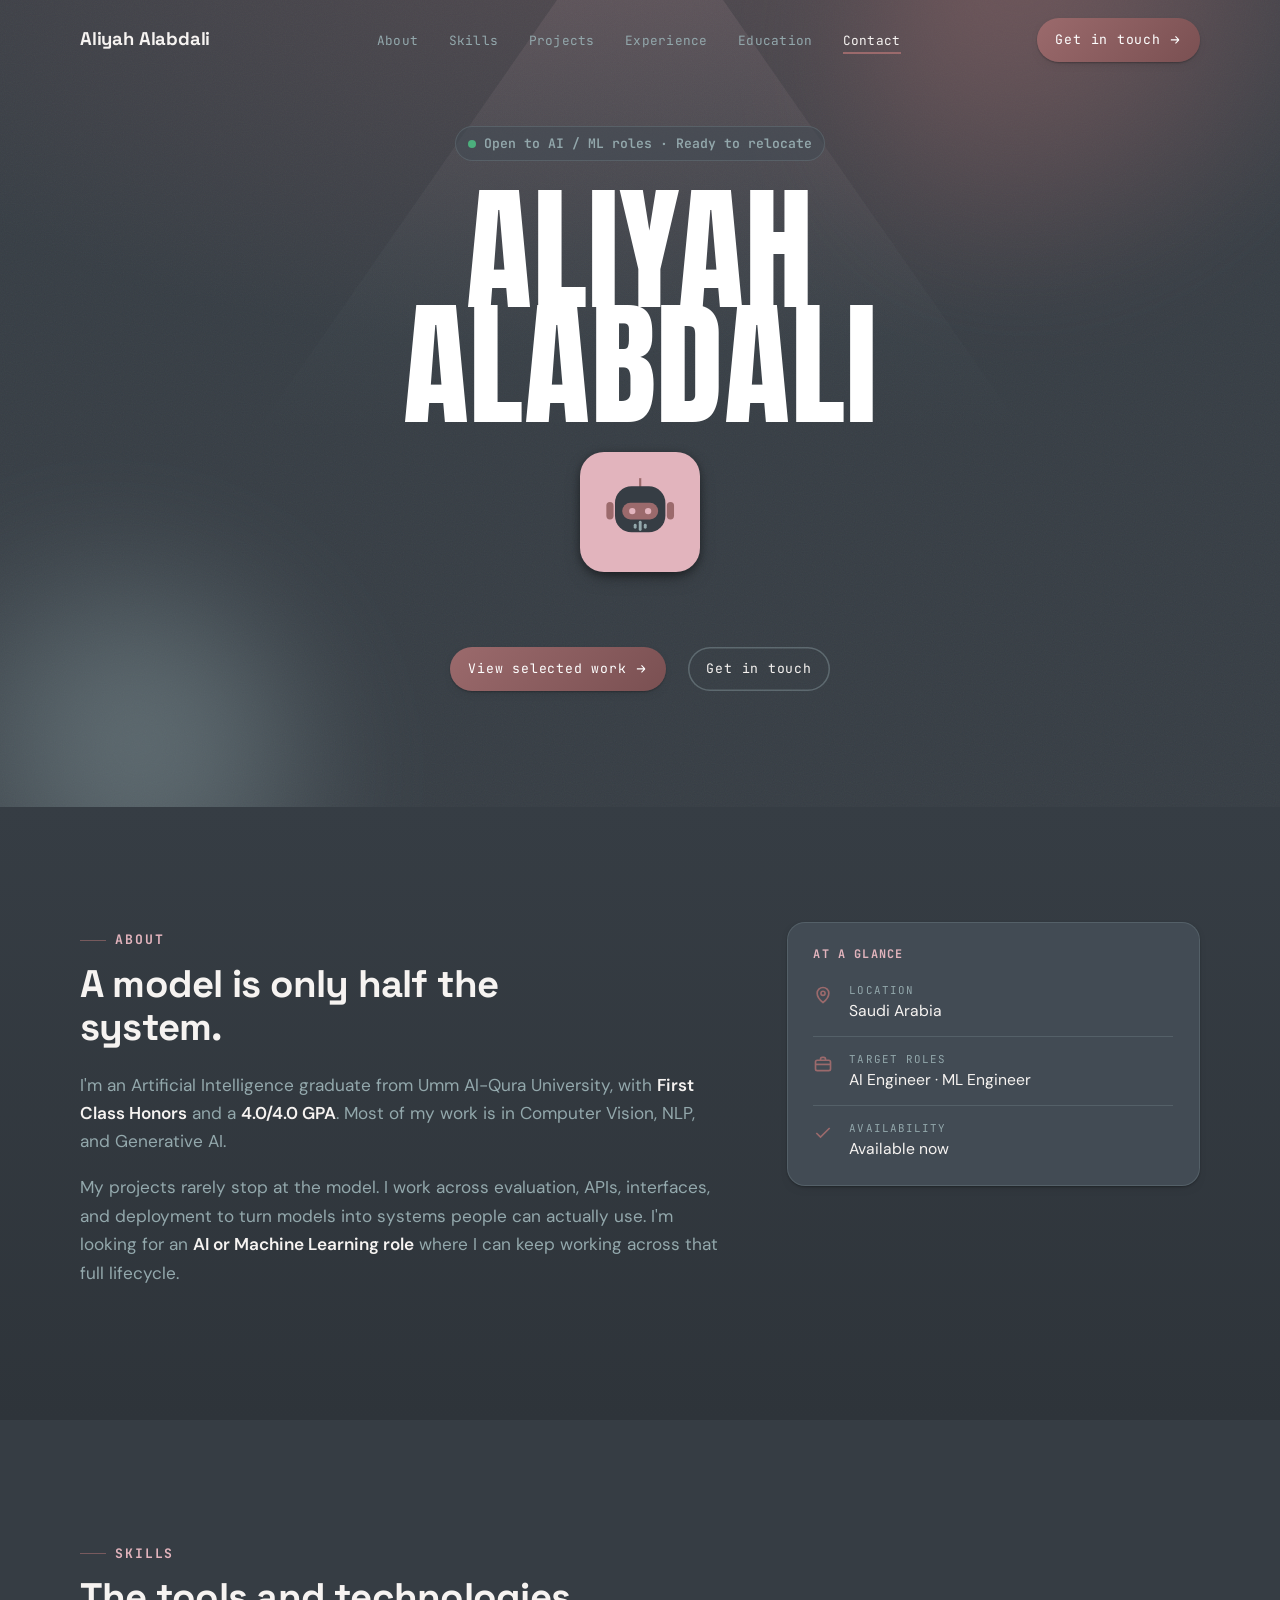
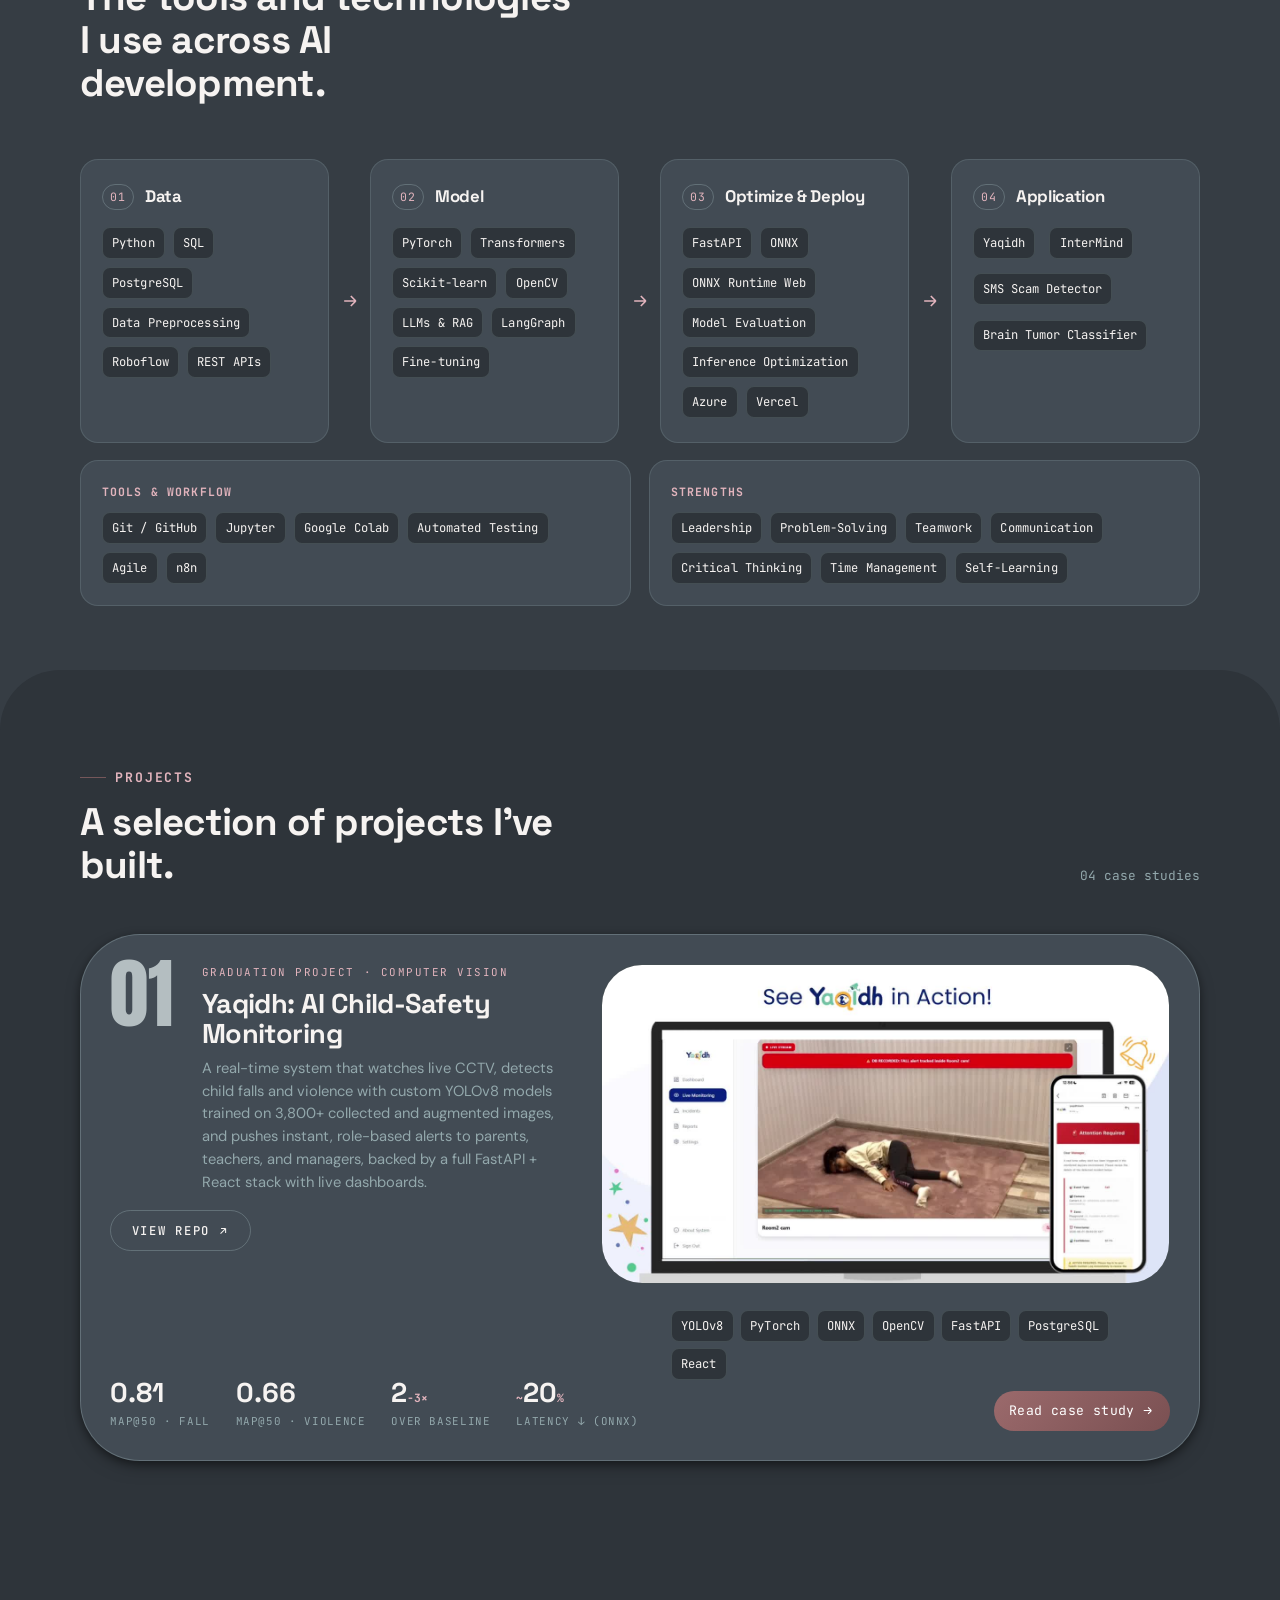
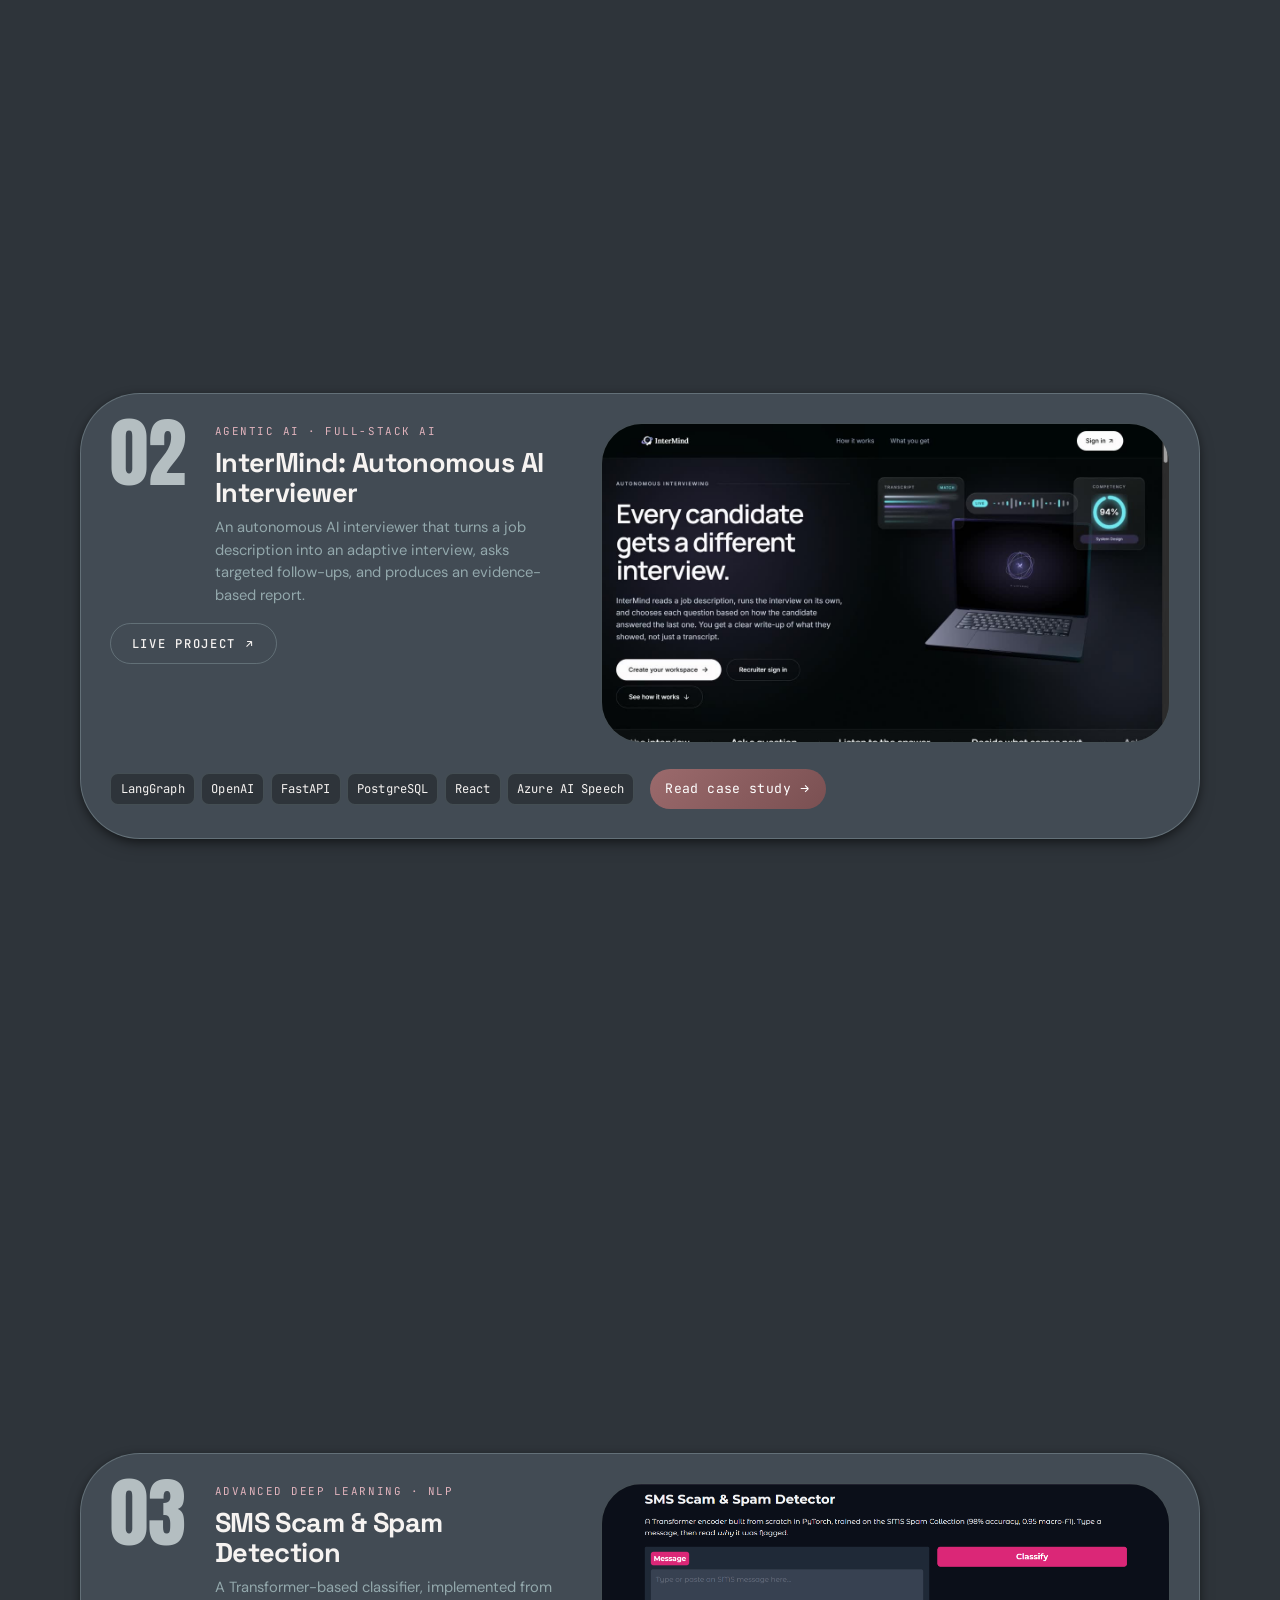
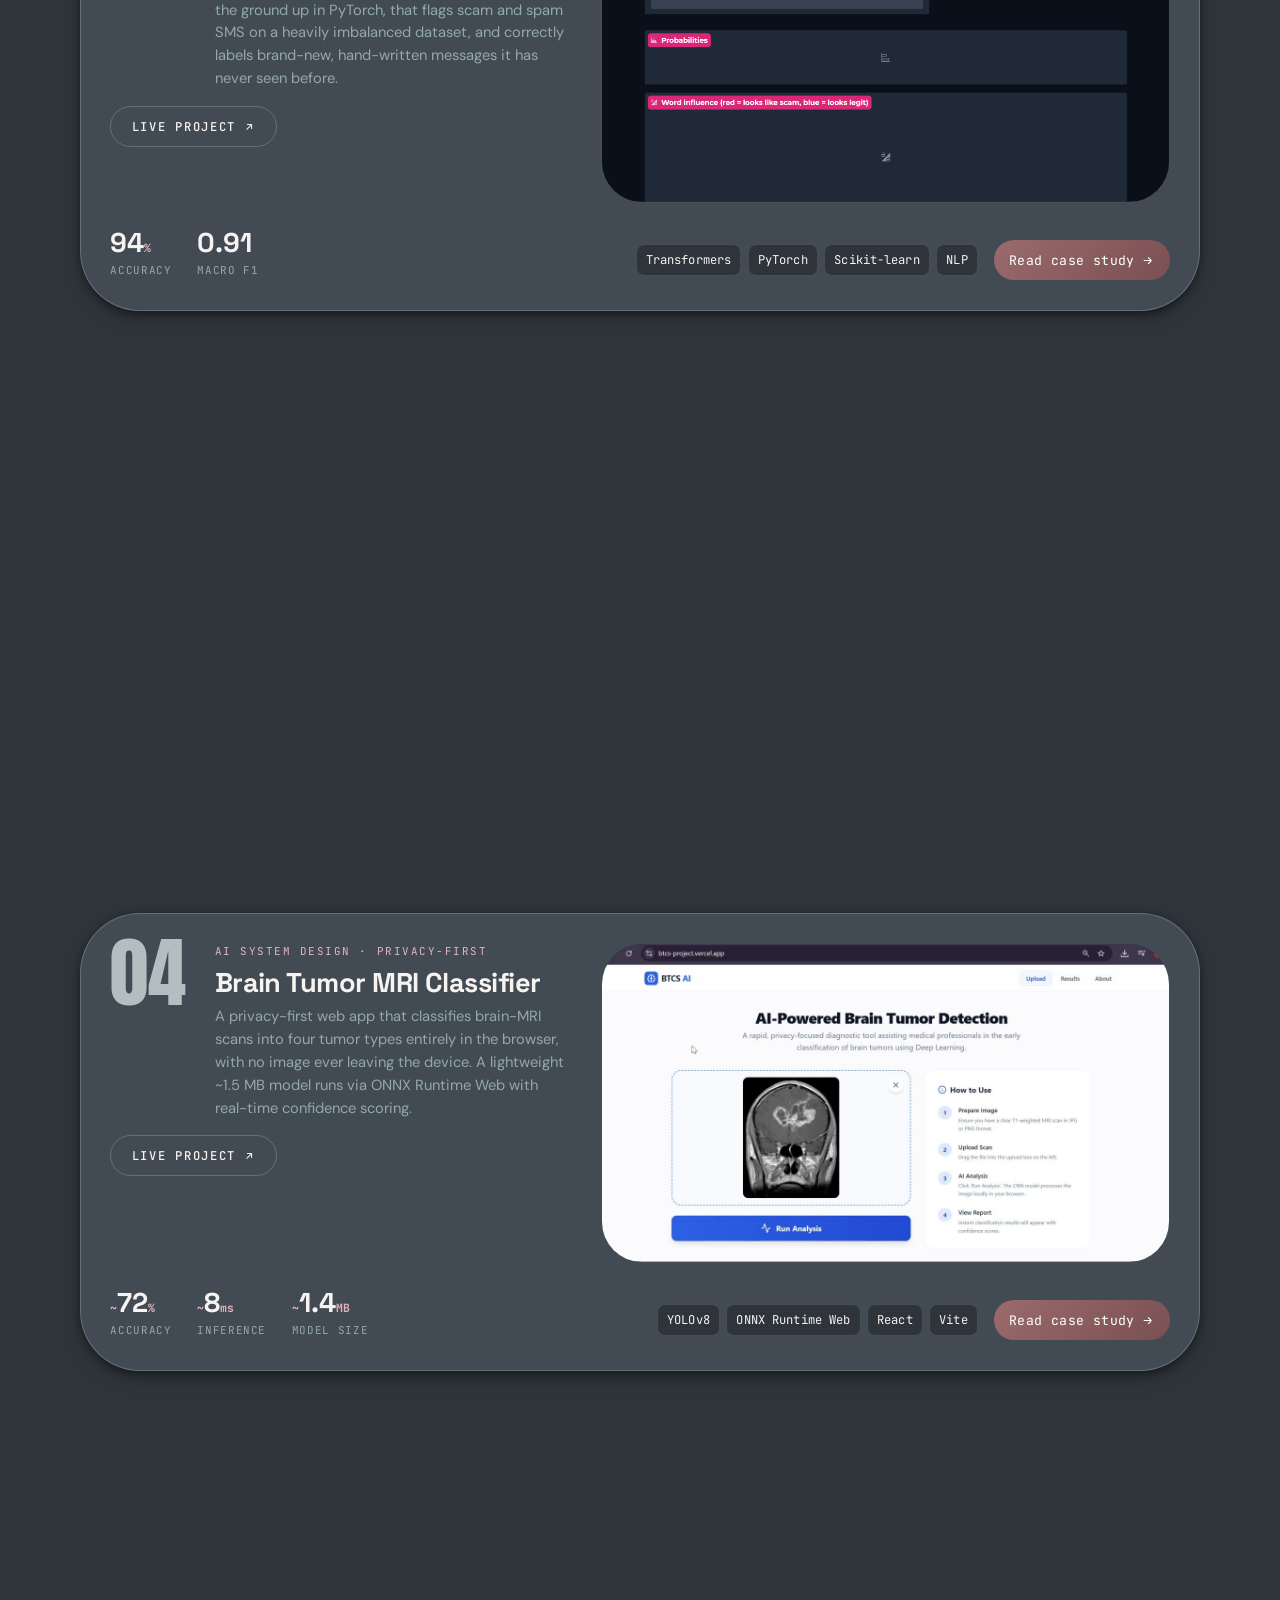
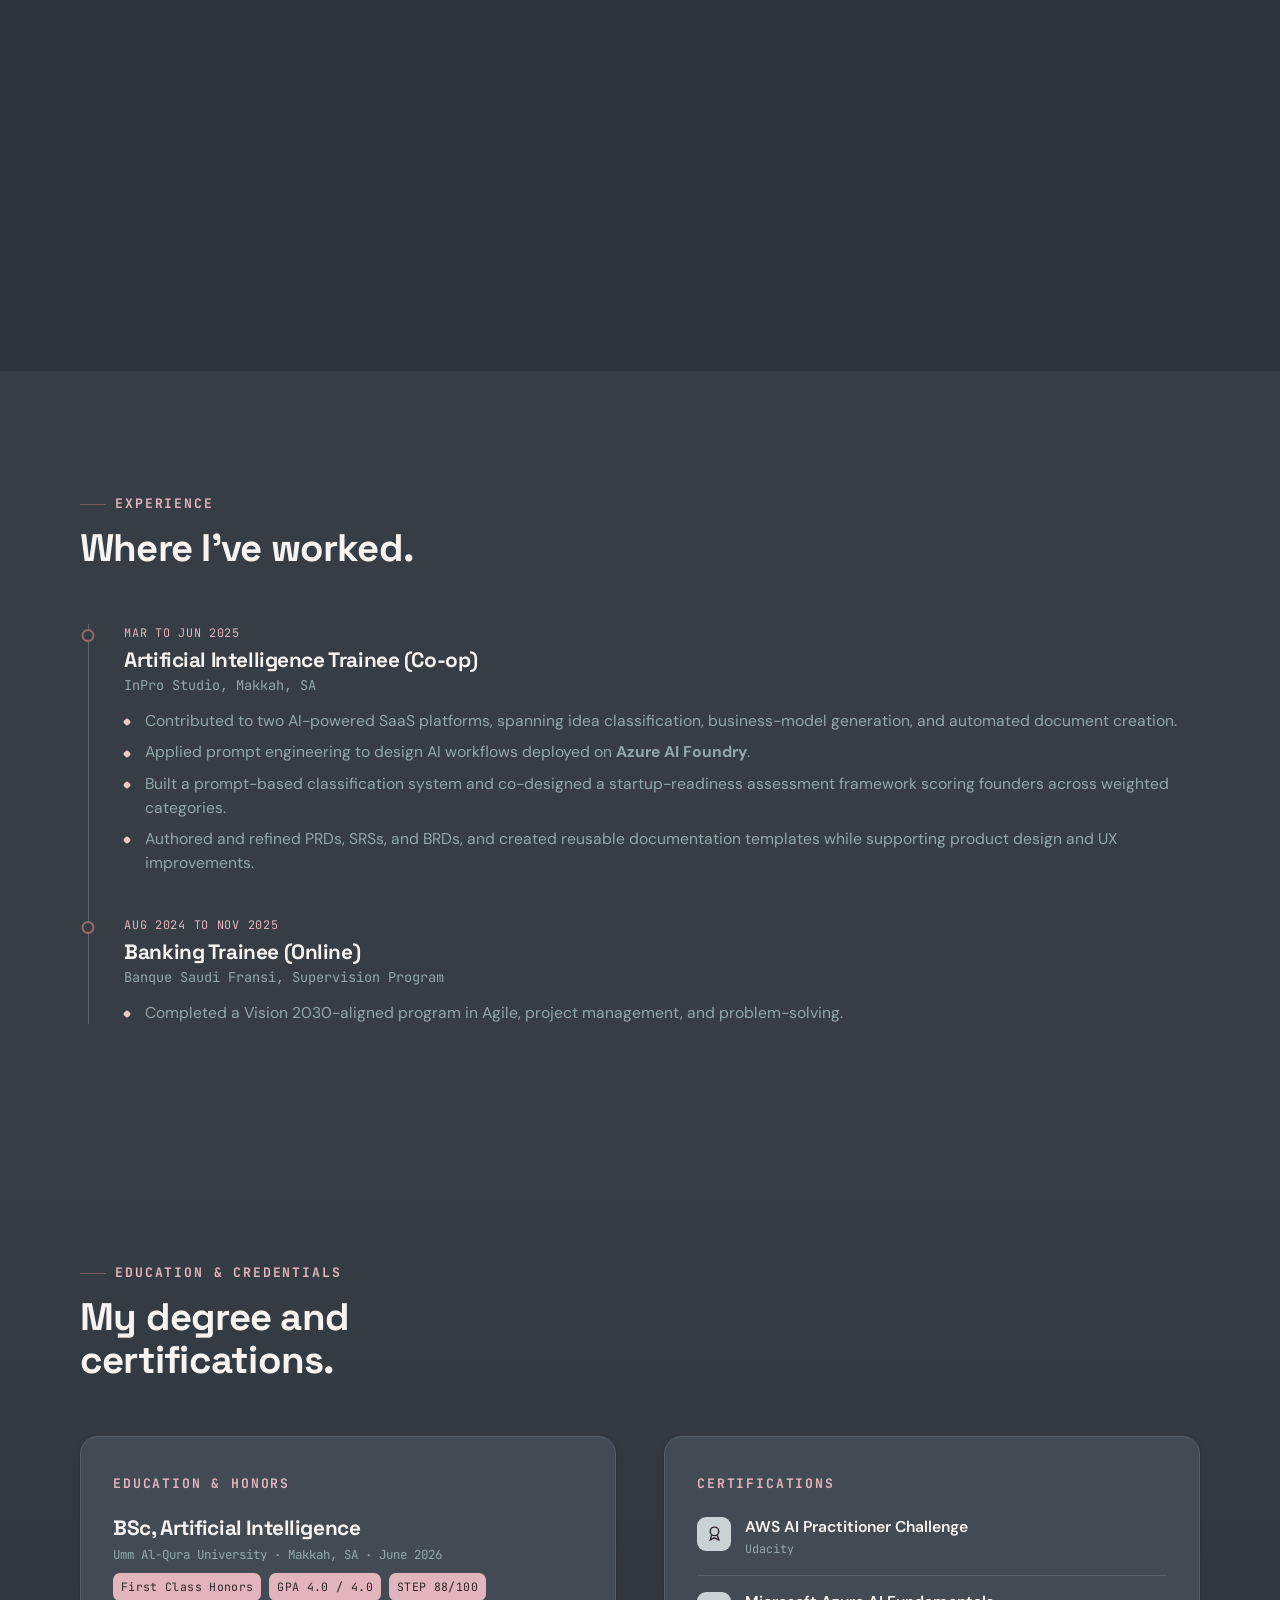
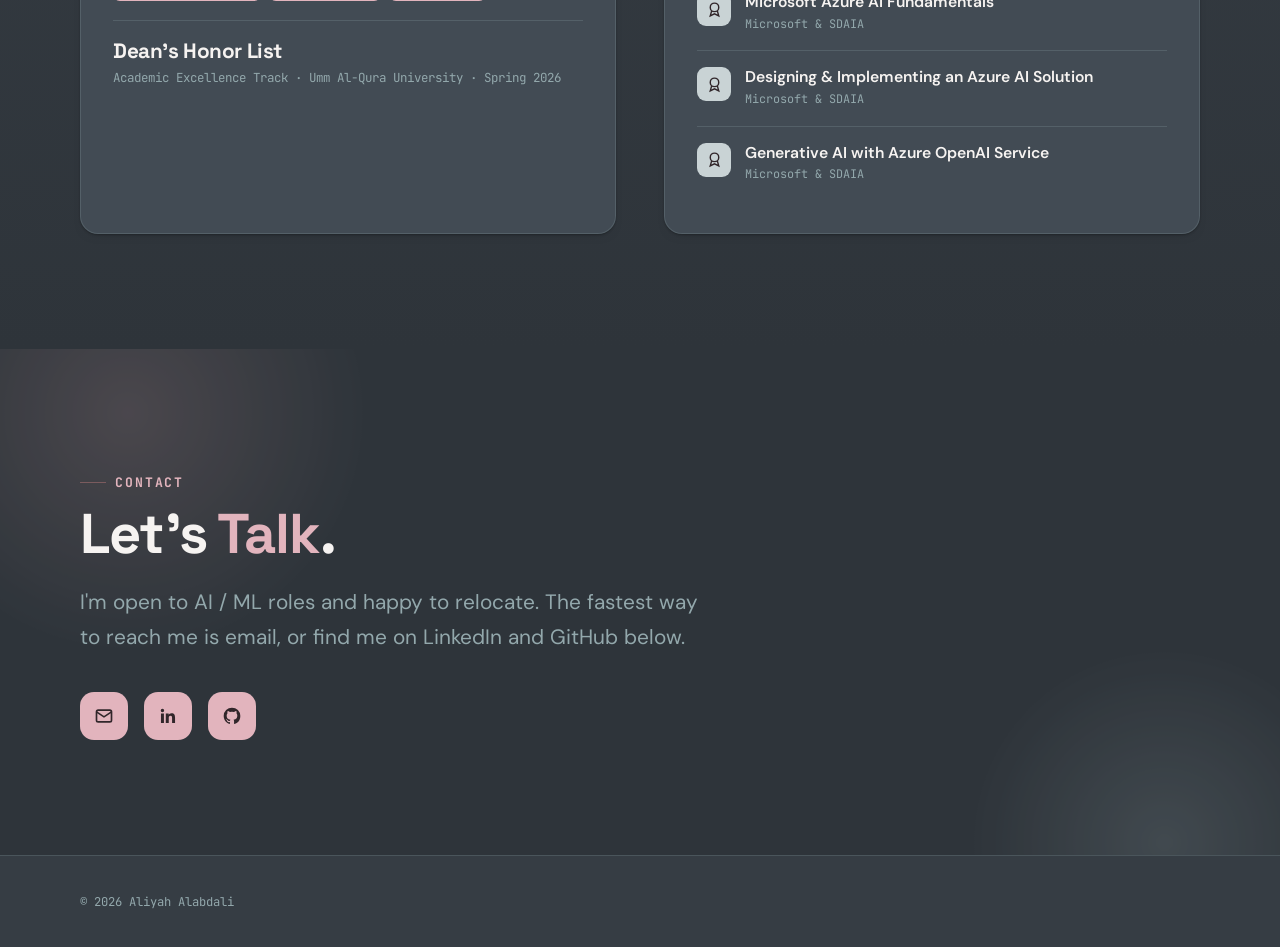
==== index.html @ 554b76fb "Make the project deck work on phones and tablets The Projects cards stack by pinning each one a step" ====
<!DOCTYPE html>
<html lang="en">
<head>
<meta charset="UTF-8">
<meta name="viewport" content="width=device-width, initial-scale=1">
<title>Aliyah Alabdali · AI / ML Engineer · Computer Vision & Deep Learning</title>
<meta name="description" content="Aliyah Alabdali is an Artificial Intelligence graduate (First Class Honors, GPA 4.0) building production-ready AI across Computer Vision, NLP, and Generative AI, from model development to full-stack deployment.">
<meta name="author" content="Aliyah Alabdali">
<meta name="theme-color" content="#363D44">
<link rel="canonical" href="https://aliyahalabdali.github.io/">

<!-- Open Graph / Twitter -->
<meta property="og:type" content="website">
<meta property="og:title" content="Aliyah Alabdali · AI / ML Engineer">
<meta property="og:description" content="Production-ready AI across Computer Vision, NLP, and Generative AI. First Class Honors AI graduate, GPA 4.0.">
<meta property="og:image" content="assets/img/og-cover.png">
<meta property="og:url" content="https://aliyahalabdali.github.io/">
<meta name="twitter:card" content="summary_large_image">
<meta name="twitter:title" content="Aliyah Alabdali · AI / ML Engineer">
<meta name="twitter:description" content="Production-ready AI across Computer Vision, NLP, and Generative AI.">
<meta name="twitter:image" content="assets/img/og-cover.png">

<!-- Favicon (inline monogram) -->
<link rel="icon" href="data:image/svg+xml,%3Csvg xmlns='http://www.w3.org/2000/svg' viewBox='0 0 100 100'%3E%3Crect width='100' height='100' rx='26' fill='%239B6A6C'/%3E%3Ctext x='50' y='68' font-family='Georgia,serif' font-size='54' fill='%23fff' text-anchor='middle'%3EA%3C/text%3E%3C/svg%3E">

<!-- Fonts -->
<link rel="preconnect" href="https://fonts.googleapis.com">
<link rel="preconnect" href="https://fonts.gstatic.com" crossorigin>
<link href="https://fonts.googleapis.com/css2?family=Anton&family=Space+Grotesk:wght@400;500;600;700;800&family=DM+Sans:wght@400;500;600;700;800&family=JetBrains+Mono:wght@400;500;600;700&display=swap" rel="stylesheet">

<link rel="stylesheet" href="assets/css/styles.css">

<!-- Structured data -->
<script type="application/ld+json">
{
  "@context":"https://schema.org",
  "@type":"Person",
  "name":"Aliyah Alabdali",
  "jobTitle":"Artificial Intelligence / Machine Learning Engineer",
  "description":"AI graduate specialising in Computer Vision, NLP, and Generative AI with full-stack deployment.",
  "email":"mailto:AliyahAlabdali24@gmail.com",
  "address":{"@type":"PostalAddress","addressLocality":"Makkah","addressCountry":"SA"},
  "alumniOf":{"@type":"CollegeOrUniversity","name":"Umm Al-Qura University"},
  "knowsAbout":["Computer Vision","Deep Learning","Natural Language Processing","Generative AI","Machine Learning","PyTorch","YOLOv8","Transformers"],
  "url":"https://aliyahalabdali.github.io/",
  "sameAs":[
    "https://github.com/AliyahAlabdali",
    "https://linkedin.com/in/aliyah-alabdali-5ba599274"
  ]
}
</script>
</head>
<body>
<div class="intro" id="intro" aria-hidden="true">
  <div class="intro__glow"></div>
  <span class="intro__mark">Imagine, Build, Impact.</span>
  <div class="intro__bar"><span></span></div>
</div>
<div class="scroll-progress" aria-hidden="true"></div>
<a class="skip-link" href="#main">Skip to content</a>

<!-- ================= NAV ================= -->
<header class="nav" id="top">
  <div class="wrap nav__inner">
    <a class="brand" href="#top" aria-label="Aliyah Alabdali home">
      <span>Aliyah&nbsp;Alabdali</span>
    </a>

    <nav class="nav__menu" aria-label="Primary">
      <ul class="nav__links">
        <li aria-hidden="true"><span class="nav__pill"></span></li>
        <li><a href="#about">About</a></li>
        <li><a href="#skills">Skills</a></li>
        <li><a href="#work">Projects</a></li>
        <li><a href="#experience">Experience</a></li>
        <li><a href="#education">Education</a></li>
        <li><a href="#contact">Contact</a></li>
      </ul>
      <a class="btn btn--primary" href="#contact">Get in touch
        <svg viewBox="0 0 24 24" fill="none" stroke="currentColor" stroke-width="2" aria-hidden="true"><path d="M5 12h14m0 0l-6-6m6 6l-6 6"/></svg>
      </a>
    </nav>

    <div class="nav__cta">
      <a class="btn btn--primary" href="#contact">Get in touch
        <svg viewBox="0 0 24 24" fill="none" stroke="currentColor" stroke-width="2" aria-hidden="true"><path d="M5 12h14m0 0l-6-6m6 6l-6 6"/></svg>
      </a>
      <button class="nav__toggle" aria-label="Open menu" aria-expanded="false"><span></span></button>
    </div>
  </div>
</header>

<main id="main">

<!-- ================= HERO ================= -->
<section class="hero" aria-label="Introduction">
  <div class="hero__beam" aria-hidden="true"></div>
  <div class="hero__orbs" aria-hidden="true">
    <div class="orb orb--1"></div><div class="orb orb--2"></div>
    <div class="spotlight" aria-hidden="true"></div>
  </div>
  <div class="wrap">
    <div class="hero__topline" data-load data-delay="1">
      <span class="hero__status">
        <span class="dot" aria-hidden="true"></span> Open to AI / ML roles · Ready to relocate
      </span>
    </div>

    <div class="hero__stage">
      <h1 class="hero__giant" data-load data-delay="2" data-split="words">Aliyah<br>Alabdali</h1>
      <button type="button" class="hero__avatar" id="ai-launcher" data-load data-delay="3"
        aria-haspopup="dialog" aria-controls="ai-chat" aria-expanded="false"
        aria-label="Chat with Aliyah's AI assistant">
        <span class="hero__avatar-ping" aria-hidden="true"></span>
        <span class="hero__avatar-inner">
          <svg viewBox="0 0 120 120" xmlns="http://www.w3.org/2000/svg" aria-hidden="true">
            <line x1="60" y1="10" x2="60" y2="25" stroke="var(--mauve)" stroke-width="3" stroke-linecap="round"/>
            <circle class="bot-antenna-tip" cx="60" cy="8" r="5" fill="var(--pink)"/>
            <rect x="13" y="46" width="10" height="24" rx="5" fill="var(--mauve)"/>
            <rect x="97" y="46" width="10" height="24" rx="5" fill="var(--mauve)"/>
            <rect x="25" y="24" width="70" height="64" rx="23" fill="var(--bg)"/>
            <rect x="35" y="47" width="50" height="23" rx="11.5" fill="var(--mauve)"/>
            <circle class="bot-eye" cx="49" cy="58.5" r="4.4" fill="var(--pink)"/>
            <circle class="bot-eye" cx="71" cy="58.5" r="4.4" fill="var(--pink)"/>
            <rect x="51" y="76" width="4" height="7" rx="2" fill="var(--sage)"/>
            <rect x="58" y="72" width="4" height="14" rx="2" fill="var(--sage)"/>
            <rect x="65" y="76" width="4" height="7" rx="2" fill="var(--sage)"/>
          </svg>
        </span>
        <span class="hero__avatar-hint">Ask my AI assistant</span>
      </button>
    </div>

    <div class="hero__cta" data-load data-delay="5">
      <a class="btn btn--primary btn--pulse" href="#work">View selected work
        <svg viewBox="0 0 24 24" fill="none" stroke="currentColor" stroke-width="2" aria-hidden="true"><path d="M5 12h14m0 0l-6-6m6 6l-6 6"/></svg>
      </a>
      <a class="btn btn--ghost" href="#contact">Get in touch</a>
    </div>
  </div>
</section>

<!-- ================= ABOUT ================= -->
<section class="section about" id="about" aria-labelledby="about-h">
  <div class="wrap about__grid">
    <div class="about__body">
      <span class="eyebrow" data-reveal>About</span>
      <h2 class="section-title" id="about-h" data-reveal data-delay="1">A model is only half the system.</h2>
      <div data-reveal data-delay="2" style="margin-top:1.4rem">
        <p>I'm an Artificial Intelligence graduate from Umm Al-Qura University, with
        <strong>First Class Honors</strong> and a <strong>4.0/4.0 GPA</strong>. Most of my work is in
        Computer Vision, NLP, and Generative AI.</p>
        <p>My projects rarely stop at the model. I work across evaluation, APIs, interfaces, and deployment
        to turn models into systems people can actually use. I'm looking for an
        <strong>AI or Machine Learning role</strong> where I can keep working across that full lifecycle.</p>
      </div>
    </div>

    <div class="facts" data-reveal data-delay="2" aria-label="Quick facts">
      <h3>At a glance</h3>
      <div class="fact">
        <svg class="icon" viewBox="0 0 24 24" fill="none" stroke="currentColor" stroke-width="2" aria-hidden="true"><path d="M12 21s-7-5.2-7-11a7 7 0 0114 0c0 5.8-7 11-7 11z"/><circle cx="12" cy="10" r="2.5"/></svg>
        <div><div class="t">Location</div><div class="d">Saudi Arabia</div></div>
      </div>
      <div class="fact">
        <svg class="icon" viewBox="0 0 24 24" fill="none" stroke="currentColor" stroke-width="2" aria-hidden="true"><rect x="3" y="7.5" width="18" height="12.5" rx="2"/><path d="M9 7.5V6a2 2 0 012-2h2a2 2 0 012 2v1.5"/><path d="M3 12.5h18"/></svg>
        <div><div class="t">Target roles</div><div class="d">AI Engineer · ML Engineer</div></div>
      </div>
      <div class="fact">
        <svg class="icon" viewBox="0 0 24 24" fill="none" stroke="currentColor" stroke-width="2" aria-hidden="true"><path d="M20 6L9 17l-5-5"/></svg>
        <div><div class="t">Availability</div><div class="d">Available&nbsp;now</div></div>
      </div>
    </div>
  </div>
</section>

<!-- ================= SKILLS ================= -->
<section class="section" id="skills" aria-labelledby="skills-h">
  <div class="wrap">
    <div class="sec-head" data-reveal>
      <span class="eyebrow">Skills</span>
      <h2 class="section-title" id="skills-h">The tools and technologies I use across AI development.</h2>
    </div>

    <div class="pipeline">
      <div class="pipe-stage" data-reveal>
        <div class="pipe-stage__head"><span class="pipe-stage__n">01</span><h3>Data</h3></div>
        <div class="chips">
          <span class="chip">Python</span><span class="chip">SQL</span><span class="chip">PostgreSQL</span>
          <span class="chip">Data Preprocessing</span><span class="chip">Roboflow</span><span class="chip">REST APIs</span>
        </div>
      </div>

      <div class="pipe-arrow" aria-hidden="true"><svg viewBox="0 0 24 24" fill="none" stroke="currentColor" stroke-width="2"><path d="M5 12h14m0 0l-6-6m6 6l-6 6"/></svg></div>

      <div class="pipe-stage" data-reveal data-delay="1">
        <div class="pipe-stage__head"><span class="pipe-stage__n">02</span><h3>Model</h3></div>
        <div class="chips">
          <span class="chip">PyTorch</span><span class="chip">Transformers</span><span class="chip">Scikit-learn</span>
          <span class="chip">OpenCV</span><span class="chip">LLMs &amp; RAG</span><span class="chip">LangGraph</span>
          <span class="chip">Fine-tuning</span>
        </div>
      </div>

      <div class="pipe-arrow" aria-hidden="true"><svg viewBox="0 0 24 24" fill="none" stroke="currentColor" stroke-width="2"><path d="M5 12h14m0 0l-6-6m6 6l-6 6"/></svg></div>

      <div class="pipe-stage" data-reveal data-delay="2">
        <div class="pipe-stage__head"><span class="pipe-stage__n">03</span><h3>Optimize &amp; Deploy</h3></div>
        <div class="chips">
          <span class="chip">FastAPI</span><span class="chip">ONNX</span><span class="chip">ONNX Runtime Web</span>
          <span class="chip">Model Evaluation</span><span class="chip">Inference Optimization</span><span class="chip">Azure</span>
          <span class="chip">Vercel</span>
        </div>
      </div>

      <div class="pipe-arrow" aria-hidden="true"><svg viewBox="0 0 24 24" fill="none" stroke="currentColor" stroke-width="2"><path d="M5 12h14m0 0l-6-6m6 6l-6 6"/></svg></div>

      <div class="pipe-stage pipe-stage--apps" data-reveal data-delay="3">
        <div class="pipe-stage__head"><span class="pipe-stage__n">04</span><h3>Application</h3></div>
        <div class="chips">
          <a class="pipe-app" href="projects/yaqidh.html">Yaqidh</a>
          <a class="pipe-app" href="projects/intermind.html">InterMind</a>
          <a class="pipe-app" href="projects/sms-scam-detection.html">SMS Scam Detector</a>
          <a class="pipe-app" href="projects/brain-tumor.html">Brain Tumor Classifier</a>
        </div>
      </div>
    </div>

    <div class="skills__extra" data-reveal data-delay="1">
      <div class="skills__extra-col">
        <h4>Tools &amp; Workflow</h4>
        <div class="chips">
          <span class="chip">Git / GitHub</span><span class="chip">Jupyter</span><span class="chip">Google Colab</span>
          <span class="chip">Automated Testing</span><span class="chip">Agile</span><span class="chip">n8n</span>
        </div>
      </div>
      <div class="skills__extra-col">
        <h4>Strengths</h4>
        <div class="chips">
          <span class="chip">Leadership</span><span class="chip">Problem-Solving</span><span class="chip">Teamwork</span>
          <span class="chip">Communication</span><span class="chip">Critical Thinking</span><span class="chip">Time Management</span>
          <span class="chip">Self-Learning</span>
        </div>
      </div>
    </div>
  </div>
</section>

<!-- ================= WORK / PROJECTS ================= -->
<!-- Sticky-stacking cards: each .pstack__item supplies the scroll distance,
     its .pstack__card sticks below the nav at a per-card offset set in CSS, and
     main.js scales it down as the next card rises over it. Phones run the same
     interaction with a tighter offset; cards flow normally for
     prefers-reduced-motion. -->
<section class="section projects" id="work" aria-labelledby="work-h">
  <div class="wrap">
    <div class="pstack-head sec-head--split sec-head" data-reveal>
      <div class="txt">
        <span class="eyebrow">Projects</span>
        <h2 class="section-title" id="work-h">A selection of projects I've built.</h2>
      </div>
      <p class="mono muted" style="font-size:.8rem">04 case studies</p>
    </div>

    <div class="pstack">

      <!-- Project 01 : Yaqidh -->
      <div class="pstack__item">
        <article class="pstack__card">
          <div class="pcard__head">
            <span class="pcard__n" aria-hidden="true">01</span>
            <div class="pcard__meta">
              <span class="pcard__cat">Graduation Project · Computer Vision</span>
              <h3 class="pcard__title">Yaqidh: AI Child-Safety Monitoring</h3>
              <!-- Two lengths of the same blurb. Only one is ever in the document at a
                   time: display:none takes the other out of the accessibility tree as
                   well as the layout, so nothing is read twice. -->
              <p class="pcard__desc pcard__desc--long">A real-time system that watches live CCTV, detects child falls and violence with
                custom YOLOv8 models trained on 3,800+ collected and augmented images, and pushes instant, role-based
                alerts to parents, teachers, and managers, backed by a full FastAPI + React stack with live dashboards.</p>
              <p class="pcard__desc pcard__desc--short">Real-time child-safety monitoring that detects falls and violence with custom
                YOLOv8 models and sends instant role-based alerts through a FastAPI + React platform.</p>
            </div>
            <a class="btn-live" href="https://github.com/Yaqidh-Project/Yaqidh" target="_blank" rel="noopener" data-magnet>View Repo
              <svg viewBox="0 0 24 24" fill="none" stroke="currentColor" stroke-width="2" aria-hidden="true"><path d="M7 17L17 7m0 0H8m9 0v9"/></svg></a>
          </div>

          <div class="pcard__facts">
            <div class="pcard__stats">
              <div class="pstat"><div class="n"><span data-count="0.81" data-dec="2">0.81</span></div><div class="l">mAP@50 · fall</div></div>
              <div class="pstat"><div class="n"><span data-count="0.66" data-dec="2">0.66</span></div><div class="l">mAP@50 · violence</div></div>
              <div class="pstat"><div class="n"><span data-count="2" data-dec="0">2</span><small>-3×</small></div><div class="l">over baseline</div></div>
              <div class="pstat"><div class="n"><small>~</small><span data-count="20" data-dec="0">20</span><small>%</small></div><div class="l">latency ↓ (ONNX)</div></div>
            </div>
            <div class="pcard__aside">
              <div class="pcard__tags chips">
                <span class="chip">YOLOv8</span><span class="chip">PyTorch</span><span class="chip">ONNX</span><span class="chip">OpenCV</span>
                <span class="chip">FastAPI</span><span class="chip">PostgreSQL</span><span class="chip">React</span>
              </div>
              <a class="link-arrow solid" href="projects/yaqidh.html">Read case study
                <svg viewBox="0 0 24 24" fill="none" stroke="currentColor" stroke-width="2" aria-hidden="true"><path d="M5 12h14m0 0l-6-6m6 6l-6 6"/></svg></a>
            </div>
          </div>

          <div class="pcard__media">
            <figure class="pcard__shot">
              <video data-autoplay autoplay muted loop playsinline preload="metadata" poster="assets/media/yaqidh-poster.jpg" aria-label="Yaqidh detecting a fall on a live camera feed and raising an alert">
                <source src="assets/media/yaqidh-preview.mp4" type="video/mp4">
              </video>
            </figure>
          </div>
        </article>
      </div>

      <!-- Project 02 : InterMind -->
      <div class="pstack__item">
        <article class="pstack__card">
          <div class="pcard__head">
            <span class="pcard__n" aria-hidden="true">02</span>
            <div class="pcard__meta">
              <span class="pcard__cat">Agentic AI · Full-Stack AI</span>
              <h3 class="pcard__title">InterMind: Autonomous AI Interviewer</h3>
              <p class="pcard__desc">An autonomous AI interviewer that turns a job description into an adaptive
                interview, asks targeted follow-ups, and produces an evidence-based report.</p>
            </div>
            <a class="btn-live" href="https://intermind-ai.vercel.app" target="_blank" rel="noopener" data-magnet>Live Project
              <svg viewBox="0 0 24 24" fill="none" stroke="currentColor" stroke-width="2" aria-hidden="true"><path d="M7 17L17 7m0 0H8m9 0v9"/></svg></a>
          </div>

          <div class="pcard__facts">
            <div class="pcard__aside">
              <div class="pcard__tags chips">
                <span class="chip">LangGraph</span><span class="chip">OpenAI</span><span class="chip">FastAPI</span>
                <span class="chip">PostgreSQL</span><span class="chip">React</span><span class="chip">Azure AI Speech</span>
              </div>
              <a class="link-arrow solid" href="projects/intermind.html">Read case study
                <svg viewBox="0 0 24 24" fill="none" stroke="currentColor" stroke-width="2" aria-hidden="true"><path d="M5 12h14m0 0l-6-6m6 6l-6 6"/></svg></a>
            </div>
          </div>

          <div class="pcard__media">
            <figure class="pcard__shot">
              <video data-autoplay autoplay muted loop playsinline preload="metadata" poster="assets/media/intermind-poster.jpg" aria-label="InterMind reading a job description, running an adaptive interview, asking a follow-up question, and producing an evidence-based report">
                <source src="assets/media/intermind-preview.mp4" type="video/mp4">
              </video>
            </figure>
          </div>
        </article>
      </div>

      <!-- Project 03 : SMS Scam Detection -->
      <div class="pstack__item">
        <article class="pstack__card">
          <div class="pcard__head">
            <span class="pcard__n" aria-hidden="true">03</span>
            <div class="pcard__meta">
              <span class="pcard__cat">Advanced Deep Learning · NLP</span>
              <h3 class="pcard__title">SMS Scam &amp; Spam Detection</h3>
              <p class="pcard__desc">A Transformer-based classifier, implemented from the ground up in PyTorch, that
                flags scam and spam SMS on a heavily imbalanced dataset, and correctly labels brand-new, hand-written
                messages it has never seen before.</p>
            </div>
            <a class="btn-live" href="https://huggingface.co/spaces/AliyahAlabdali/sms-scam-detector" target="_blank" rel="noopener" data-magnet>Live Project
              <svg viewBox="0 0 24 24" fill="none" stroke="currentColor" stroke-width="2" aria-hidden="true"><path d="M7 17L17 7m0 0H8m9 0v9"/></svg></a>
          </div>

          <div class="pcard__facts">
            <div class="pcard__stats">
              <div class="pstat"><div class="n"><span data-count="98" data-dec="0">98</span><small>%</small></div><div class="l">accuracy</div></div>
              <div class="pstat"><div class="n"><span data-count="0.95" data-dec="2">0.95</span></div><div class="l">macro F1</div></div>
            </div>
            <div class="pcard__aside">
              <div class="pcard__tags chips">
                <span class="chip">Transformers</span><span class="chip">PyTorch</span><span class="chip">Scikit-learn</span><span class="chip">NLP</span>
              </div>
              <a class="link-arrow solid" href="projects/sms-scam-detection.html">Read case study
                <svg viewBox="0 0 24 24" fill="none" stroke="currentColor" stroke-width="2" aria-hidden="true"><path d="M5 12h14m0 0l-6-6m6 6l-6 6"/></svg></a>
            </div>
          </div>

          <div class="pcard__media">
            <figure class="pcard__shot">
              <video data-autoplay autoplay muted loop playsinline preload="metadata" poster="assets/media/scam-detector-demo.jpg" aria-label="The SMS scam detector classifying messages in real time">
                <source src="assets/media/scam-detector-demo.mp4" type="video/mp4">
              </video>
            </figure>
          </div>
        </article>
      </div>

      <!-- Project 04 : Brain Tumor MRI Classifier -->
      <div class="pstack__item">
        <article class="pstack__card">
          <div class="pcard__head">
            <span class="pcard__n" aria-hidden="true">04</span>
            <div class="pcard__meta">
              <span class="pcard__cat">AI System Design · Privacy-first</span>
              <h3 class="pcard__title">Brain Tumor MRI Classifier</h3>
              <p class="pcard__desc">A privacy-first web app that classifies brain-MRI scans into four tumor types
                entirely in the browser, with no image ever leaving the device. A lightweight ~1.5&nbsp;MB model runs via
                ONNX Runtime Web with real-time confidence scoring.</p>
            </div>
            <a class="btn-live" href="https://btcs-project.vercel.app/" target="_blank" rel="noopener" data-magnet>Live Project
              <svg viewBox="0 0 24 24" fill="none" stroke="currentColor" stroke-width="2" aria-hidden="true"><path d="M7 17L17 7m0 0H8m9 0v9"/></svg></a>
          </div>

          <div class="pcard__facts">
            <div class="pcard__stats">
              <div class="pstat"><div class="n"><small>~</small><span data-count="79" data-dec="0">79</span><small>%</small></div><div class="l">accuracy</div></div>
              <div class="pstat"><div class="n"><small>~</small><span data-count="9" data-dec="0">9</span><small>ms</small></div><div class="l">inference</div></div>
              <div class="pstat"><div class="n"><small>~</small><span data-count="1.5" data-dec="1">1.5</span><small>MB</small></div><div class="l">model size</div></div>
            </div>
            <div class="pcard__aside">
              <div class="pcard__tags chips">
                <span class="chip">YOLOv8</span><span class="chip">ONNX Runtime Web</span><span class="chip">React</span><span class="chip">Vite</span>
              </div>
              <a class="link-arrow solid" href="projects/brain-tumor.html">Read case study
                <svg viewBox="0 0 24 24" fill="none" stroke="currentColor" stroke-width="2" aria-hidden="true"><path d="M5 12h14m0 0l-6-6m6 6l-6 6"/></svg></a>
            </div>
          </div>

          <div class="pcard__media">
            <figure class="pcard__shot">
              <video data-autoplay autoplay muted loop playsinline preload="metadata" poster="assets/media/btcs-poster.jpg" aria-label="The brain tumor classifier scoring an MRI entirely in the browser">
                <source src="assets/media/btcs-preview.mp4" type="video/mp4">
              </video>
            </figure>
          </div>
        </article>
      </div>

    </div>
  </div>
</section>

<!-- ================= EXPERIENCE ================= -->
<section class="section" id="experience" aria-labelledby="exp-h">
  <div class="wrap">
    <div class="sec-head" data-reveal>
      <span class="eyebrow">Experience</span>
      <h2 class="section-title" id="exp-h">Where I've worked.</h2>
    </div>
    <div class="timeline">
      <div class="tl-item" data-reveal>
        <div class="when">Mar to Jun 2025</div>
        <h3>Artificial Intelligence Trainee (Co-op)</h3>
        <div class="org">InPro Studio, Makkah, SA</div>
        <ul>
          <li>Contributed to two AI-powered SaaS platforms, spanning idea classification, business-model generation, and automated document creation.</li>
          <li>Applied prompt engineering to design AI workflows deployed on <strong>Azure AI Foundry</strong>.</li>
          <li>Built a prompt-based classification system and co-designed a startup-readiness assessment framework scoring founders across weighted categories.</li>
          <li>Authored and refined PRDs, SRSs, and BRDs, and created reusable documentation templates while supporting product design and UX improvements.</li>
        </ul>
      </div>
      <div class="tl-item" data-reveal data-delay="1">
        <div class="when">Aug 2024 to Nov 2025</div>
        <h3>Banking Trainee (Online)</h3>
        <div class="org">Banque Saudi Fransi, Supervision Program</div>
        <ul>
          <li>Completed a Vision 2030-aligned program in Agile, project management, and problem-solving.</li>
        </ul>
      </div>
    </div>
  </div>
</section>

<!-- ================= EDUCATION + CERTS ================= -->
<section class="section about" id="education" aria-labelledby="edu-h">
  <div class="wrap">
    <div class="sec-head" data-reveal>
      <span class="eyebrow">Education &amp; credentials</span>
      <h2 class="section-title" id="edu-h">My degree and certifications.</h2>
    </div>
    <div class="edu-grid">
      <div class="panel" data-reveal>
        <span class="eyebrow no-rule">Education &amp; honors</span>
        <div class="edu-item">
          <h3>BSc, Artificial Intelligence</h3>
          <div class="meta">Umm Al-Qura University · Makkah, SA · June 2026</div>
          <div class="badges">
            <span class="badge">First Class Honors</span>
            <span class="badge">GPA 4.0 / 4.0</span>
            <span class="badge">STEP 88/100</span>
          </div>
        </div>
        <div class="edu-item">
          <h3>Dean's Honor List</h3>
          <div class="meta">Academic Excellence Track · Umm Al-Qura University · Spring 2026</div>
        </div>
      </div>

      <div class="panel" data-reveal data-delay="1">
        <span class="eyebrow no-rule">Certifications</span>
        <div class="cert">
          <span class="cert__mark"><svg viewBox="0 0 24 24" fill="none" stroke="currentColor" stroke-width="2" aria-hidden="true"><circle cx="12" cy="9" r="6"/><path d="M8 14l-2 7 6-3 6 3-2-7"/></svg></span>
          <div><h4>AWS AI Practitioner Challenge</h4><div class="issuer">Udacity</div></div>
        </div>
        <div class="cert">
          <span class="cert__mark"><svg viewBox="0 0 24 24" fill="none" stroke="currentColor" stroke-width="2" aria-hidden="true"><circle cx="12" cy="9" r="6"/><path d="M8 14l-2 7 6-3 6 3-2-7"/></svg></span>
          <div><h4>Microsoft Azure AI Fundamentals</h4><div class="issuer">Microsoft &amp; SDAIA</div></div>
        </div>
        <div class="cert">
          <span class="cert__mark"><svg viewBox="0 0 24 24" fill="none" stroke="currentColor" stroke-width="2" aria-hidden="true"><circle cx="12" cy="9" r="6"/><path d="M8 14l-2 7 6-3 6 3-2-7"/></svg></span>
          <div><h4>Designing &amp; Implementing an Azure AI Solution</h4><div class="issuer">Microsoft &amp; SDAIA</div></div>
        </div>
        <div class="cert">
          <span class="cert__mark"><svg viewBox="0 0 24 24" fill="none" stroke="currentColor" stroke-width="2" aria-hidden="true"><circle cx="12" cy="9" r="6"/><path d="M8 14l-2 7 6-3 6 3-2-7"/></svg></span>
          <div><h4>Generative AI with Azure OpenAI Service</h4><div class="issuer">Microsoft &amp; SDAIA</div></div>
        </div>
      </div>
    </div>
  </div>
</section>

<!-- ================= CONTACT ================= -->
<section class="section contact" id="contact" aria-labelledby="contact-h">
  <div class="contact__orb1" aria-hidden="true"></div><div class="contact__orb2" aria-hidden="true"></div>
  <div class="wrap">
    <div class="contact__grid">
      <div>
        <span class="eyebrow" data-reveal>Contact</span>
        <h2 class="contact__title" id="contact-h" data-reveal data-delay="1">Let's <em>Talk</em>.</h2>
        <p class="contact__lede" data-reveal data-delay="2">I'm open to AI / ML roles and happy to relocate.
          The fastest way to reach me is email, or find me on LinkedIn and GitHub below.</p>

        <div class="clinks" data-reveal data-delay="2">
          <a class="clink" href="mailto:AliyahAlabdali24@gmail.com" aria-label="Email Aliyah Alabdali">
            <span class="clink__ic"><svg viewBox="0 0 24 24" fill="none" stroke="currentColor" stroke-width="2" aria-hidden="true"><rect x="3" y="5" width="18" height="14" rx="2"/><path d="M3 7l9 6 9-6"/></svg></span>
          </a>
          <a class="clink" href="https://linkedin.com/in/aliyah-alabdali-5ba599274" target="_blank" rel="noopener" aria-label="Aliyah Alabdali's LinkedIn profile">
            <span class="clink__ic"><svg viewBox="0 0 24 24" fill="currentColor" aria-hidden="true"><path d="M20.45 20.45h-3.56v-5.57c0-1.33-.02-3.04-1.85-3.04-1.85 0-2.13 1.44-2.13 2.94v5.67H9.35V9h3.42v1.56h.05c.48-.9 1.64-1.85 3.37-1.85 3.6 0 4.27 2.37 4.27 5.46v6.28zM5.34 7.43a2.06 2.06 0 110-4.13 2.06 2.06 0 010 4.13zM7.12 20.45H3.56V9h3.56v11.45z"/></svg></span>
          </a>
          <a class="clink" href="https://github.com/AliyahAlabdali" target="_blank" rel="noopener" aria-label="Aliyah Alabdali's GitHub profile">
            <span class="clink__ic"><svg viewBox="0 0 24 24" fill="currentColor" aria-hidden="true"><path d="M12 2A10 10 0 002 12c0 4.42 2.87 8.17 6.84 9.5.5.08.66-.22.66-.48v-1.7c-2.78.6-3.37-1.34-3.37-1.34-.45-1.16-1.11-1.47-1.11-1.47-.9-.62.07-.6.07-.6 1 .07 1.53 1.03 1.53 1.03.9 1.52 2.34 1.08 2.91.83.09-.65.35-1.09.63-1.34-2.22-.25-4.55-1.11-4.55-4.94 0-1.09.39-1.98 1.03-2.68-.1-.25-.45-1.27.1-2.64 0 0 .84-.27 2.75 1.02a9.6 9.6 0 015 0c1.91-1.29 2.75-1.02 2.75-1.02.55 1.37.2 2.39.1 2.64.64.7 1.03 1.59 1.03 2.68 0 3.84-2.34 4.68-4.57 4.93.36.31.68.92.68 1.85v2.74c0 .27.16.57.67.48A10 10 0 0022 12 10 10 0 0012 2z"/></svg></span>
          </a>
        </div>
      </div>
    </div>
  </div>
</section>

</main>

<!-- ================= FOOTER ================= -->
<footer class="footer">
  <div class="wrap footer__inner">
    <span>© <span data-year>2026</span> Aliyah Alabdali</span>
  </div>
</footer>

<!-- ================= AI ASSISTANT CHAT ================= -->
<div class="ai-chat" id="ai-chat" role="dialog" aria-modal="true" aria-labelledby="ai-chat-title" hidden>
  <div class="ai-chat__backdrop" data-close aria-hidden="true"></div>
  <div class="ai-chat__panel">
    <header class="ai-chat__head">
      <span class="ai-chat__bot" aria-hidden="true">
        <svg viewBox="0 0 24 24" xmlns="http://www.w3.org/2000/svg"><rect x="4" y="6" width="16" height="14" rx="5" fill="var(--bg)"/><circle cx="9.5" cy="13" r="1.6" fill="var(--pink)"/><circle cx="14.5" cy="13" r="1.6" fill="var(--pink)"/><line x1="12" y1="2" x2="12" y2="6" stroke="var(--bg)" stroke-width="1.6" stroke-linecap="round"/></svg>
      </span>
      <div>
        <h2 id="ai-chat-title">Aliyah's AI Assistant</h2>
        <p>Ask about her background, projects, or skills</p>
      </div>
      <button type="button" class="ai-chat__close" aria-label="Close chat" data-close>
        <svg viewBox="0 0 24 24" fill="none" stroke="currentColor" stroke-width="2" aria-hidden="true"><path d="M18 6L6 18M6 6l12 12"/></svg>
      </button>
    </header>
    <div class="ai-chat__messages" id="ai-chat-messages" role="log" aria-live="polite"></div>
    <div class="ai-chat__suggestions">
      <button type="button" class="ai-chip">Who is Aliyah?</button>
      <button type="button" class="ai-chip">What projects has she built?</button>
      <button type="button" class="ai-chip">What are her strongest AI/ML skills?</button>
      <button type="button" class="ai-chip">Tell me about Yaqidh.</button>
      <button type="button" class="ai-chip">What experience does she have?</button>
      <button type="button" class="ai-chip">What technologies does she work with?</button>
    </div>
    <form class="ai-chat__form" id="ai-chat-form">
      <input type="text" id="ai-chat-input" placeholder="Ask a question…" autocomplete="off" aria-label="Message">
      <button type="submit" aria-label="Send message">
        <svg viewBox="0 0 24 24" fill="none" stroke="currentColor" stroke-width="2" aria-hidden="true"><path d="M22 2L11 13M22 2l-7 20-4-9-9-4 20-7z"/></svg>
      </button>
    </form>
    <p class="ai-chat__note">AI-generated answers, grounded in Aliyah's real background and projects.</p>
  </div>
</div>

<script src="assets/js/main.js" defer></script>
</body>
</html>
---- assets/css/styles.css ----
/* =========================================================================
   Aliyah Alabdali - Portfolio
   Design system: dark, grain-textured "personal brand" style - slate/sage/
   pink/mauve palette, giant Anton display name, Space Grotesk headings,
   DM Sans body, JetBrains Mono labels.
   Two accent tiers by context: --pink for accent text sitting directly on
   the dark page/card surfaces, --ink-on-light for text sitting on the
   light pink/sage chip surfaces (badges, icon tiles) - the two can't share
   one token since one needs to be light and the other dark.
   ========================================================================= */

/* ----- Tokens ----------------------------------------------------------- */
:root{
  /* Brand palette (as provided) */
  --white:#FFFFFF;
  --sage:#93A8AC;
  --pink:#E2B4BD;
  --mauve:#9B6A6C;
  --slate:#424B54;

  /* Derived surfaces + neutrals */
  --bg:#363D44;        /* page background (darkened slate) */
  --cream:#363D44;     /* alias used by section backgrounds below */
  --cream-2:#2E343A;   /* deeper alternating section background */
  --surface:#424B54;   /* card / panel background (given slate) */
  --surface-2:#4C5760; /* elevated hover surface */
  --mauve-deep:#7A5052;/* deepened mauve - gradient end + dark text on light chips */
  --ink-on-light:#31262A; /* dark text for use on light pink/sage chip surfaces */
  --ink:#F6F3F1;       /* primary body text - near-white, warm */
  --ink-2:#93A8AC;     /* secondary text = sage */
  --line:rgba(147,168,172,.22);     /* hairline rules on dark */
  --line-strong:rgba(147,168,172,.4);
  --alabaster:#C9D3D5; /* light sage tint - icon/cert-mark chip backgrounds */
  --pastel:#E2B4BD;    /* light pink chip/badge backgrounds */
  --cherry:#EFC9CE;    /* lighter pink - hover state for chips */
  --cyan:var(--mauve-deep); /* legacy alias, unused directly */
  --grad-primary:linear-gradient(135deg,var(--mauve) 0%,var(--mauve-deep) 100%);

  /* Type */
  --f-hero:"Anton","Archivo Black",var(--f-display);
  --f-display:"Space Grotesk",ui-sans-serif,system-ui,-apple-system,"Segoe UI",sans-serif;
  --f-body:"DM Sans",ui-sans-serif,system-ui,-apple-system,"Segoe UI",sans-serif;
  --f-mono:"JetBrains Mono",ui-monospace,"SFMono-Regular",Menlo,Consolas,monospace;

  /* Scale (tightened) */
  --step--1:clamp(.76rem,.735rem + .12vw,.82rem);
  --step-0:clamp(.98rem,.95rem + .16vw,1.04rem);
  --step-1:clamp(1.15rem,1.08rem + .4vw,1.3rem);
  --step-2:clamp(1.35rem,1.18rem + .8vw,1.7rem);
  --step-3:clamp(1.7rem,1.4rem + 1.5vw,2.4rem);
  --step-4:clamp(2.15rem,1.7rem + 2.4vw,3.5rem);
  --step-5:clamp(2.6rem,1.9rem + 4.4vw,5rem);

  /* Nav bar geometry, so anything that has to sit clear of the fixed bar derives its
     offset from the bar instead of repeating a measured number. --nav-control is the
     44px touch target of .nav__toggle, the tallest thing in .nav__inner on phones;
     the padding shrinks once the bar is stuck, which is the only state pinned content
     ever meets it in. */
  --nav-control:44px;
  --nav-pad:1.1rem;
  --nav-pad-stuck:.7rem;
  --nav-h-stuck:calc(var(--nav-control) + 2 * var(--nav-pad-stuck));

  /* Space */
  --gutter:clamp(1.15rem,4vw,2.5rem);
  --section-y:clamp(4.5rem,9vw,8rem);
  --maxw:1200px;

  --radius:18px;
  --radius-sm:12px;
  --radius-lg:28px;
  --shadow-sm:0 1px 2px rgba(0,0,0,.25),0 4px 14px -10px rgba(0,0,0,.5);
  --shadow-md:0 8px 20px -8px rgba(0,0,0,.55),0 2px 10px rgba(0,0,0,.35);
  --ease:cubic-bezier(.22,.61,.36,1);
}

/* ----- Reset ------------------------------------------------------------ */
*,*::before,*::after{box-sizing:border-box}
*{margin:0}
html{-webkit-text-size-adjust:100%;scroll-behavior:smooth}
@media (prefers-reduced-motion:reduce){html{scroll-behavior:auto}}
body{
  font-family:var(--f-body);
  font-size:var(--step-0);
  line-height:1.65;
  color:var(--ink);
  background:var(--cream);
  -webkit-font-smoothing:antialiased;
  text-rendering:optimizeLegibility;
  overflow-x:hidden;
}
img,video,svg{display:block;max-width:100%;height:auto}
a{color:inherit;text-decoration:none}
button{font:inherit;color:inherit;cursor:pointer;border:0;background:none}
ul{list-style:none;padding:0}
:focus-visible{outline:2.5px solid var(--pink);outline-offset:3px;border-radius:4px}
::selection{background:var(--cherry);color:var(--ink-on-light)}

/* ----- Layout helpers --------------------------------------------------- */
.wrap{width:100%;max-width:var(--maxw);margin-inline:auto;padding-inline:var(--gutter)}
.section{padding-block:var(--section-y)}
.skip-link{position:absolute;left:-999px;top:0;z-index:200;background:var(--pink);color:var(--ink-on-light);
  padding:.7rem 1.1rem;border-radius:0 0 10px 0;font:600 .9rem var(--f-body)}
.skip-link:focus{left:0}

/* ----- Typographic devices --------------------------------------------- */
.eyebrow{
  font-family:var(--f-mono);
  font-weight:700;
  font-size:var(--step--1);
  letter-spacing:.14em;
  text-transform:uppercase;
  color:var(--pink);
  display:inline-flex;align-items:center;gap:.7em;
}
.eyebrow::before{content:"";width:26px;height:1px;background:var(--mauve);opacity:.65}
.eyebrow.no-rule::before{display:none}

.h-display{font-family:var(--f-display);font-weight:700;line-height:1.05;
  letter-spacing:-.02em}
h1,h2,h3{font-family:var(--f-display);font-weight:700;line-height:1.12;
  letter-spacing:-.02em;color:var(--ink)}
.section-title{font-size:var(--step-3);margin-top:.7rem;max-width:20ch}
.lede{font-size:var(--step-1);color:var(--ink-2);line-height:1.5;max-width:56ch;font-weight:400}

.mono{font-family:var(--f-mono)}
.muted{color:var(--ink-2)}
.rule{height:1px;background:var(--line);border:0}

/* ----- Buttons ---------------------------------------------------------- */
.btn{display:inline-flex;align-items:center;gap:.55em;font-family:var(--f-mono);
  font-size:var(--step--1);letter-spacing:.06em;padding:.85em 1.4em;border-radius:100px;
  position:relative;overflow:hidden;
  transition:transform .35s var(--ease),background .3s,box-shadow .35s,color .3s;
  will-change:transform;white-space:nowrap}
.btn svg{width:1.05em;height:1.05em;transition:transform .35s var(--ease)}
.btn--primary{background:var(--grad-primary);color:#fff;box-shadow:var(--shadow-sm)}
.btn--primary::before{content:"";position:absolute;top:0;left:-60%;width:40%;height:100%;
  background:linear-gradient(120deg,transparent,rgba(255,255,255,.4),transparent);
  transform:skewX(-20deg);transition:left .6s var(--ease)}
.btn--primary:hover::before{left:120%}
.btn--primary:hover{transform:translateY(-2px);box-shadow:var(--shadow-md);filter:brightness(1.06)}
.btn--primary:hover svg{transform:translate(2px,-2px)}
.btn--ghost{background:transparent;color:var(--ink);box-shadow:inset 0 0 0 1.5px var(--line-strong)}
.btn--ghost:hover{transform:translateY(-2px);box-shadow:inset 0 0 0 1.5px var(--pink);color:var(--pink)}
.btn--light{background:#fff;color:var(--ink-on-light);box-shadow:var(--shadow-sm)}
.btn--light:hover{transform:translateY(-2px);box-shadow:var(--shadow-md)}

/* ----- Navigation ------------------------------------------------------- */
.nav{position:fixed;inset:0 0 auto 0;z-index:100;transition:background .4s,box-shadow .4s,padding .4s}
.nav__inner{display:flex;align-items:center;justify-content:space-between;
  gap:1rem;padding-block:var(--nav-pad)}
.nav.is-stuck{background:rgba(54,61,68,.82);backdrop-filter:blur(14px) saturate(1.3);
  -webkit-backdrop-filter:blur(14px) saturate(1.3);box-shadow:0 1px 0 var(--line)}
.nav.is-stuck .nav__inner{padding-block:var(--nav-pad-stuck)}
.brand{display:inline-flex;align-items:center;gap:.6rem;font-family:var(--f-display);
  font-weight:700;font-size:1.15rem;letter-spacing:-.01em}
.brand .monogram{width:38px;height:38px;flex:0 0 auto}
.nav__links{display:flex;align-items:center;gap:1.9rem;position:relative}
.nav__pill{position:absolute;left:0;top:.1rem;height:1.9rem;border-radius:100px;background:var(--pastel);
  z-index:0;opacity:0;transform:translateX(0);transition:transform .4s var(--ease),width .4s var(--ease),opacity .25s;
  pointer-events:none}
.nav__links a{font-family:var(--f-mono);font-size:.8rem;letter-spacing:.02em;color:var(--ink-2);
  position:relative;z-index:1;padding-block:.3rem;transition:color .25s}
.nav__links a::after{content:"";position:absolute;left:0;bottom:0;width:100%;height:1.5px;
  background:var(--mauve);transform:scaleX(0);transform-origin:left;transition:transform .35s var(--ease)}
.nav__links a:hover,.nav__links a[aria-current="true"]{color:var(--ink)}
.nav__links a:hover::after,.nav__links a[aria-current="true"]::after{transform:scaleX(1)}
.nav__menu .btn{display:none}
.nav__cta{display:flex;align-items:center;gap:.75rem}
.nav__toggle{display:none;width:var(--nav-control);height:var(--nav-control);border-radius:12px;align-items:center;justify-content:center}
.nav__toggle span{width:20px;height:1.6px;background:var(--ink);position:relative;transition:.3s}
.nav__toggle span::before,.nav__toggle span::after{content:"";position:absolute;left:0;width:20px;height:1.6px;background:var(--ink);transition:.3s}
.nav__toggle span::before{top:-6px}.nav__toggle span::after{top:6px}
.nav.is-open .nav__toggle span{background:transparent}
.nav.is-open .nav__toggle span::before{top:0;transform:rotate(45deg)}
.nav.is-open .nav__toggle span::after{top:0;transform:rotate(-45deg)}

/* ----- Hero ------------------------------------------------------------- */
.hero{position:relative;padding-top:clamp(7rem,14vh,10rem);padding-bottom:var(--section-y);overflow:hidden;
  background:
    url("data:image/svg+xml,%3Csvg xmlns='http://www.w3.org/2000/svg' width='140' height='140'%3E%3Cfilter id='n'%3E%3CfeTurbulence type='fractalNoise' baseFrequency='0.9' numOctaves='2' stitchTiles='stitch'/%3E%3C/filter%3E%3Crect width='100%25' height='100%25' filter='url(%23n)' opacity='0.05'/%3E%3C/svg%3E"),
    radial-gradient(120% 90% at 50% -10%,rgba(155,106,108,.28),transparent 60%),
    var(--bg)}
.hero__orbs{position:absolute;inset:0;z-index:0;pointer-events:none;filter:blur(64px);opacity:.55}
.orb{position:absolute;border-radius:50%;mix-blend-mode:screen}
.orb--1{width:44vmax;height:44vmax;top:-16vmax;right:-10vmax;
  background:radial-gradient(circle at 30% 30%,var(--mauve),transparent 62%)}
.orb--2{width:38vmax;height:38vmax;bottom:-18vmax;left:-12vmax;
  background:radial-gradient(circle at 60% 40%,var(--sage),transparent 60%)}
.hero__grid{position:relative;z-index:1;max-width:46rem}
.hero__topline{position:relative;z-index:1;display:flex;justify-content:center}
.hero__status{display:inline-flex;align-items:center;gap:.6em;font-family:var(--f-mono);
  font-weight:600;font-size:var(--step--1);color:var(--ink-2);background:rgba(66,75,84,.55);
  border:1px solid var(--line);padding:.45em .9em;border-radius:100px;backdrop-filter:blur(6px)}
.dot{width:8px;height:8px;border-radius:50%;background:#4caf7d;box-shadow:0 0 0 0 rgba(76,175,125,.5);
  animation:pulse 3.2s infinite}
@keyframes pulse{0%{box-shadow:0 0 0 0 rgba(76,175,125,.35)}70%{box-shadow:0 0 0 6px rgba(76,175,125,0)}100%{box-shadow:0 0 0 0 rgba(76,175,125,0)}}

/* Giant name stage - display headline with an overlapping illustrated avatar */
.hero__stage{position:relative;z-index:1;text-align:center;margin:2rem auto 0;
  display:flex;flex-direction:column;align-items:center;max-width:none}
.hero__giant{font-family:var(--f-hero);font-weight:400;text-transform:uppercase;
  line-height:.84;letter-spacing:.005em;color:var(--white);
  font-size:clamp(3rem,13vw,8.5rem)}
.hero__avatar{position:relative;margin:1.9rem 0 2.3rem;
  width:clamp(84px,10vw,120px);aspect-ratio:1;border-radius:24px;background:var(--pink);
  display:grid;place-items:center;box-shadow:var(--shadow-md);z-index:2}
.hero__avatar svg{width:72%;height:72%}
.hero__bio{position:relative;z-index:1;display:grid;grid-template-columns:1fr 1fr;gap:2rem;
  max-width:56rem;margin:0 auto;text-align:left}
.hero__bio-l{font-size:1.075rem;color:var(--ink);line-height:1.6}
.hero__bio-r{font-size:.96rem;color:var(--ink-2);line-height:1.6;padding-top:.15rem}
.hero__cta{position:relative;z-index:1;display:flex;flex-wrap:wrap;align-items:center;justify-content:center;gap:1.4rem;
  margin-top:2.4rem;max-width:56rem;margin-inline:auto}
.hero__socials{display:flex;gap:1.4rem;font-family:var(--f-mono);font-weight:600;font-size:.82rem}
.hero__socials a{display:inline-flex;align-items:center;gap:.5em;color:var(--ink-2);transition:color .25s}
.hero__socials a:hover{color:var(--pink)}
.hero__socials svg{width:1.1em;height:1.1em}

/* ----- Metric strip (reusable) ----------------------------------------- */
.metrics{display:grid;grid-template-columns:repeat(auto-fit,minmax(150px,1fr));
  gap:1px;background:var(--line);border:1px solid var(--line);border-radius:var(--radius);overflow:hidden}
.metric{background:var(--surface);padding:1.5rem 1.4rem}
.metric .num{font-family:var(--f-display);font-weight:700;font-size:var(--step-3);line-height:1;color:var(--ink)}
.metric .num small{font-family:var(--f-mono);font-size:.4em;color:var(--pink);letter-spacing:0}
.metric .lbl{font-family:var(--f-mono);font-size:.72rem;letter-spacing:.05em;color:var(--ink-2);
  text-transform:uppercase;margin-top:.55rem;line-height:1.4}

/* ----- Section header --------------------------------------------------- */
.sec-head{max-width:60ch;margin-bottom:clamp(2.2rem,5vw,3.4rem)}
.sec-head--split{display:grid;grid-template-columns:1fr auto;align-items:end;gap:1.5rem;max-width:none}
.sec-head--split .txt{max-width:52ch}

/* ----- About ------------------------------------------------------------ */
.about{background:linear-gradient(180deg,var(--cream),var(--cream-2))}
.about__grid{display:grid;grid-template-columns:1.4fr .9fr;gap:clamp(2rem,5vw,4rem);align-items:start}
.about__body p{margin-bottom:1.1rem;color:var(--ink-2);font-size:1.075rem;line-height:1.65}
.about__body p strong{color:var(--ink);font-weight:600}
.facts{background:var(--surface);border:1px solid var(--line);border-radius:var(--radius);
  padding:1.6rem;box-shadow:var(--shadow-sm)}
.facts h3{font-family:var(--f-mono);font-weight:700;font-size:.74rem;letter-spacing:.1em;text-transform:uppercase;
  color:var(--pink);margin-bottom:.4rem}
.fact{display:flex;gap:1rem;padding:.9rem 0;border-bottom:1px solid var(--line)}
.fact:last-child{border-bottom:0;padding-bottom:0}
.fact .icon{width:20px;height:20px;color:var(--mauve);flex:0 0 auto;margin-top:.15rem}
.fact .t{font-family:var(--f-mono);font-size:.68rem;letter-spacing:.1em;text-transform:uppercase;color:var(--ink-2)}
.fact .d{font-size:.98rem;color:var(--ink);line-height:1.35}

/* ----- Skills ----------------------------------------------------------- */
.skills__grid{display:grid;grid-template-columns:repeat(auto-fit,minmax(255px,1fr));gap:1.1rem}
.skill-card{background:var(--surface);border:1px solid var(--line);border-radius:var(--radius);
  padding:1.5rem 1.4rem;transform-style:preserve-3d;will-change:transform;
  transition:transform .2s ease-out,box-shadow .4s,border-color .4s}
.skill-card:hover{transform:translateY(-2px);box-shadow:var(--shadow-md);border-color:var(--line-strong)}
.skill-card__head{display:flex;align-items:center;gap:.8rem;margin-bottom:1.15rem}
.skill-card__ic{width:40px;height:40px;border-radius:11px;display:grid;place-items:center;
  background:var(--pastel);color:var(--ink-on-light);flex:0 0 auto}
.skill-card__ic svg{width:20px;height:20px}
.skill-card h3{font-size:var(--step-1);font-family:var(--f-display)}
.skill-card__idx{margin-left:auto;font-family:var(--f-mono);font-size:.72rem;color:var(--pink);letter-spacing:.1em}
.chips{display:flex;flex-wrap:wrap;gap:.5rem}
.chip{font-family:var(--f-mono);font-size:.76rem;letter-spacing:.01em;color:var(--ink);
  background:var(--cream-2);border:1px solid var(--line);border-radius:8px;padding:.4em .75em;
  opacity:0;transform:translateY(6px);
  transition:opacity .5s var(--ease),transform .5s var(--ease),background .25s,color .25s,border-color .25s}
[data-reveal].in .chip{opacity:1;transform:none}
.chip:nth-child(1){transition-delay:.02s}.chip:nth-child(2){transition-delay:.06s}
.chip:nth-child(3){transition-delay:.1s}.chip:nth-child(4){transition-delay:.14s}
.chip:nth-child(5){transition-delay:.18s}.chip:nth-child(6){transition-delay:.22s}
.chip:nth-child(7){transition-delay:.26s}.chip:nth-child(n+8){transition-delay:.3s}
.skill-card:hover .chip{background:var(--surface-2)}
.chip:hover{background:var(--cherry);border-color:var(--cherry);color:var(--ink-on-light)}

/* ----- Projects (sticky stacking cards) --------------------------------- */
/* A deeper slate slab with heavy rounded top corners, pulled up over the
   section above so the corners overlap rather than butt against it. */
.projects{
  position:relative;z-index:10;
  background:var(--cream-2);
  border-radius:clamp(40px,5vw,60px) clamp(40px,5vw,60px) 0 0;
  margin-top:calc(-1 * clamp(2.5rem,4vw,3.5rem));
  padding-block:clamp(3.5rem,7vw,6rem) clamp(1.5rem,3vw,2.5rem)
}
.pstack-head{margin-bottom:clamp(1.8rem,4vw,3rem)}

/* Every item sticks at the same offset and is held by .pstack (not by its own
   box), so earlier cards stay pinned behind the ones that scroll over them.
   The trailing padding keeps them in range a beat longer, so the finished
   stack holds instead of lifting off at the end. */
.pstack{--pstack-nav:clamp(5.5rem,8vw,7rem);--pstack-top:var(--pstack-nav);
  --pstack-dwell:clamp(9rem,26vh,17rem);padding-bottom:8vh}
/* Track height = the sticky window (100vh - top) + the dwell. The next card's top edge
   therefore cannot reach the fold until the current card has been fully on screen for
   exactly --pstack-dwell of scrolling, whatever that card's own height is. */
.pstack__item{position:sticky;top:var(--pstack-top);
  height:calc(100vh - var(--pstack-top) + var(--pstack-dwell))}
.pstack__card{
  position:relative;
  display:flex;flex-direction:column;gap:clamp(.9rem,1.8vw,1.4rem);
  border:1.5px solid var(--line-strong);border-radius:clamp(40px,5vw,60px);
  background:var(--surface);padding:clamp(1rem,2.4vw,2rem);
  box-shadow:var(--shadow-md);
  transform-origin:top center;will-change:transform;
  /* Each card sits a step lower inside its pinned item, so the one underneath keeps
     showing a sliver once it is covered. Kept as a custom property per item so the
     phone breakpoint can shorten the step and reduced motion can drop it entirely. */
  top:var(--pstack-offset,0px)
}
.pstack__item:nth-child(2){--pstack-offset:28px}
.pstack__item:nth-child(3){--pstack-offset:56px}
.pstack__item:nth-child(4){--pstack-offset:84px}

/* Top row: number, category + name + blurb, live/repo button. */
.pcard__head{display:grid;grid-template-columns:auto 1fr auto;
  gap:clamp(.9rem,2.2vw,2rem);align-items:start}
.pcard__n{font-family:var(--f-hero);font-weight:400;line-height:.78;
  font-size:clamp(2.4rem,6vw,5rem);color:var(--alabaster);opacity:.85}
.pcard__cat{display:block;font-family:var(--f-mono);font-size:.68rem;
  letter-spacing:.14em;text-transform:uppercase;color:var(--pink)}
.pcard__title{font-size:var(--step-2);margin:.4rem 0 .45rem;color:var(--ink)}
.pcard__desc{color:var(--ink-2);font-size:.92rem;line-height:1.55;max-width:64ch}
.pcard__desc--short{display:none}

/* Middle row: metrics on the left, tech chips + case-study link on the right. */
.pcard__facts{display:grid;grid-template-columns:auto 1fr;
  gap:clamp(1rem,2.5vw,2.2rem);align-items:end}
.pcard__stats{display:flex;flex-wrap:wrap;gap:clamp(.9rem,2vw,1.8rem)}
.pcard__aside{display:flex;flex-wrap:wrap;align-items:center;justify-content:flex-end;
  gap:.7rem 1rem}
/* A card with no honest metric to show drops .pcard__stats entirely. The meta row then
   spans the full width and runs from the left, where the stats would have started,
   instead of hanging off the right edge with an empty gutter beside it. */
.pcard__facts > .pcard__aside:only-child{grid-column:1/-1;justify-content:flex-start}
.pcard__tags{display:flex;flex-wrap:wrap;gap:.4rem}
/* Chips normally fade in from a [data-reveal] ancestor; project cards have
   their own scroll choreography, so show them outright. */
.pstack__card .chip{opacity:1;transform:none}

/* Bottom row: one demo panel. The clips are all wide (roughly 2:1), so the
   band is capped in vh to keep the whole card inside the sticky viewport and
   crops from the centre, where the UI sits. */
.pcard__media{--pm:min(clamp(200px,26vw,390px),38vh);height:var(--pm);margin-top:auto}
.pcard__shot{position:relative;overflow:hidden;height:100%;margin:0;
  border-radius:clamp(26px,3.2vw,50px);background:var(--cream-2);
  border:1px solid var(--line)}
.pcard__shot > img,.pcard__shot > video{width:100%;height:100%;object-fit:cover;display:block}

/* Wide screens: the card becomes a two-column composition - the reading column
   (number, name, blurb, action, stats, chips, case-study link) on the left, the demo
   on the right at the clips' own ~16:9 ratio. A single full-width band had to be
   letterboxed to roughly 3.7:1 to keep the card inside the sticky window, which cropped
   about half of every frame; side by side the whole frame shows and the card reads as
   one screen-wide composition instead of a tall stack. */
@media (min-width:1024px){
  .pstack__card{
    display:grid;grid-template-columns:minmax(0,1fr) minmax(0,1.25fr);
    grid-template-areas:"head media" "facts facts";
    align-content:start;
    column-gap:clamp(1.5rem,2.8vw,2.8rem);row-gap:clamp(1.1rem,2vw,1.8rem);
    padding:clamp(1.5rem,2.3vw,2.2rem)
  }
  /* Name and blurb read down the left, with the action under them; the demo sets the
     height of that row. Stats, chips and the case-study link keep the original
     full-width meta row underneath both columns. */
  .pstack__card .pcard__head{grid-area:head;grid-template-columns:auto 1fr;row-gap:1rem;
    align-self:start}
  .pstack__card .pcard__head .btn-live{grid-column:1/-1;justify-self:start}
  .pstack__card .pcard__facts{grid-area:facts}
  .pstack__card .pcard__media{grid-area:media;height:auto;margin-top:0;align-self:center}
  .pstack__card .pcard__shot{height:auto;aspect-ratio:16/9}
}
/* Ghost pill: outline, uppercase, wide tracking. */
.btn-live{display:inline-flex;align-items:center;gap:.55em;white-space:nowrap;
  font-family:var(--f-mono);font-weight:500;font-size:.76rem;letter-spacing:.14em;
  text-transform:uppercase;color:var(--ink);
  border:1.5px solid var(--line-strong);border-radius:100px;padding:.8em 1.7em;
  transition:border-color .3s var(--ease),color .3s,background .3s}
.btn-live svg{width:1em;height:1em;transition:transform .35s var(--ease)}
.btn-live:hover{border-color:var(--pink);color:var(--pink);background:rgba(226,180,189,.08)}
.btn-live:hover svg{transform:translate(2px,-2px)}
.pstat .n{font-family:var(--f-display);font-weight:700;font-size:var(--step-2);line-height:1;color:var(--ink)}
.pstat .n small{font-family:var(--f-mono);font-size:.42em;color:var(--pink)}
.pstat .l{font-family:var(--f-mono);font-size:.68rem;letter-spacing:.06em;text-transform:uppercase;
  color:var(--ink-2);margin-top:.4rem}
.prow__links{display:flex;flex-wrap:wrap;gap:.7rem}
.link-arrow{display:inline-flex;align-items:center;gap:.5em;font-family:var(--f-mono);
  font-size:.82rem;letter-spacing:.03em;color:var(--pink);transition:gap .3s var(--ease)}
.link-arrow svg{width:1em;height:1em;transition:transform .3s var(--ease)}
.link-arrow:hover{gap:.85em}
.link-arrow.solid{background:var(--grad-primary);color:#fff;padding:.7em 1.15em;border-radius:100px}
.link-arrow.solid:hover{filter:brightness(1.06)}


/* ----- Experience / timeline ------------------------------------------- */
.timeline{position:relative;margin-left:.5rem;padding-left:2.2rem;
  border-left:1.5px solid var(--line-strong)}
.tl-item{position:relative;padding-bottom:2.6rem}
.tl-item:last-child{padding-bottom:0}
.tl-item::before{content:"";position:absolute;left:calc(-2.2rem - .75px);top:.35rem;width:13px;height:13px;
  border-radius:50%;background:var(--cream);border:2.5px solid var(--mauve);transform:translateX(-50%)}
.tl-item .when{font-family:var(--f-mono);font-size:.74rem;letter-spacing:.06em;color:var(--pink);
  text-transform:uppercase}
.tl-item h3{font-size:var(--step-1);margin:.35rem 0 .1rem}
.tl-item .org{font-family:var(--f-mono);font-size:.85rem;color:var(--ink-2);margin-bottom:.8rem}
.tl-item ul{display:grid;gap:.5rem}
.tl-item li{position:relative;padding-left:1.3rem;color:var(--ink-2);font-size:.98rem;line-height:1.5}
.tl-item li::before{content:"";position:absolute;left:0;top:.65em;width:6px;height:6px;border-radius:2px;
  background:var(--cherry);transform:rotate(45deg)}

/* ----- Education + Certifications -------------------------------------- */
.edu-grid{display:grid;grid-template-columns:1fr 1fr;gap:clamp(1.6rem,4vw,3rem)}
.panel{background:var(--surface);border:1px solid var(--line);border-radius:var(--radius);padding:clamp(1.5rem,3vw,2rem);
  box-shadow:var(--shadow-sm)}
.panel > .eyebrow{margin-bottom:1.4rem}
.edu-item{border-top:1px solid var(--line);padding-top:1.2rem;margin-top:1.2rem}
.edu-item:first-of-type{border-top:0;padding-top:0;margin-top:0}
.edu-item h3{font-size:var(--step-1)}
.edu-item .meta{font-family:var(--f-mono);font-size:.78rem;color:var(--ink-2);margin:.3rem 0 .5rem}
.badges{display:flex;flex-wrap:wrap;gap:.5rem;margin-top:.5rem}
.badge{font-family:var(--f-mono);font-size:.72rem;letter-spacing:.03em;color:var(--ink-on-light);
  background:var(--pastel);border-radius:7px;padding:.35em .7em}
.cert{display:flex;gap:.9rem;align-items:flex-start;border-top:1px solid var(--line);padding:1rem 0}
.cert:first-of-type{border-top:0;padding-top:0}
.cert__mark{width:34px;height:34px;border-radius:9px;background:var(--alabaster);color:var(--ink-on-light);
  display:grid;place-items:center;flex:0 0 auto}
.cert__mark svg{width:17px;height:17px}
.cert h4{font-family:var(--f-body);font-weight:600;font-size:.98rem;line-height:1.3;color:var(--ink)}
.cert .issuer{font-family:var(--f-mono);font-size:.74rem;color:var(--ink-2);margin-top:.15rem}

/* ----- Contact ---------------------------------------------------------- */
.contact{position:relative;overflow:hidden;background:var(--cream-2);color:var(--ink)}
.contact .orb{filter:blur(74px)}
.contact__orb1{position:absolute;width:40vmax;height:40vmax;border-radius:50%;top:-15vmax;left:-10vmax;
  background:radial-gradient(circle,var(--mauve),transparent 65%);opacity:.22;pointer-events:none;mix-blend-mode:screen}
.contact__orb2{position:absolute;width:34vmax;height:34vmax;border-radius:50%;bottom:-16vmax;right:-8vmax;
  background:radial-gradient(circle,var(--sage),transparent 62%);opacity:.16;pointer-events:none;mix-blend-mode:screen}
.contact .wrap{position:relative;z-index:1}
.contact .eyebrow{color:var(--pink)}
.contact .eyebrow::before{background:var(--mauve)}
.contact__title{font-size:var(--step-4);color:var(--ink);max-width:16ch;margin:.6rem 0 1.2rem}
.contact__title em{font-style:normal;color:var(--pink)}
.contact__lede{color:var(--ink-2);font-size:var(--step-1);max-width:52ch;margin-bottom:2.4rem}
.contact__grid{display:block;max-width:640px}
.clink{display:flex;align-items:center;gap:1rem;padding:1.05rem 0;border-top:1px solid var(--line);
  transition:padding-left .35s var(--ease)}
.clink:last-child{border-bottom:1px solid var(--line)}
.clink:hover{padding-left:.6rem}
.clink__ic{width:38px;height:38px;border-radius:10px;background:var(--pastel);display:grid;
  place-items:center;flex:0 0 auto;transition:background .3s}
.clink:hover .clink__ic{background:var(--mauve)}
.clink__ic svg{width:18px;height:18px;color:var(--ink-on-light)}
.clink:hover .clink__ic svg{color:#fff}
.clink .t{font-family:var(--f-mono);font-weight:600;font-size:.72rem;letter-spacing:.1em;text-transform:uppercase;
  color:var(--ink-2)}
.clink .d{color:var(--ink);font-size:1rem;word-break:break-word}
.clink .go{margin-left:auto;color:var(--ink-2);transition:transform .3s,color .3s}
.clink:hover .go{transform:translate(3px,-3px);color:var(--pink)}

/* Icon-only variant: a row of plain icon links, no labels/details/rules */
.clinks{display:flex;gap:1rem}
.clinks .clink{padding:0;border:0;gap:0;transition:transform .3s var(--ease)}
.clinks .clink:last-child{border-bottom:0}
.clinks .clink:hover{padding-left:0;transform:translateY(-2px)}
.clinks .clink__ic{width:48px;height:48px;border-radius:14px}
.clinks .clink__ic svg{width:20px;height:20px}

/* Contact form */
.form{display:grid;gap:1rem;background:var(--surface);border:1px solid var(--line);
  border-radius:var(--radius-lg);padding:clamp(1.4rem,3vw,2rem);box-shadow:var(--shadow-sm)}
.field{display:grid;gap:.4rem}
.field label{font-family:var(--f-mono);font-weight:600;font-size:.72rem;letter-spacing:.1em;text-transform:uppercase;
  color:var(--ink-2)}
.field input,.field textarea{font-family:var(--f-body);font-size:.98rem;color:var(--ink);
  background:var(--cream-2);border:1px solid var(--line);border-radius:12px;
  padding:.85rem 1rem;transition:border-color .3s,background .3s}
.field input::placeholder,.field textarea::placeholder{color:var(--ink-2);opacity:.6}
.field input:focus,.field textarea:focus{outline:none;border-color:var(--mauve)}
.form .btn--primary{justify-content:center;margin-top:.3rem}
.form__note{font-family:var(--f-mono);font-size:.74rem;color:var(--ink-2)}

/* ----- Footer ----------------------------------------------------------- */
.footer{background:var(--bg);color:var(--ink-2);padding-block:2.2rem;
  border-top:1px solid var(--line)}
.footer__inner{display:flex;flex-wrap:wrap;justify-content:space-between;gap:1rem;align-items:center;
  font-family:var(--f-mono);font-size:.76rem}
.footer a{color:var(--ink)}
.footer a:hover{color:var(--pink)}
.to-top{display:inline-flex;align-items:center;gap:.5em;transition:transform .3s}
.to-top:hover{transform:translateY(-2px)}

/* ----- Scroll reveal ---------------------------------------------------- */
[data-reveal]{opacity:0;transform:translateY(14px);
  transition:opacity .7s var(--ease),transform .7s var(--ease)}
[data-reveal].in{opacity:1;transform:none}
[data-reveal][data-delay="1"]{transition-delay:.08s}
[data-reveal][data-delay="2"]{transition-delay:.16s}
[data-reveal][data-delay="3"]{transition-delay:.24s}
[data-reveal][data-delay="4"]{transition-delay:.32s}

/* Cinematic wipe reveal (project media) - driven by the ancestor
   [data-reveal] article, since a self-observed clip-path collapses the
   element's own intersection area to zero and can never trigger itself. */
[data-reveal-wipe]{clip-path:inset(0 100% 0 0);transition:clip-path .9s var(--ease) .1s}
[data-reveal].in [data-reveal-wipe]{clip-path:inset(0 0 0 0)}

/* Hero load animation - cinematic focus-pull (blur -> sharp) */
.hero [data-load],.case-hero [data-load]{opacity:0;transform:translateY(10px);filter:blur(6px)}
.hero.loaded [data-load],.case-hero.loaded [data-load]{opacity:1;transform:none;filter:blur(0);
  transition:opacity .8s var(--ease),transform .8s var(--ease),filter .8s var(--ease)}
.hero.loaded [data-load][data-delay="1"],.case-hero.loaded [data-load][data-delay="1"]{transition-delay:.1s}
.hero.loaded [data-load][data-delay="2"],.case-hero.loaded [data-load][data-delay="2"]{transition-delay:.22s}
.hero.loaded [data-load][data-delay="3"],.case-hero.loaded [data-load][data-delay="3"]{transition-delay:.34s}
.hero.loaded [data-load][data-delay="4"],.case-hero.loaded [data-load][data-delay="4"]{transition-delay:.46s}
.hero.loaded [data-load][data-delay="5"],.case-hero.loaded [data-load][data-delay="5"]{transition-delay:.58s}

/* Word-by-word headline reveal */
[data-split] .word{display:inline-block;opacity:0;transform:translateY(.55em) rotate(2deg);
  transition:opacity .6s var(--ease),transform .6s var(--ease)}
.hero.loaded [data-split] .word,.case-hero.loaded [data-split] .word{opacity:1;transform:none}

/* Cursor spotlight */
.spotlight{position:absolute;inset:0;pointer-events:none;opacity:0;
  background:radial-gradient(420px circle at var(--x,50%) var(--y,50%),rgba(226,180,189,.18),transparent 70%);
  transition:opacity .4s}
.hero:hover .spotlight,.case-hero:hover .spotlight{opacity:1}

/* Stage light beam - soft cone descending behind the hero headline */
.hero__beam{position:absolute;top:-10%;left:50%;width:min(70vw,900px);height:75%;
  transform:translateX(-50%);pointer-events:none;
  clip-path:polygon(47% 0%,53% 0%,100% 100%,0% 100%);
  background:linear-gradient(180deg,rgba(226,180,189,.22),rgba(147,168,172,.08) 55%,transparent 85%);
  opacity:.6;animation:beamPulse 7s ease-in-out infinite}
@keyframes beamPulse{0%,100%{opacity:.4}50%{opacity:.65}}

/* Pulsing ring - draws the eye to the primary hero CTA */
.btn--pulse{position:relative}
.btn--pulse::after{content:"";position:absolute;inset:0;border-radius:100px;
  box-shadow:0 0 0 0 rgba(226,180,189,.5);animation:ctaPulse 2.8s ease-out infinite;pointer-events:none}
@keyframes ctaPulse{
  0%{box-shadow:0 0 0 0 rgba(226,180,189,.5)}
  70%{box-shadow:0 0 0 16px rgba(226,180,189,0)}
  100%{box-shadow:0 0 0 0 rgba(226,180,189,0)}
}

/* Scroll progress bar */
.scroll-progress{position:fixed;top:0;left:0;height:3px;width:0%;z-index:300;
  background:var(--grad-primary);pointer-events:none}

.orb{animation:drift 26s ease-in-out infinite alternate}
.orb--2{animation-duration:32s;animation-direction:alternate-reverse}
@keyframes drift{0%{transform:translate(0,0) scale(1)}100%{transform:translate(2.5%,2%) scale(1.03)}}

/* ----- Responsive ------------------------------------------------------- */
@media (max-width:920px){
  .about__grid{grid-template-columns:1fr}
  .edu-grid{grid-template-columns:1fr}
  .skills__extra{grid-template-columns:1fr}
  .sec-head--split{grid-template-columns:1fr}
}
@media (max-width:640px){
  .hero__bio{grid-template-columns:1fr;gap:1.1rem;text-align:center}
  .hero__cta{justify-content:center;text-align:center}
  .hero__socials{justify-content:center;width:100%}
}
@media (max-width:760px){
  .nav__links,.nav__cta .btn{display:none}
  .nav__toggle{display:flex}
  .nav__menu{position:fixed;inset:0;background:var(--cream);z-index:-1;
    display:flex;flex-direction:column;justify-content:center;gap:1.5rem;padding:var(--gutter);
    transform:translateX(100%);transition:transform .45s var(--ease);opacity:0;visibility:hidden}
  .nav.is-open .nav__menu{transform:none;opacity:1;visibility:visible;z-index:90}
  .nav__menu .nav__links{display:flex;flex-direction:column;align-items:flex-start;gap:1.6rem}
  .nav__menu .nav__links a{font-size:1.4rem;font-family:var(--f-display);color:var(--ink)}
  .nav__pill{display:none}
  .nav__menu .btn{display:inline-flex}
  .pcard__head{grid-template-columns:auto 1fr;row-gap:.9rem}
  .pcard__head .btn-live{grid-column:1/-1;justify-self:start}
  .pcard__facts{grid-template-columns:1fr}
  .pcard__aside{justify-content:flex-start}
  .pcard__media{height:clamp(170px,48vw,260px)}
  /* Yaqidh carries the longest blurb of the four and is the only card that cannot
     fit a phone; the shorter wording keeps every fact and gives the demo back the
     room it was losing. */
  .pcard__desc--long{display:none}
  .pcard__desc--short{display:block}
  /* Its four metrics are also the only set that wraps to two rows here, so they are
     tightened a little - still the largest type in the row, just less leading. */
  .pstack__item:nth-child(1) .pcard__stats{gap:.7rem 1.1rem}
  .pstack__item:nth-child(1) .pstat .n{font-size:1.15rem}
  .pstack__item:nth-child(1) .pstat .l{font-size:.63rem}
  .ai-chat{padding:0;align-items:flex-end}
  .ai-chat__panel{width:100%;max-height:82vh;border-radius:20px 20px 0 0}
}

/* ----- Projects stack below the two-column breakpoint ------------------- */
/* The Projects card stays single column until 1024px, so phones and tablets share
   one geometry problem and one fix. Each range keeps its own offsets: the desktop
   28px step down to 761px, a tighter 12px step on phones. The bound is 1023.98px, not
   1023px, so a fractional viewport width - browser zoom, a fractional device pixel
   ratio - cannot fall between these blocks and the 1024px two-column rule. */

/* Too short to pin a whole card: drop the interaction and flow the cards instead.
   main.js clears its scale on these screens, so the transform reset needs no
   !important and can't fight the inline style the stacking block relies on. */
@media (max-width:1023.98px) and (max-height:699px){
  .pstack__item{position:static;height:auto;margin-bottom:clamp(1rem,4vw,1.6rem)}
  .pstack__card{top:auto;height:auto;transform:none}
}

/* Coverage is a painting problem, not a sizing one. Every card keeps the height its
   own content asks for - a card with less copy is simply shorter and ends higher up
   the screen, with section background below it, exactly as it does above 1024px.
   What must not happen is an OUTGOING card showing below the incoming one, and
   because .pcard__media is the last row, anything that does show is always its demo.
   main.js handles that by clipping each covered card to the bottom edge of whatever
   is covering it, so the overhang is never painted. Stretching every card to a
   common height would do the same job, but it buys coverage with hundreds of pixels
   of dead space inside the shorter cards, which is the wrong currency. */
@media (max-width:1023.98px) and (min-height:700px){
  /* Each card is pinned as high as the nav allows, but never so high that its own
     bottom - and therefore its demo, which is the last row - falls past the fold.
     A card that fits the screen behaves exactly as before; only one that cannot,
     like card 01 whose copy alone is ~644px against roughly 663px of usable height
     on a phone, hangs lower so its demo clears the fold, putting the overhang off
     the top instead. main.js supplies each card's natural height as --card-h; with
     it absent this falls back to the nav clearance.
     The fold here is lvh, the height with the browser chrome hidden, which is the
     state the page is in while it is being scrolled. Measuring against svh instead
     pulled the taller cards so far up that their pins stopped ascending, and a card
     pinned above the one before it swallows that card whole instead of leaving its
     stacked edge. */
  .pstack__item{top:min(calc(var(--pstack-nav) + var(--pstack-offset,0px)),
      calc(100lvh - .5rem - var(--card-h,0px)));
    height:calc(100svh - var(--pstack-nav) + var(--pstack-dwell))}
  /* The step now lives in the item's own offset, so the card sits flush inside it. */
  .pstack__card{top:0}
  /* No forced height and no redistributed slack: the rows keep their normal rhythm
     and the card ends where its content ends. */
  .pstack__card .pcard__head,.pstack__card .pcard__facts,
  .pstack__card .pcard__media{flex:0 0 auto}
  .pstack__card .pcard__media{margin-top:0}
}

/* Phones: the bar is shorter and the cards nearly fill the screen, so the stack sits
   closer under the nav and steps in 12px rather than 28px. */
@media (max-width:760px) and (min-height:700px){
  /* Clear the stuck bar by half a rem rather than guessing a round number. */
  /* The tail after card 04 is the leftover of its own track plus the stack's
     trailing padding; both are trimmed so Experience follows on more promptly.
     Card motion is untouched - this is only how much scroll the track spans. */
  .pstack{--pstack-nav:calc(var(--nav-h-stuck) + .5rem);--pstack-dwell:clamp(3rem,8vh,5rem);
    padding-bottom:2.5vh}
  .pstack__item:nth-child(2){--pstack-offset:12px}
  .pstack__item:nth-child(3){--pstack-offset:24px}
  .pstack__item:nth-child(4){--pstack-offset:36px}
  /* The section intro and the first card used to come over the fold barely 180px
     apart, so the heading was already being crowded by card 01 as it arrived. This
     is scroll distance, not timing: the cards still track the scroll one to one,
     there is simply more of it to cross before the first one is in range. */
  .pstack-head{margin-bottom:clamp(1.5rem,9.4vh,5.5rem)}
  /* The clips are not one shape - 960x540, 1280x720, 1280x632, 962x508 - so a single
     band height left object-fit cropping three of the four. Giving each figure its
     own source ratio leaves nothing to crop and lets the demo size itself from the
     card's width. */
  .pstack__item:nth-child(1){--shot-ar:960/540}
  .pstack__item:nth-child(2){--shot-ar:1280/720}
  .pstack__item:nth-child(3){--shot-ar:1280/632}
  .pstack__item:nth-child(4){--shot-ar:962/508}
  .pstack__card .pcard__media{height:auto}
  .pstack__card .pcard__shot{height:auto;aspect-ratio:var(--shot-ar,16/9)}
}
@media (max-width:480px){
  .hero__cta .btn{flex:1 1 auto;justify-content:center}
  .metric{padding:1.2rem 1rem}
}

/* ----- Entry intro (cinematic reveal, once per session) ----------------- */
.intro{position:fixed;inset:0;z-index:1000;display:flex;align-items:center;justify-content:center;
  overflow:hidden;background:
    url("data:image/svg+xml,%3Csvg xmlns='http://www.w3.org/2000/svg' width='140' height='140'%3E%3Cfilter id='n'%3E%3CfeTurbulence type='fractalNoise' baseFrequency='0.9' numOctaves='2' stitchTiles='stitch'/%3E%3C/filter%3E%3Crect width='100%25' height='100%25' filter='url(%23n)' opacity='0.06'/%3E%3C/svg%3E"),
    var(--bg);
  clip-path:circle(150% at 50% 50%);transition:clip-path 1.05s cubic-bezier(.76,0,.24,1)}
.intro.is-out{clip-path:circle(0% at 50% 50%)}
.intro__glow{position:absolute;width:60vmax;height:60vmax;border-radius:50%;
  background:radial-gradient(circle,rgba(155,106,108,.35),transparent 65%);
  animation:introGlow 2.4s ease-in-out infinite;filter:blur(20px)}
@keyframes introGlow{0%,100%{opacity:.6;transform:scale(1)}50%{opacity:1;transform:scale(1.08)}}
.intro__mark{position:relative;font-family:var(--f-hero);font-size:clamp(1.5rem,5vw,2.6rem);
  text-transform:uppercase;letter-spacing:.03em;max-width:min(90vw,18ch);text-align:center;
  color:var(--white);opacity:0;transform:scale(.85);
  animation:introMark 1.5s cubic-bezier(.16,1,.3,1) forwards .15s}
@keyframes introMark{0%{opacity:0;transform:scale(.8)}45%{opacity:1;transform:scale(1.04)}100%{opacity:1;transform:scale(1)}}
.intro__bar{position:absolute;bottom:16%;left:50%;transform:translateX(-50%);width:120px;height:2px;
  background:var(--line);border-radius:2px;overflow:hidden}
.intro__bar span{display:block;height:100%;width:0%;background:var(--grad-primary);
  animation:introBar 1.05s cubic-bezier(.65,0,.35,1) forwards .1s}
@keyframes introBar{to{width:100%}}

/* ----- Robot avatar / AI-assistant launcher ------------------------------ */
button.hero__avatar{border:0;padding:0;font:inherit;cursor:pointer;-webkit-tap-highlight-color:transparent;
  transition:transform .3s var(--ease),box-shadow .3s}
button.hero__avatar:hover{transform:scale(1.06)}
.hero__avatar-ping{position:absolute;inset:-6px;border-radius:32px;pointer-events:none;
  box-shadow:0 0 0 0 rgba(226,180,189,.4);animation:botPing 3s ease-out infinite}
@keyframes botPing{0%{box-shadow:0 0 0 0 rgba(226,180,189,.4)}70%{box-shadow:0 0 0 14px rgba(226,180,189,0)}100%{box-shadow:0 0 0 0 rgba(226,180,189,0)}}
.hero__avatar-inner{width:100%;height:100%;display:grid;place-items:center;animation:botBob 4.5s ease-in-out infinite}
@keyframes botBob{0%,100%{transform:translateY(0)}50%{transform:translateY(-5px)}}
.hero__avatar-inner svg{width:72%;height:72%}
.bot-eye{animation:botBlink 5s ease-in-out infinite;transform-origin:center;transform-box:fill-box}
@keyframes botBlink{0%,92%,100%{transform:scaleY(1)}95%{transform:scaleY(.15)}}
.bot-antenna-tip{animation:botPulse 2.4s ease-in-out infinite;transform-origin:center;transform-box:fill-box}
@keyframes botPulse{0%,100%{opacity:.65;filter:drop-shadow(0 0 0 transparent)}50%{opacity:1;filter:drop-shadow(0 0 4px var(--pink))}}
.hero__avatar-hint{position:absolute;left:50%;bottom:-1.9rem;transform:translateX(-50%);white-space:nowrap;
  font-family:var(--f-mono);font-size:.68rem;letter-spacing:.04em;color:var(--ink-2);opacity:0;
  transition:opacity .3s}
.hero:hover .hero__avatar-hint{opacity:1}


/* ----- Skills pipeline ---------------------------------------------------- */
.pipeline{display:flex;align-items:stretch;gap:.4rem}
.pipe-stage{flex:1 1 0;background:var(--surface);border:1px solid var(--line);border-radius:var(--radius);
  padding:1.5rem 1.3rem;transform-style:preserve-3d;will-change:transform;
  transition:transform .2s ease-out,box-shadow .4s,border-color .4s}
.pipe-stage:hover{box-shadow:var(--shadow-md);border-color:var(--line-strong)}
.pipe-stage__head{display:flex;align-items:center;gap:.7rem;margin-bottom:1.1rem}
.pipe-stage__n{font-family:var(--f-mono);font-size:.72rem;letter-spacing:.1em;color:var(--pink);
  border:1px solid var(--line-strong);border-radius:100px;padding:.2em .6em}
.pipe-stage h3{font-size:1.05rem;font-family:var(--f-display)}
.pipe-arrow{display:flex;align-items:center;justify-content:center;flex:0 0 auto;width:28px;color:var(--pink)}
.pipe-arrow svg{width:20px;height:20px;animation:flowPulse 2.2s ease-in-out infinite}
@keyframes flowPulse{0%,100%{opacity:.45;transform:translateX(0)}50%{opacity:1;transform:translateX(3px)}}
.pipe-stage--apps .chips{margin-top:.2rem}
.pipe-app{display:inline-flex;align-items:center;gap:.4em;font-family:var(--f-mono);font-size:.76rem;
  color:var(--ink);background:var(--cream-2);border:1px solid var(--line);border-radius:8px;
  padding:.4em .75em;margin:0 .4rem .4rem 0;transition:border-color .25s,color .25s}
.pipe-app:hover{border-color:var(--pink);color:var(--pink)}
.skills__extra{display:grid;grid-template-columns:1fr 1fr;gap:1.1rem;margin-top:1.1rem}
.skills__extra-col{background:var(--surface);border:1px solid var(--line);border-radius:var(--radius);padding:1.3rem}
.skills__extra-col h4{font-family:var(--f-mono);font-weight:700;font-size:.72rem;letter-spacing:.1em;
  text-transform:uppercase;color:var(--pink);margin-bottom:.7rem}

/* Four stages stop fitting side by side below ~820px: stack them there. */
@media (max-width:820px){
  .pipeline{flex-direction:column}
  .pipe-arrow{width:100%;height:20px}
  /* Independent rotate: transform is already driven by flowPulse. */
  .pipe-arrow svg{rotate:90deg}
}

/* ----- AI Assistant chat panel -------------------------------------------- */
.ai-chat{position:fixed;inset:0;z-index:400;display:flex;align-items:flex-end;justify-content:flex-end;
  padding:1.4rem}
.ai-chat[hidden]{display:none}
.ai-chat__backdrop{position:absolute;inset:0;background:rgba(20,22,25,.55);backdrop-filter:blur(2px);
  opacity:0;transition:opacity .3s}
.ai-chat.is-open .ai-chat__backdrop{opacity:1}
.ai-chat__panel{position:relative;z-index:1;width:min(420px,100%);max-height:min(640px,84vh);
  display:flex;flex-direction:column;background:var(--surface);border:1px solid var(--line);
  border-radius:var(--radius-lg);box-shadow:var(--shadow-md);overflow:hidden;
  transform:translateY(16px) scale(.97);opacity:0;pointer-events:none;
  transition:transform .35s var(--ease),opacity .3s}
.ai-chat.is-open .ai-chat__panel{transform:translateY(0) scale(1);opacity:1;pointer-events:auto}
.ai-chat__head{display:flex;align-items:center;gap:.8rem;padding:1.1rem 1.2rem;border-bottom:1px solid var(--line)}
.ai-chat__bot{width:38px;height:38px;border-radius:11px;background:var(--pink);display:grid;place-items:center;flex:0 0 auto}
.ai-chat__bot svg{width:24px;height:24px}
.ai-chat__head h2{font-size:.98rem}
.ai-chat__head p{font-family:var(--f-mono);font-size:.7rem;color:var(--ink-2);margin-top:.15rem}
.ai-chat__close{margin-left:auto;width:32px;height:32px;border-radius:9px;display:grid;place-items:center;
  color:var(--ink-2);transition:background .2s,color .2s;flex:0 0 auto}
.ai-chat__close:hover{background:var(--cream-2);color:var(--ink)}
.ai-chat__close svg{width:18px;height:18px}
.ai-chat__messages{flex:1 1 auto;overflow-y:auto;padding:1.1rem 1.2rem;display:flex;flex-direction:column;gap:.7rem;
  min-height:180px}
.ai-msg{max-width:86%;font-size:.9rem;line-height:1.5;padding:.65em .9em;border-radius:14px;white-space:pre-wrap;overflow-wrap:anywhere}
.ai-msg[dir="rtl"]{text-align:right}
.ai-msg--bot a{color:var(--pink);text-decoration:underline;text-underline-offset:2px}
.ai-msg--bot a:hover{color:var(--mauve)}
.ai-msg--bot{align-self:flex-start;background:var(--cream-2);color:var(--ink);border-bottom-left-radius:4px}
.ai-msg--user{align-self:flex-end;background:var(--grad-primary);color:#fff;border-bottom-right-radius:4px}
.ai-msg--typing{display:inline-flex;gap:.3em;align-items:center;padding:.75em .9em}
.ai-msg--typing span{width:5px;height:5px;border-radius:50%;background:var(--ink-2);animation:aiTyping 1.2s infinite}
.ai-msg--typing span:nth-child(2){animation-delay:.15s}.ai-msg--typing span:nth-child(3){animation-delay:.3s}
@keyframes aiTyping{0%,60%,100%{opacity:.3;transform:translateY(0)}30%{opacity:1;transform:translateY(-2px)}}
.ai-chat__suggestions{display:flex;flex-wrap:wrap;gap:.4rem;padding:0 1.2rem .9rem}
.ai-chat__suggestions[hidden]{display:none}
.ai-chip{font-family:var(--f-mono);font-size:.72rem;color:var(--ink-2);background:var(--cream-2);
  border:1px solid var(--line);border-radius:100px;padding:.4em .8em;transition:.25s}
.ai-chip:hover{border-color:var(--pink);color:var(--pink)}
.ai-chat__form{display:flex;gap:.5rem;padding:.9rem 1.2rem;border-top:1px solid var(--line)}
.ai-chat__form input{flex:1 1 auto;font-family:var(--f-body);font-size:.9rem;color:var(--ink);
  background:var(--cream-2);border:1px solid var(--line);border-radius:100px;padding:.65em 1.1em}
.ai-chat__form input:focus{outline:none;border-color:var(--mauve)}
.ai-chat__form button{width:40px;height:40px;border-radius:50%;background:var(--grad-primary);color:#fff;
  display:grid;place-items:center;flex:0 0 auto;transition:filter .2s}
.ai-chat__form button:hover{filter:brightness(1.08)}
.ai-chat__form button svg{width:17px;height:17px}
.ai-chat__note{font-family:var(--f-mono);font-size:.66rem;color:var(--ink-2);text-align:center;
  padding:0 1.2rem .9rem;opacity:.75}

/* ----- Reduced motion --------------------------------------------------- */
@media (prefers-reduced-motion:reduce){
  *,*::before,*::after{animation-duration:.001ms!important;animation-iteration-count:1!important;
    transition-duration:.001ms!important;scroll-behavior:auto!important}
  [data-reveal]{opacity:1;transform:none}
  [data-reveal-wipe]{clip-path:inset(0)}
  .hero [data-load],.case-hero [data-load]{opacity:1;transform:none;filter:none}
  [data-split] .word{opacity:1;transform:none}
  .orb{animation:none}
  .dot{animation:none}
  .hero__beam{animation:none;opacity:.5}
  .intro{display:none}
  .pstack__item{position:static;height:auto;margin-bottom:1.4rem}
  .pstack__card{top:auto;height:auto;transform:none!important}
  .hero__avatar-inner,.hero__avatar-ping,.bot-eye,.bot-antenna-tip,.pipe-arrow svg,.ai-msg--typing span{animation:none}
}
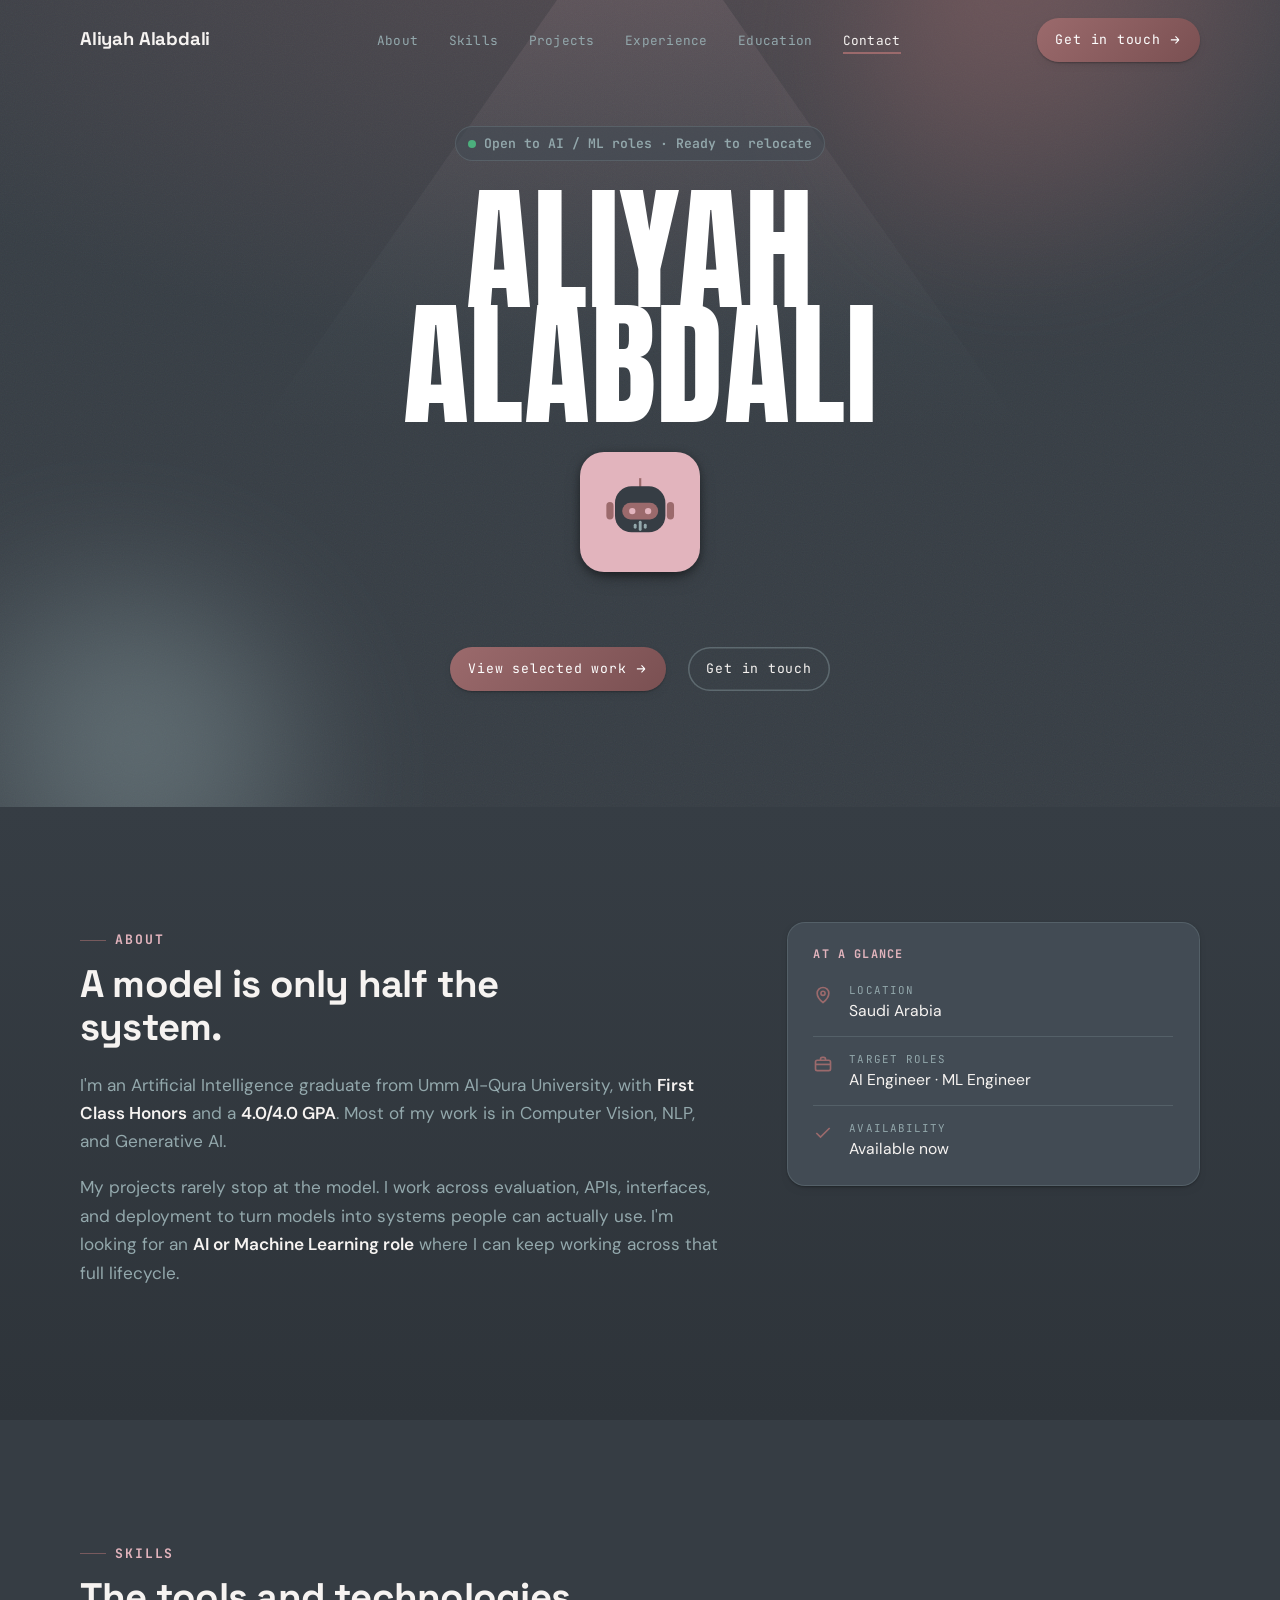
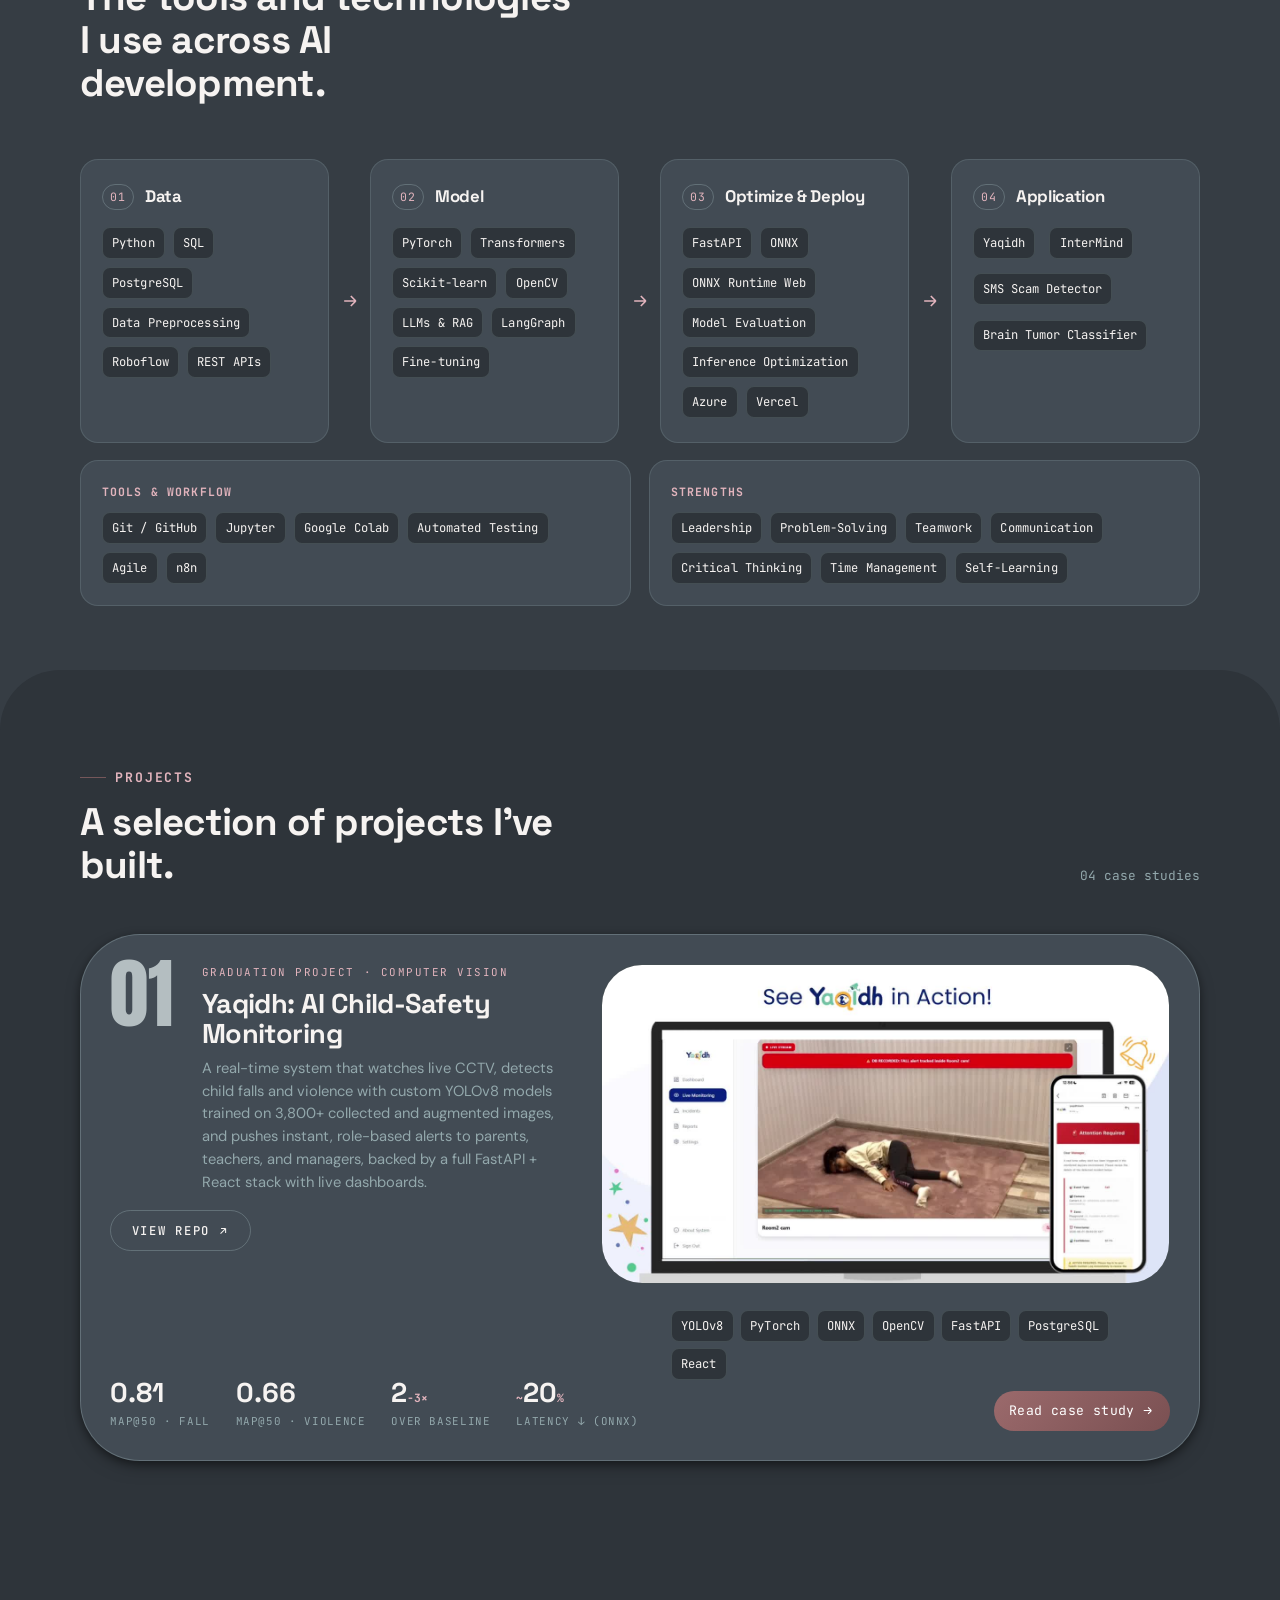
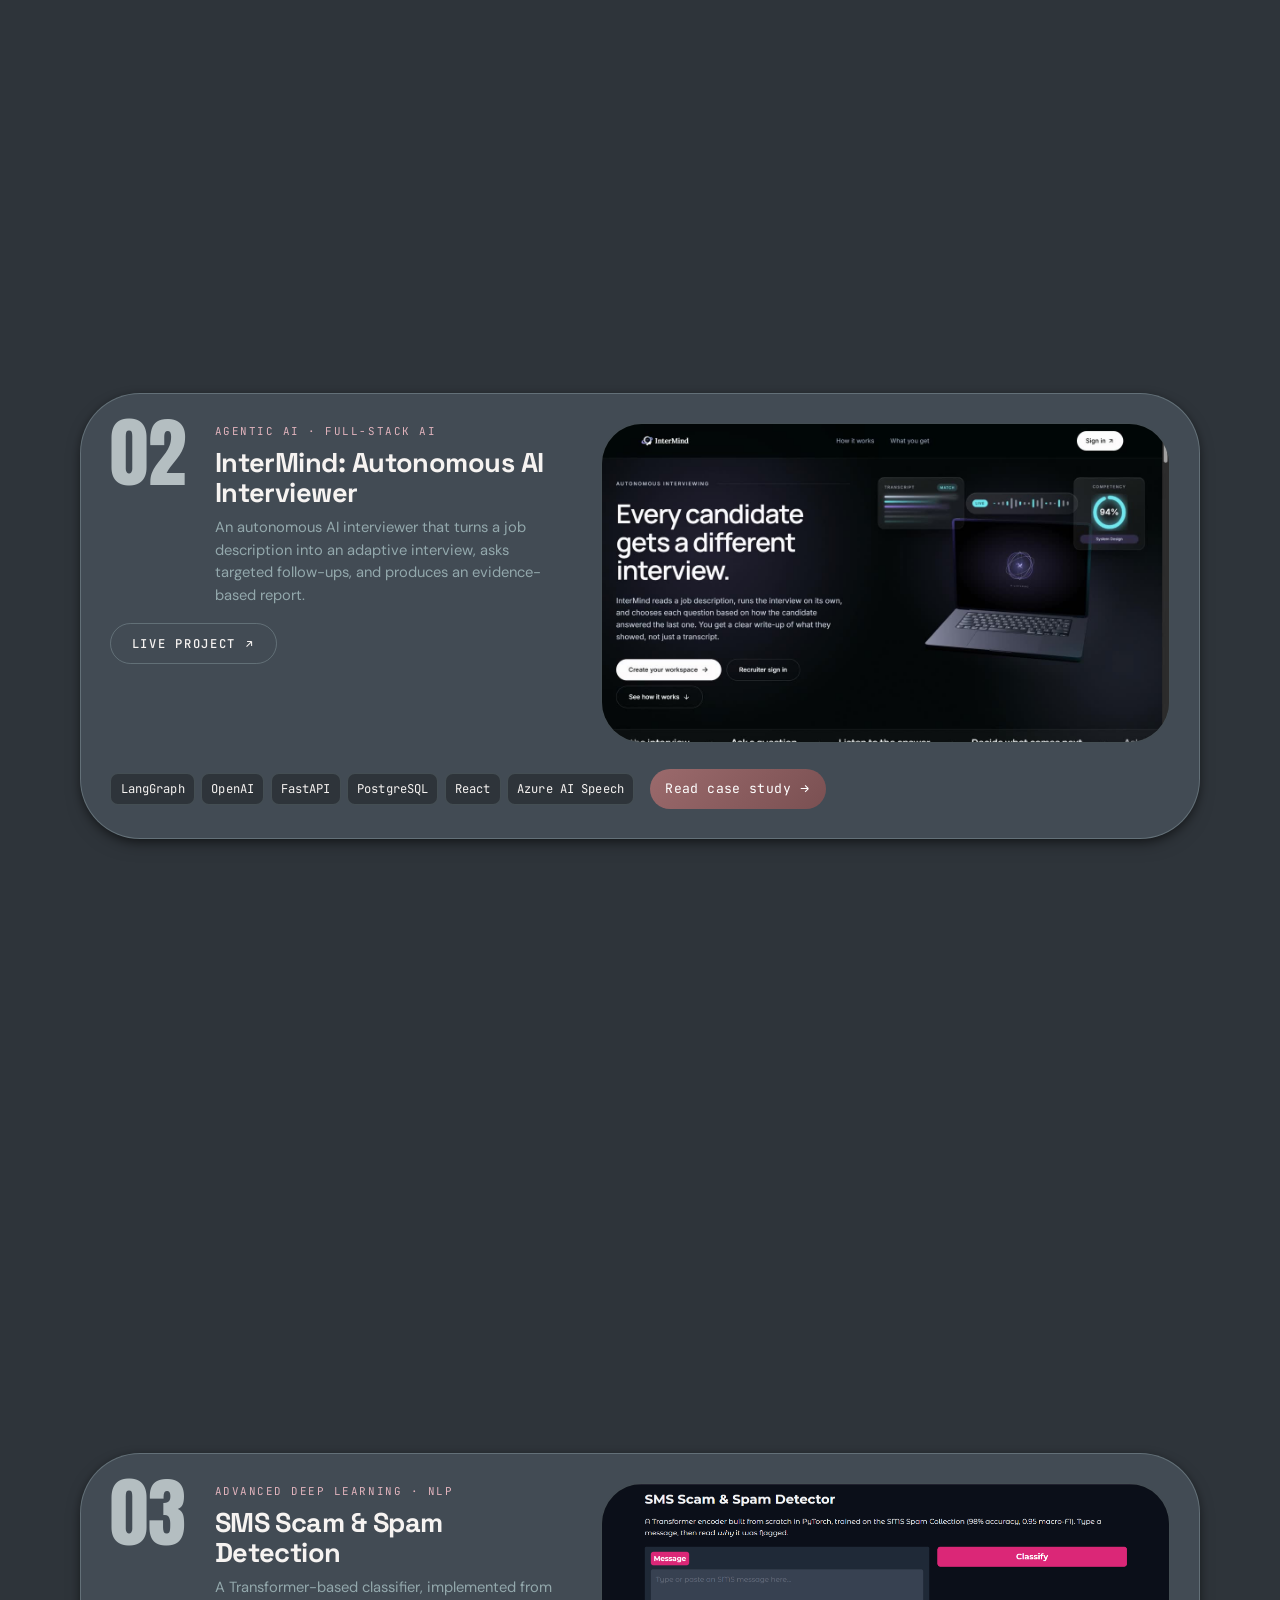
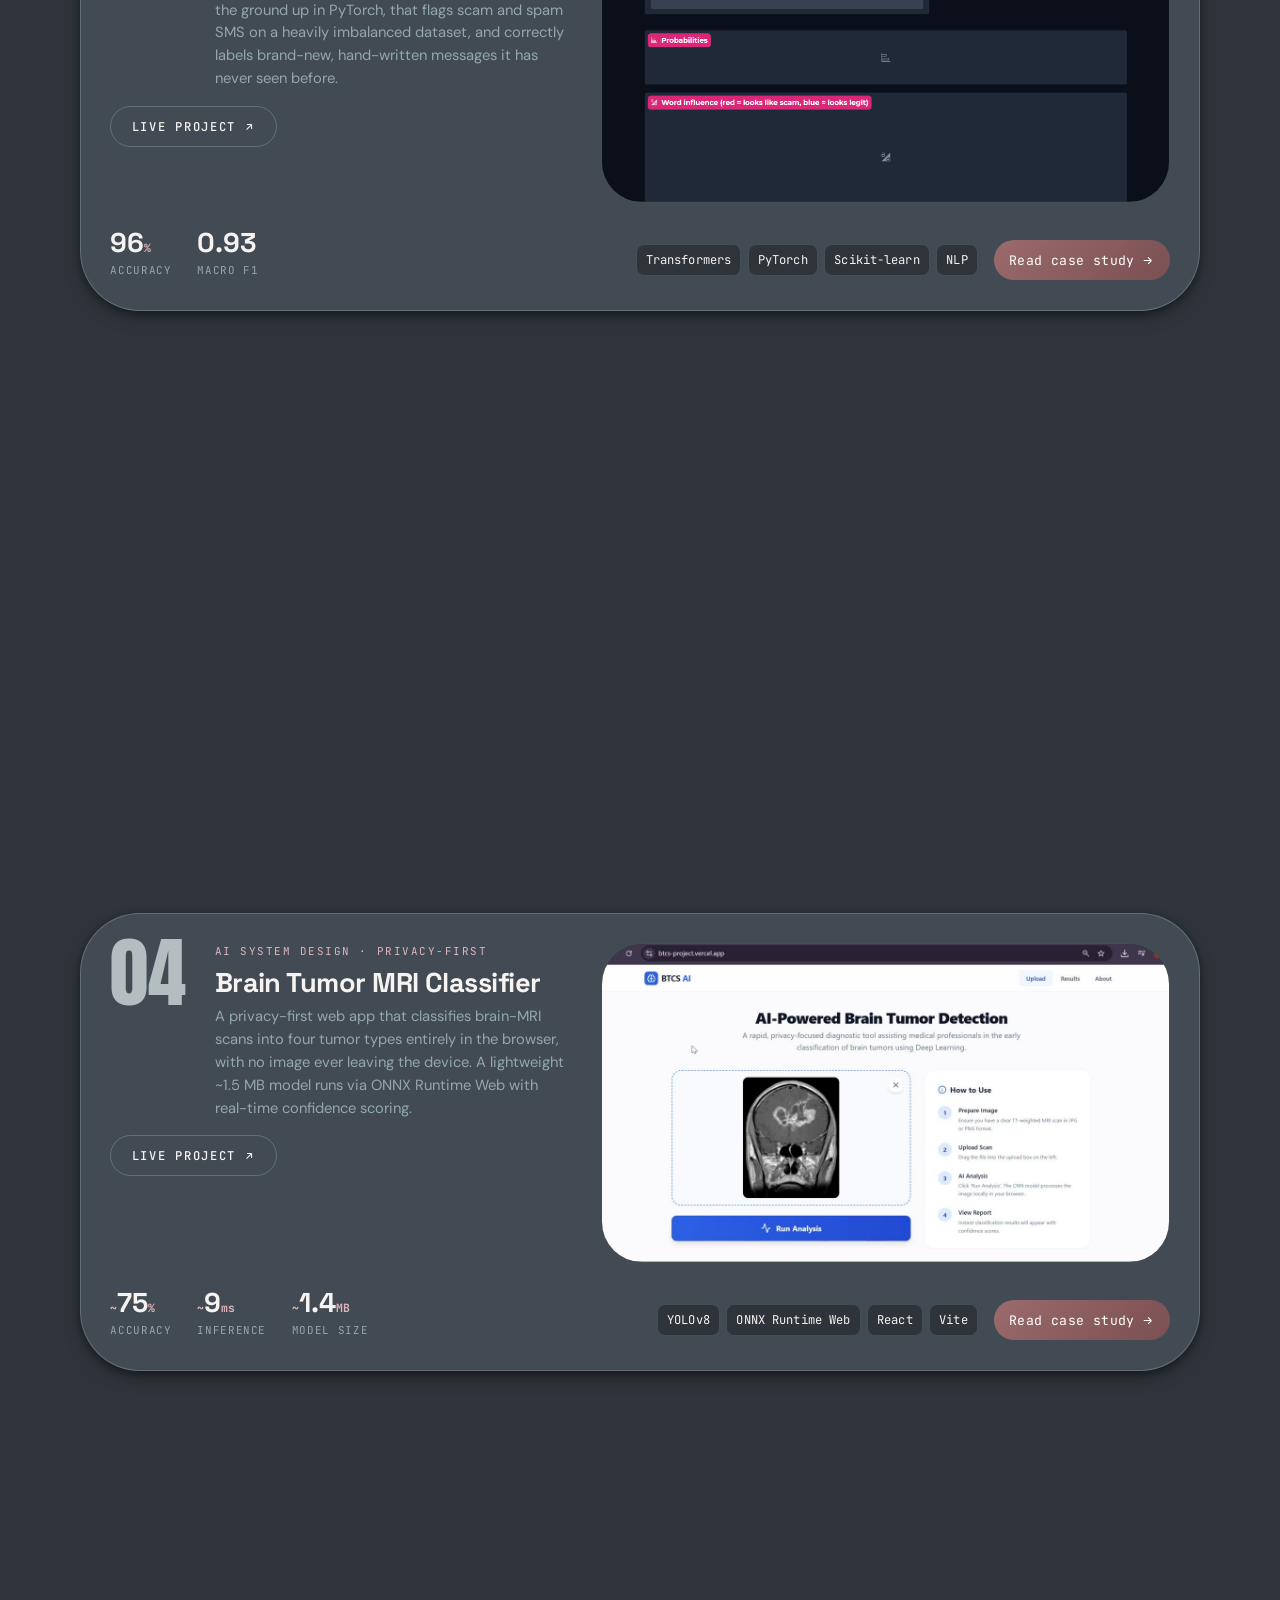
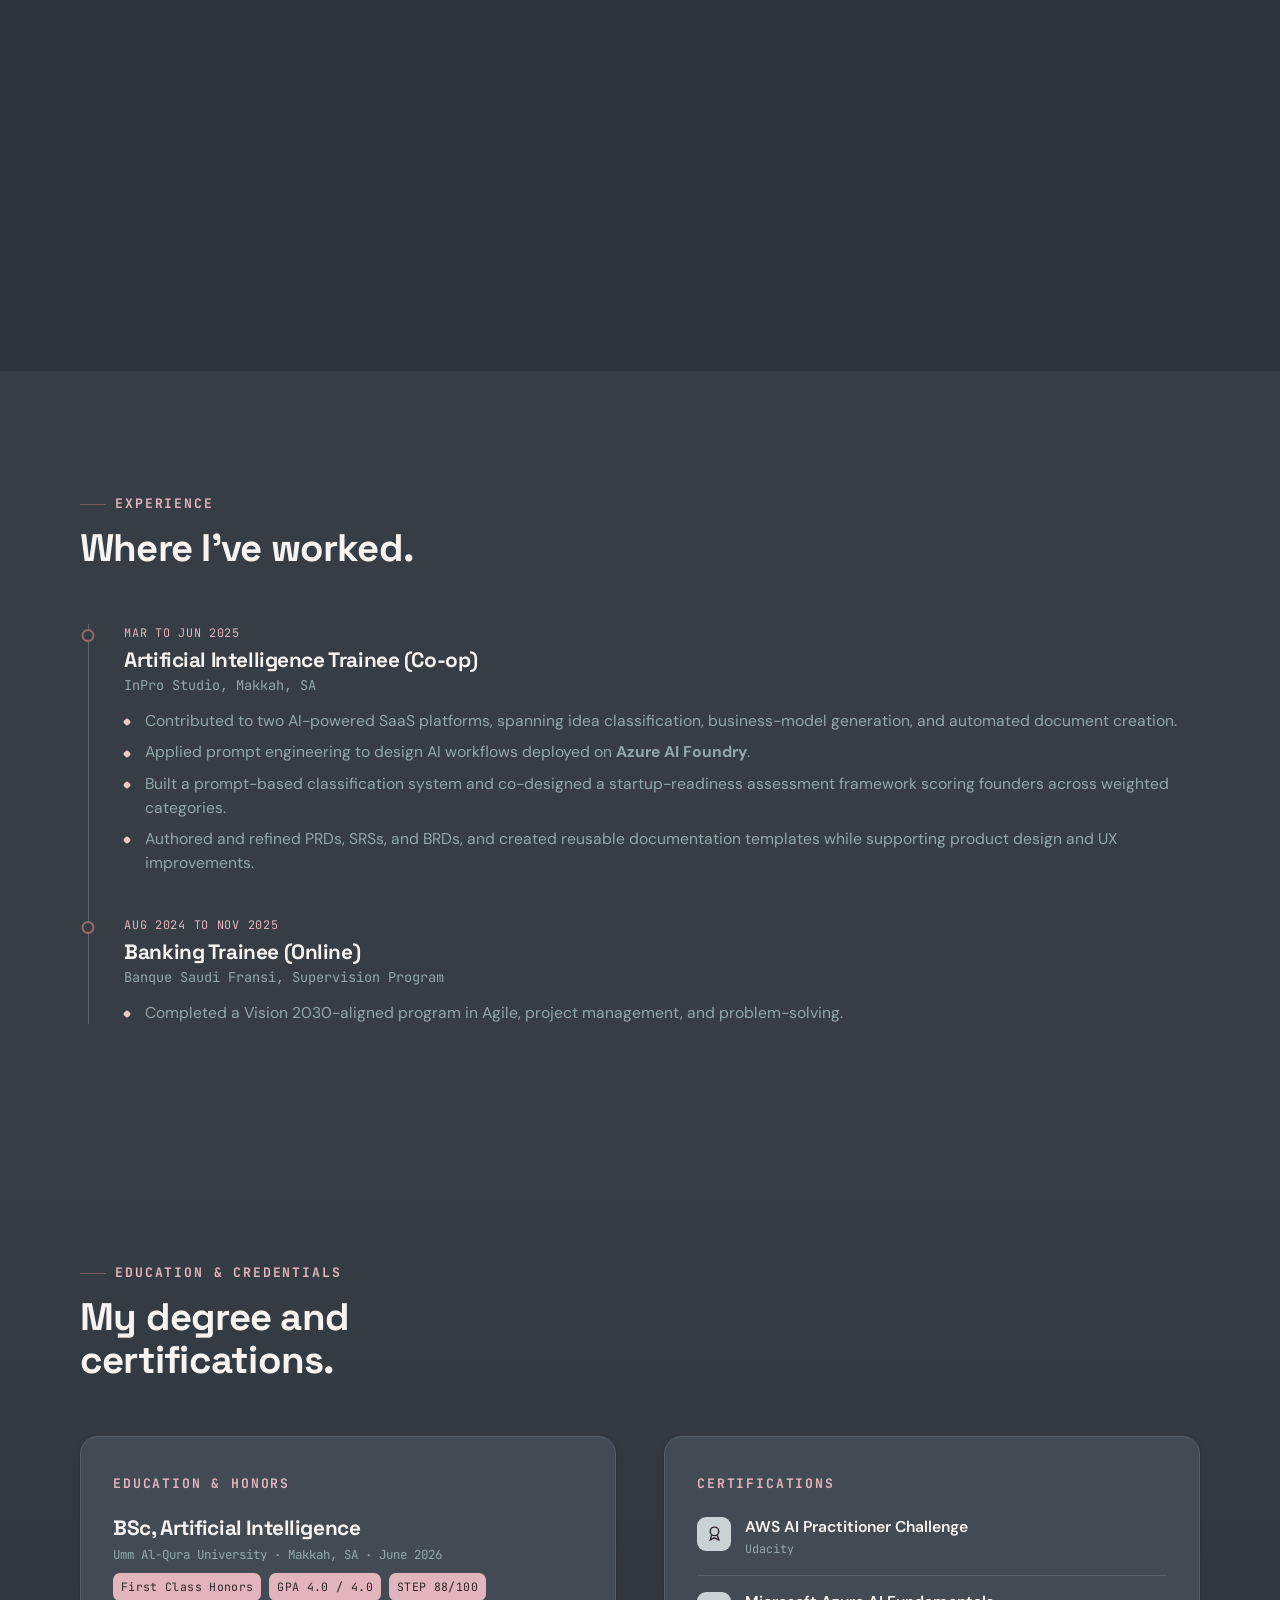
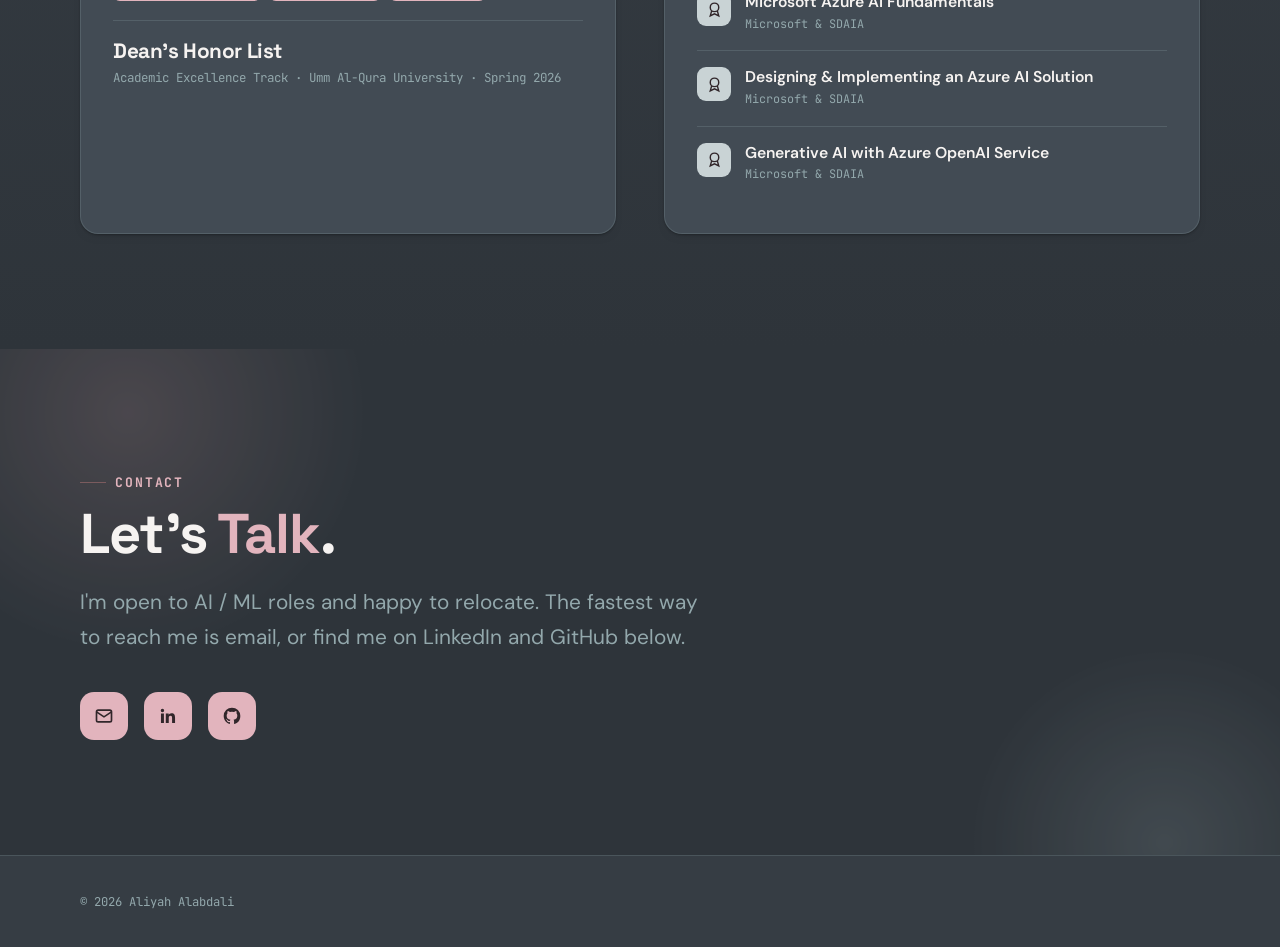
==== commit ae9ca1f4: "Update social preview" ====
--- a/index.html
+++ b/index.html
@@ -13,12 +13,16 @@
 <meta property="og:type" content="website">
 <meta property="og:title" content="Aliyah Alabdali · AI / ML Engineer">
 <meta property="og:description" content="Production-ready AI across Computer Vision, NLP, and Generative AI. First Class Honors AI graduate, GPA 4.0.">
-<meta property="og:image" content="assets/img/og-cover.png">
+<meta property="og:image" content="https://aliyahalabdali.github.io/assets/img/social-preview.png">
+<meta property="og:image:type" content="image/png">
+<meta property="og:image:width" content="1200">
+<meta property="og:image:height" content="630">
+<meta property="og:image:alt" content="Screenshot of Aliyah Alabdali's homepage hero, showing her name, navigation, a pink assistant icon, and links on a dark background.">
 <meta property="og:url" content="https://aliyahalabdali.github.io/">
 <meta name="twitter:card" content="summary_large_image">
 <meta name="twitter:title" content="Aliyah Alabdali · AI / ML Engineer">
 <meta name="twitter:description" content="Production-ready AI across Computer Vision, NLP, and Generative AI.">
-<meta name="twitter:image" content="assets/img/og-cover.png">
+<meta name="twitter:image" content="https://aliyahalabdali.github.io/assets/img/social-preview.png">
 
 <!-- Favicon (inline monogram) -->
 <link rel="icon" href="data:image/svg+xml,%3Csvg xmlns='http://www.w3.org/2000/svg' viewBox='0 0 100 100'%3E%3Crect width='100' height='100' rx='26' fill='%239B6A6C'/%3E%3Ctext x='50' y='68' font-family='Georgia,serif' font-size='54' fill='%23fff' text-anchor='middle'%3EA%3C/text%3E%3C/svg%3E">
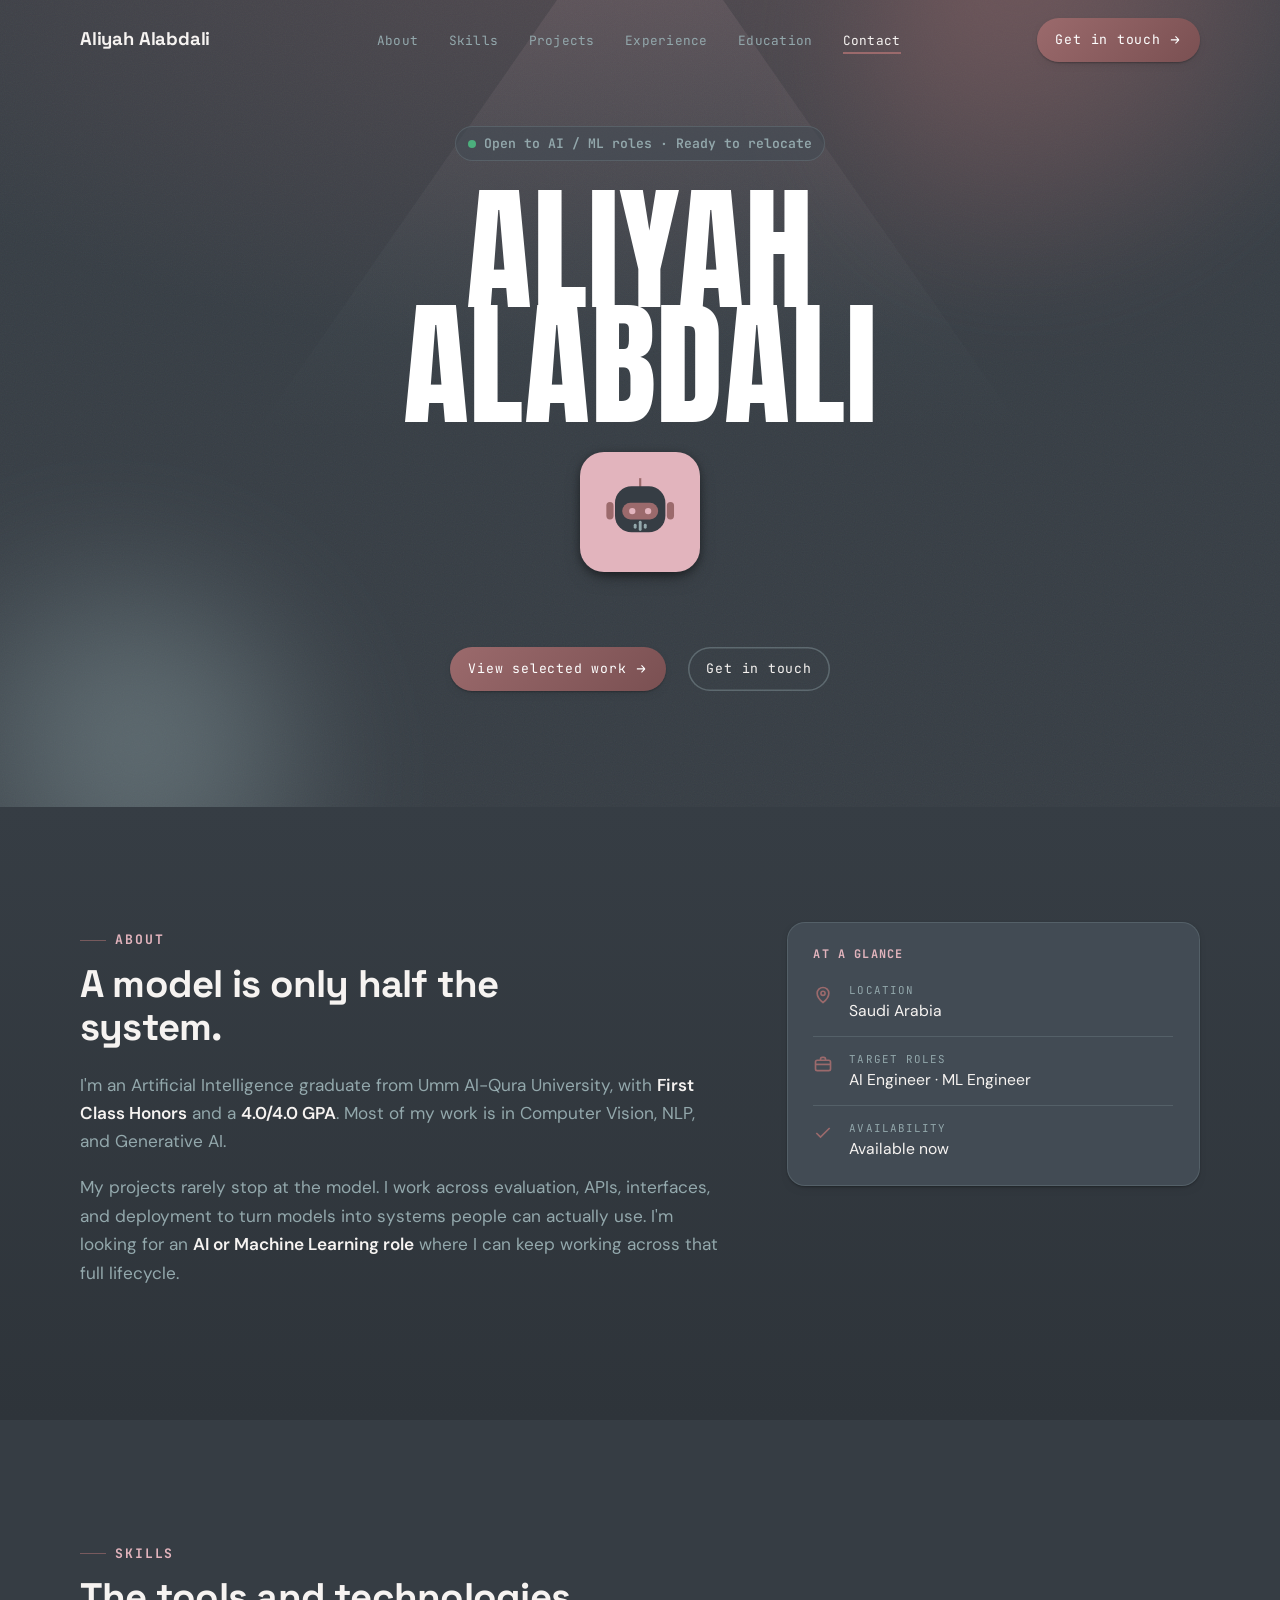
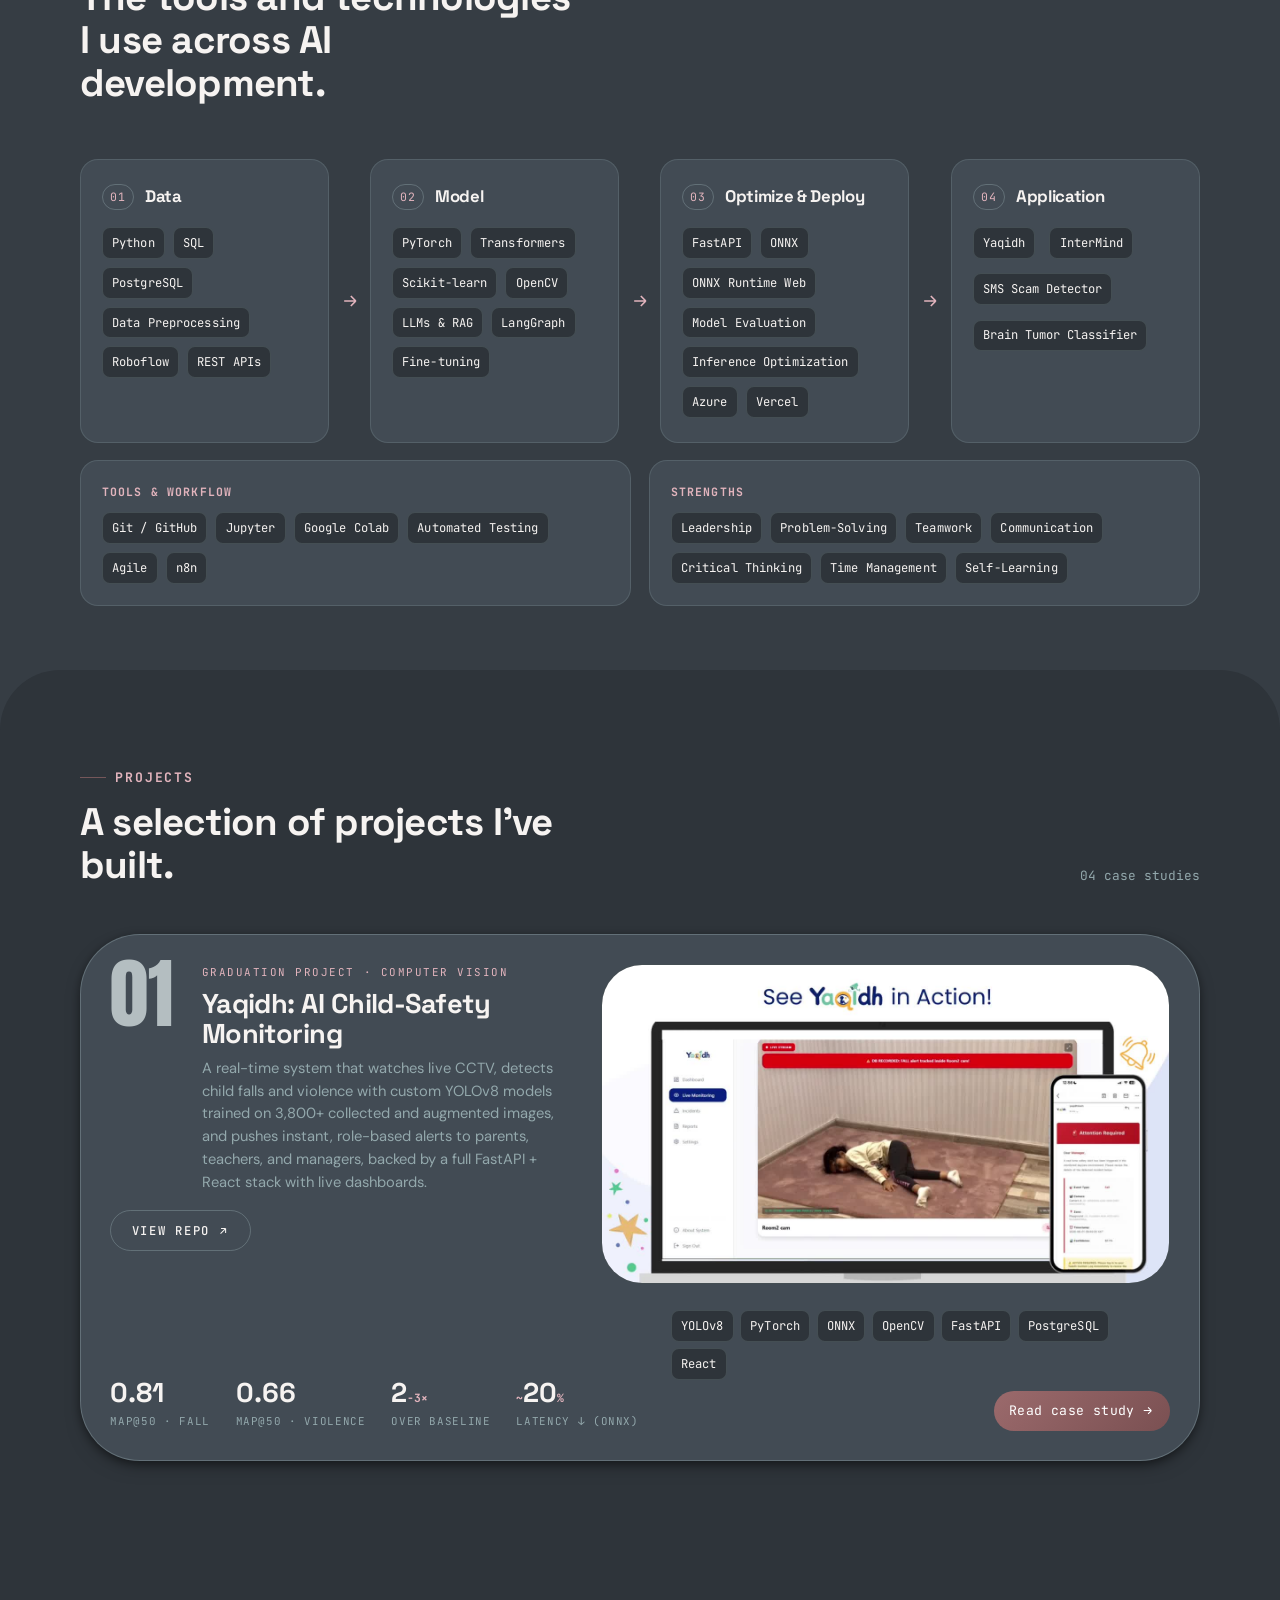
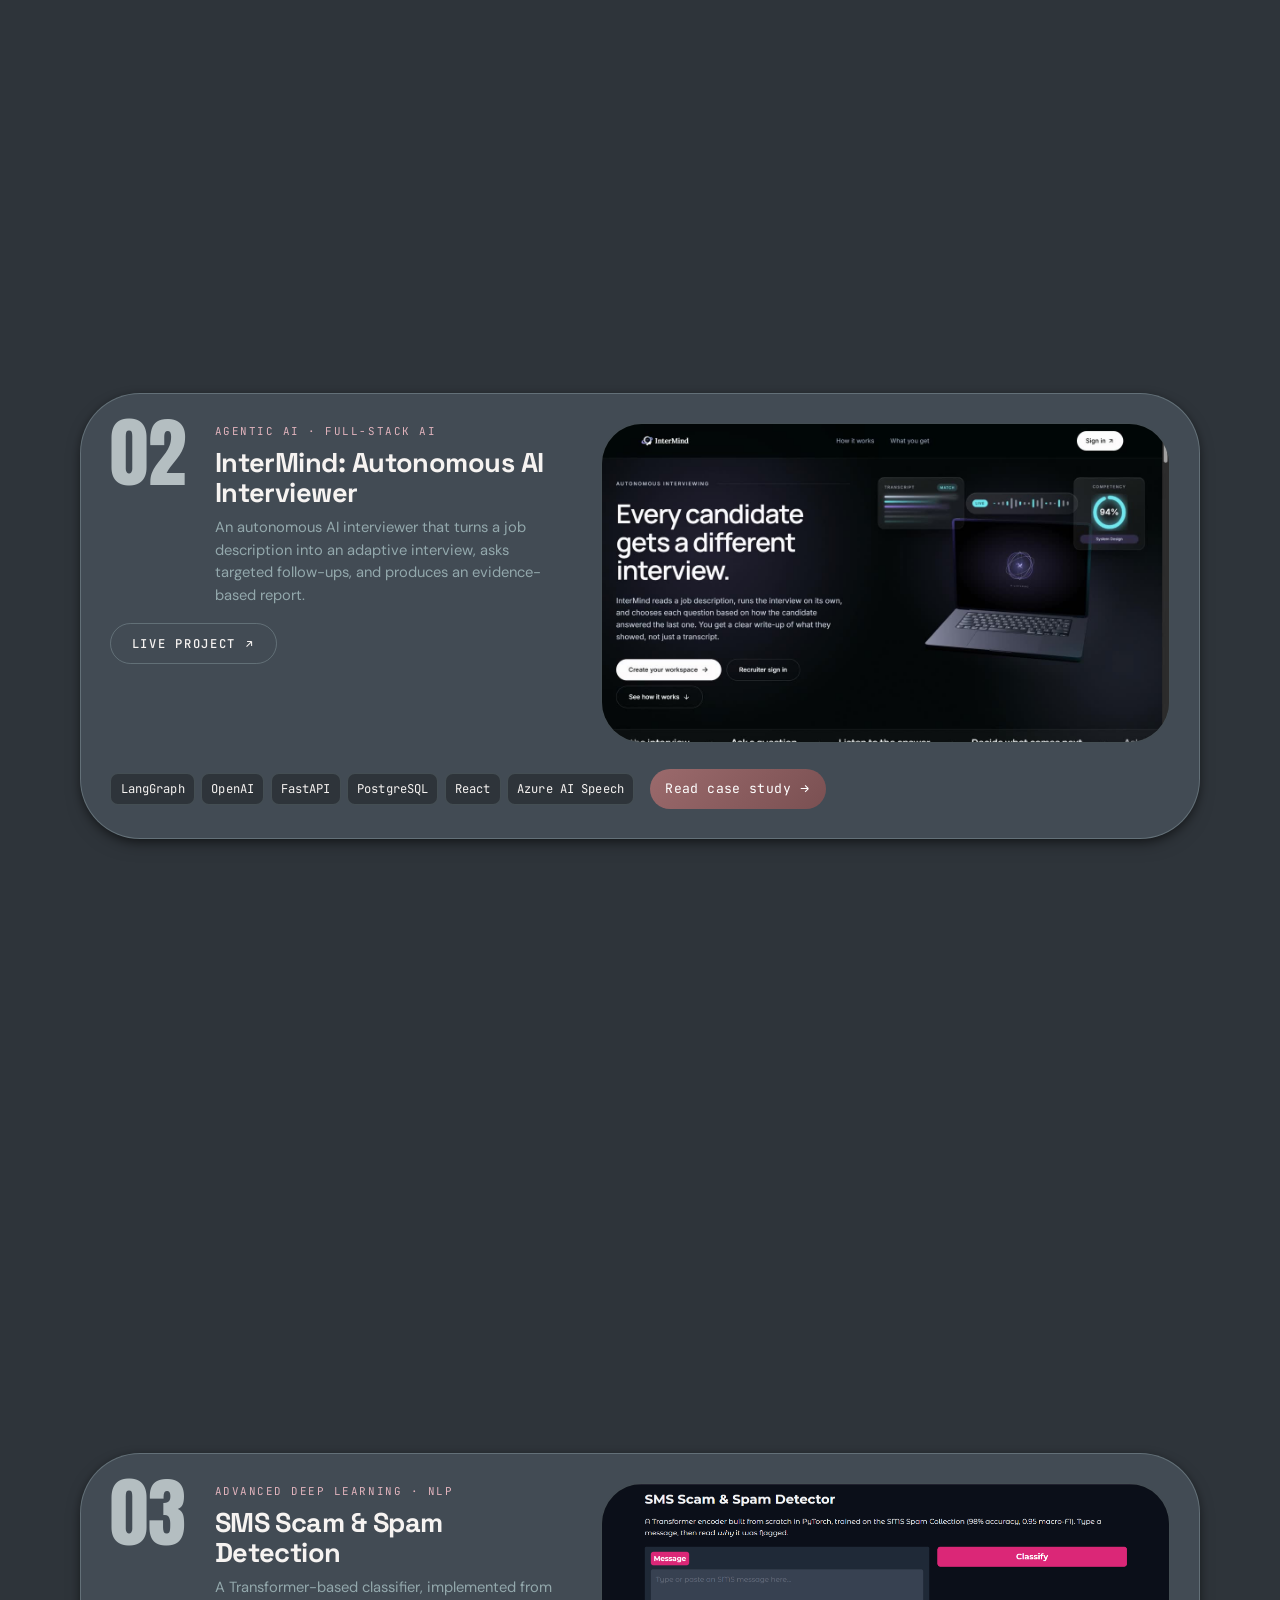
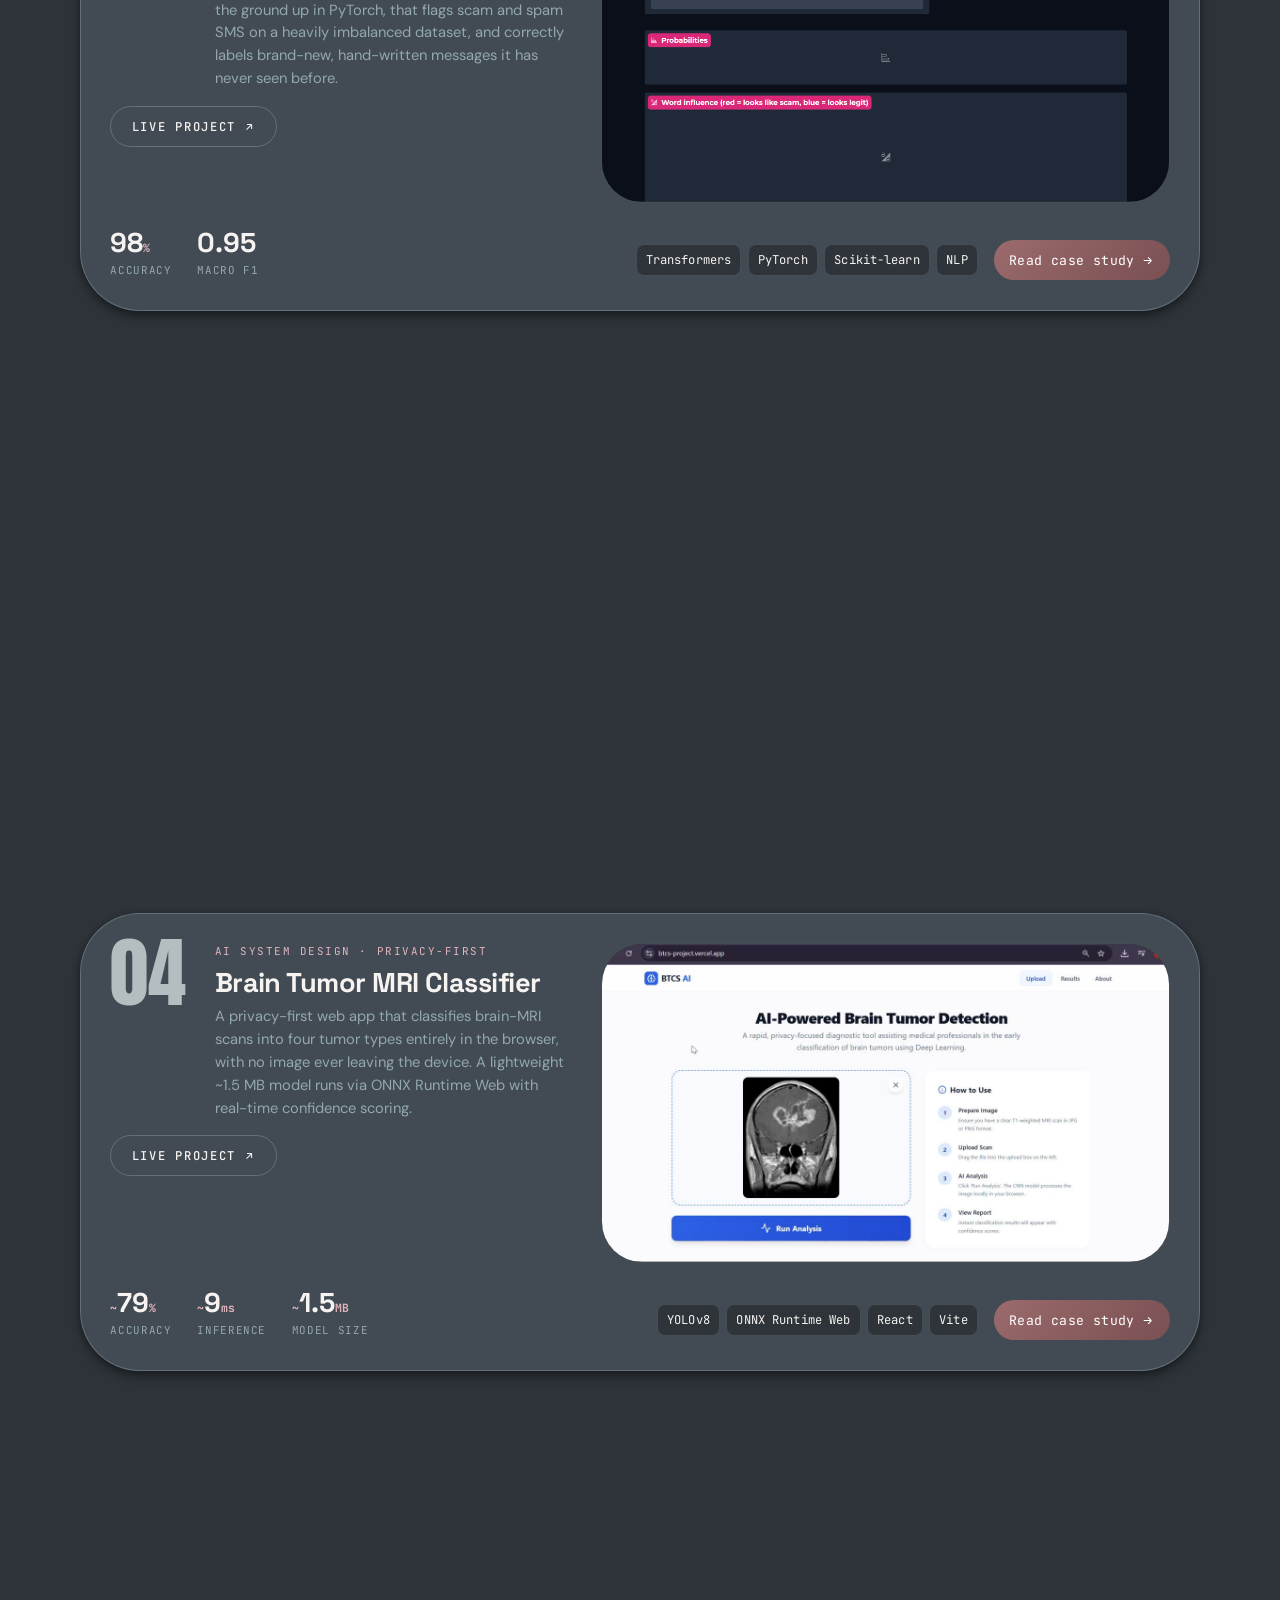
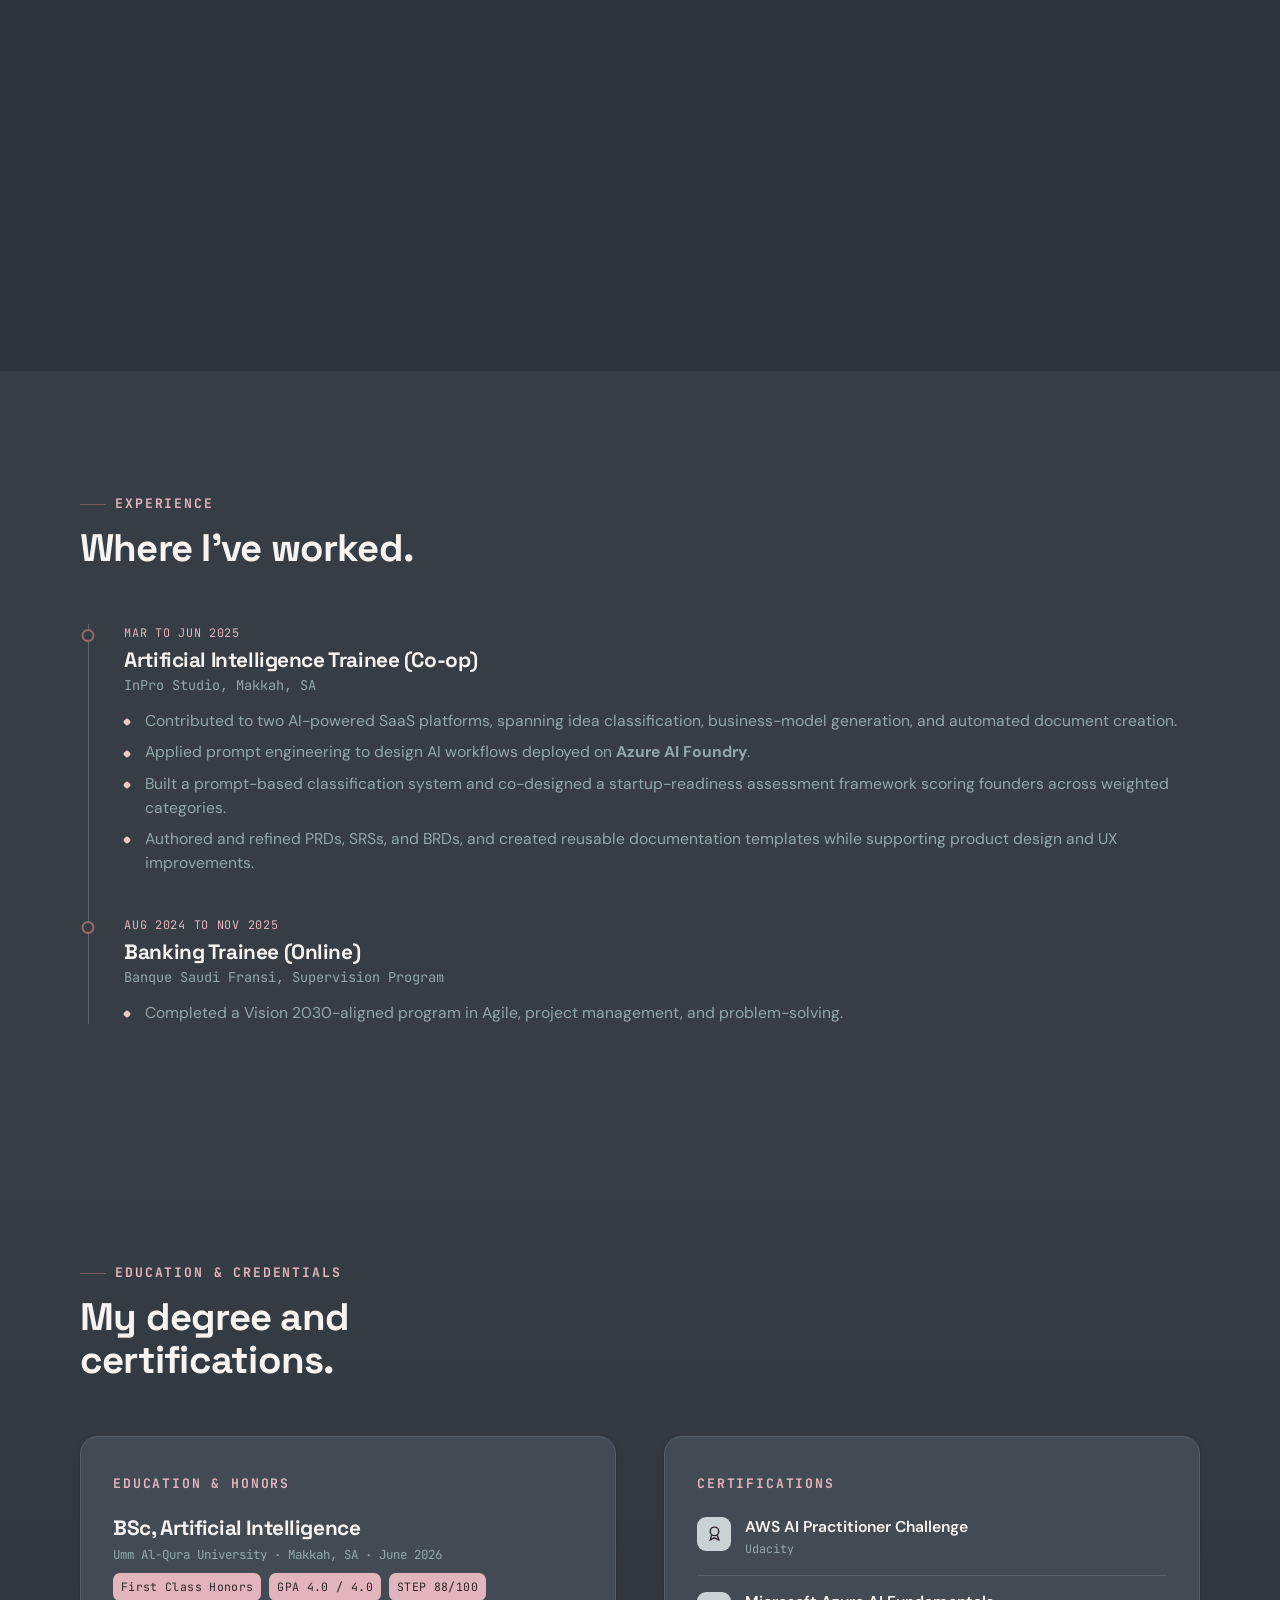
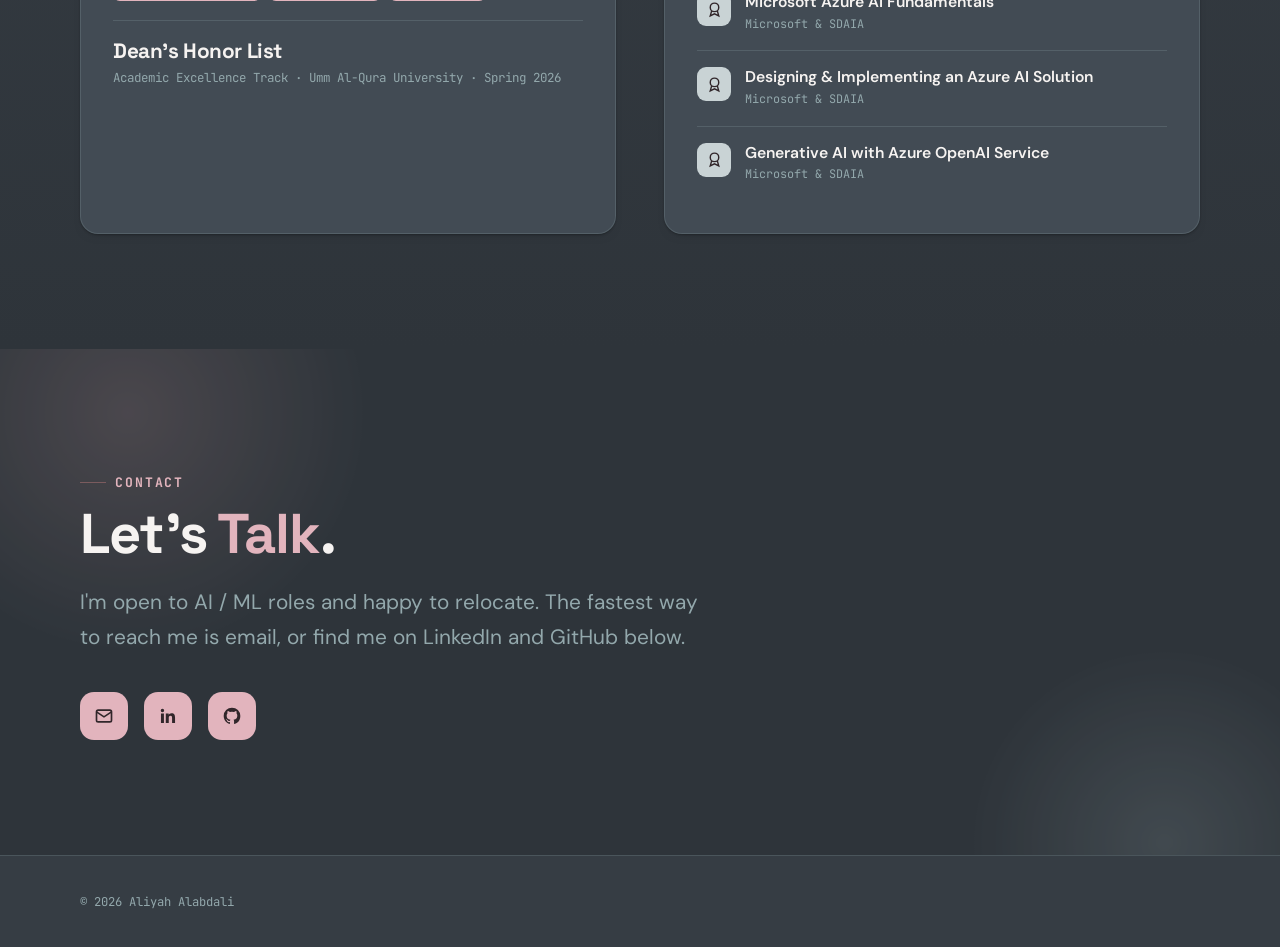
==== commit cb27a1ef: "Refresh social preview image URL" ====
--- a/index.html
+++ b/index.html
@@ -13,7 +13,7 @@
 <meta property="og:type" content="website">
 <meta property="og:title" content="Aliyah Alabdali · AI / ML Engineer">
 <meta property="og:description" content="Production-ready AI across Computer Vision, NLP, and Generative AI. First Class Honors AI graduate, GPA 4.0.">
-<meta property="og:image" content="https://aliyahalabdali.github.io/assets/img/social-preview.png">
+<meta property="og:image" content="https://aliyahalabdali.github.io/assets/img/social-preview.png?v=2">
 <meta property="og:image:type" content="image/png">
 <meta property="og:image:width" content="1200">
 <meta property="og:image:height" content="630">
@@ -22,7 +22,7 @@
 <meta name="twitter:card" content="summary_large_image">
 <meta name="twitter:title" content="Aliyah Alabdali · AI / ML Engineer">
 <meta name="twitter:description" content="Production-ready AI across Computer Vision, NLP, and Generative AI.">
-<meta name="twitter:image" content="https://aliyahalabdali.github.io/assets/img/social-preview.png">
+<meta name="twitter:image" content="https://aliyahalabdali.github.io/assets/img/social-preview.png?v=2">
 
 <!-- Favicon (inline monogram) -->
 <link rel="icon" href="data:image/svg+xml,%3Csvg xmlns='http://www.w3.org/2000/svg' viewBox='0 0 100 100'%3E%3Crect width='100' height='100' rx='26' fill='%239B6A6C'/%3E%3Ctext x='50' y='68' font-family='Georgia,serif' font-size='54' fill='%23fff' text-anchor='middle'%3EA%3C/text%3E%3C/svg%3E">
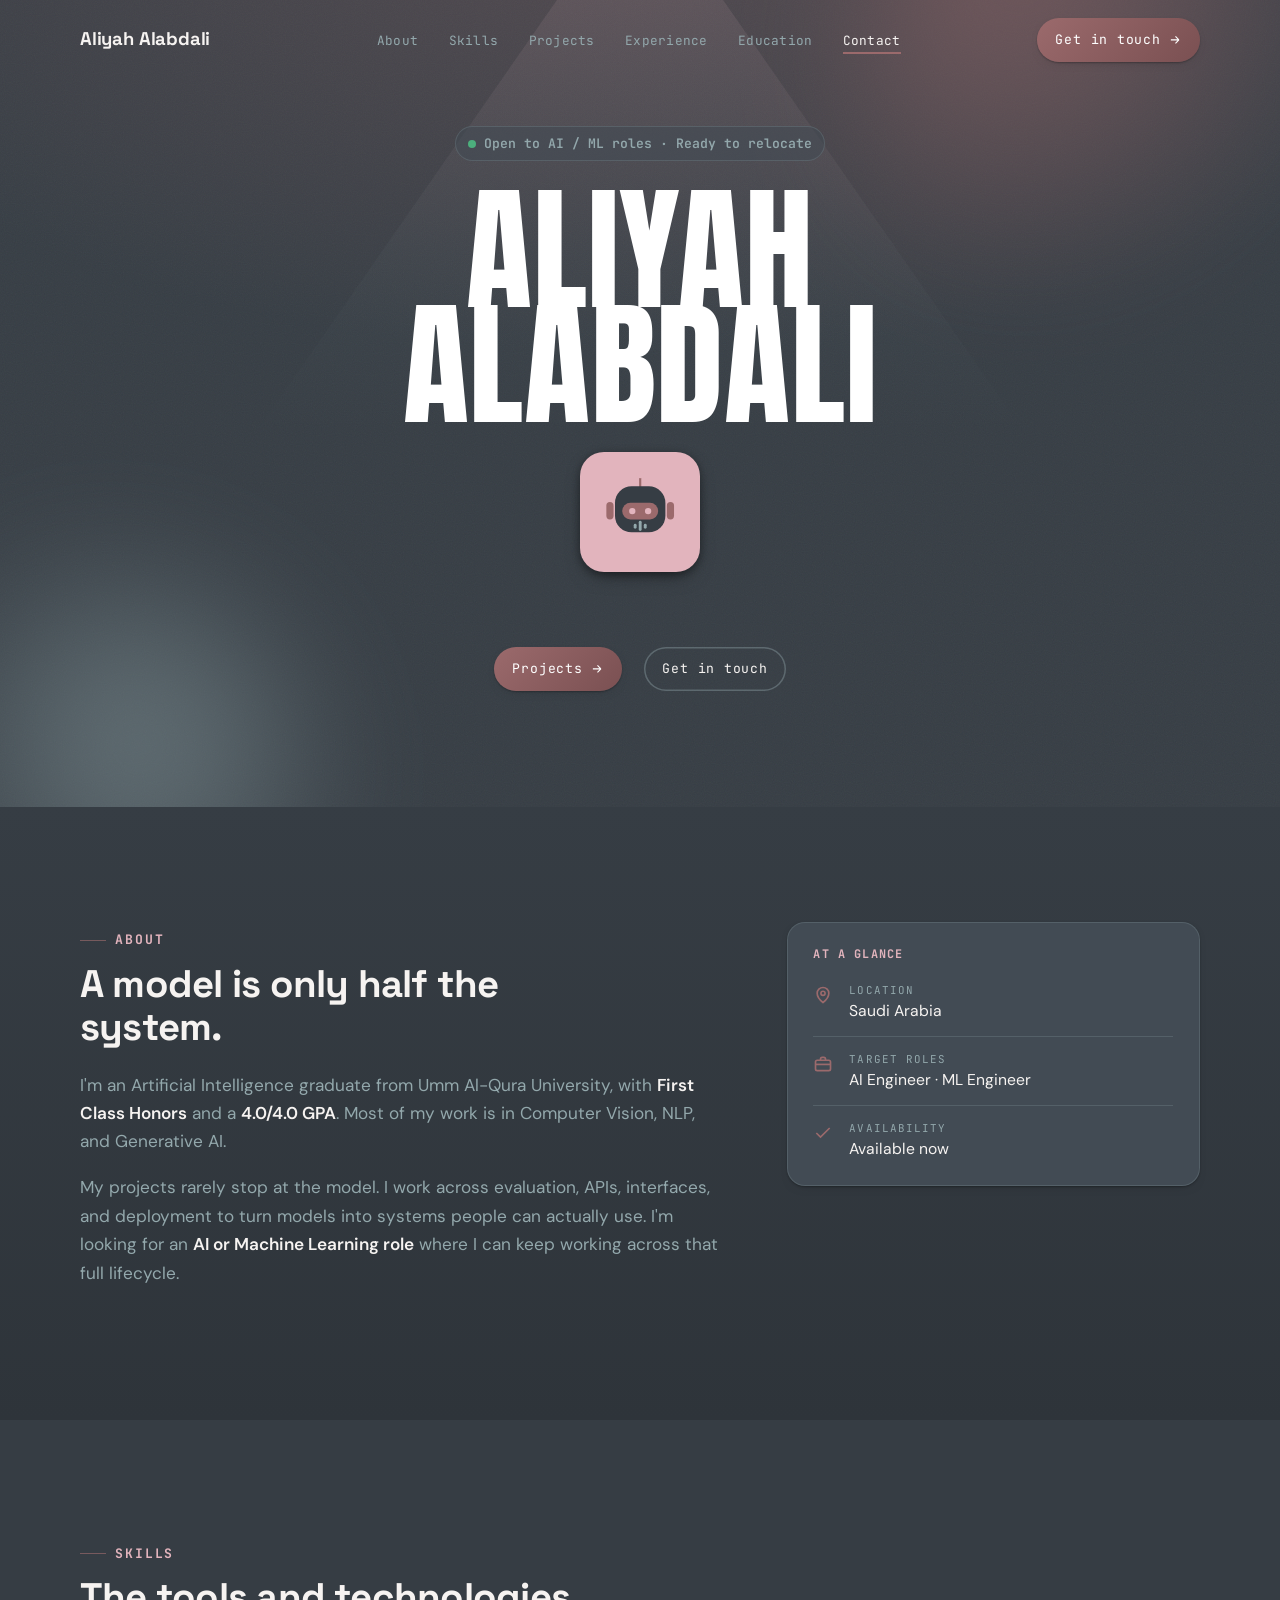
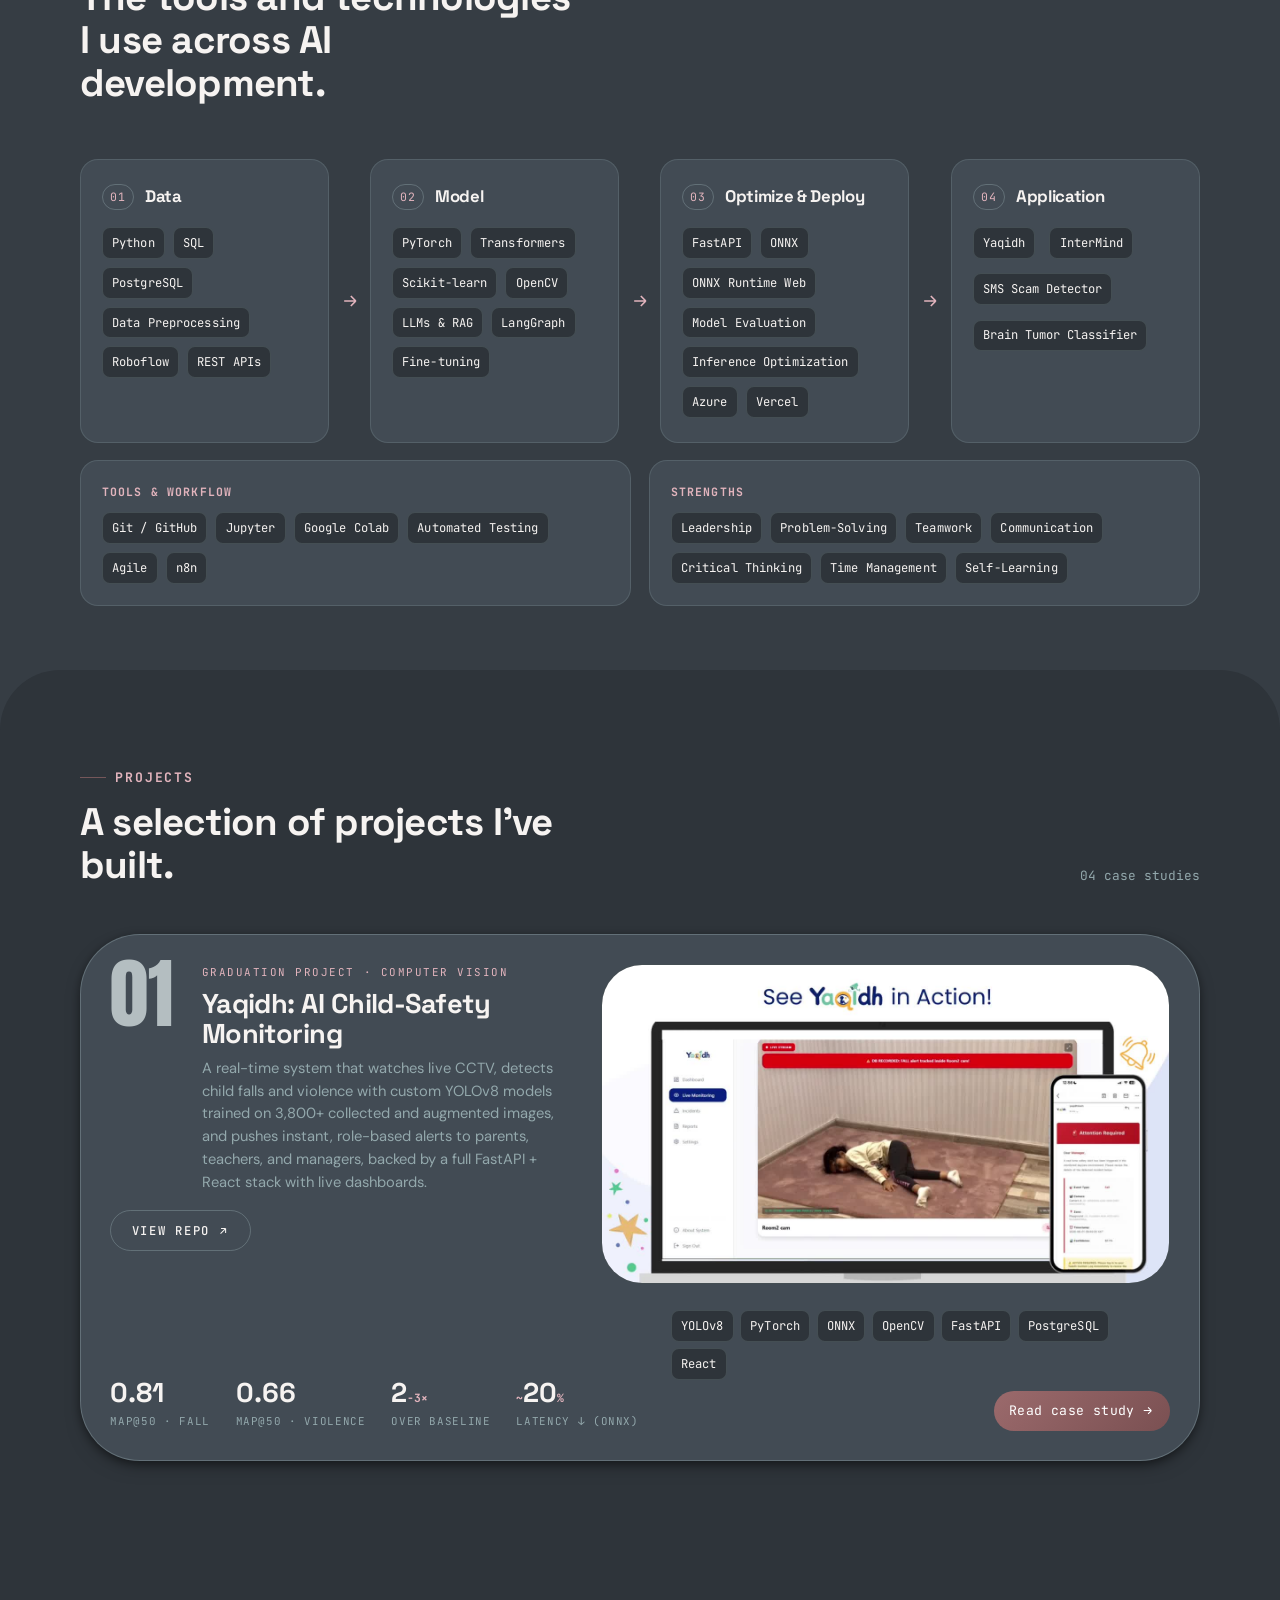
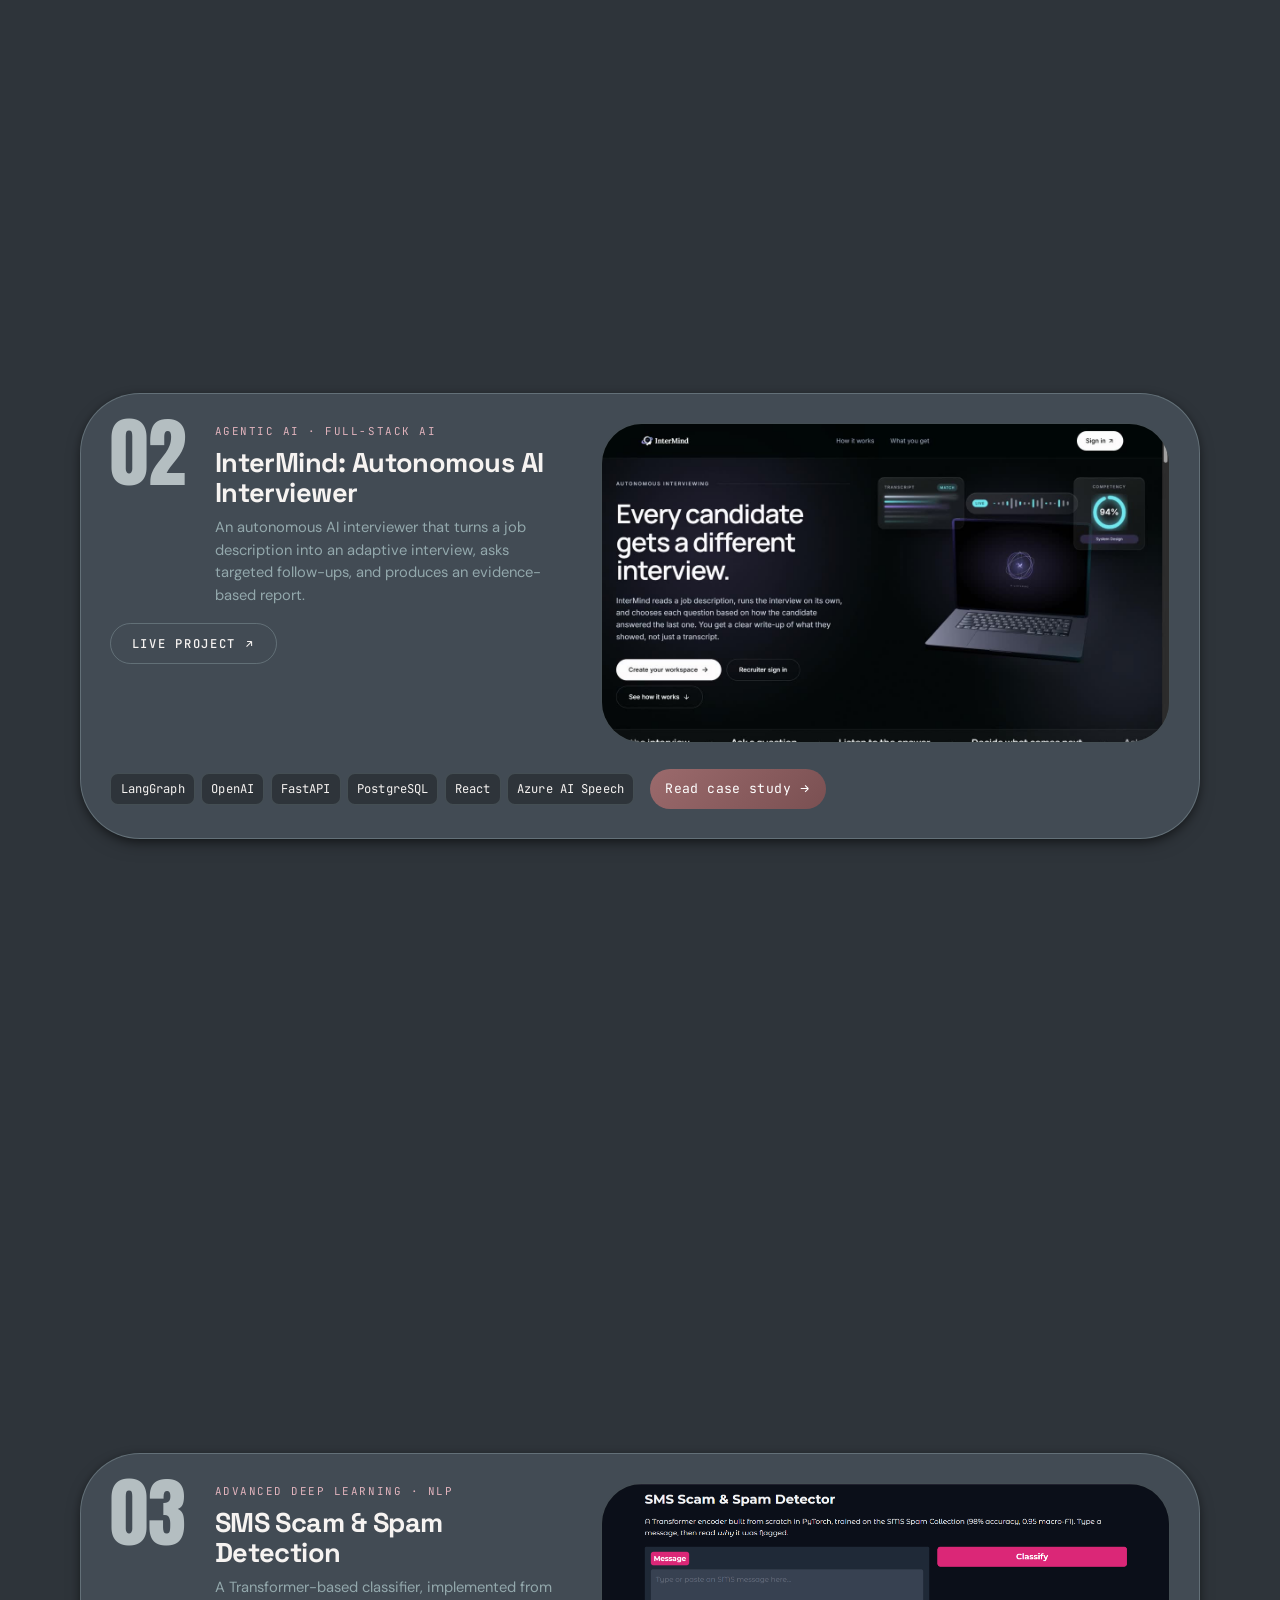
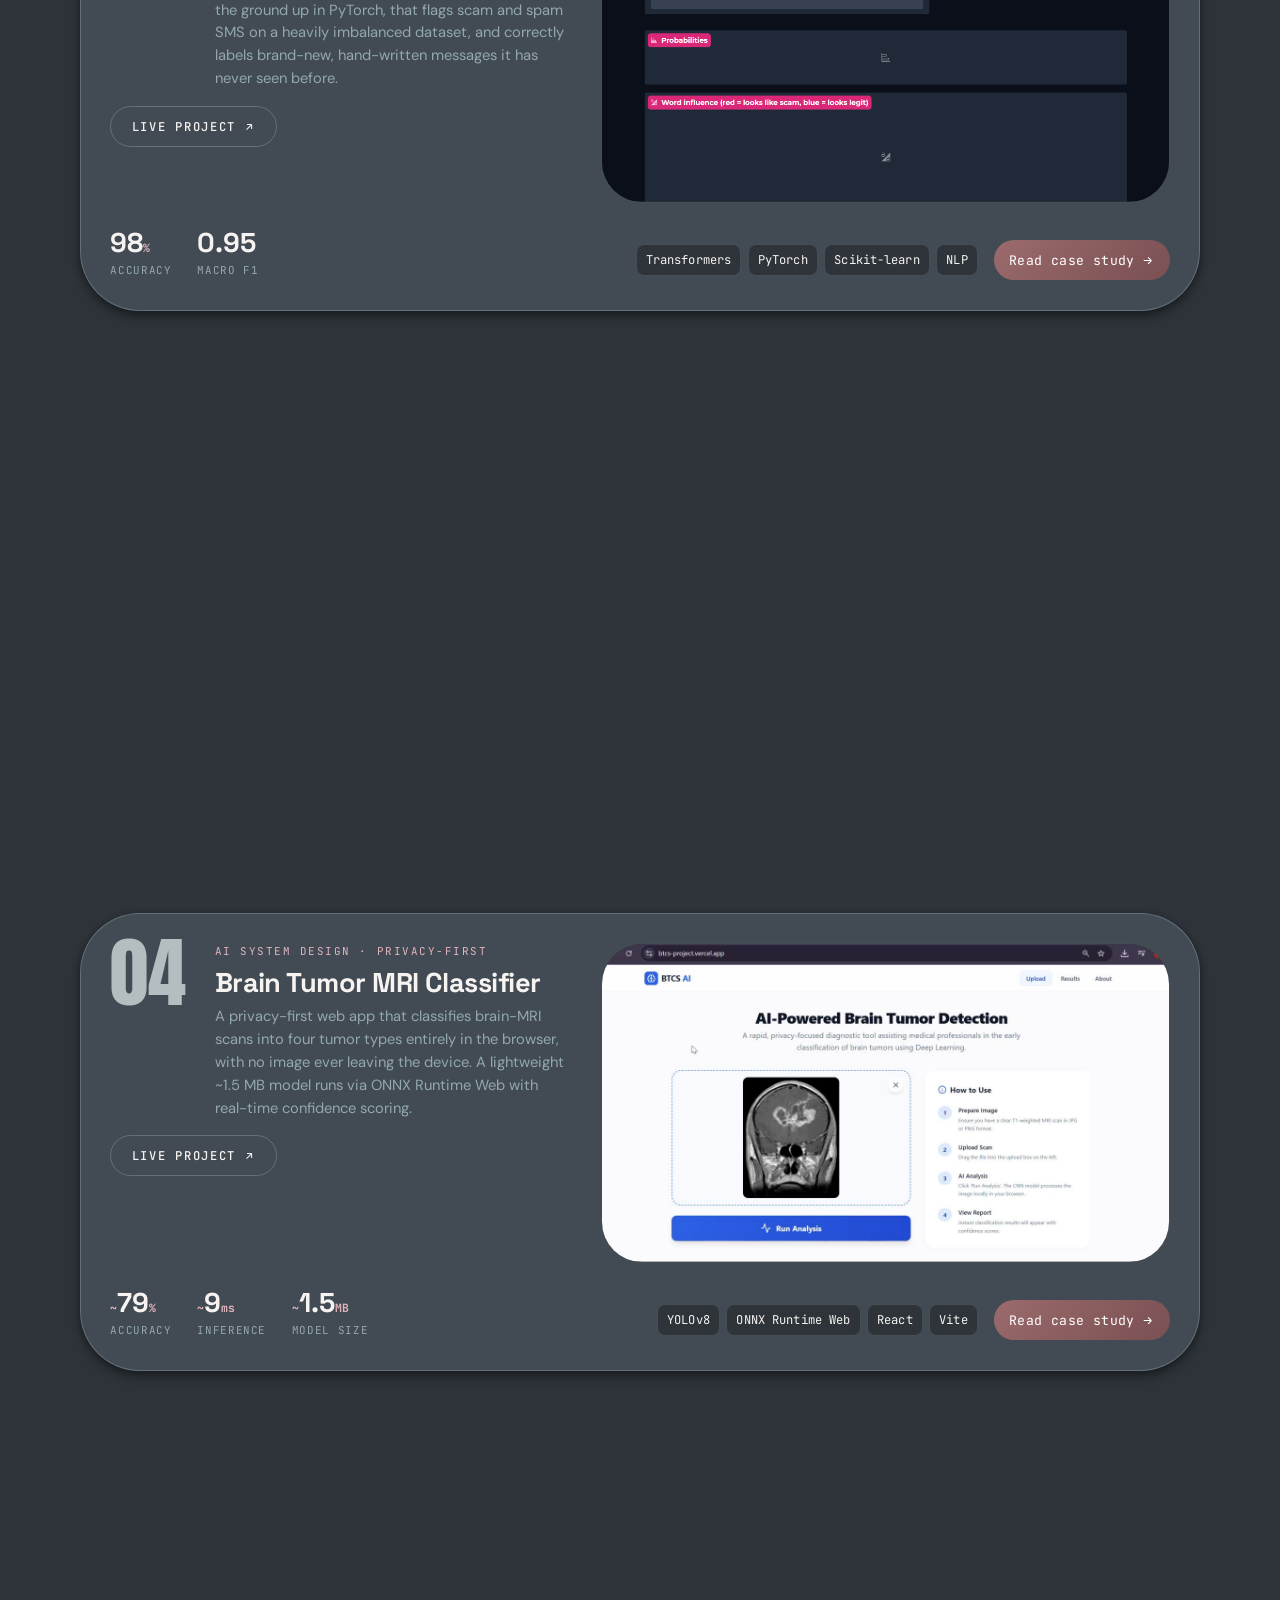
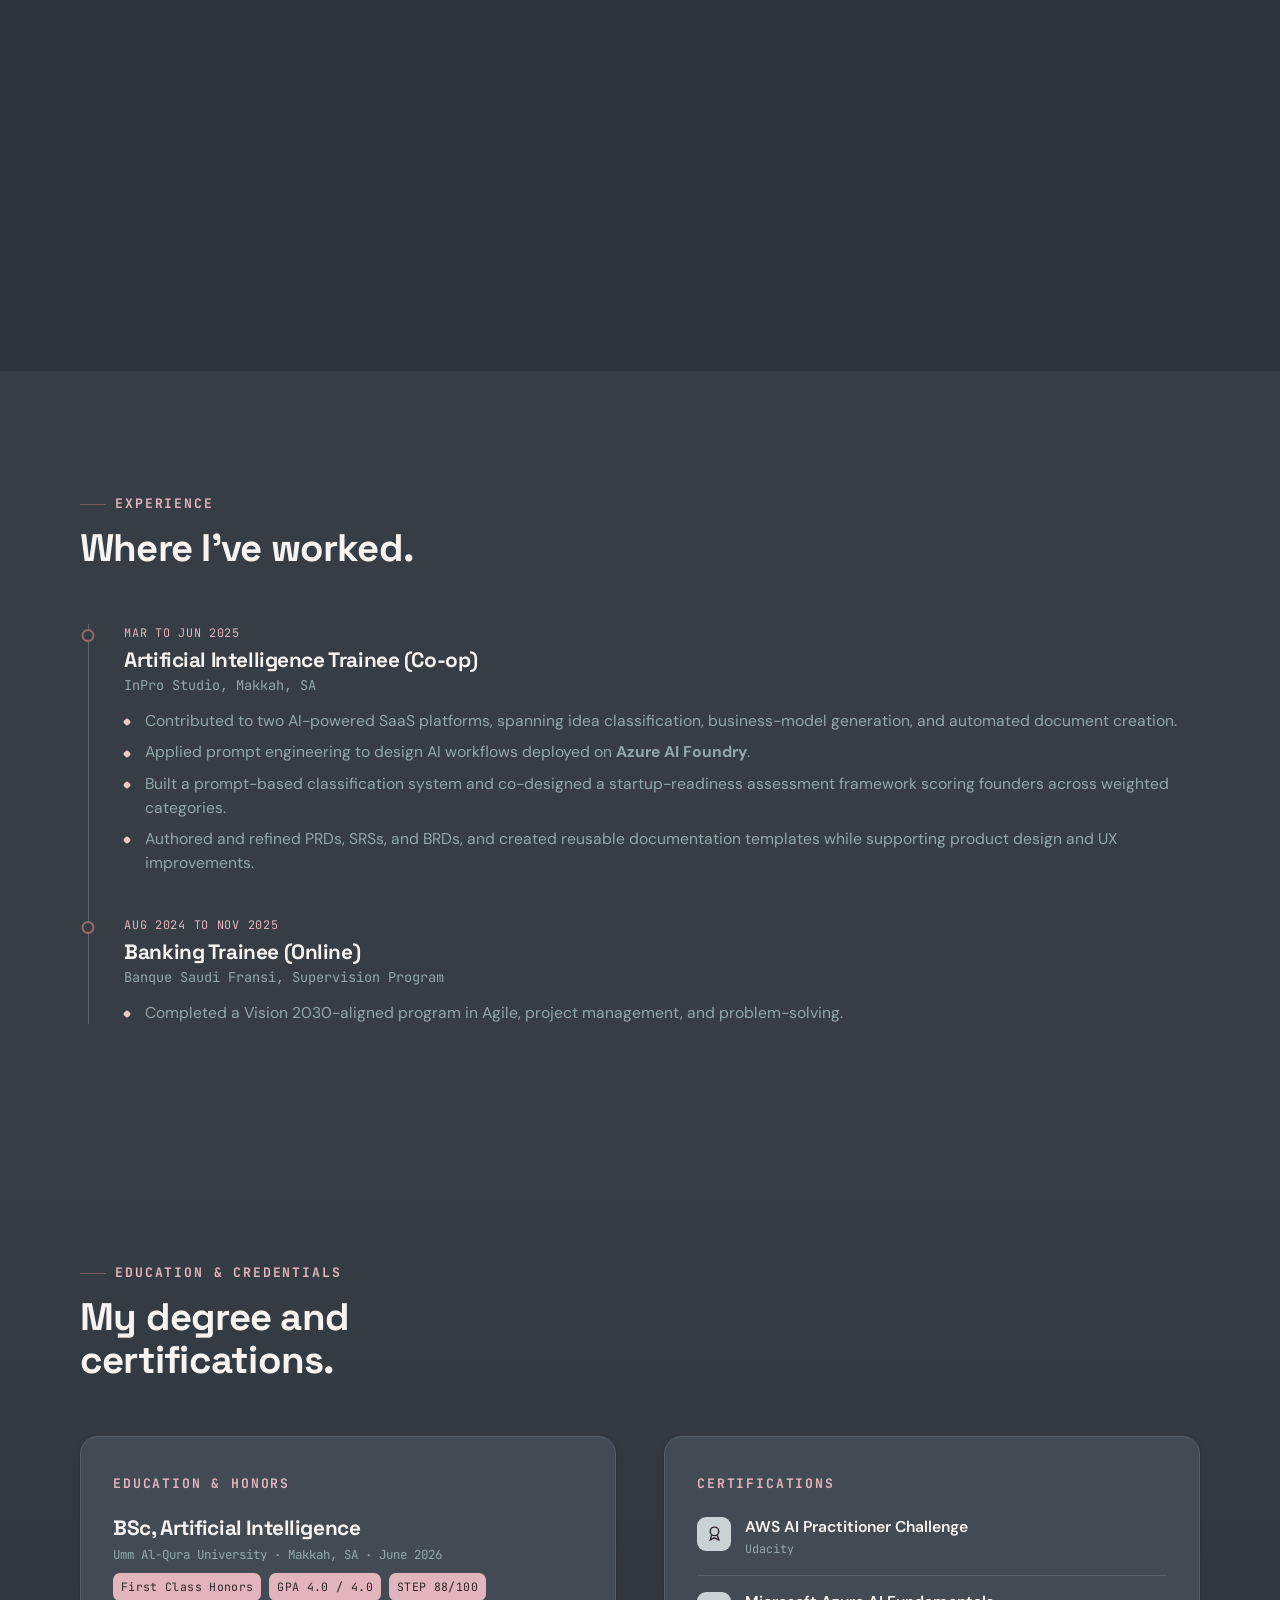
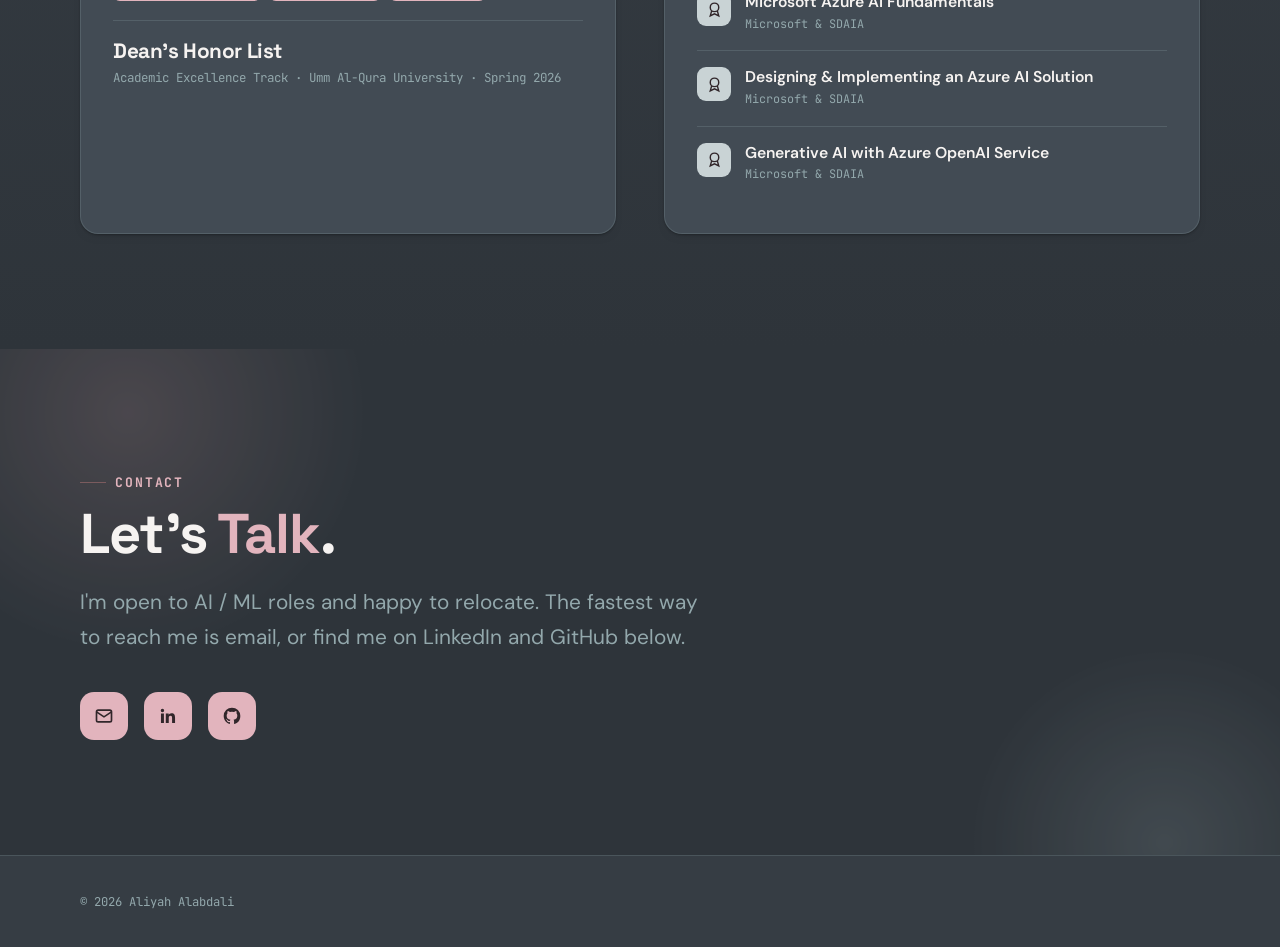
==== commit 417a1213: "Simplify hero projects CTA" ====
--- a/index.html
+++ b/index.html
@@ -136,7 +136,7 @@
     </div>
 
     <div class="hero__cta" data-load data-delay="5">
-      <a class="btn btn--primary btn--pulse" href="#work">View selected work
+      <a class="btn btn--primary btn--pulse" href="#work">Projects
         <svg viewBox="0 0 24 24" fill="none" stroke="currentColor" stroke-width="2" aria-hidden="true"><path d="M5 12h14m0 0l-6-6m6 6l-6 6"/></svg>
       </a>
       <a class="btn btn--ghost" href="#contact">Get in touch</a>
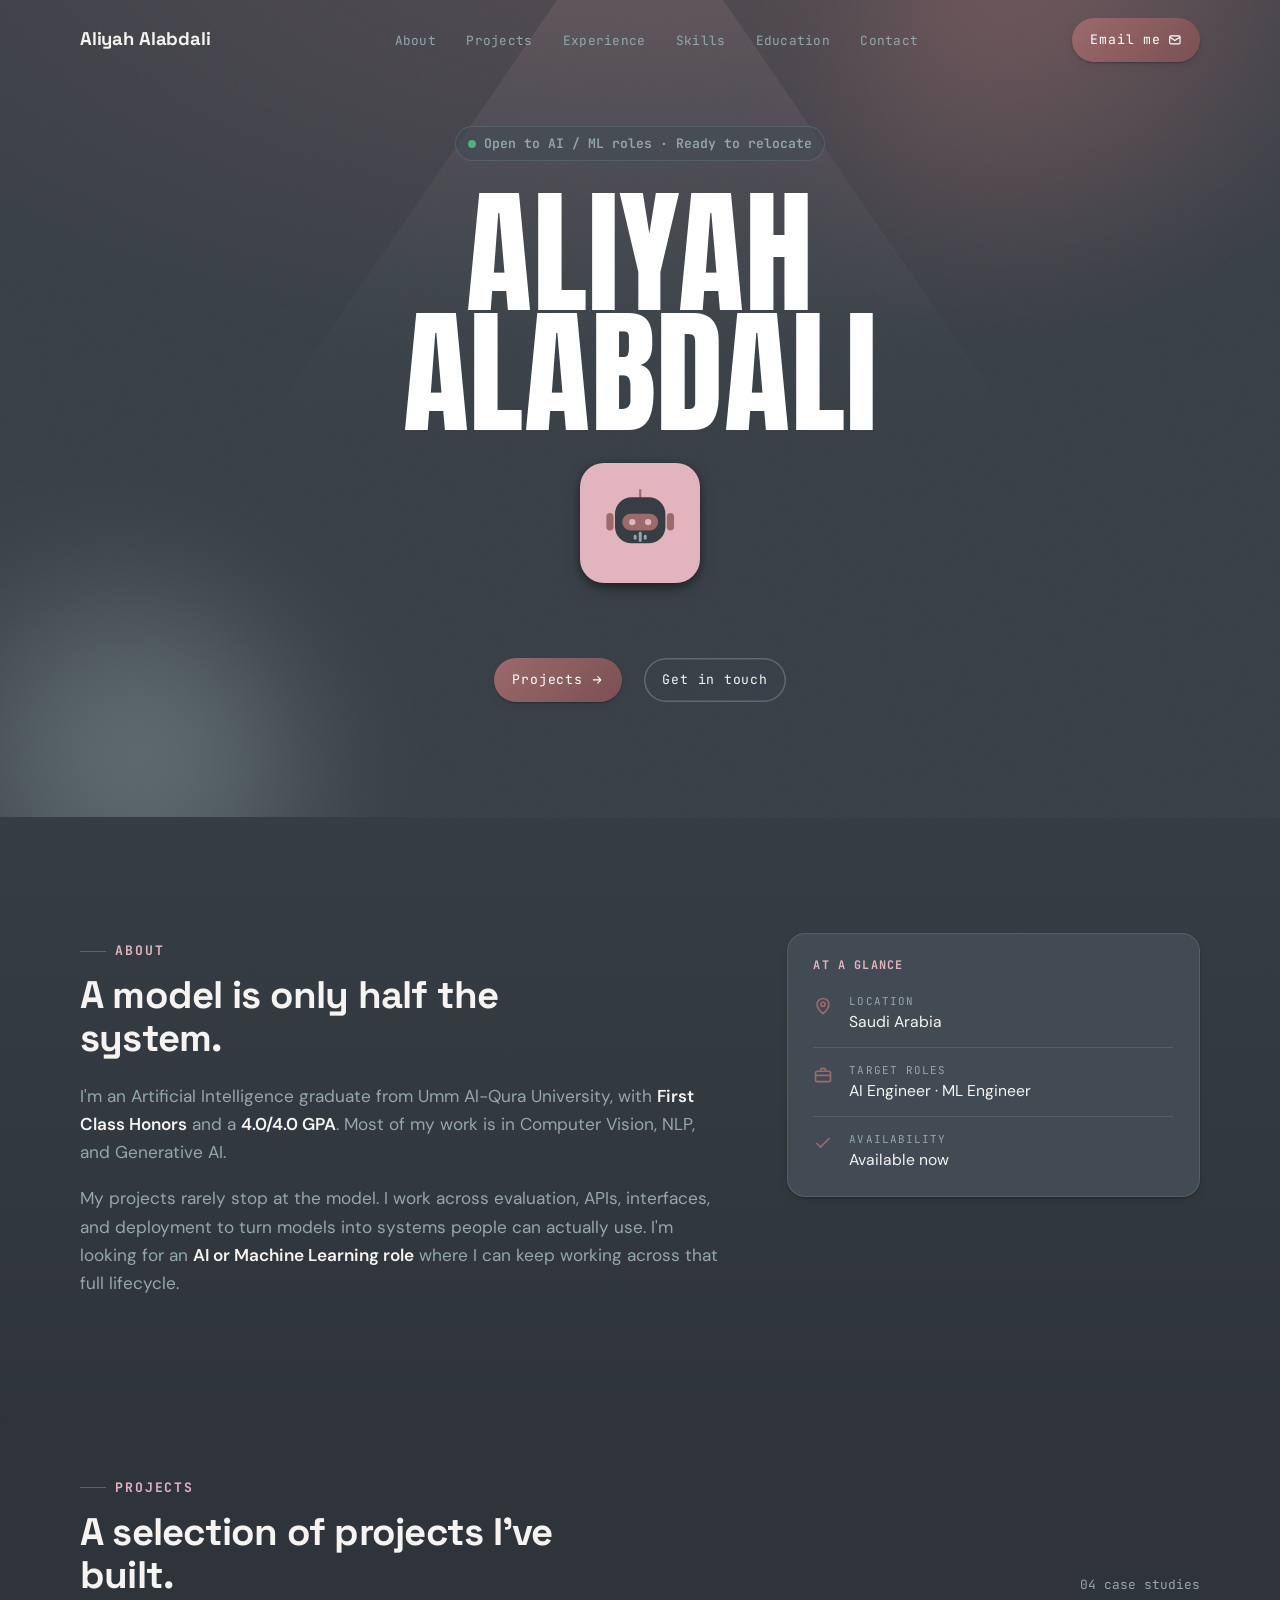
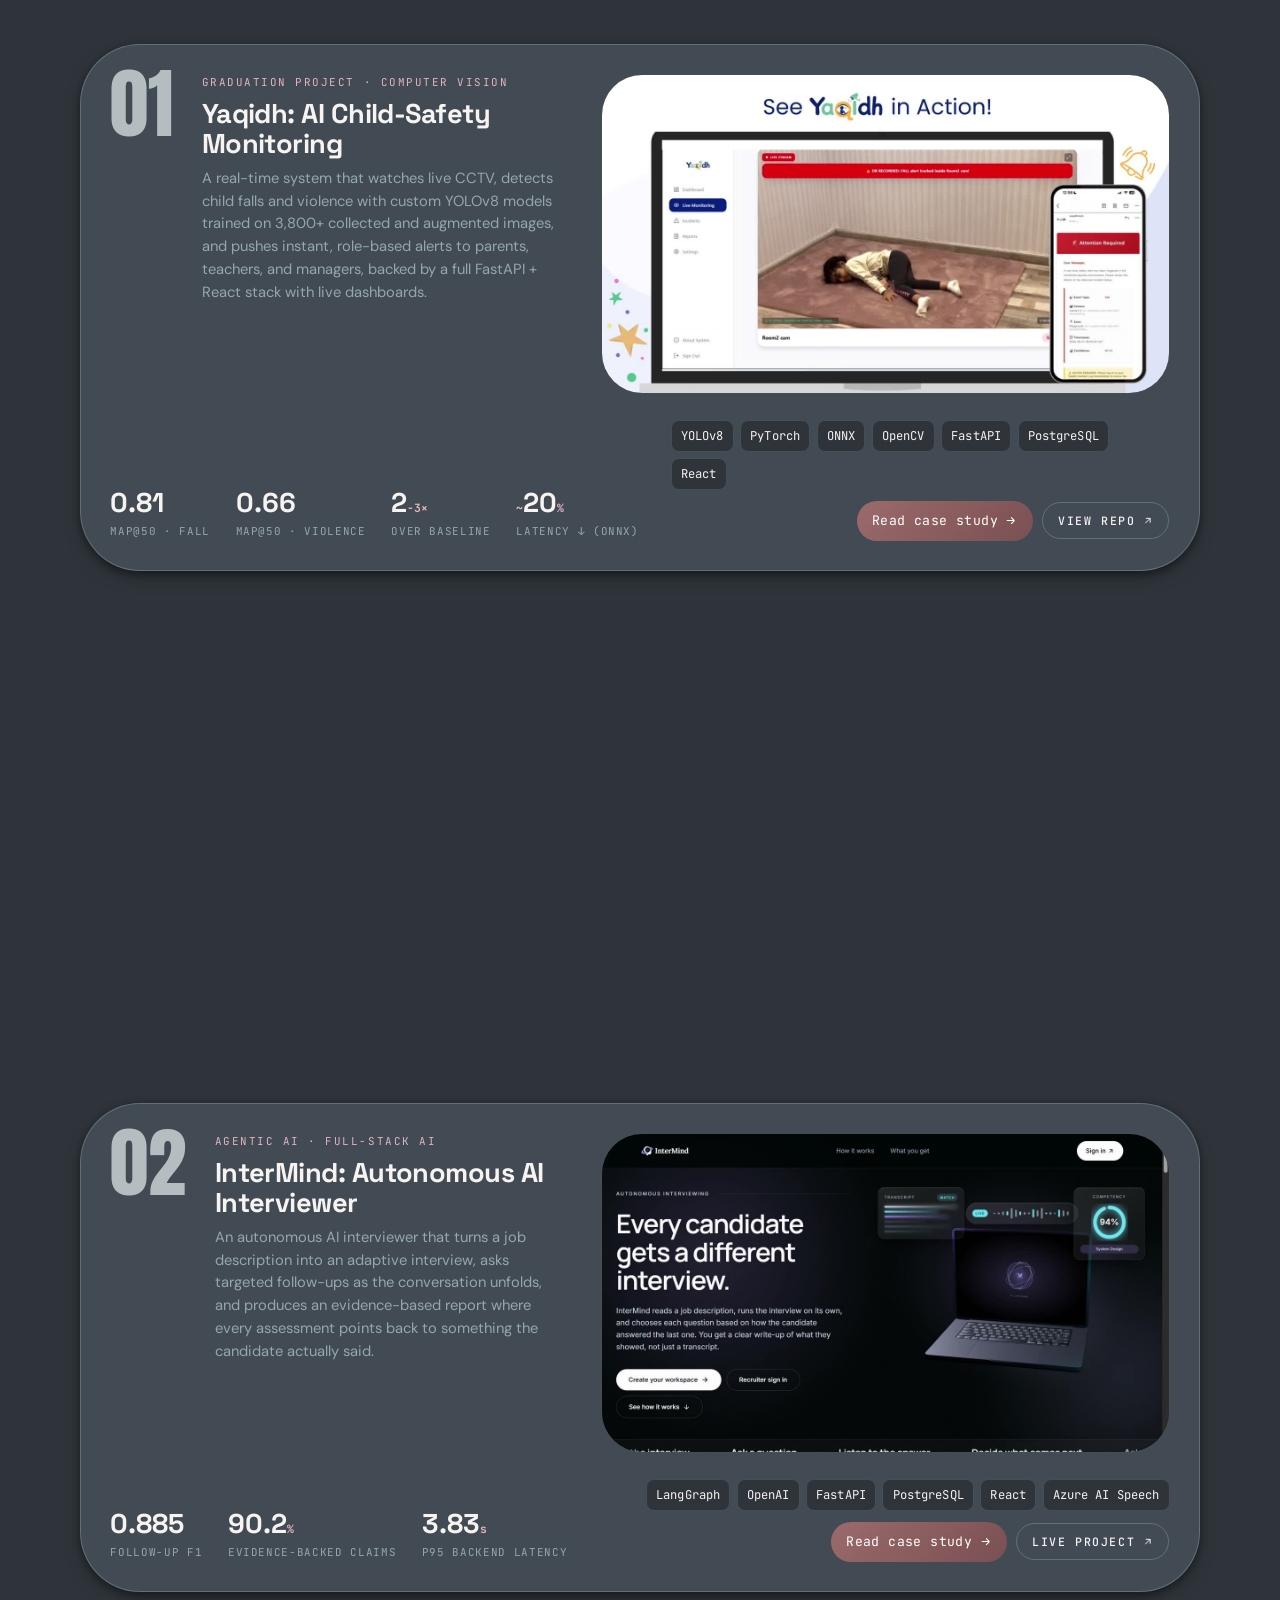
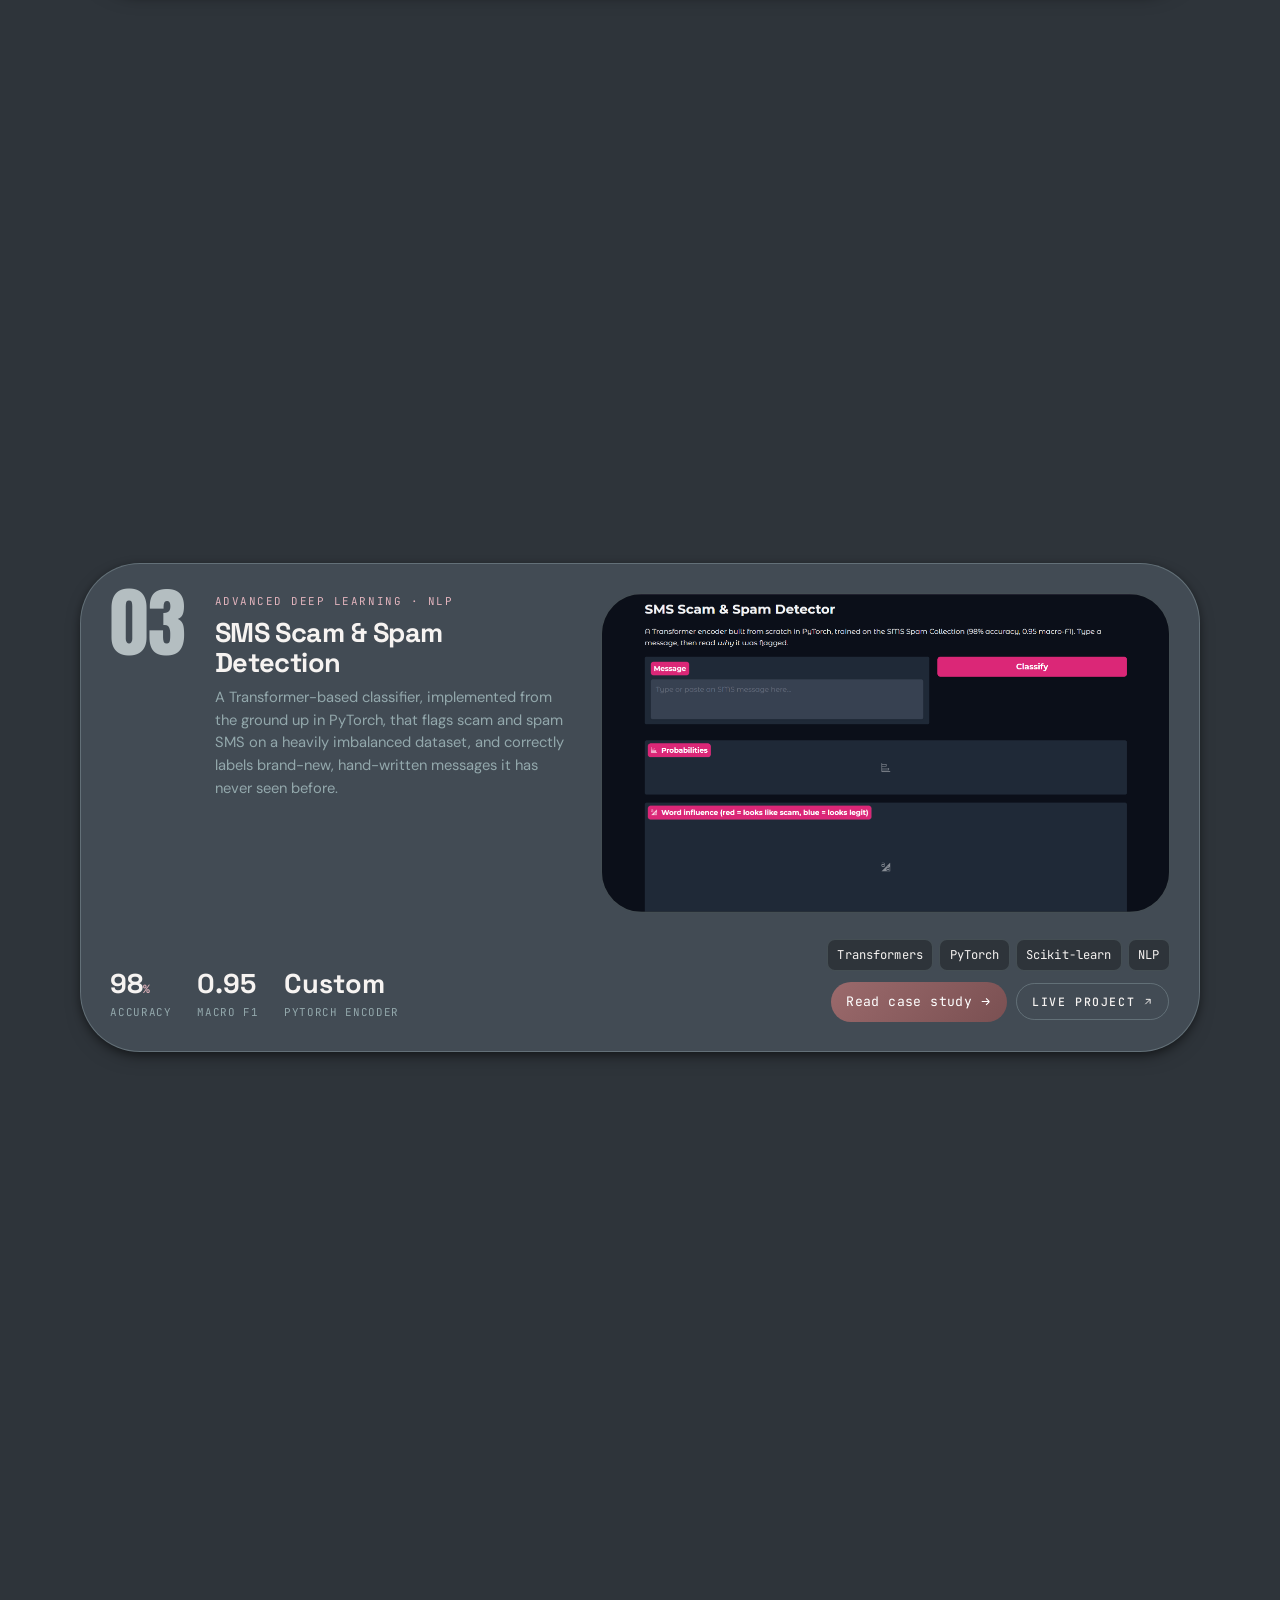
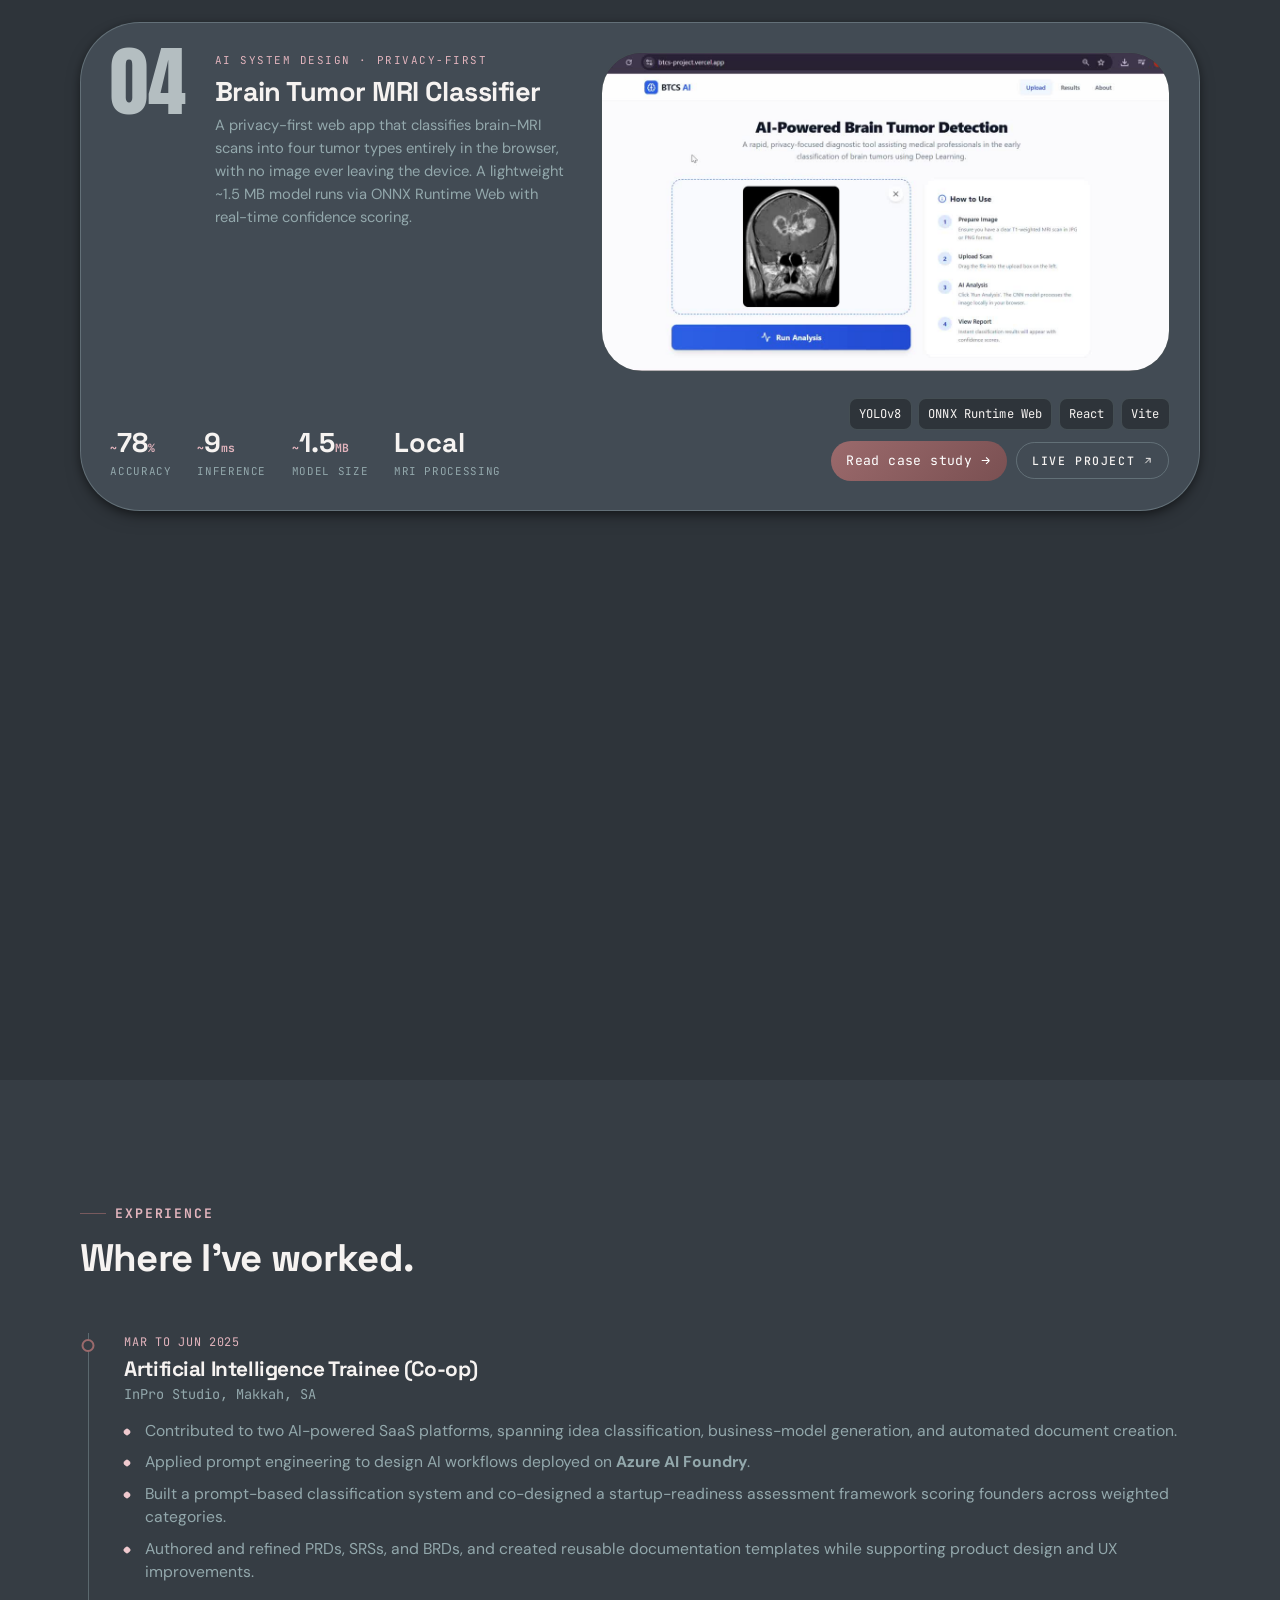
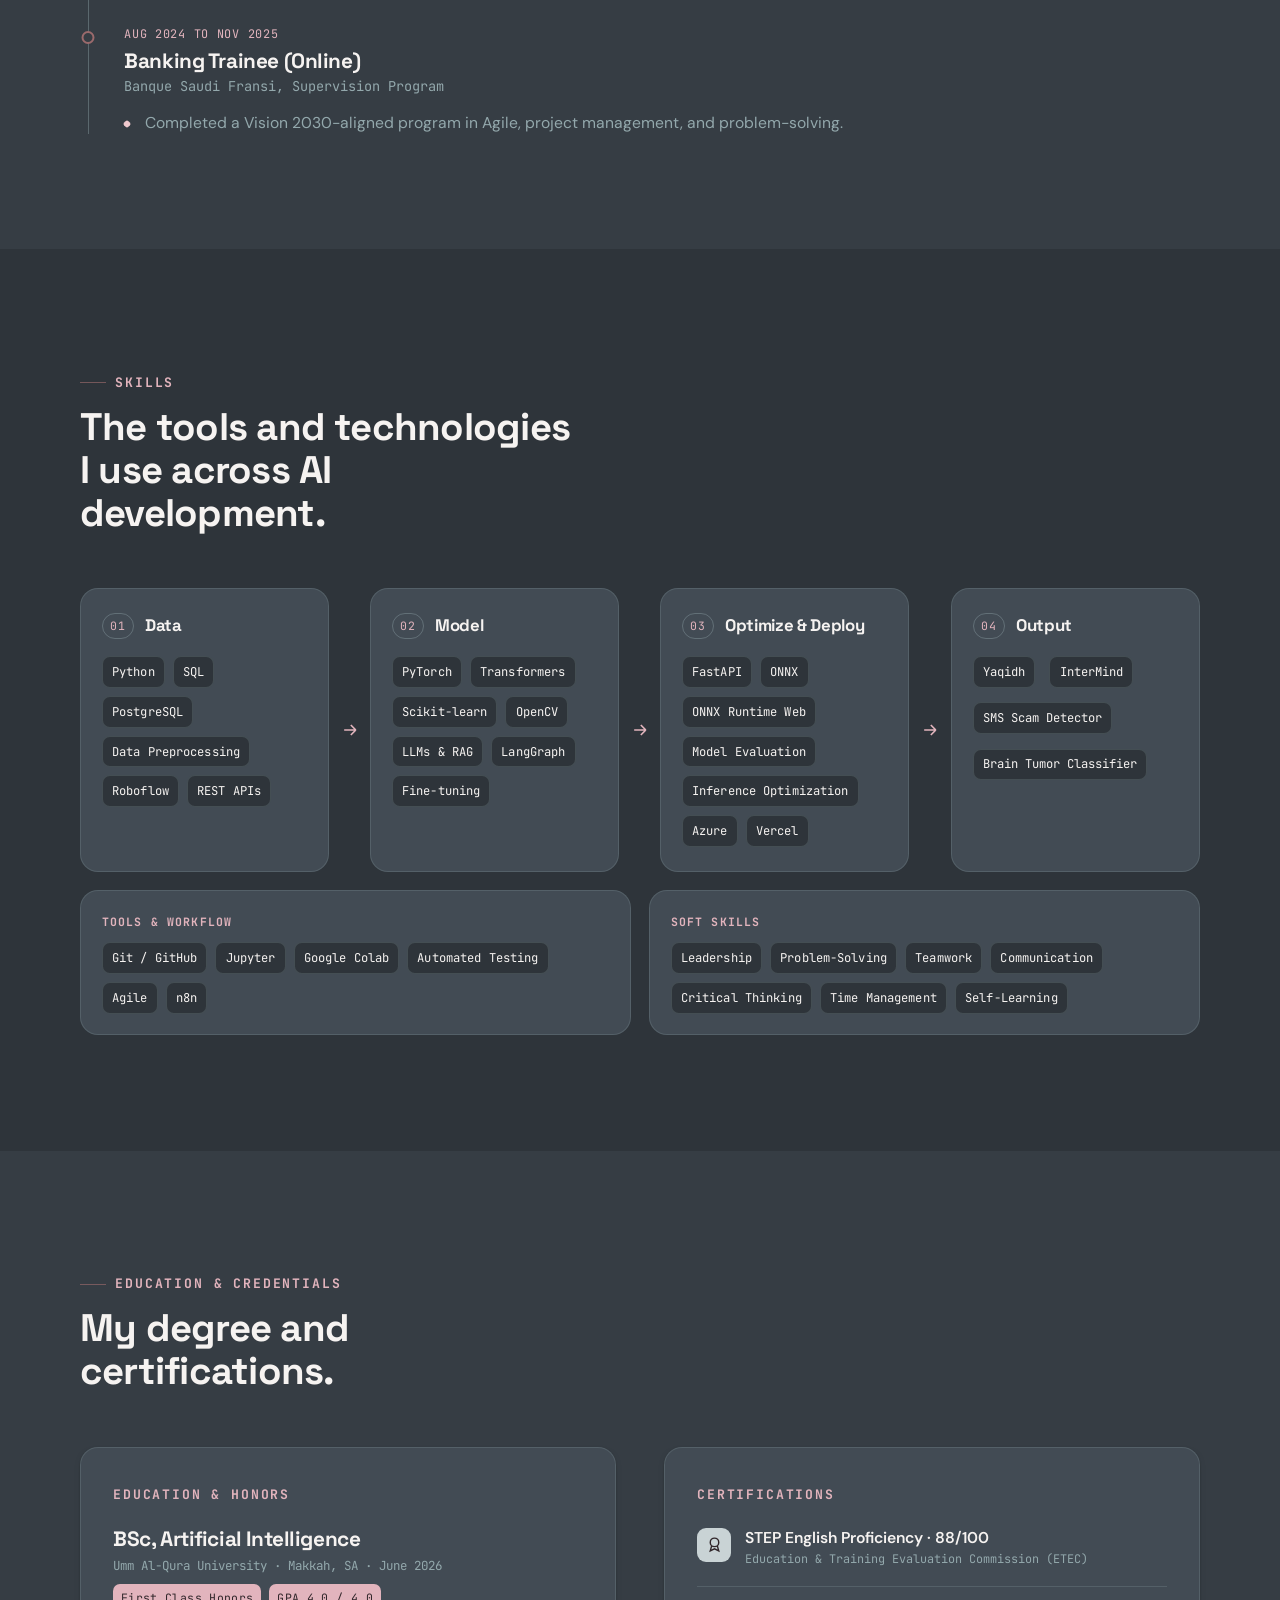
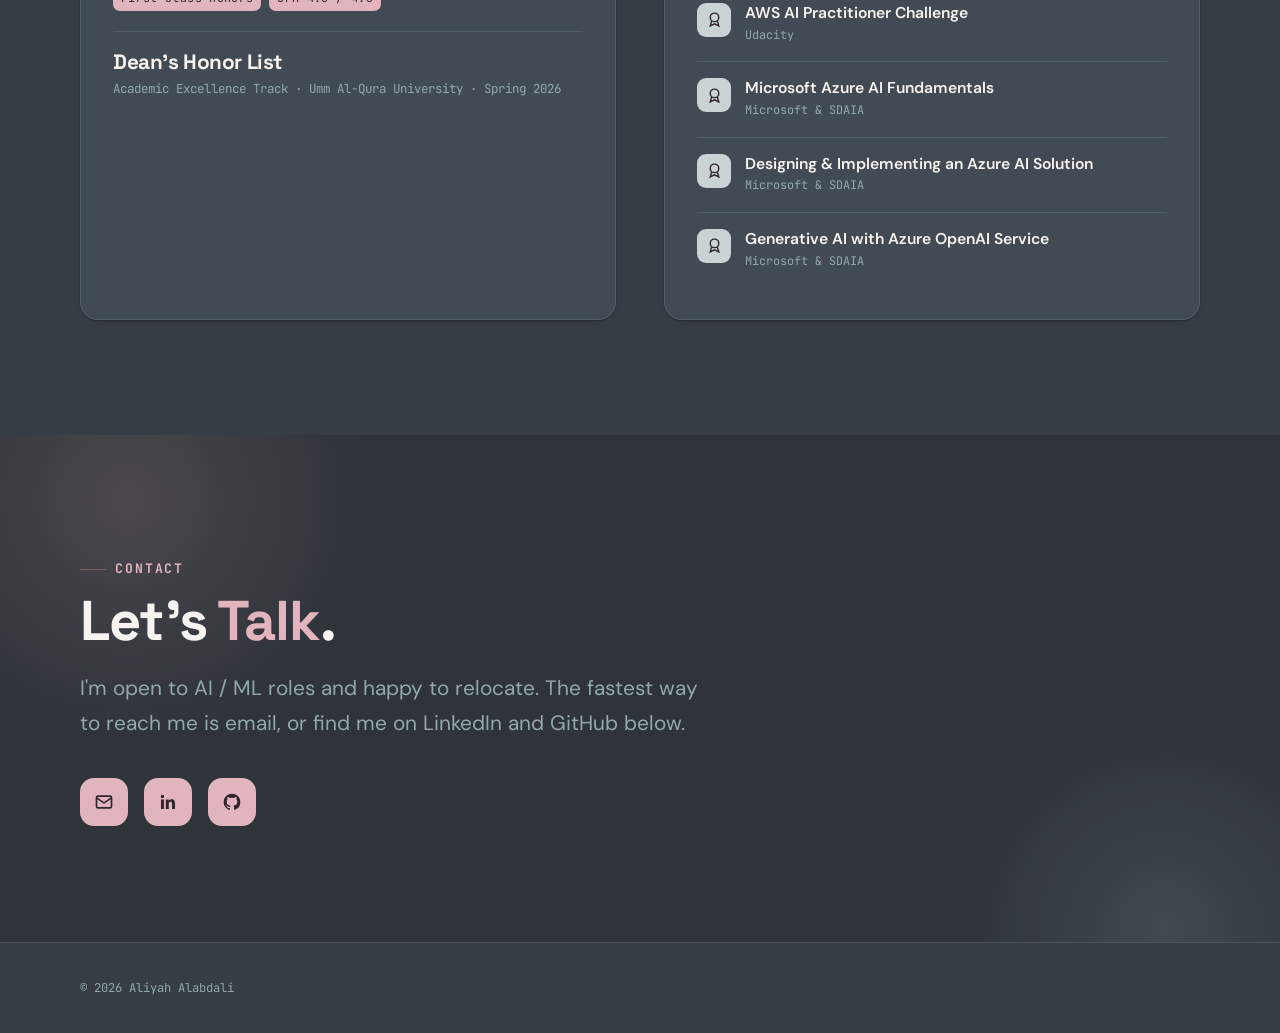
==== commit c3734385: "feat(portfolio): refine homepage navigation and project cards" ====
--- a/index.html
+++ b/index.html
@@ -67,27 +67,31 @@
 <header class="nav" id="top">
   <div class="wrap nav__inner">
     <a class="brand" href="#top" aria-label="Aliyah Alabdali home">
-      <span>Aliyah&nbsp;Alabdali</span>
+      <span class="brand__name"><span>Aliyah</span><span>Alabdali</span></span>
     </a>
 
+    <!-- Link order mirrors the section order of the page, so the scrollspy
+         indicator only ever travels in one direction as you read down. -->
     <nav class="nav__menu" aria-label="Primary">
       <ul class="nav__links">
         <li aria-hidden="true"><span class="nav__pill"></span></li>
         <li><a href="#about">About</a></li>
-        <li><a href="#skills">Skills</a></li>
         <li><a href="#work">Projects</a></li>
         <li><a href="#experience">Experience</a></li>
+        <li><a href="#skills">Skills</a></li>
         <li><a href="#education">Education</a></li>
         <li><a href="#contact">Contact</a></li>
       </ul>
-      <a class="btn btn--primary" href="#contact">Get in touch
-        <svg viewBox="0 0 24 24" fill="none" stroke="currentColor" stroke-width="2" aria-hidden="true"><path d="M5 12h14m0 0l-6-6m6 6l-6 6"/></svg>
+      <!-- Opens a mail client rather than scrolling to #contact: the Contact
+           link above already does the scrolling, so this button has its own job. -->
+      <a class="btn btn--primary" href="mailto:AliyahAlabdali24@gmail.com">Email me
+        <svg viewBox="0 0 24 24" fill="none" stroke="currentColor" stroke-width="2" aria-hidden="true"><rect x="3" y="5" width="18" height="14" rx="2"/><path d="M3 7l9 6 9-6"/></svg>
       </a>
     </nav>
 
     <div class="nav__cta">
-      <a class="btn btn--primary" href="#contact">Get in touch
-        <svg viewBox="0 0 24 24" fill="none" stroke="currentColor" stroke-width="2" aria-hidden="true"><path d="M5 12h14m0 0l-6-6m6 6l-6 6"/></svg>
+      <a class="btn btn--primary" href="mailto:AliyahAlabdali24@gmail.com">Email me
+        <svg viewBox="0 0 24 24" fill="none" stroke="currentColor" stroke-width="2" aria-hidden="true"><rect x="3" y="5" width="18" height="14" rx="2"/><path d="M3 7l9 6 9-6"/></svg>
       </a>
       <button class="nav__toggle" aria-label="Open menu" aria-expanded="false"><span></span></button>
     </div>
@@ -178,78 +182,6 @@
   </div>
 </section>
 
-<!-- ================= SKILLS ================= -->
-<section class="section" id="skills" aria-labelledby="skills-h">
-  <div class="wrap">
-    <div class="sec-head" data-reveal>
-      <span class="eyebrow">Skills</span>
-      <h2 class="section-title" id="skills-h">The tools and technologies I use across AI development.</h2>
-    </div>
-
-    <div class="pipeline">
-      <div class="pipe-stage" data-reveal>
-        <div class="pipe-stage__head"><span class="pipe-stage__n">01</span><h3>Data</h3></div>
-        <div class="chips">
-          <span class="chip">Python</span><span class="chip">SQL</span><span class="chip">PostgreSQL</span>
-          <span class="chip">Data Preprocessing</span><span class="chip">Roboflow</span><span class="chip">REST APIs</span>
-        </div>
-      </div>
-
-      <div class="pipe-arrow" aria-hidden="true"><svg viewBox="0 0 24 24" fill="none" stroke="currentColor" stroke-width="2"><path d="M5 12h14m0 0l-6-6m6 6l-6 6"/></svg></div>
-
-      <div class="pipe-stage" data-reveal data-delay="1">
-        <div class="pipe-stage__head"><span class="pipe-stage__n">02</span><h3>Model</h3></div>
-        <div class="chips">
-          <span class="chip">PyTorch</span><span class="chip">Transformers</span><span class="chip">Scikit-learn</span>
-          <span class="chip">OpenCV</span><span class="chip">LLMs &amp; RAG</span><span class="chip">LangGraph</span>
-          <span class="chip">Fine-tuning</span>
-        </div>
-      </div>
-
-      <div class="pipe-arrow" aria-hidden="true"><svg viewBox="0 0 24 24" fill="none" stroke="currentColor" stroke-width="2"><path d="M5 12h14m0 0l-6-6m6 6l-6 6"/></svg></div>
-
-      <div class="pipe-stage" data-reveal data-delay="2">
-        <div class="pipe-stage__head"><span class="pipe-stage__n">03</span><h3>Optimize &amp; Deploy</h3></div>
-        <div class="chips">
-          <span class="chip">FastAPI</span><span class="chip">ONNX</span><span class="chip">ONNX Runtime Web</span>
-          <span class="chip">Model Evaluation</span><span class="chip">Inference Optimization</span><span class="chip">Azure</span>
-          <span class="chip">Vercel</span>
-        </div>
-      </div>
-
-      <div class="pipe-arrow" aria-hidden="true"><svg viewBox="0 0 24 24" fill="none" stroke="currentColor" stroke-width="2"><path d="M5 12h14m0 0l-6-6m6 6l-6 6"/></svg></div>
-
-      <div class="pipe-stage pipe-stage--apps" data-reveal data-delay="3">
-        <div class="pipe-stage__head"><span class="pipe-stage__n">04</span><h3>Application</h3></div>
-        <div class="chips">
-          <a class="pipe-app" href="projects/yaqidh.html">Yaqidh</a>
-          <a class="pipe-app" href="projects/intermind.html">InterMind</a>
-          <a class="pipe-app" href="projects/sms-scam-detection.html">SMS Scam Detector</a>
-          <a class="pipe-app" href="projects/brain-tumor.html">Brain Tumor Classifier</a>
-        </div>
-      </div>
-    </div>
-
-    <div class="skills__extra" data-reveal data-delay="1">
-      <div class="skills__extra-col">
-        <h4>Tools &amp; Workflow</h4>
-        <div class="chips">
-          <span class="chip">Git / GitHub</span><span class="chip">Jupyter</span><span class="chip">Google Colab</span>
-          <span class="chip">Automated Testing</span><span class="chip">Agile</span><span class="chip">n8n</span>
-        </div>
-      </div>
-      <div class="skills__extra-col">
-        <h4>Strengths</h4>
-        <div class="chips">
-          <span class="chip">Leadership</span><span class="chip">Problem-Solving</span><span class="chip">Teamwork</span>
-          <span class="chip">Communication</span><span class="chip">Critical Thinking</span><span class="chip">Time Management</span>
-          <span class="chip">Self-Learning</span>
-        </div>
-      </div>
-    </div>
-  </div>
-</section>
-
 <!-- ================= WORK / PROJECTS ================= -->
 <!-- Sticky-stacking cards: each .pstack__item supplies the scroll distance,
      its .pstack__card sticks below the nav at a per-card offset set in CSS, and
@@ -274,7 +206,7 @@
           <div class="pcard__head">
             <span class="pcard__n" aria-hidden="true">01</span>
             <div class="pcard__meta">
-              <span class="pcard__cat">Graduation Project · Computer Vision</span>
+              <span class="pcard__cat">Graduation Project &middot; Computer Vision</span>
               <h3 class="pcard__title">Yaqidh: AI Child-Safety Monitoring</h3>
               <!-- Two lengths of the same blurb. Only one is ever in the document at a
                    time: display:none takes the other out of the accessibility tree as
@@ -285,24 +217,27 @@
               <p class="pcard__desc pcard__desc--short">Real-time child-safety monitoring that detects falls and violence with custom
                 YOLOv8 models and sends instant role-based alerts through a FastAPI + React platform.</p>
             </div>
-            <a class="btn-live" href="https://github.com/Yaqidh-Project/Yaqidh" target="_blank" rel="noopener" data-magnet>View Repo
-              <svg viewBox="0 0 24 24" fill="none" stroke="currentColor" stroke-width="2" aria-hidden="true"><path d="M7 17L17 7m0 0H8m9 0v9"/></svg></a>
           </div>
 
           <div class="pcard__facts">
             <div class="pcard__stats">
-              <div class="pstat"><div class="n"><span data-count="0.81" data-dec="2">0.81</span></div><div class="l">mAP@50 · fall</div></div>
-              <div class="pstat"><div class="n"><span data-count="0.66" data-dec="2">0.66</span></div><div class="l">mAP@50 · violence</div></div>
-              <div class="pstat"><div class="n"><span data-count="2" data-dec="0">2</span><small>-3×</small></div><div class="l">over baseline</div></div>
-              <div class="pstat"><div class="n"><small>~</small><span data-count="20" data-dec="0">20</span><small>%</small></div><div class="l">latency ↓ (ONNX)</div></div>
+              <div class="pstat"><div class="n"><span data-count="0.81" data-dec="2">0.81</span></div><div class="l">mAP@50 &middot; fall</div></div>
+              <div class="pstat"><div class="n"><span data-count="0.66" data-dec="2">0.66</span></div><div class="l">mAP@50 &middot; violence</div></div>
+              <div class="pstat"><div class="n"><span data-count="2" data-dec="0">2</span><small>-3&times;</small></div><div class="l">over baseline</div></div>
+              <div class="pstat"><div class="n"><small>~</small><span data-count="20" data-dec="0">20</span><small>%</small></div><div class="l">latency &darr; (ONNX)</div></div>
             </div>
             <div class="pcard__aside">
               <div class="pcard__tags chips">
-                <span class="chip">YOLOv8</span><span class="chip">PyTorch</span><span class="chip">ONNX</span><span class="chip">OpenCV</span>
-                <span class="chip">FastAPI</span><span class="chip">PostgreSQL</span><span class="chip">React</span>
-              </div>
-              <a class="link-arrow solid" href="projects/yaqidh.html">Read case study
-                <svg viewBox="0 0 24 24" fill="none" stroke="currentColor" stroke-width="2" aria-hidden="true"><path d="M5 12h14m0 0l-6-6m6 6l-6 6"/></svg></a>
+                <span class="chip">YOLOv8</span><span class="chip">PyTorch</span><span class="chip">ONNX</span><span class="chip">OpenCV</span><span class="chip">FastAPI</span><span class="chip">PostgreSQL</span><span class="chip">React</span>
+              </div>
+              <!-- Both ways into the project sit together: the write-up and the
+                   thing itself, so neither has to be hunted for in another corner. -->
+              <div class="pcard__links">
+                <a class="link-arrow solid" href="projects/yaqidh.html">Read case study
+                  <svg viewBox="0 0 24 24" fill="none" stroke="currentColor" stroke-width="2" aria-hidden="true"><path d="M5 12h14m0 0l-6-6m6 6l-6 6"/></svg></a>
+                <a class="btn-live" href="https://github.com/Yaqidh-Project/Yaqidh" target="_blank" rel="noopener" data-magnet>View Repo
+                  <svg viewBox="0 0 24 24" fill="none" stroke="currentColor" stroke-width="2" aria-hidden="true"><path d="M7 17L17 7m0 0H8m9 0v9"/></svg></a>
+              </div>
             </div>
           </div>
 
@@ -322,23 +257,37 @@
           <div class="pcard__head">
             <span class="pcard__n" aria-hidden="true">02</span>
             <div class="pcard__meta">
-              <span class="pcard__cat">Agentic AI · Full-Stack AI</span>
+              <span class="pcard__cat">Agentic AI &middot; Full-Stack AI</span>
               <h3 class="pcard__title">InterMind: Autonomous AI Interviewer</h3>
-              <p class="pcard__desc">An autonomous AI interviewer that turns a job description into an adaptive
+              <!-- Two lengths of the same blurb. Only one is ever in the document at a
+                   time: display:none takes the other out of the accessibility tree as
+                   well as the layout, so nothing is read twice. -->
+              <p class="pcard__desc pcard__desc--long">An autonomous AI interviewer that turns a job description into an adaptive
+                interview, asks targeted follow-ups as the conversation unfolds, and produces an evidence-based
+                report where every assessment points back to something the candidate actually said.</p>
+              <p class="pcard__desc pcard__desc--short">An autonomous AI interviewer that turns a job description into an adaptive
                 interview, asks targeted follow-ups, and produces an evidence-based report.</p>
             </div>
-            <a class="btn-live" href="https://intermind-ai.vercel.app" target="_blank" rel="noopener" data-magnet>Live Project
-              <svg viewBox="0 0 24 24" fill="none" stroke="currentColor" stroke-width="2" aria-hidden="true"><path d="M7 17L17 7m0 0H8m9 0v9"/></svg></a>
           </div>
 
           <div class="pcard__facts">
+            <div class="pcard__stats">
+              <div class="pstat"><div class="n"><span data-count="0.885" data-dec="3">0.885</span></div><div class="l">Follow-up F1</div></div>
+              <div class="pstat"><div class="n"><span data-count="90.2" data-dec="1">90.2</span><small>%</small></div><div class="l">Evidence-backed Claims</div></div>
+              <div class="pstat"><div class="n"><span data-count="3.83" data-dec="2">3.83</span><small>s</small></div><div class="l">P95 Backend Latency</div></div>
+            </div>
             <div class="pcard__aside">
               <div class="pcard__tags chips">
-                <span class="chip">LangGraph</span><span class="chip">OpenAI</span><span class="chip">FastAPI</span>
-                <span class="chip">PostgreSQL</span><span class="chip">React</span><span class="chip">Azure AI Speech</span>
-              </div>
-              <a class="link-arrow solid" href="projects/intermind.html">Read case study
-                <svg viewBox="0 0 24 24" fill="none" stroke="currentColor" stroke-width="2" aria-hidden="true"><path d="M5 12h14m0 0l-6-6m6 6l-6 6"/></svg></a>
+                <span class="chip">LangGraph</span><span class="chip">OpenAI</span><span class="chip">FastAPI</span><span class="chip">PostgreSQL</span><span class="chip">React</span><span class="chip">Azure AI Speech</span>
+              </div>
+              <!-- Both ways into the project sit together: the write-up and the
+                   thing itself, so neither has to be hunted for in another corner. -->
+              <div class="pcard__links">
+                <a class="link-arrow solid" href="projects/intermind.html">Read case study
+                  <svg viewBox="0 0 24 24" fill="none" stroke="currentColor" stroke-width="2" aria-hidden="true"><path d="M5 12h14m0 0l-6-6m6 6l-6 6"/></svg></a>
+                <a class="btn-live" href="https://intermind-ai.vercel.app" target="_blank" rel="noopener" data-magnet>Live Project
+                  <svg viewBox="0 0 24 24" fill="none" stroke="currentColor" stroke-width="2" aria-hidden="true"><path d="M7 17L17 7m0 0H8m9 0v9"/></svg></a>
+              </div>
             </div>
           </div>
 
@@ -358,27 +307,37 @@
           <div class="pcard__head">
             <span class="pcard__n" aria-hidden="true">03</span>
             <div class="pcard__meta">
-              <span class="pcard__cat">Advanced Deep Learning · NLP</span>
+              <span class="pcard__cat">Advanced Deep Learning &middot; NLP</span>
               <h3 class="pcard__title">SMS Scam &amp; Spam Detection</h3>
-              <p class="pcard__desc">A Transformer-based classifier, implemented from the ground up in PyTorch, that
+              <!-- Two lengths of the same blurb. Only one is ever in the document at a
+                   time: display:none takes the other out of the accessibility tree as
+                   well as the layout, so nothing is read twice. -->
+              <p class="pcard__desc pcard__desc--long">A Transformer-based classifier, implemented from the ground up in PyTorch, that
                 flags scam and spam SMS on a heavily imbalanced dataset, and correctly labels brand-new, hand-written
                 messages it has never seen before.</p>
-            </div>
-            <a class="btn-live" href="https://huggingface.co/spaces/AliyahAlabdali/sms-scam-detector" target="_blank" rel="noopener" data-magnet>Live Project
-              <svg viewBox="0 0 24 24" fill="none" stroke="currentColor" stroke-width="2" aria-hidden="true"><path d="M7 17L17 7m0 0H8m9 0v9"/></svg></a>
+              <p class="pcard__desc pcard__desc--short">A Transformer encoder built from scratch in PyTorch that flags scam and spam SMS on a
+                heavily imbalanced dataset, and holds up on messages it has never seen.</p>
+            </div>
           </div>
 
           <div class="pcard__facts">
             <div class="pcard__stats">
               <div class="pstat"><div class="n"><span data-count="98" data-dec="0">98</span><small>%</small></div><div class="l">accuracy</div></div>
               <div class="pstat"><div class="n"><span data-count="0.95" data-dec="2">0.95</span></div><div class="l">macro F1</div></div>
+              <div class="pstat"><div class="n">Custom</div><div class="l">PyTorch encoder</div></div>
             </div>
             <div class="pcard__aside">
               <div class="pcard__tags chips">
                 <span class="chip">Transformers</span><span class="chip">PyTorch</span><span class="chip">Scikit-learn</span><span class="chip">NLP</span>
               </div>
-              <a class="link-arrow solid" href="projects/sms-scam-detection.html">Read case study
-                <svg viewBox="0 0 24 24" fill="none" stroke="currentColor" stroke-width="2" aria-hidden="true"><path d="M5 12h14m0 0l-6-6m6 6l-6 6"/></svg></a>
+              <!-- Both ways into the project sit together: the write-up and the
+                   thing itself, so neither has to be hunted for in another corner. -->
+              <div class="pcard__links">
+                <a class="link-arrow solid" href="projects/sms-scam-detection.html">Read case study
+                  <svg viewBox="0 0 24 24" fill="none" stroke="currentColor" stroke-width="2" aria-hidden="true"><path d="M5 12h14m0 0l-6-6m6 6l-6 6"/></svg></a>
+                <a class="btn-live" href="https://huggingface.co/spaces/AliyahAlabdali/sms-scam-detector" target="_blank" rel="noopener" data-magnet>Live Project
+                  <svg viewBox="0 0 24 24" fill="none" stroke="currentColor" stroke-width="2" aria-hidden="true"><path d="M7 17L17 7m0 0H8m9 0v9"/></svg></a>
+              </div>
             </div>
           </div>
 
@@ -398,14 +357,17 @@
           <div class="pcard__head">
             <span class="pcard__n" aria-hidden="true">04</span>
             <div class="pcard__meta">
-              <span class="pcard__cat">AI System Design · Privacy-first</span>
+              <span class="pcard__cat">AI System Design &middot; Privacy-first</span>
               <h3 class="pcard__title">Brain Tumor MRI Classifier</h3>
-              <p class="pcard__desc">A privacy-first web app that classifies brain-MRI scans into four tumor types
+              <!-- Two lengths of the same blurb. Only one is ever in the document at a
+                   time: display:none takes the other out of the accessibility tree as
+                   well as the layout, so nothing is read twice. -->
+              <p class="pcard__desc pcard__desc--long">A privacy-first web app that classifies brain-MRI scans into four tumor types
                 entirely in the browser, with no image ever leaving the device. A lightweight ~1.5&nbsp;MB model runs via
                 ONNX Runtime Web with real-time confidence scoring.</p>
-            </div>
-            <a class="btn-live" href="https://btcs-project.vercel.app/" target="_blank" rel="noopener" data-magnet>Live Project
-              <svg viewBox="0 0 24 24" fill="none" stroke="currentColor" stroke-width="2" aria-hidden="true"><path d="M7 17L17 7m0 0H8m9 0v9"/></svg></a>
+              <p class="pcard__desc pcard__desc--short">A privacy-first web app that classifies brain-MRI scans into four tumor types entirely
+                in the browser, with no image ever leaving the device.</p>
+            </div>
           </div>
 
           <div class="pcard__facts">
@@ -413,13 +375,20 @@
               <div class="pstat"><div class="n"><small>~</small><span data-count="79" data-dec="0">79</span><small>%</small></div><div class="l">accuracy</div></div>
               <div class="pstat"><div class="n"><small>~</small><span data-count="9" data-dec="0">9</span><small>ms</small></div><div class="l">inference</div></div>
               <div class="pstat"><div class="n"><small>~</small><span data-count="1.5" data-dec="1">1.5</span><small>MB</small></div><div class="l">model size</div></div>
+              <div class="pstat"><div class="n">Local</div><div class="l">MRI processing</div></div>
             </div>
             <div class="pcard__aside">
               <div class="pcard__tags chips">
                 <span class="chip">YOLOv8</span><span class="chip">ONNX Runtime Web</span><span class="chip">React</span><span class="chip">Vite</span>
               </div>
-              <a class="link-arrow solid" href="projects/brain-tumor.html">Read case study
-                <svg viewBox="0 0 24 24" fill="none" stroke="currentColor" stroke-width="2" aria-hidden="true"><path d="M5 12h14m0 0l-6-6m6 6l-6 6"/></svg></a>
+              <!-- Both ways into the project sit together: the write-up and the
+                   thing itself, so neither has to be hunted for in another corner. -->
+              <div class="pcard__links">
+                <a class="link-arrow solid" href="projects/brain-tumor.html">Read case study
+                  <svg viewBox="0 0 24 24" fill="none" stroke="currentColor" stroke-width="2" aria-hidden="true"><path d="M5 12h14m0 0l-6-6m6 6l-6 6"/></svg></a>
+                <a class="btn-live" href="https://btcs-project.vercel.app/" target="_blank" rel="noopener" data-magnet>Live Project
+                  <svg viewBox="0 0 24 24" fill="none" stroke="currentColor" stroke-width="2" aria-hidden="true"><path d="M7 17L17 7m0 0H8m9 0v9"/></svg></a>
+              </div>
             </div>
           </div>
 
@@ -468,8 +437,80 @@
   </div>
 </section>
 
+<!-- ================= SKILLS ================= -->
+<section class="section section--alt" id="skills" aria-labelledby="skills-h">
+  <div class="wrap">
+    <div class="sec-head" data-reveal>
+      <span class="eyebrow">Skills</span>
+      <h2 class="section-title" id="skills-h">The tools and technologies I use across AI development.</h2>
+    </div>
+
+    <div class="pipeline">
+      <div class="pipe-stage" data-reveal>
+        <div class="pipe-stage__head"><span class="pipe-stage__n">01</span><h3>Data</h3></div>
+        <div class="chips">
+          <span class="chip">Python</span><span class="chip">SQL</span><span class="chip">PostgreSQL</span>
+          <span class="chip">Data Preprocessing</span><span class="chip">Roboflow</span><span class="chip">REST APIs</span>
+        </div>
+      </div>
+
+      <div class="pipe-arrow" aria-hidden="true"><svg viewBox="0 0 24 24" fill="none" stroke="currentColor" stroke-width="2"><path d="M5 12h14m0 0l-6-6m6 6l-6 6"/></svg></div>
+
+      <div class="pipe-stage" data-reveal data-delay="1">
+        <div class="pipe-stage__head"><span class="pipe-stage__n">02</span><h3>Model</h3></div>
+        <div class="chips">
+          <span class="chip">PyTorch</span><span class="chip">Transformers</span><span class="chip">Scikit-learn</span>
+          <span class="chip">OpenCV</span><span class="chip">LLMs &amp; RAG</span><span class="chip">LangGraph</span>
+          <span class="chip">Fine-tuning</span>
+        </div>
+      </div>
+
+      <div class="pipe-arrow" aria-hidden="true"><svg viewBox="0 0 24 24" fill="none" stroke="currentColor" stroke-width="2"><path d="M5 12h14m0 0l-6-6m6 6l-6 6"/></svg></div>
+
+      <div class="pipe-stage" data-reveal data-delay="2">
+        <div class="pipe-stage__head"><span class="pipe-stage__n">03</span><h3>Optimize &amp; Deploy</h3></div>
+        <div class="chips">
+          <span class="chip">FastAPI</span><span class="chip">ONNX</span><span class="chip">ONNX Runtime Web</span>
+          <span class="chip">Model Evaluation</span><span class="chip">Inference Optimization</span><span class="chip">Azure</span>
+          <span class="chip">Vercel</span>
+        </div>
+      </div>
+
+      <div class="pipe-arrow" aria-hidden="true"><svg viewBox="0 0 24 24" fill="none" stroke="currentColor" stroke-width="2"><path d="M5 12h14m0 0l-6-6m6 6l-6 6"/></svg></div>
+
+      <div class="pipe-stage pipe-stage--apps" data-reveal data-delay="3">
+        <div class="pipe-stage__head"><span class="pipe-stage__n">04</span><h3>Output</h3></div>
+        <div class="chips">
+          <a class="pipe-app" href="projects/yaqidh.html">Yaqidh</a>
+          <a class="pipe-app" href="projects/intermind.html">InterMind</a>
+          <a class="pipe-app" href="projects/sms-scam-detection.html">SMS Scam Detector</a>
+          <a class="pipe-app" href="projects/brain-tumor.html">Brain Tumor Classifier</a>
+        </div>
+      </div>
+    </div>
+
+    <div class="skills__extra" data-reveal data-delay="1">
+      <div class="skills__extra-col">
+        <h4>Tools &amp; Workflow</h4>
+        <div class="chips">
+          <span class="chip">Git / GitHub</span><span class="chip">Jupyter</span><span class="chip">Google Colab</span>
+          <span class="chip">Automated Testing</span><span class="chip">Agile</span><span class="chip">n8n</span>
+        </div>
+      </div>
+      <div class="skills__extra-col">
+        <h4>Soft Skills</h4>
+        <div class="chips">
+          <span class="chip">Leadership</span><span class="chip">Problem-Solving</span><span class="chip">Teamwork</span>
+          <span class="chip">Communication</span><span class="chip">Critical Thinking</span><span class="chip">Time Management</span>
+          <span class="chip">Self-Learning</span>
+        </div>
+      </div>
+    </div>
+  </div>
+</section>
+
 <!-- ================= EDUCATION + CERTS ================= -->
-<section class="section about" id="education" aria-labelledby="edu-h">
+<section class="section" id="education" aria-labelledby="edu-h">
   <div class="wrap">
     <div class="sec-head" data-reveal>
       <span class="eyebrow">Education &amp; credentials</span>
@@ -484,7 +525,6 @@
           <div class="badges">
             <span class="badge">First Class Honors</span>
             <span class="badge">GPA 4.0 / 4.0</span>
-            <span class="badge">STEP 88/100</span>
           </div>
         </div>
         <div class="edu-item">
@@ -495,6 +535,10 @@
 
       <div class="panel" data-reveal data-delay="1">
         <span class="eyebrow no-rule">Certifications</span>
+        <div class="cert">
+          <span class="cert__mark"><svg viewBox="0 0 24 24" fill="none" stroke="currentColor" stroke-width="2" aria-hidden="true"><circle cx="12" cy="9" r="6"/><path d="M8 14l-2 7 6-3 6 3-2-7"/></svg></span>
+          <div><h4>STEP English Proficiency &middot; 88/100</h4><div class="issuer">Education &amp; Training Evaluation Commission (ETEC)</div></div>
+        </div>
         <div class="cert">
           <span class="cert__mark"><svg viewBox="0 0 24 24" fill="none" stroke="currentColor" stroke-width="2" aria-hidden="true"><circle cx="12" cy="9" r="6"/><path d="M8 14l-2 7 6-3 6 3-2-7"/></svg></span>
           <div><h4>AWS AI Practitioner Challenge</h4><div class="issuer">Udacity</div></div>
--- a/assets/css/styles.css
+++ b/assets/css/styles.css
@@ -99,6 +99,8 @@
 /* ----- Layout helpers --------------------------------------------------- */
 .wrap{width:100%;max-width:var(--maxw);margin-inline:auto;padding-inline:var(--gutter)}
 .section{padding-block:var(--section-y)}
+/* Deeper band, used to break up a run of flat sections. */
+.section--alt{background:var(--cream-2)}
 .skip-link{position:absolute;left:-999px;top:0;z-index:200;background:var(--pink);color:var(--ink-on-light);
   padding:.7rem 1.1rem;border-radius:0 0 10px 0;font:600 .9rem var(--f-body)}
 .skip-link:focus{left:0}
@@ -155,6 +157,10 @@
 .nav.is-stuck .nav__inner{padding-block:var(--nav-pad-stuck)}
 .brand{display:inline-flex;align-items:center;gap:.6rem;font-family:var(--f-display);
   font-weight:700;font-size:1.15rem;letter-spacing:-.01em}
+/* The display face sets the two names tight enough to read as one word, so they
+   are two elements with a real 5px gap between them - word-spacing would do the
+   same job but is not applied to a no-break space by every browser. */
+.brand__name{display:inline-flex;gap:5px}
 .brand .monogram{width:38px;height:38px;flex:0 0 auto}
 .nav__links{display:flex;align-items:center;gap:1.9rem;position:relative}
 .nav__pill{position:absolute;left:0;top:.1rem;height:1.9rem;border-radius:100px;background:var(--pastel);
@@ -201,7 +207,7 @@
 .hero__stage{position:relative;z-index:1;text-align:center;margin:2rem auto 0;
   display:flex;flex-direction:column;align-items:center;max-width:none}
 .hero__giant{font-family:var(--f-hero);font-weight:400;text-transform:uppercase;
-  line-height:.84;letter-spacing:.005em;color:var(--white);
+  line-height:.88;letter-spacing:.005em;color:var(--white);
   font-size:clamp(3rem,13vw,8.5rem)}
 .hero__avatar{position:relative;margin:1.9rem 0 2.3rem;
   width:clamp(84px,10vw,120px);aspect-ratio:1;border-radius:24px;background:var(--pink);
@@ -311,8 +317,10 @@
 .pstack__item:nth-child(3){--pstack-offset:56px}
 .pstack__item:nth-child(4){--pstack-offset:84px}
 
-/* Top row: number, category + name + blurb, live/repo button. */
-.pcard__head{display:grid;grid-template-columns:auto 1fr auto;
+/* Top row: number, category + name + blurb. The live/repo button used to sit
+   here on the right; it now travels with the case-study link in .pcard__links
+   below, so every card opens from the same place. */
+.pcard__head{display:grid;grid-template-columns:auto 1fr;
   gap:clamp(.9rem,2.2vw,2rem);align-items:start}
 .pcard__n{font-family:var(--f-hero);font-weight:400;line-height:.78;
   font-size:clamp(2.4rem,6vw,5rem);color:var(--alabaster);opacity:.85}
@@ -326,13 +334,21 @@
 .pcard__facts{display:grid;grid-template-columns:auto 1fr;
   gap:clamp(1rem,2.5vw,2.2rem);align-items:end}
 .pcard__stats{display:flex;flex-wrap:wrap;gap:clamp(.9rem,2vw,1.8rem)}
-.pcard__aside{display:flex;flex-wrap:wrap;align-items:center;justify-content:flex-end;
-  gap:.7rem 1rem}
+/* A column, not a wrapping row: the chips always sit on their own line above the
+   two actions. As a row, a card with few enough chips (SMS) fitted them beside the
+   buttons while a card with many (Yaqidh) pushed them above - the same block
+   landing in two different shapes. */
+.pcard__aside{display:flex;flex-direction:column;align-items:flex-end;gap:.7rem}
 /* A card with no honest metric to show drops .pcard__stats entirely. The meta row then
    spans the full width and runs from the left, where the stats would have started,
    instead of hanging off the right edge with an empty gutter beside it. */
-.pcard__facts > .pcard__aside:only-child{grid-column:1/-1;justify-content:flex-start}
+.pcard__facts > .pcard__aside:only-child{grid-column:1/-1;align-items:flex-start}
 .pcard__tags{display:flex;flex-wrap:wrap;gap:.4rem}
+/* The two ways into a project, side by side. The outline pill is trimmed here so it
+   reads as the quieter partner of the solid case-study button rather than competing
+   with it on size. */
+.pcard__links{display:flex;flex-wrap:wrap;align-items:center;gap:.6rem}
+.pcard__links .btn-live{padding:.7em 1.3em;font-size:.72rem}
 /* Chips normally fade in from a [data-reveal] ancestor; project cards have
    their own scroll choreography, so show them outright. */
 .pstack__card .chip{opacity:1;transform:none}
@@ -365,7 +381,6 @@
      full-width meta row underneath both columns. */
   .pstack__card .pcard__head{grid-area:head;grid-template-columns:auto 1fr;row-gap:1rem;
     align-self:start}
-  .pstack__card .pcard__head .btn-live{grid-column:1/-1;justify-self:start}
   .pstack__card .pcard__facts{grid-area:facts}
   .pstack__card .pcard__media{grid-area:media;height:auto;margin-top:0;align-self:center}
   .pstack__card .pcard__shot{height:auto;aspect-ratio:16/9}
@@ -575,20 +590,21 @@
   .nav__pill{display:none}
   .nav__menu .btn{display:inline-flex}
   .pcard__head{grid-template-columns:auto 1fr;row-gap:.9rem}
-  .pcard__head .btn-live{grid-column:1/-1;justify-self:start}
   .pcard__facts{grid-template-columns:1fr}
-  .pcard__aside{justify-content:flex-start}
+  .pcard__aside{align-items:flex-start}
   .pcard__media{height:clamp(170px,48vw,260px)}
-  /* Yaqidh carries the longest blurb of the four and is the only card that cannot
-     fit a phone; the shorter wording keeps every fact and gives the demo back the
-     room it was losing. */
+  /* Every card carries both lengths of its blurb; the shorter wording keeps all the
+     facts and gives the demo back the room it was losing on a phone. */
   .pcard__desc--long{display:none}
   .pcard__desc--short{display:block}
-  /* Its four metrics are also the only set that wraps to two rows here, so they are
-     tightened a little - still the largest type in the row, just less leading. */
-  .pstack__item:nth-child(1) .pcard__stats{gap:.7rem 1.1rem}
-  .pstack__item:nth-child(1) .pstat .n{font-size:1.15rem}
-  .pstack__item:nth-child(1) .pstat .l{font-size:.63rem}
+  /* The metric rows wrap to two lines at this width, so they are tightened a little -
+     still the largest type in the row, just less leading. */
+  .pcard__stats{gap:.7rem 1.1rem}
+  .pstat .n{font-size:1.15rem}
+  .pstat .l{font-size:.63rem}
+  /* Both actions go full width rather than sitting as two stray pills. */
+  .pcard__links{width:100%}
+  .pcard__links > *{justify-content:center;flex:1 1 auto}
   .ai-chat{padding:0;align-items:flex-end}
   .ai-chat__panel{width:100%;max-height:82vh;border-radius:20px 20px 0 0}
 }
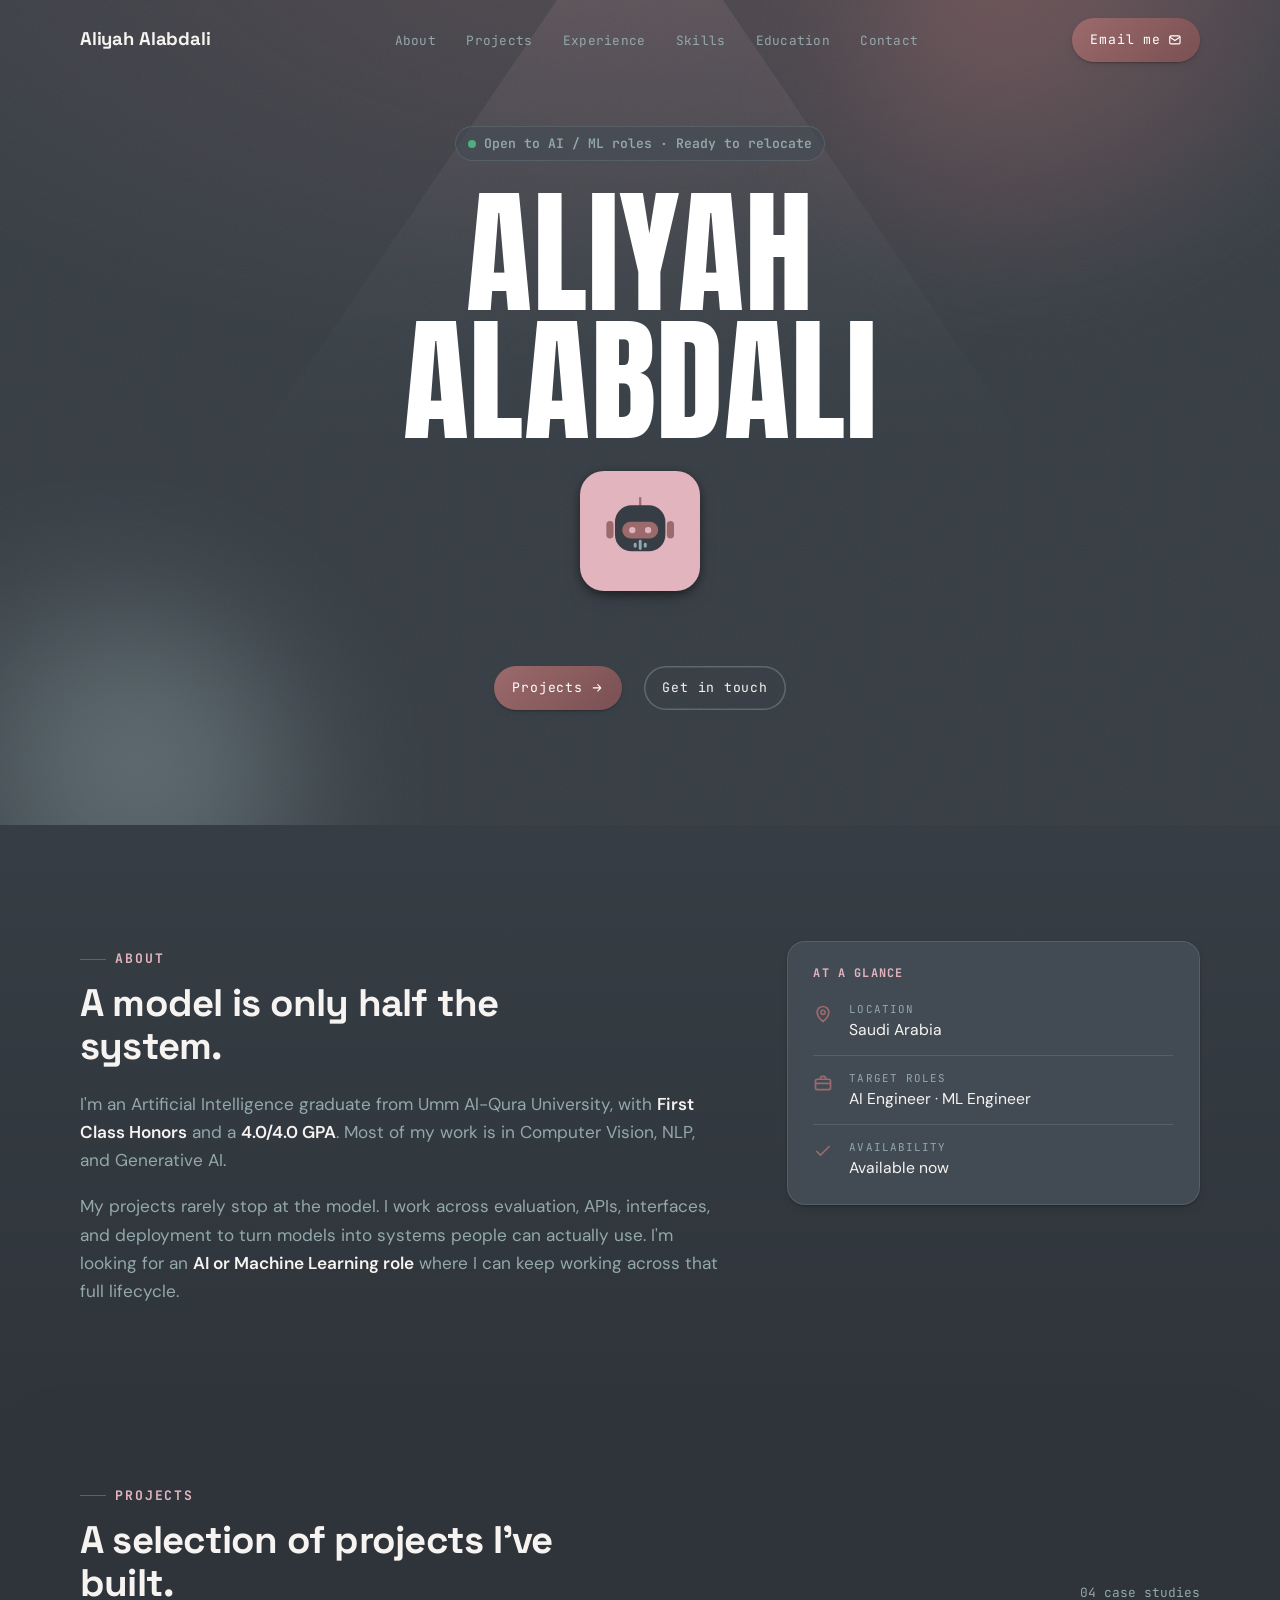
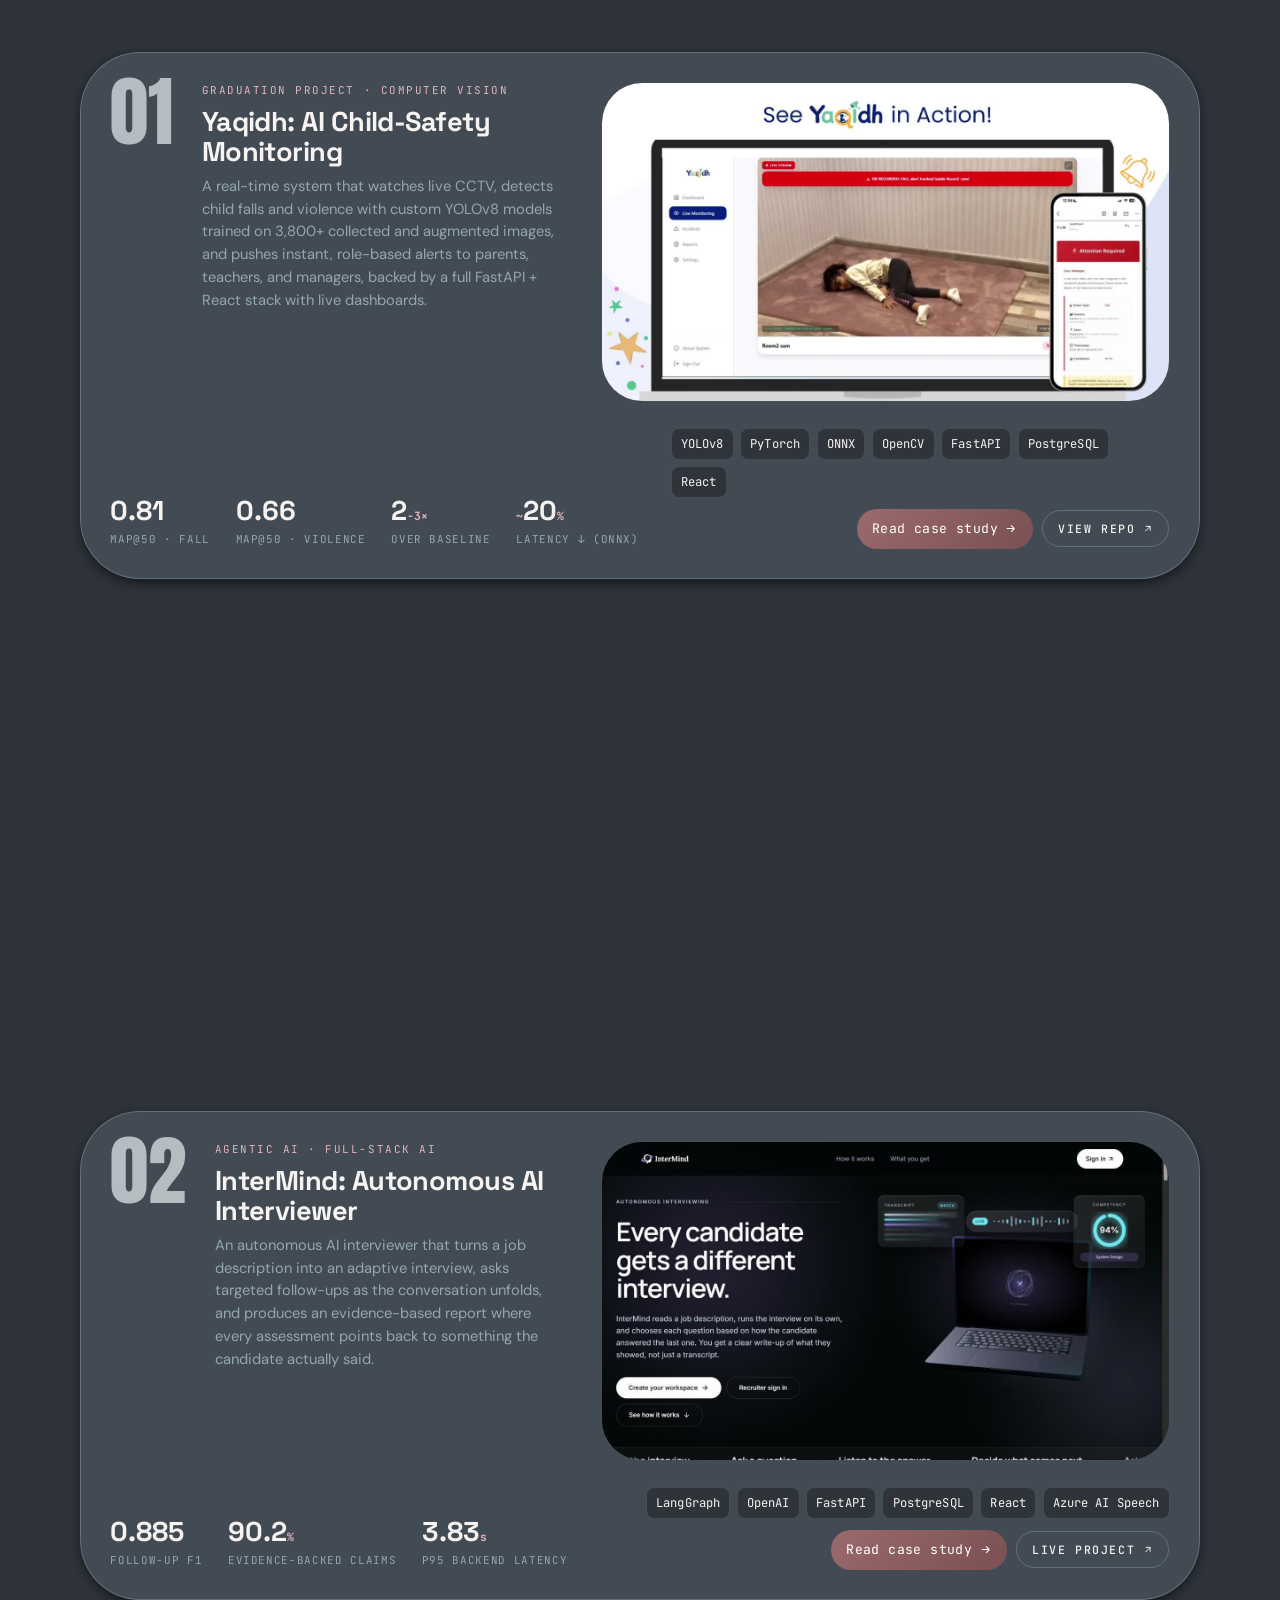
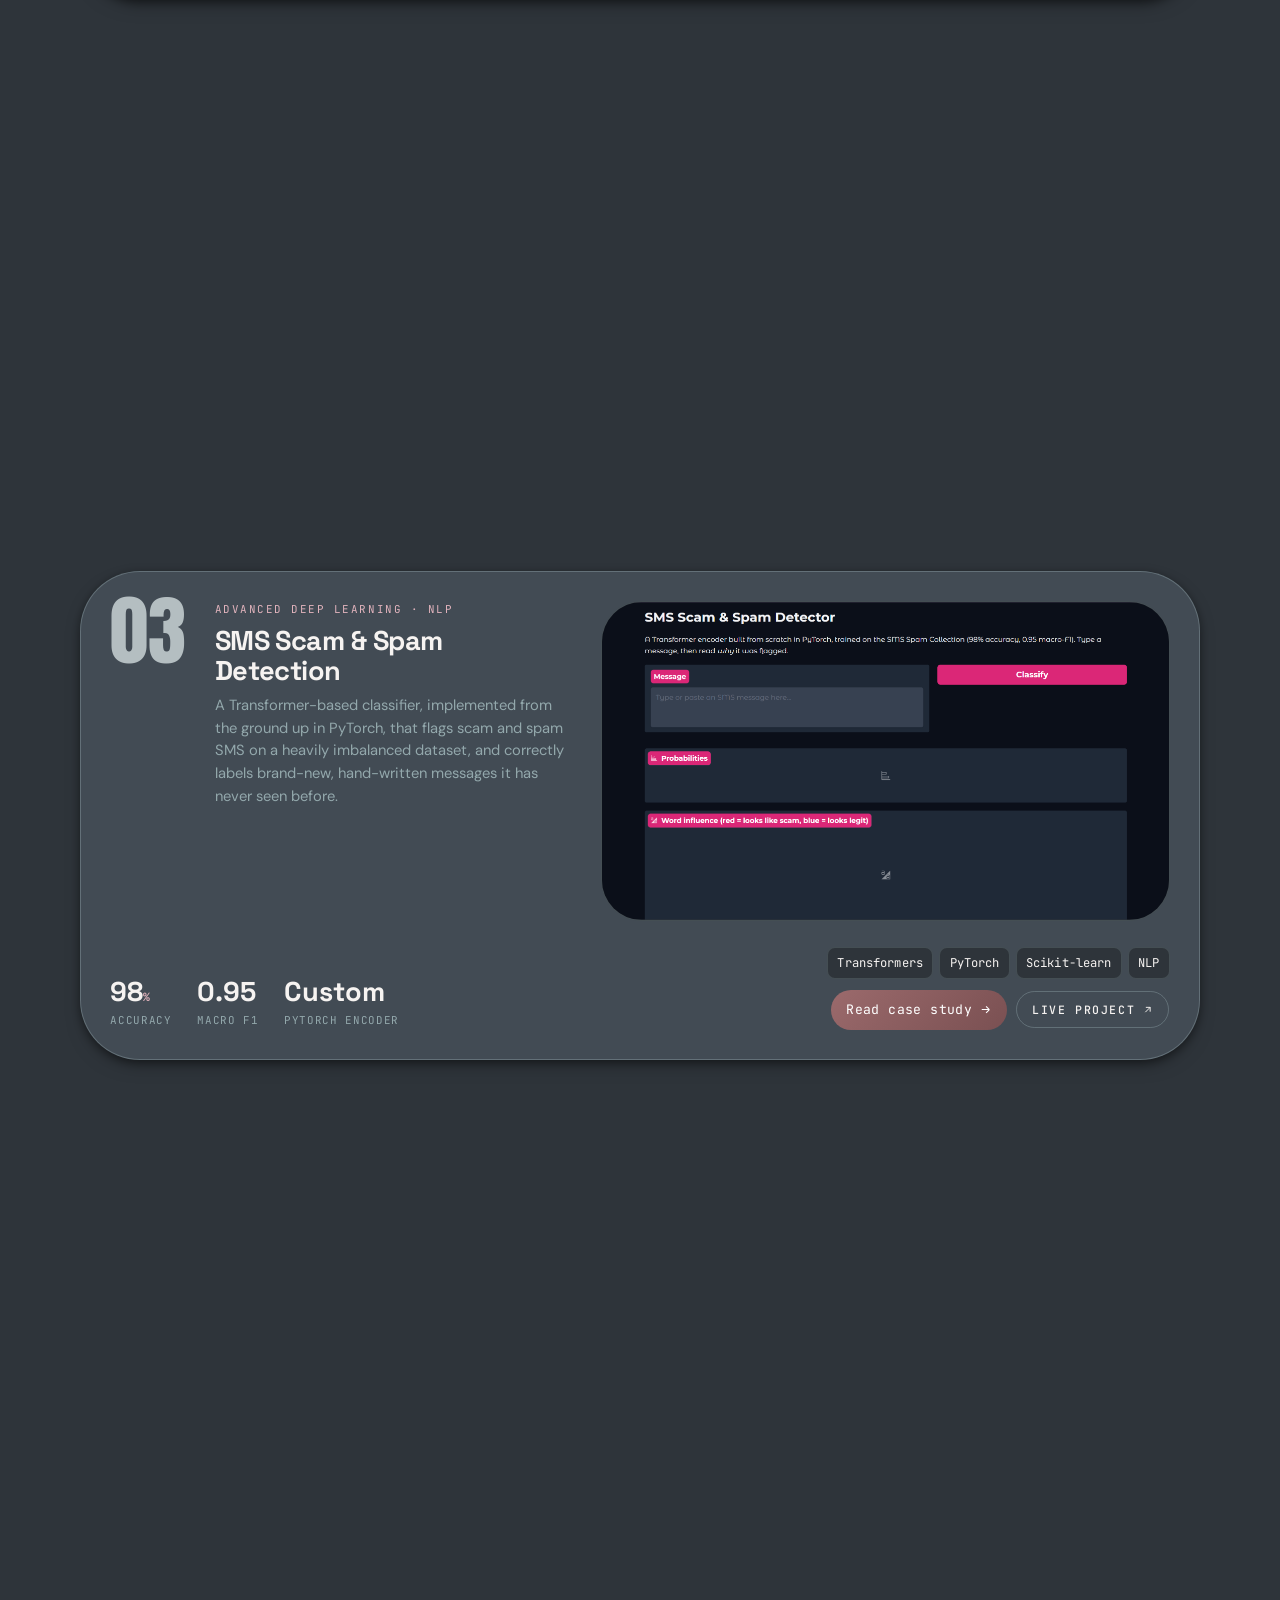
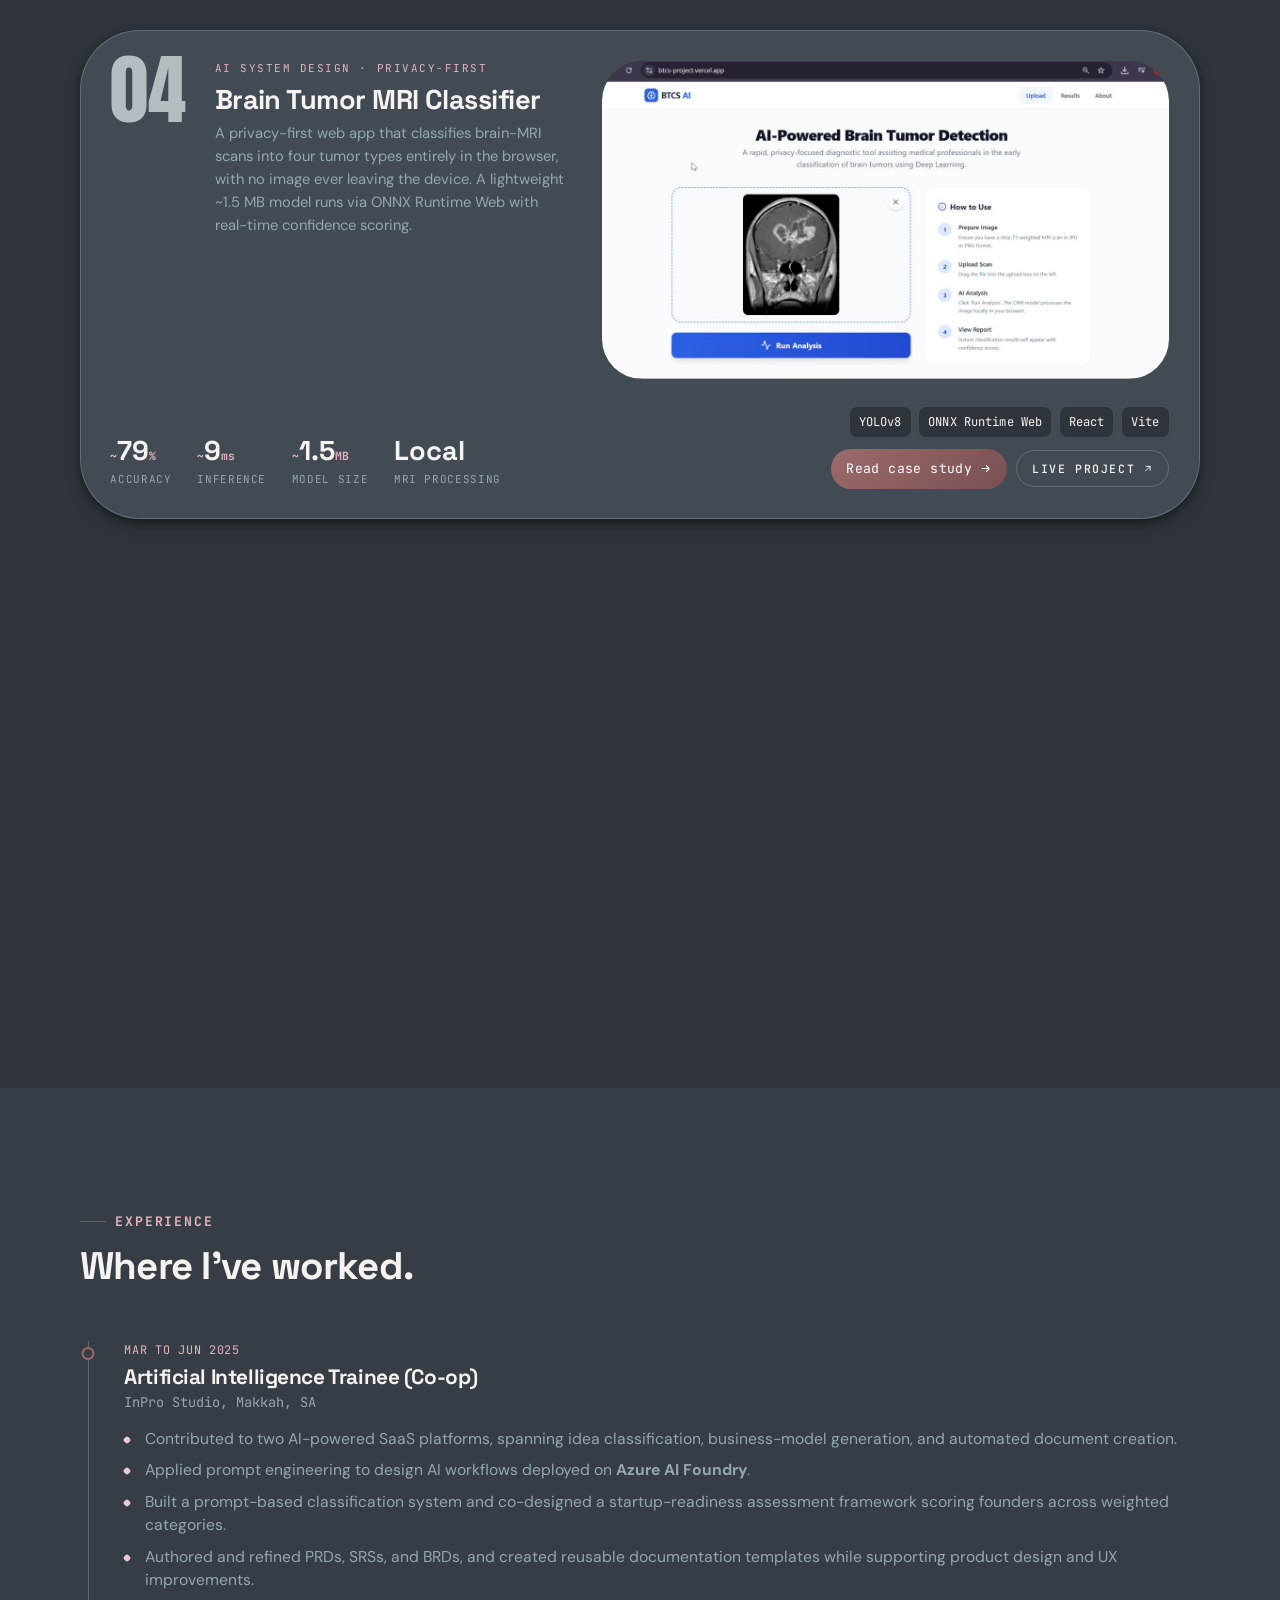
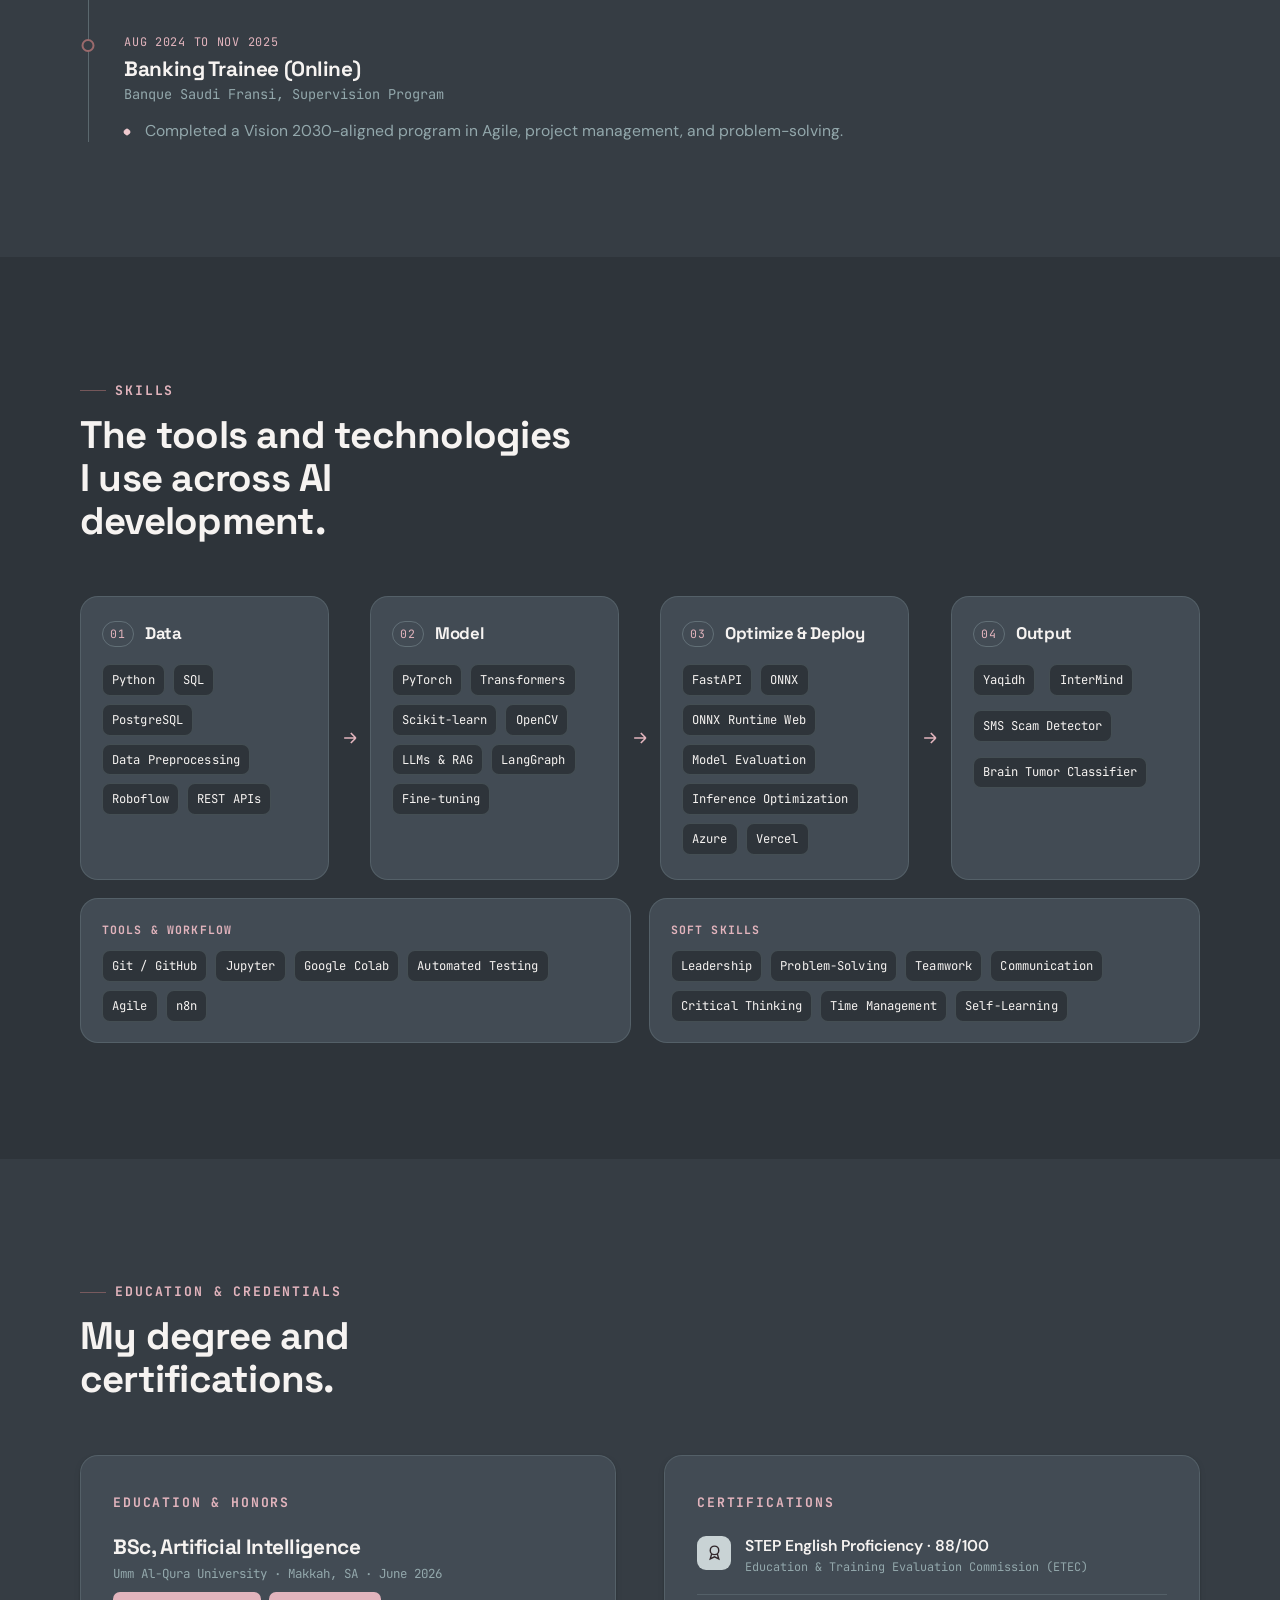
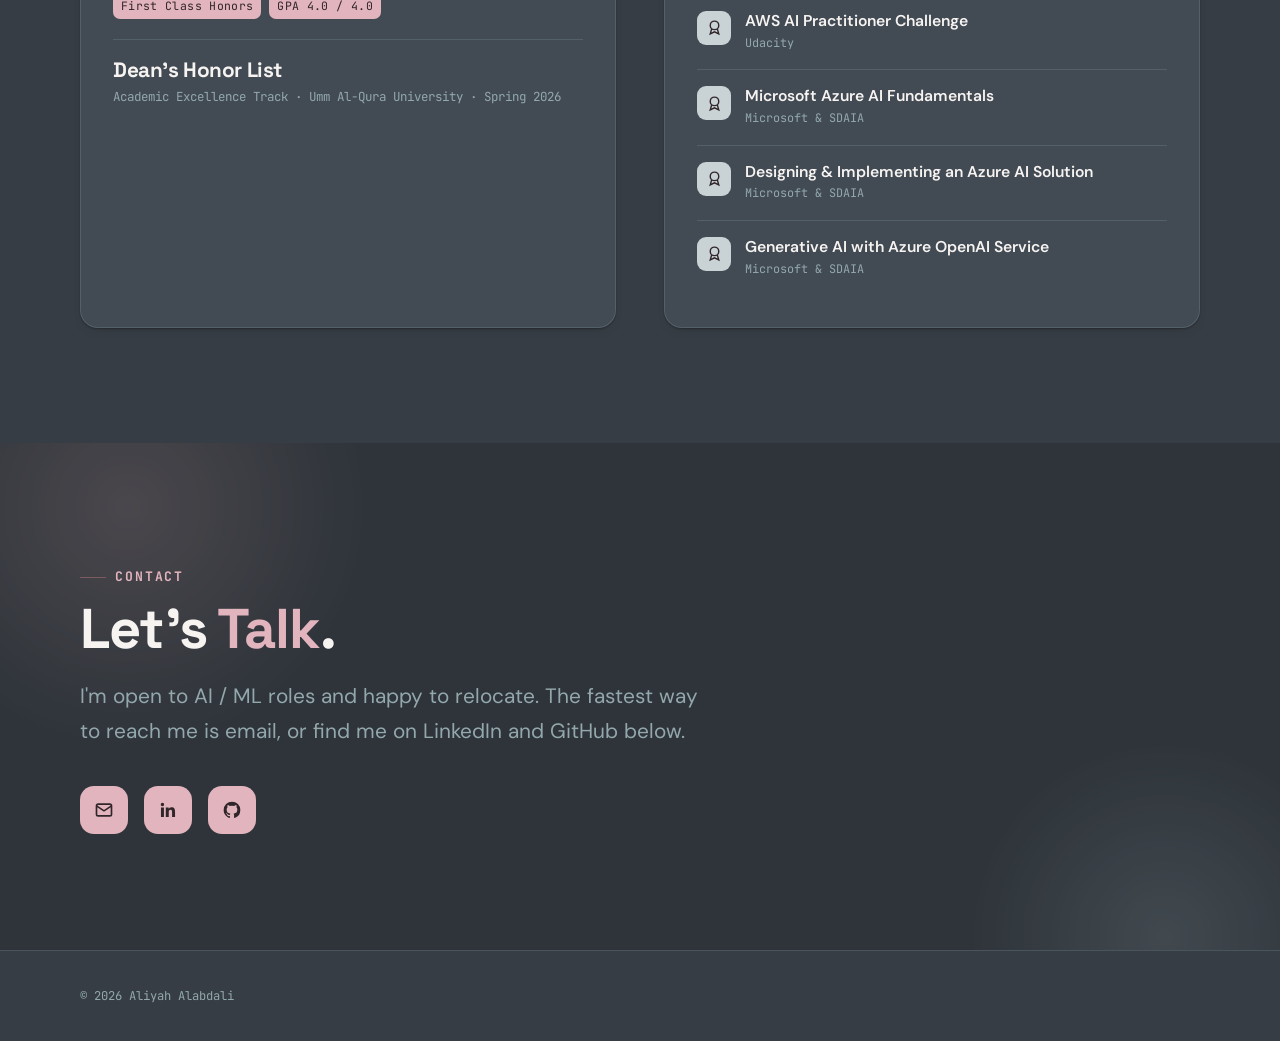
==== commit f9e81def: "style(portfolio): increase hero name spacing" ====
--- a/index.html
+++ b/index.html
@@ -32,7 +32,7 @@
 <link rel="preconnect" href="https://fonts.gstatic.com" crossorigin>
 <link href="https://fonts.googleapis.com/css2?family=Anton&family=Space+Grotesk:wght@400;500;600;700;800&family=DM+Sans:wght@400;500;600;700;800&family=JetBrains+Mono:wght@400;500;600;700&display=swap" rel="stylesheet">
 
-<link rel="stylesheet" href="assets/css/styles.css">
+<link rel="stylesheet" href="assets/css/styles.css?v=2">
 
 <!-- Structured data -->
 <script type="application/ld+json">
@@ -115,7 +115,10 @@
     </div>
 
     <div class="hero__stage">
-      <h1 class="hero__giant" data-load data-delay="2" data-split="words">Aliyah<br>Alabdali</h1>
+      <h1 class="hero__giant" data-load data-delay="2" data-split="words">
+        <span>Aliyah</span>
+        <span>Alabdali</span>
+      </h1>
       <button type="button" class="hero__avatar" id="ai-launcher" data-load data-delay="3"
         aria-haspopup="dialog" aria-controls="ai-chat" aria-expanded="false"
         aria-label="Chat with Aliyah's AI assistant">
--- a/assets/css/styles.css
+++ b/assets/css/styles.css
@@ -207,6 +207,7 @@
 .hero__stage{position:relative;z-index:1;text-align:center;margin:2rem auto 0;
   display:flex;flex-direction:column;align-items:center;max-width:none}
 .hero__giant{font-family:var(--f-hero);font-weight:400;text-transform:uppercase;
+  display:flex;flex-direction:column;align-items:center;gap:8px;
   line-height:.88;letter-spacing:.005em;color:var(--white);
   font-size:clamp(3rem,13vw,8.5rem)}
 .hero__avatar{position:relative;margin:1.9rem 0 2.3rem;
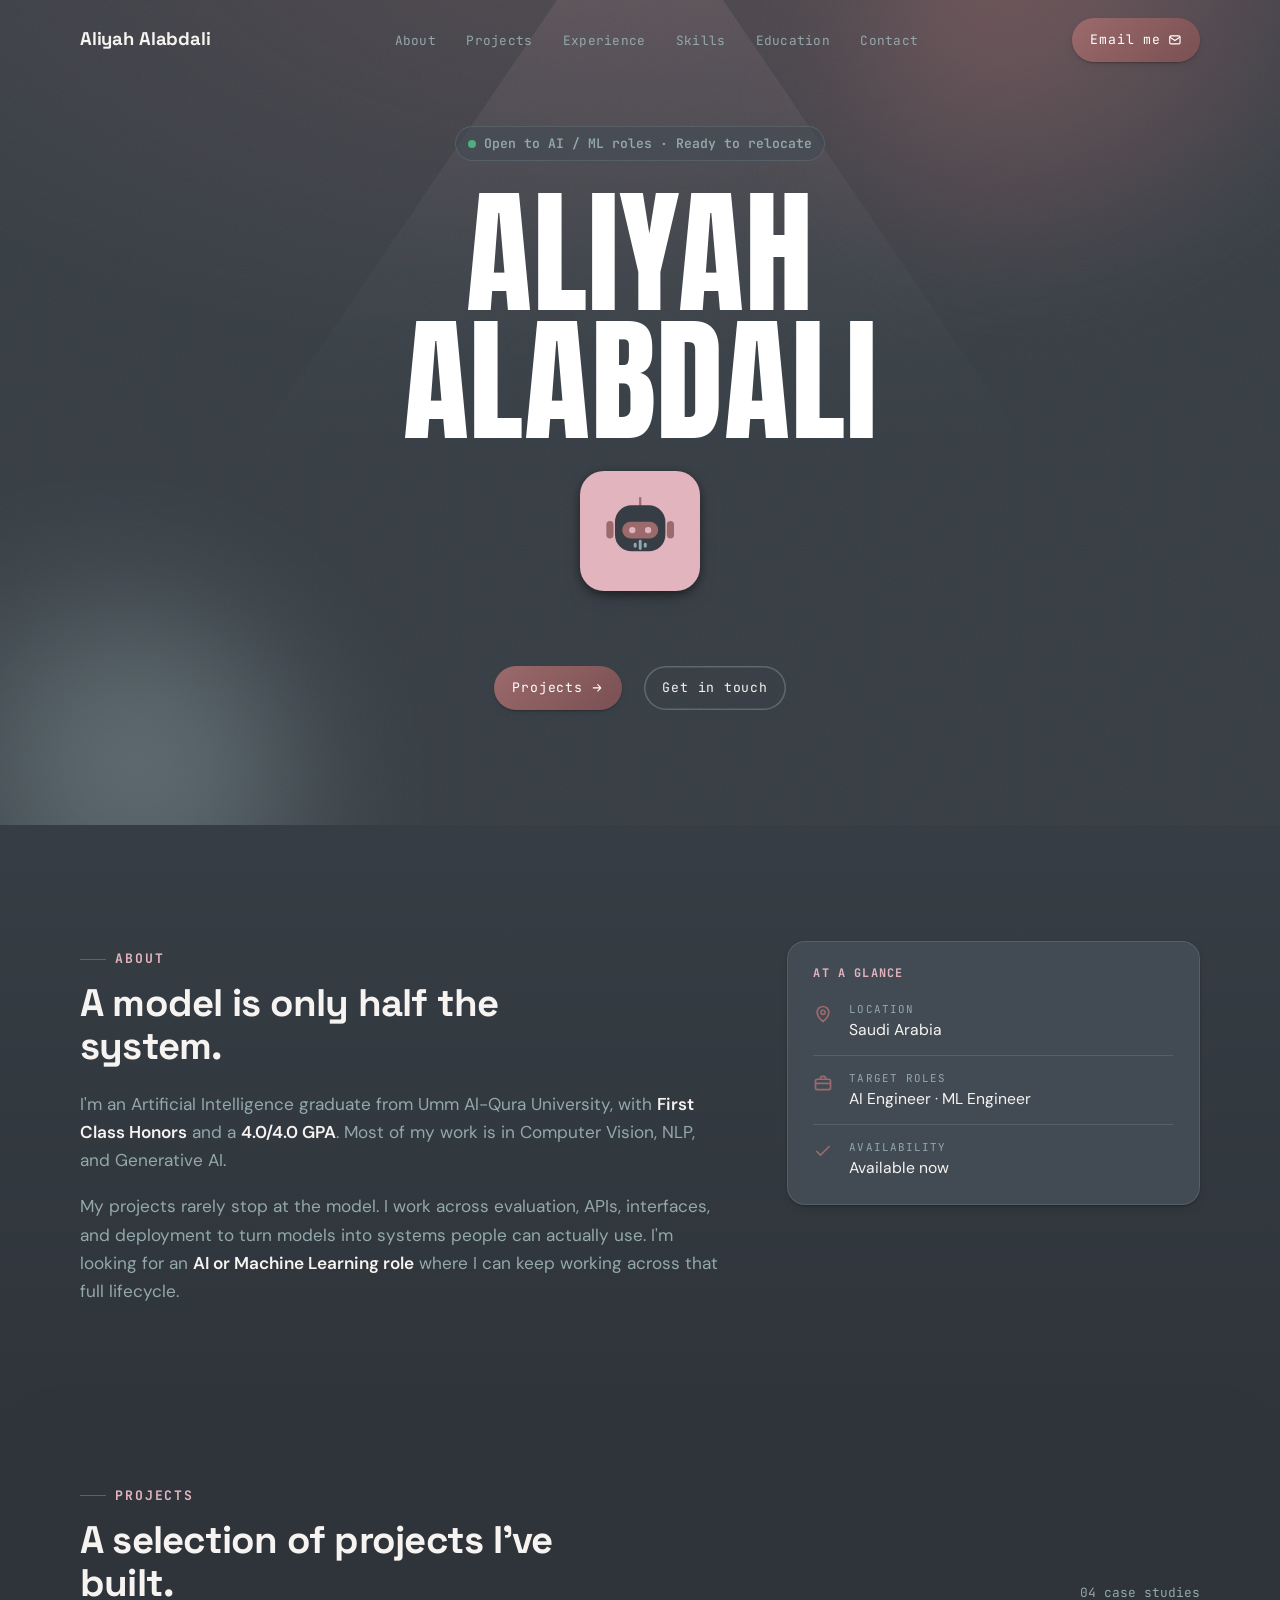
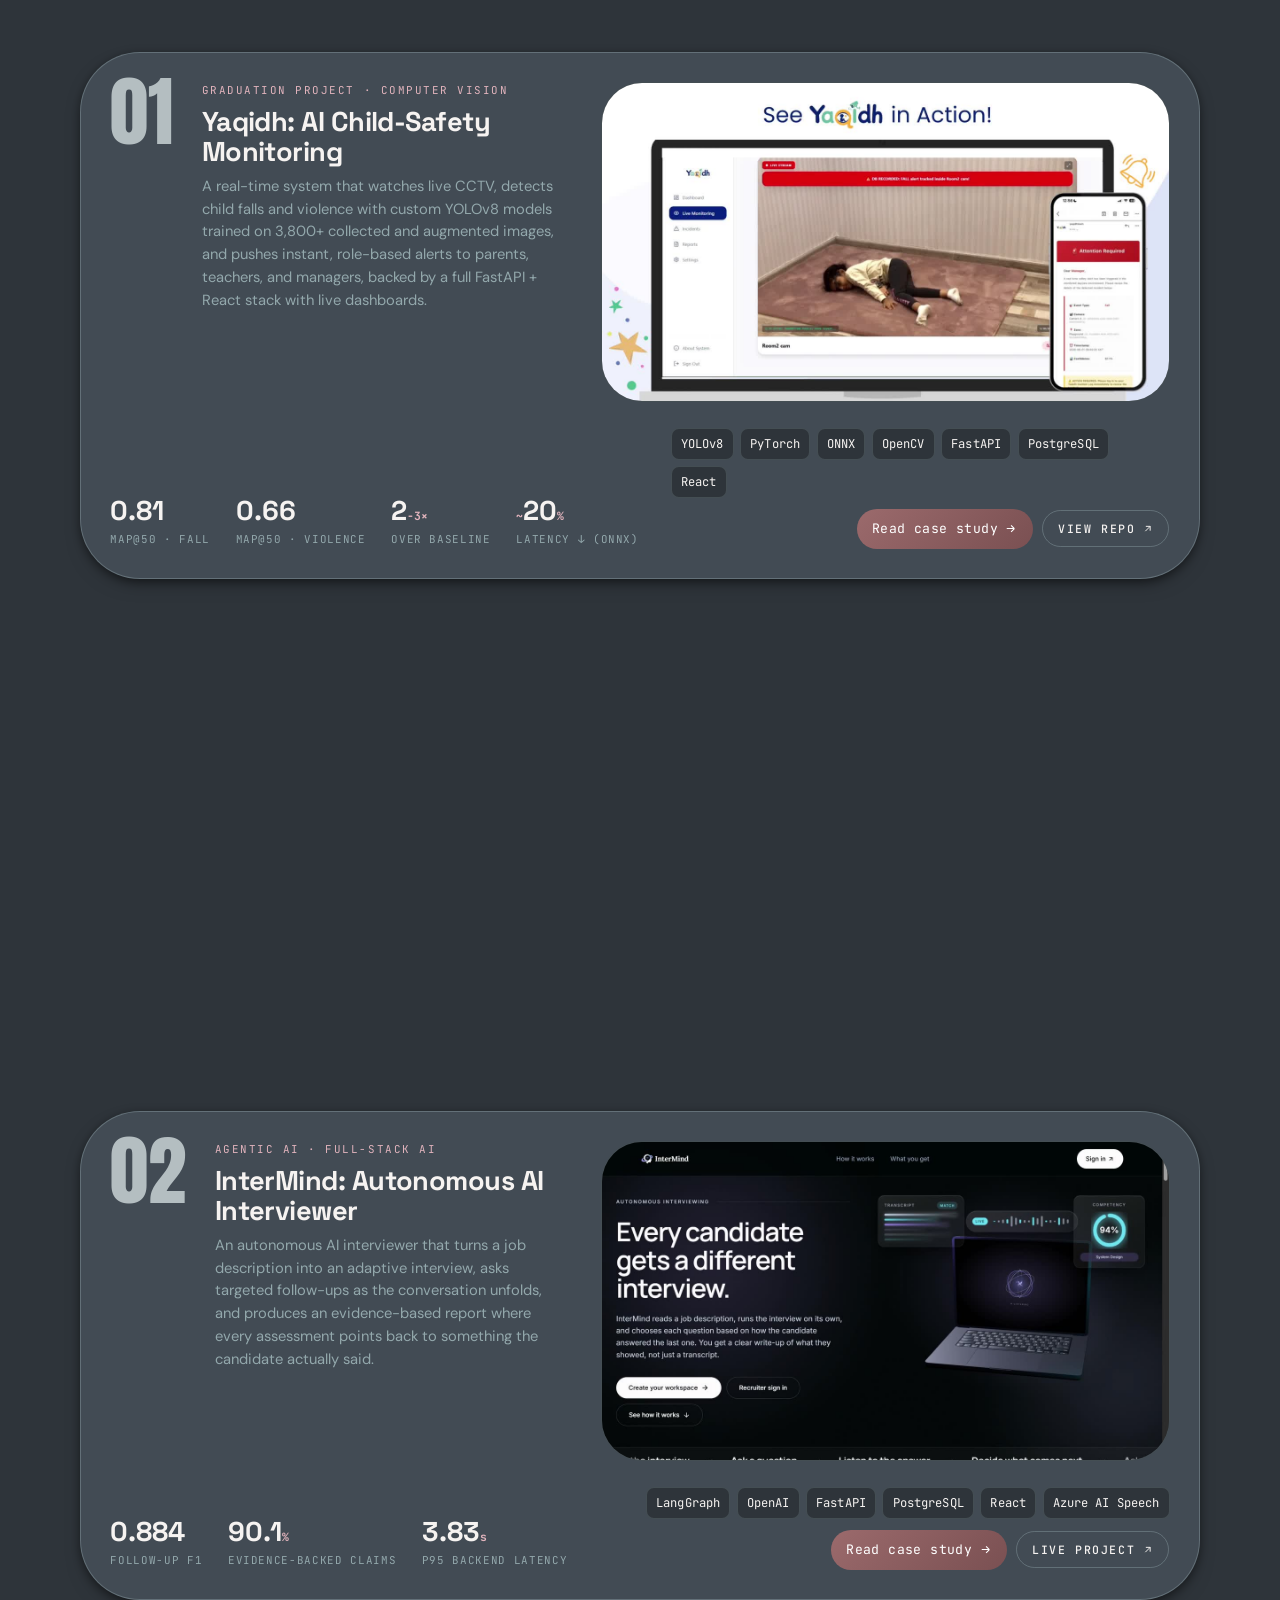
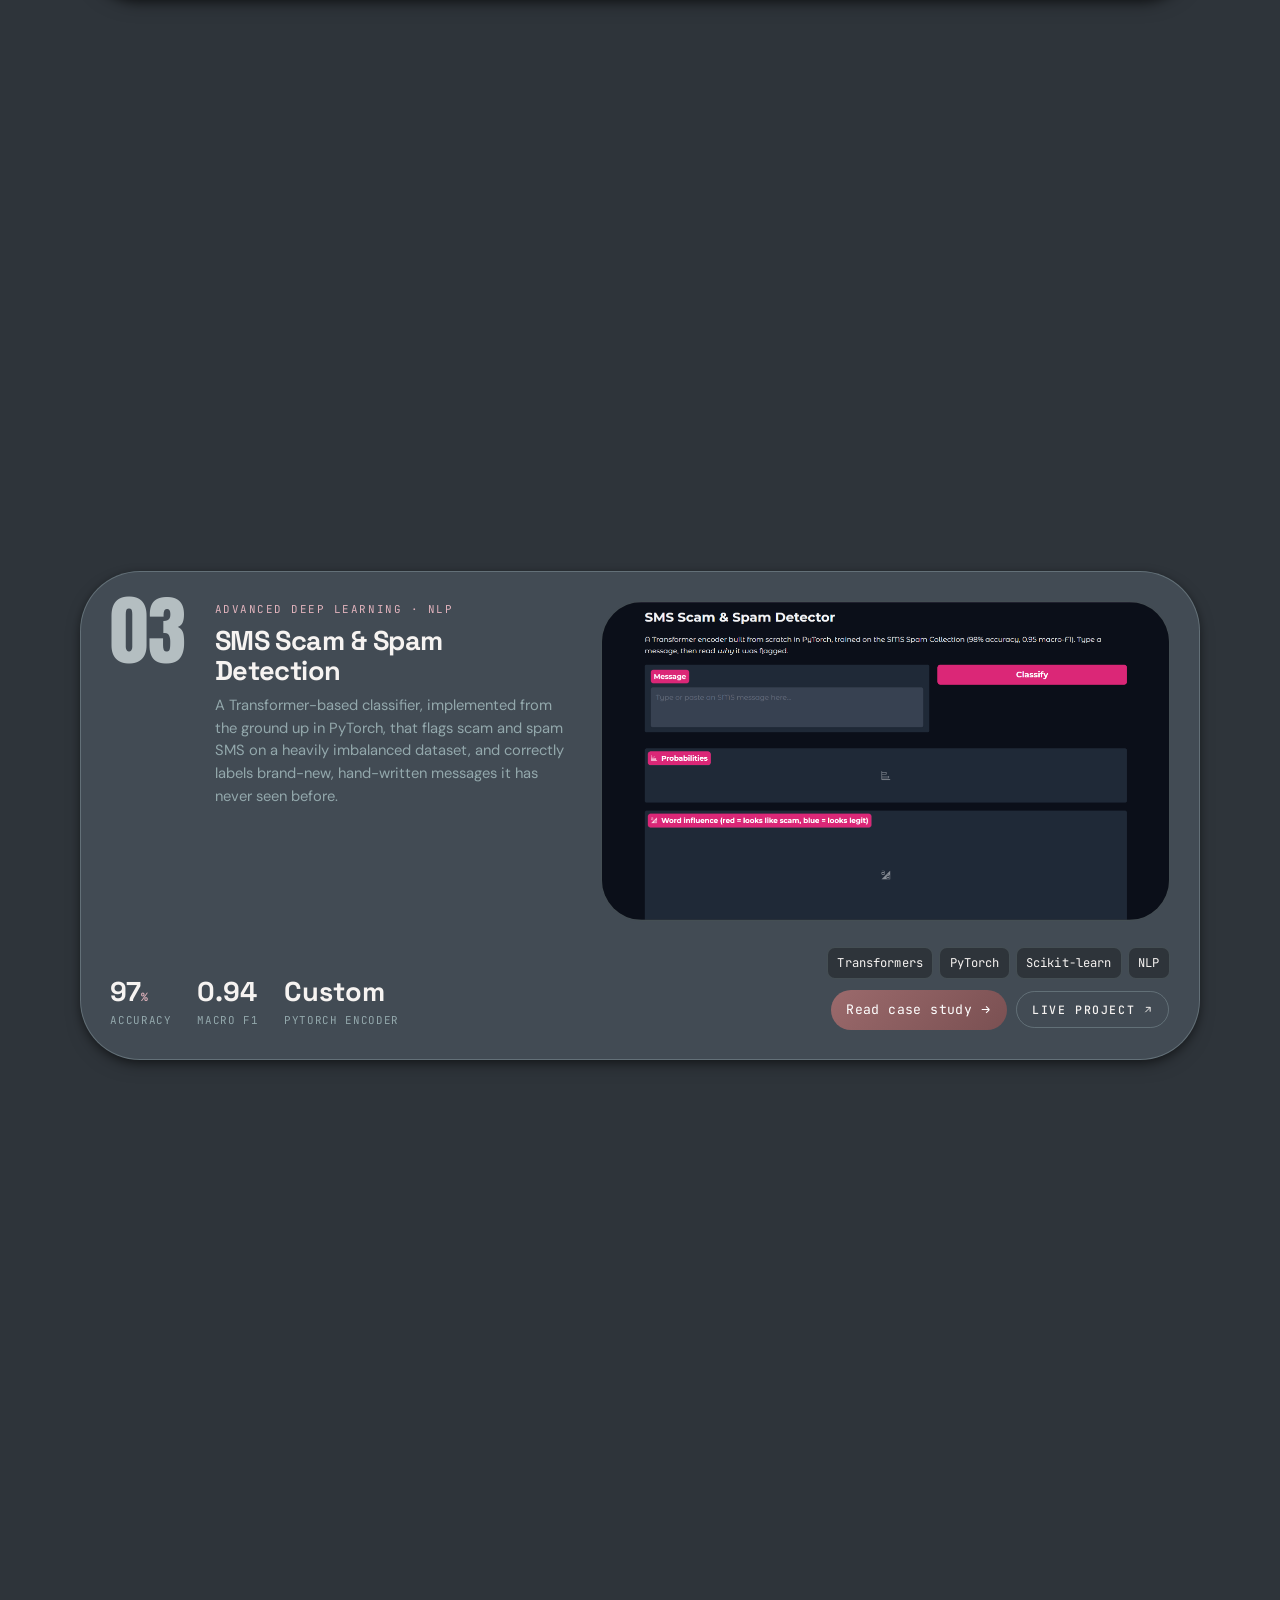
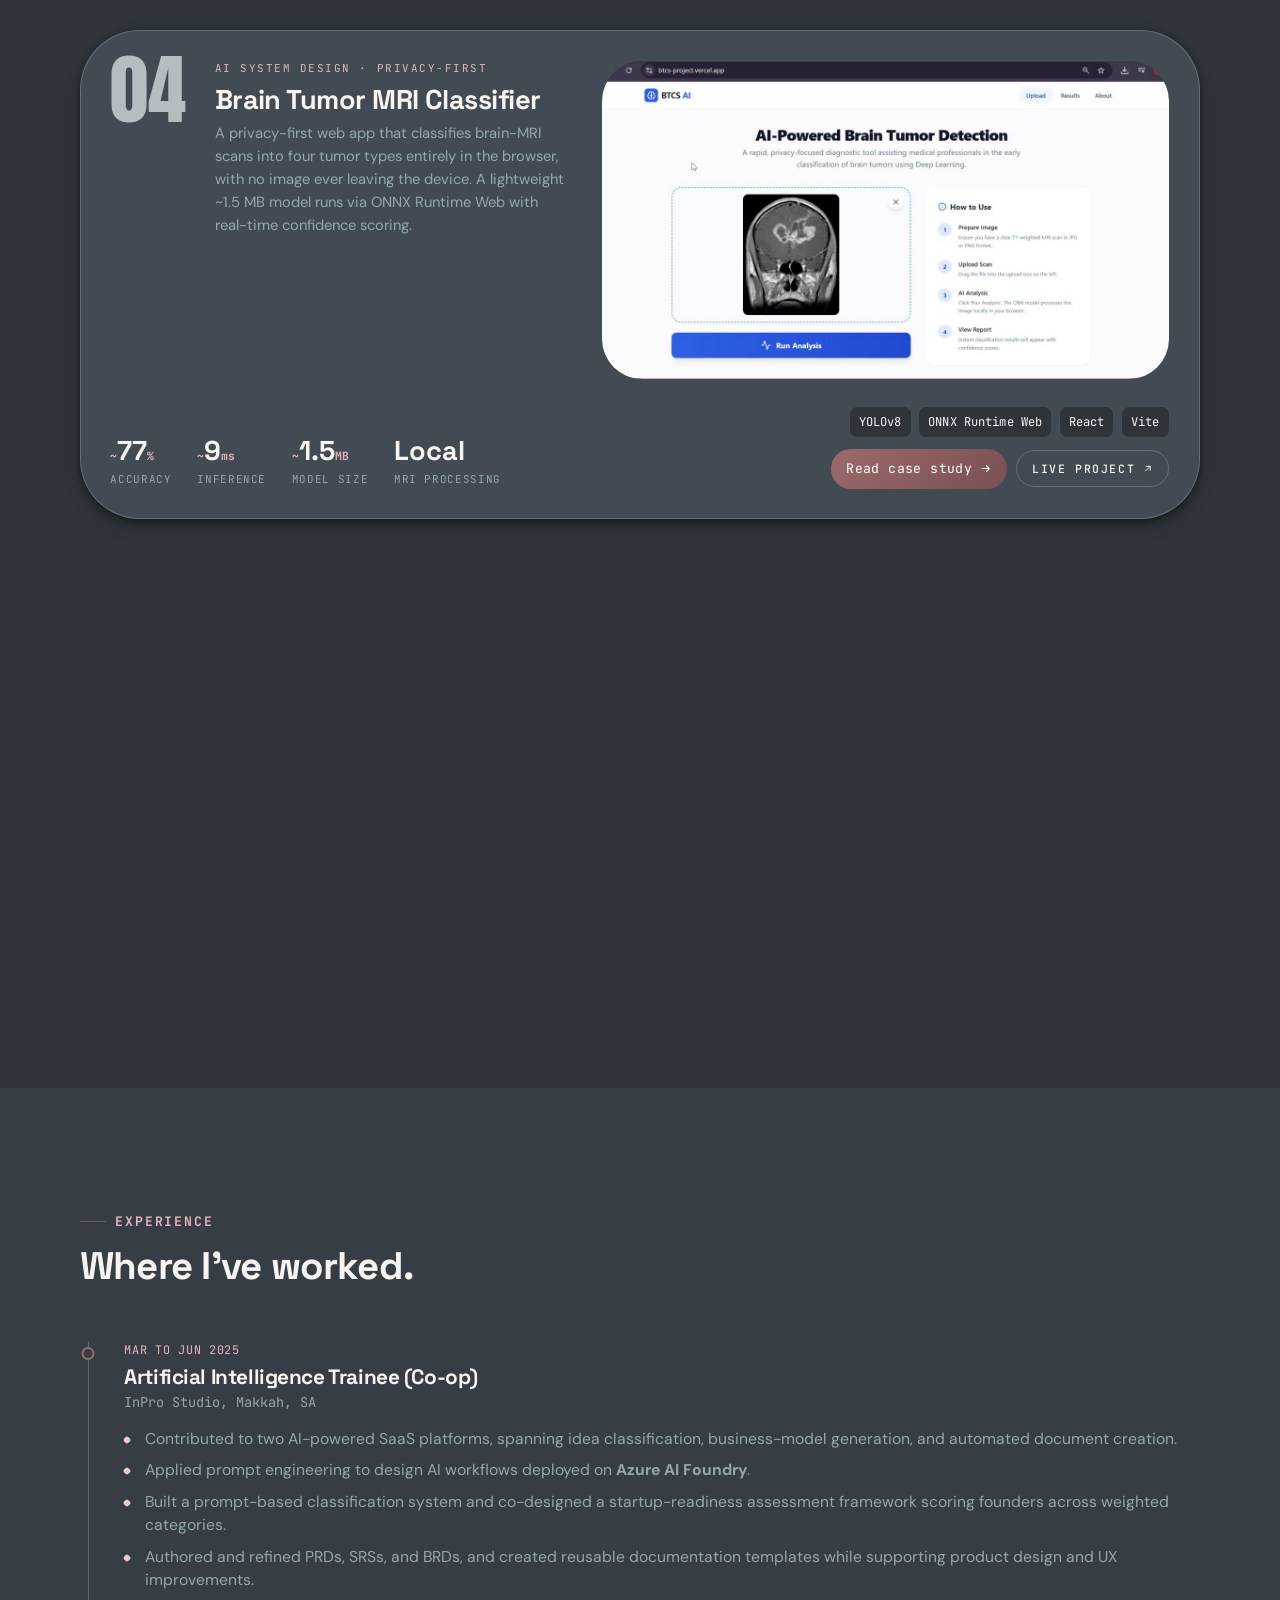
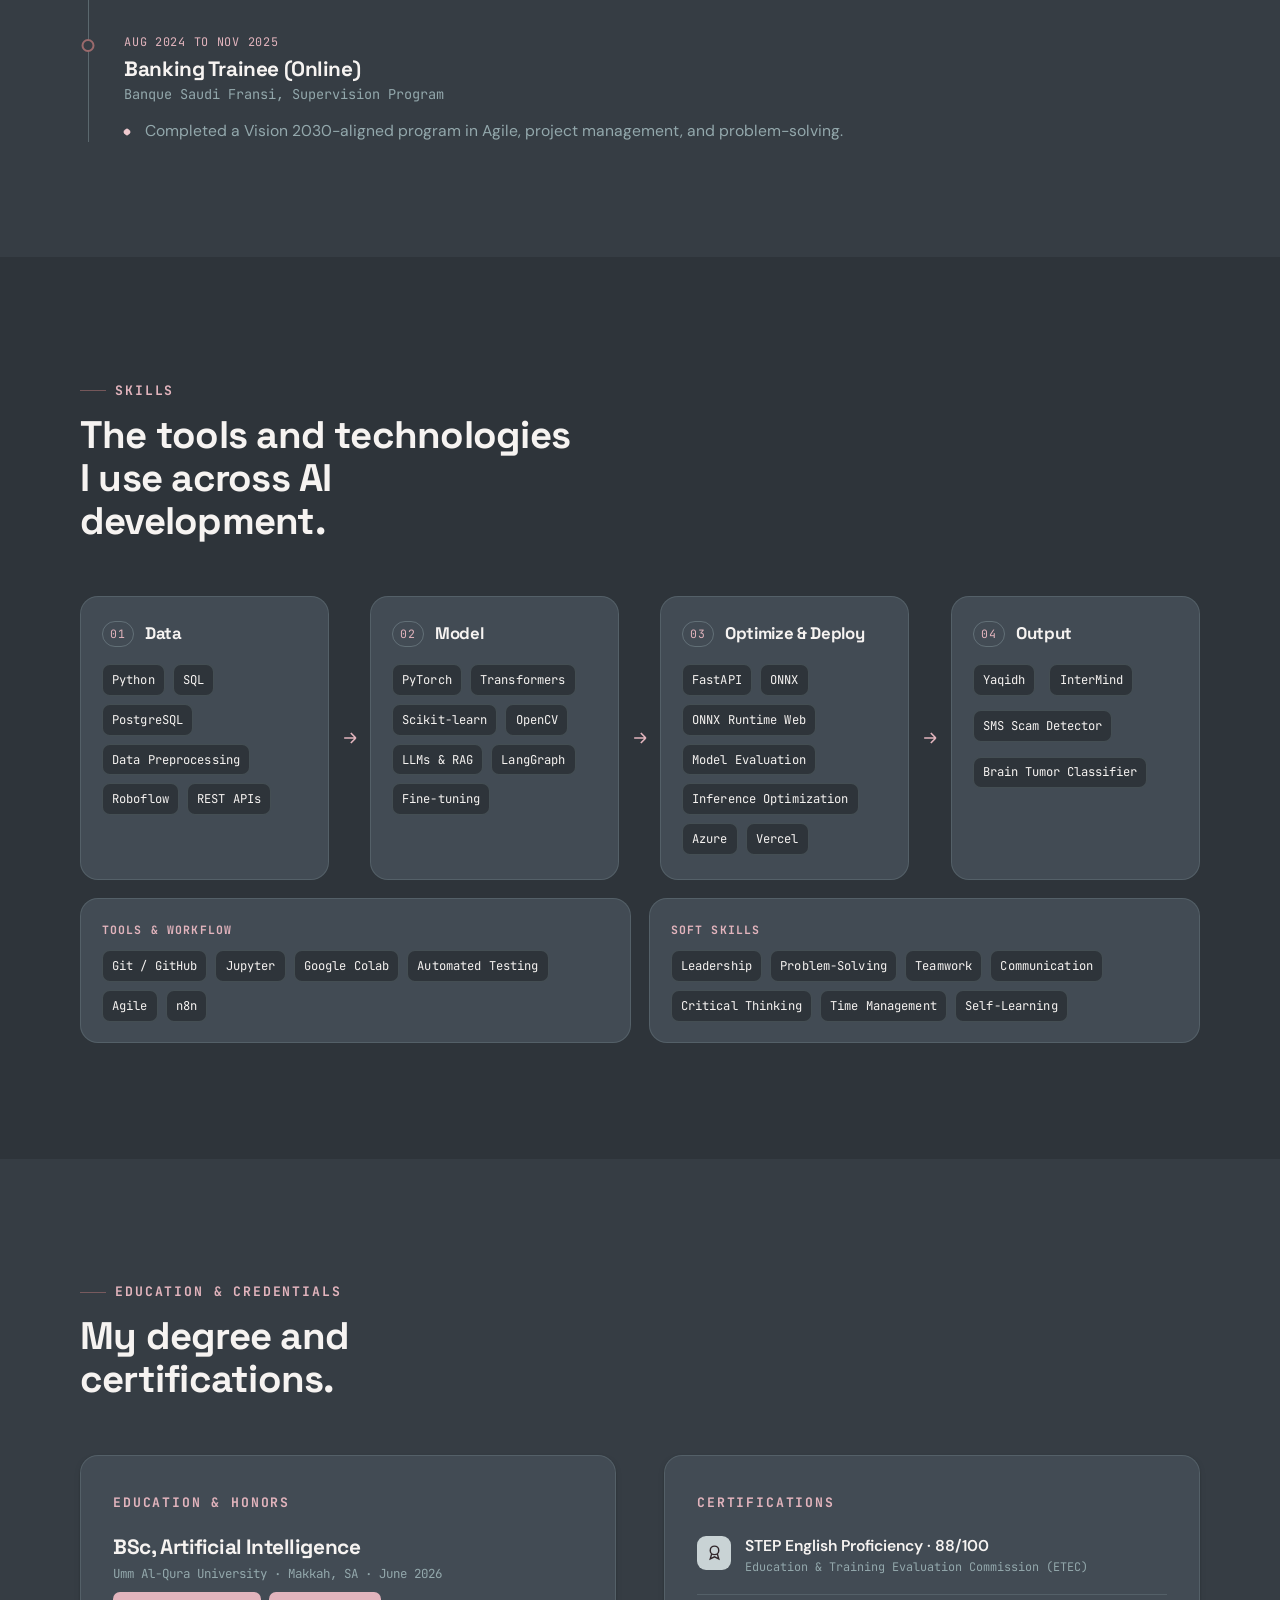
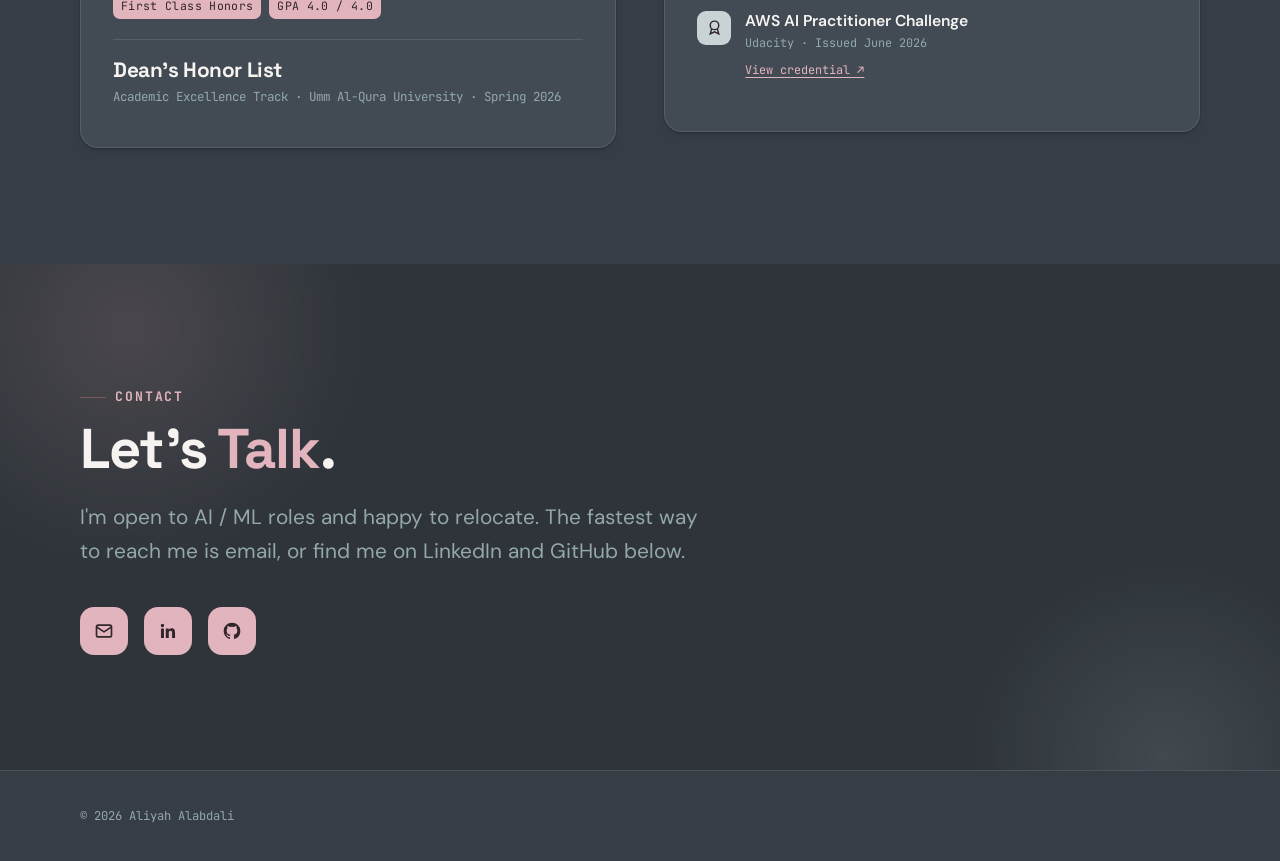
==== commit 647e31f9: "refactor(portfolio): streamline education and certifications" ====
--- a/index.html
+++ b/index.html
@@ -32,7 +32,7 @@
 <link rel="preconnect" href="https://fonts.gstatic.com" crossorigin>
 <link href="https://fonts.googleapis.com/css2?family=Anton&family=Space+Grotesk:wght@400;500;600;700;800&family=DM+Sans:wght@400;500;600;700;800&family=JetBrains+Mono:wght@400;500;600;700&display=swap" rel="stylesheet">
 
-<link rel="stylesheet" href="assets/css/styles.css?v=2">
+<link rel="stylesheet" href="assets/css/styles.css?v=3">
 
 <!-- Structured data -->
 <script type="application/ld+json">
@@ -544,19 +544,11 @@
         </div>
         <div class="cert">
           <span class="cert__mark"><svg viewBox="0 0 24 24" fill="none" stroke="currentColor" stroke-width="2" aria-hidden="true"><circle cx="12" cy="9" r="6"/><path d="M8 14l-2 7 6-3 6 3-2-7"/></svg></span>
-          <div><h4>AWS AI Practitioner Challenge</h4><div class="issuer">Udacity</div></div>
-        </div>
-        <div class="cert">
-          <span class="cert__mark"><svg viewBox="0 0 24 24" fill="none" stroke="currentColor" stroke-width="2" aria-hidden="true"><circle cx="12" cy="9" r="6"/><path d="M8 14l-2 7 6-3 6 3-2-7"/></svg></span>
-          <div><h4>Microsoft Azure AI Fundamentals</h4><div class="issuer">Microsoft &amp; SDAIA</div></div>
-        </div>
-        <div class="cert">
-          <span class="cert__mark"><svg viewBox="0 0 24 24" fill="none" stroke="currentColor" stroke-width="2" aria-hidden="true"><circle cx="12" cy="9" r="6"/><path d="M8 14l-2 7 6-3 6 3-2-7"/></svg></span>
-          <div><h4>Designing &amp; Implementing an Azure AI Solution</h4><div class="issuer">Microsoft &amp; SDAIA</div></div>
-        </div>
-        <div class="cert">
-          <span class="cert__mark"><svg viewBox="0 0 24 24" fill="none" stroke="currentColor" stroke-width="2" aria-hidden="true"><circle cx="12" cy="9" r="6"/><path d="M8 14l-2 7 6-3 6 3-2-7"/></svg></span>
-          <div><h4>Generative AI with Azure OpenAI Service</h4><div class="issuer">Microsoft &amp; SDAIA</div></div>
+          <div>
+            <h4>AWS AI Practitioner Challenge</h4>
+            <div class="issuer">Udacity · Issued June 2026</div>
+            <a class="cert__link" href="https://www.udacity.com/certificate/e/aacfb158-31d9-11f1-bee7-abbb59e2d8ac" target="_blank" rel="noopener noreferrer">View credential ↗</a>
+          </div>
         </div>
       </div>
     </div>
--- a/assets/css/styles.css
+++ b/assets/css/styles.css
@@ -425,7 +425,7 @@
   background:var(--cherry);transform:rotate(45deg)}
 
 /* ----- Education + Certifications -------------------------------------- */
-.edu-grid{display:grid;grid-template-columns:1fr 1fr;gap:clamp(1.6rem,4vw,3rem)}
+.edu-grid{display:grid;grid-template-columns:1fr 1fr;gap:clamp(1.6rem,4vw,3rem);align-items:start}
 .panel{background:var(--surface);border:1px solid var(--line);border-radius:var(--radius);padding:clamp(1.5rem,3vw,2rem);
   box-shadow:var(--shadow-sm)}
 .panel > .eyebrow{margin-bottom:1.4rem}
@@ -443,6 +443,8 @@
 .cert__mark svg{width:17px;height:17px}
 .cert h4{font-family:var(--f-body);font-weight:600;font-size:.98rem;line-height:1.3;color:var(--ink)}
 .cert .issuer{font-family:var(--f-mono);font-size:.74rem;color:var(--ink-2);margin-top:.15rem}
+.cert__link{display:inline-block;margin-top:.5rem;font-family:var(--f-mono);font-size:.74rem;
+  color:var(--pink);text-decoration:underline;text-underline-offset:3px}
 
 /* ----- Contact ---------------------------------------------------------- */
 .contact{position:relative;overflow:hidden;background:var(--cream-2);color:var(--ink)}
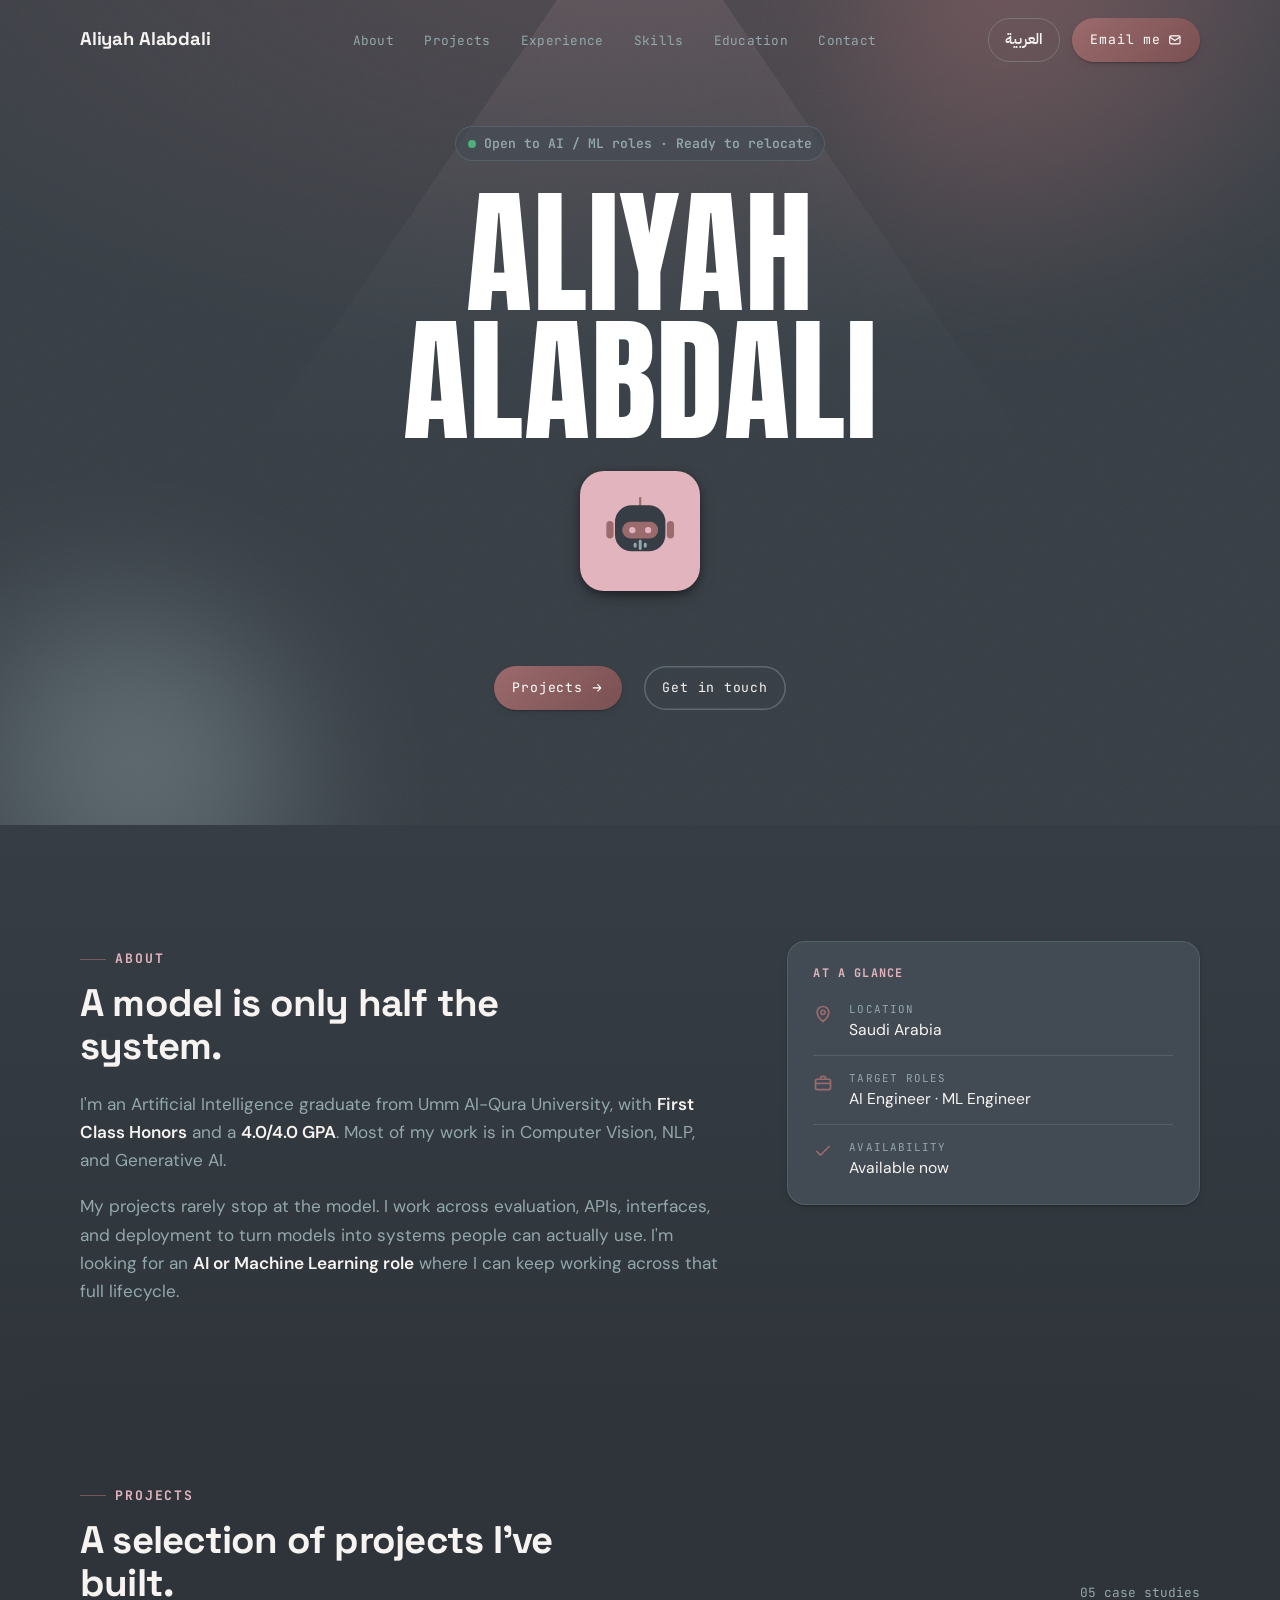
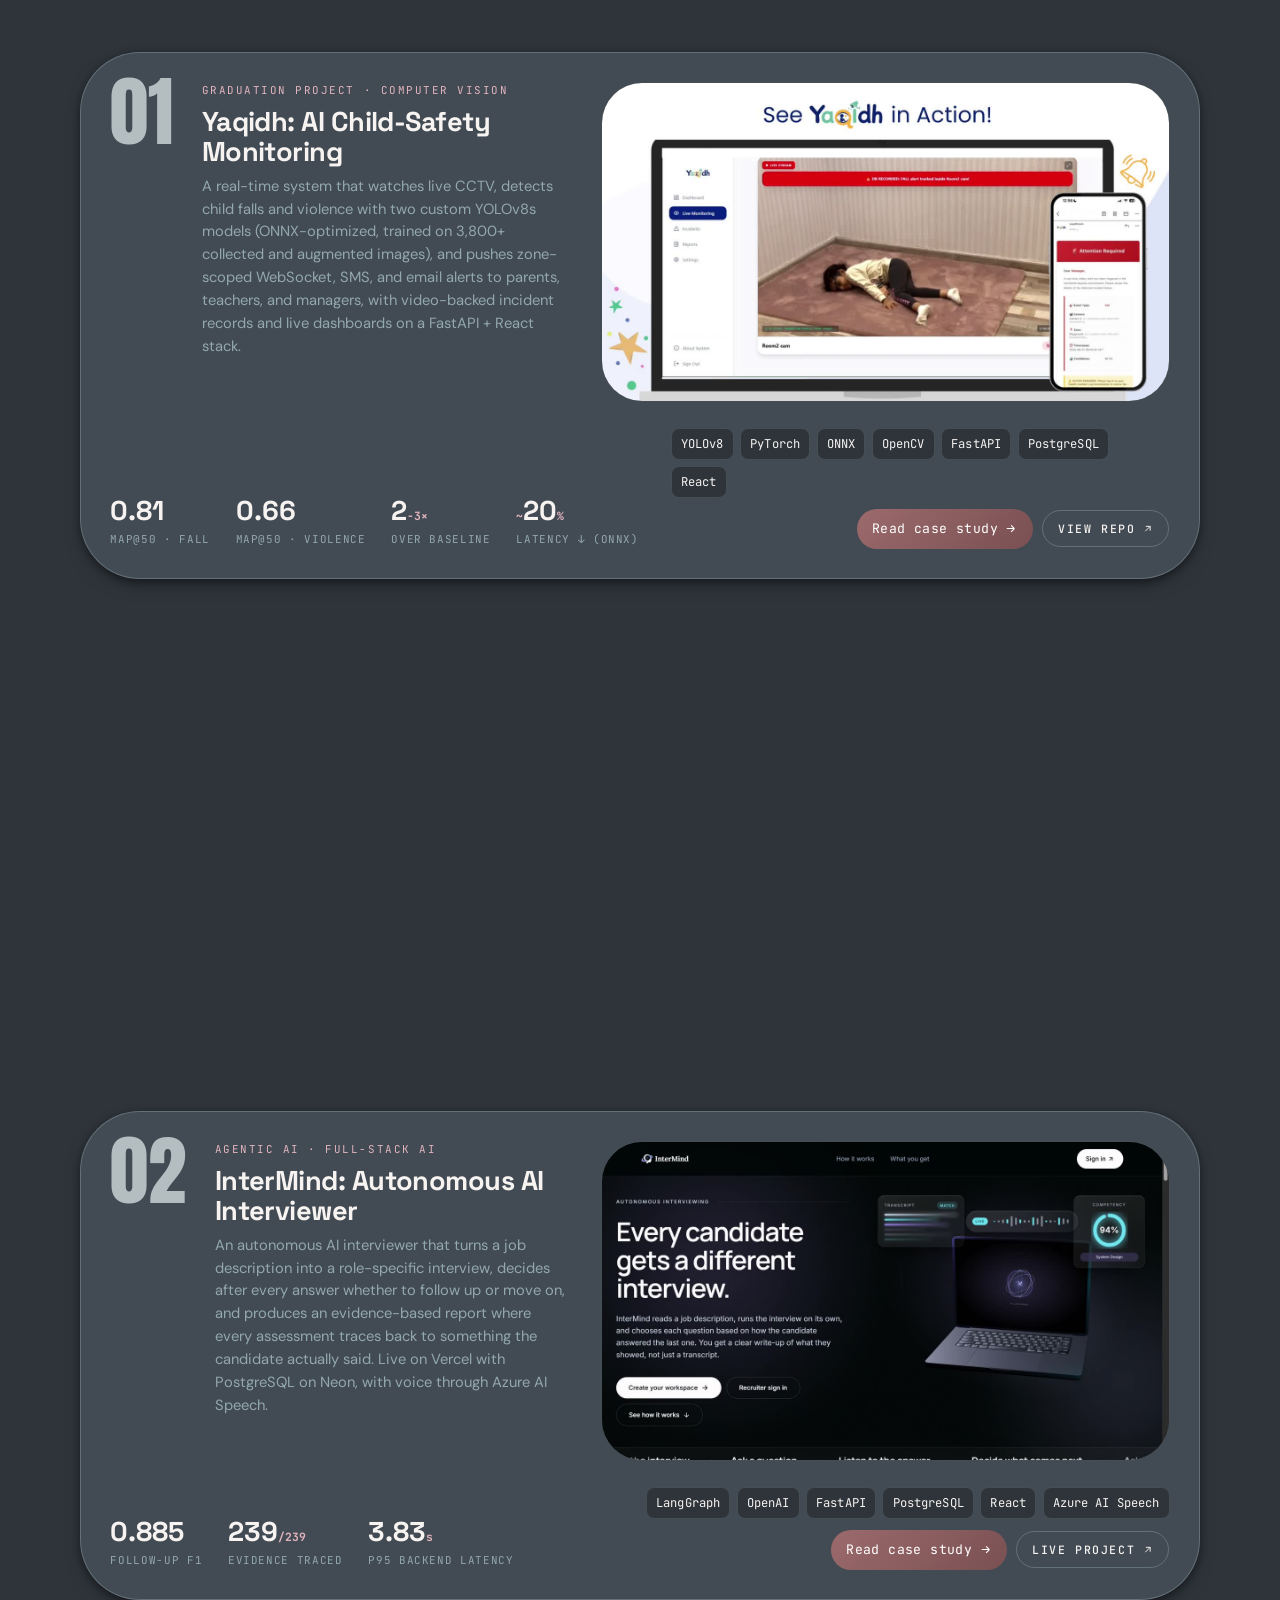
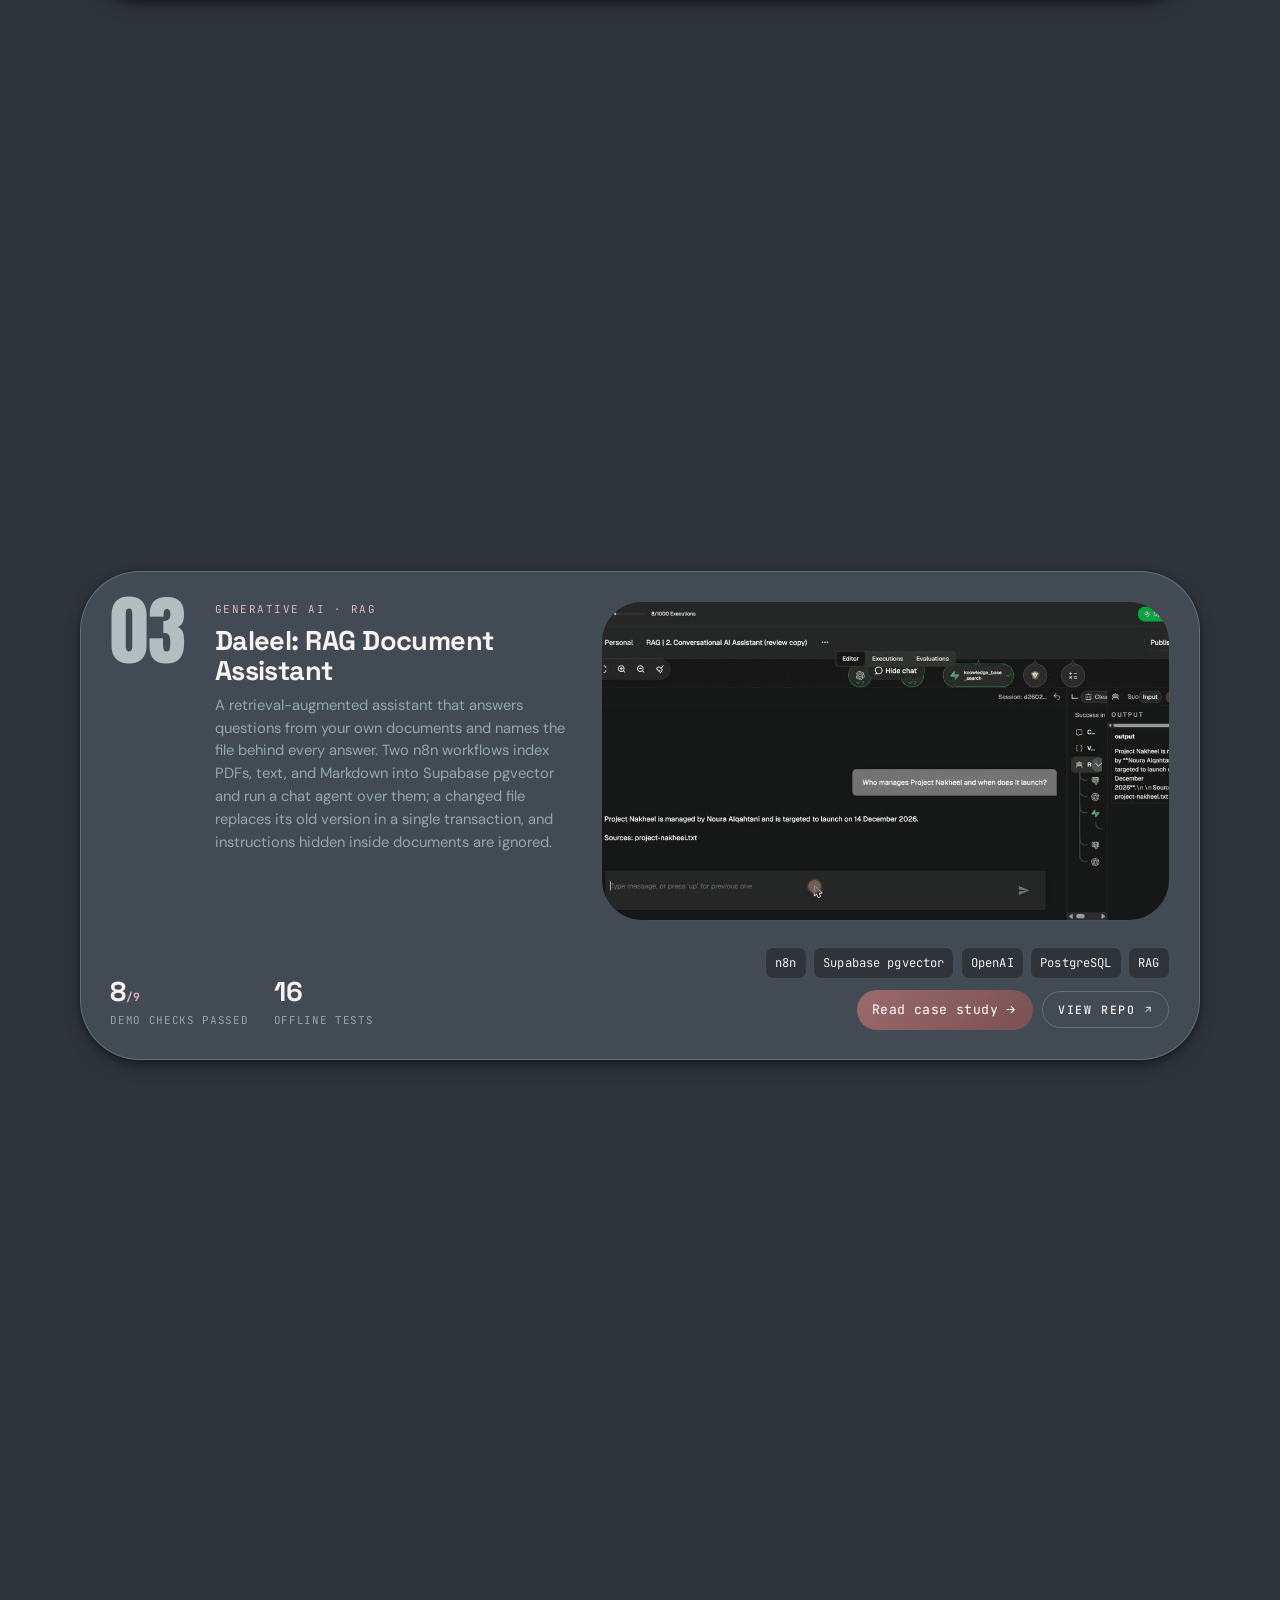
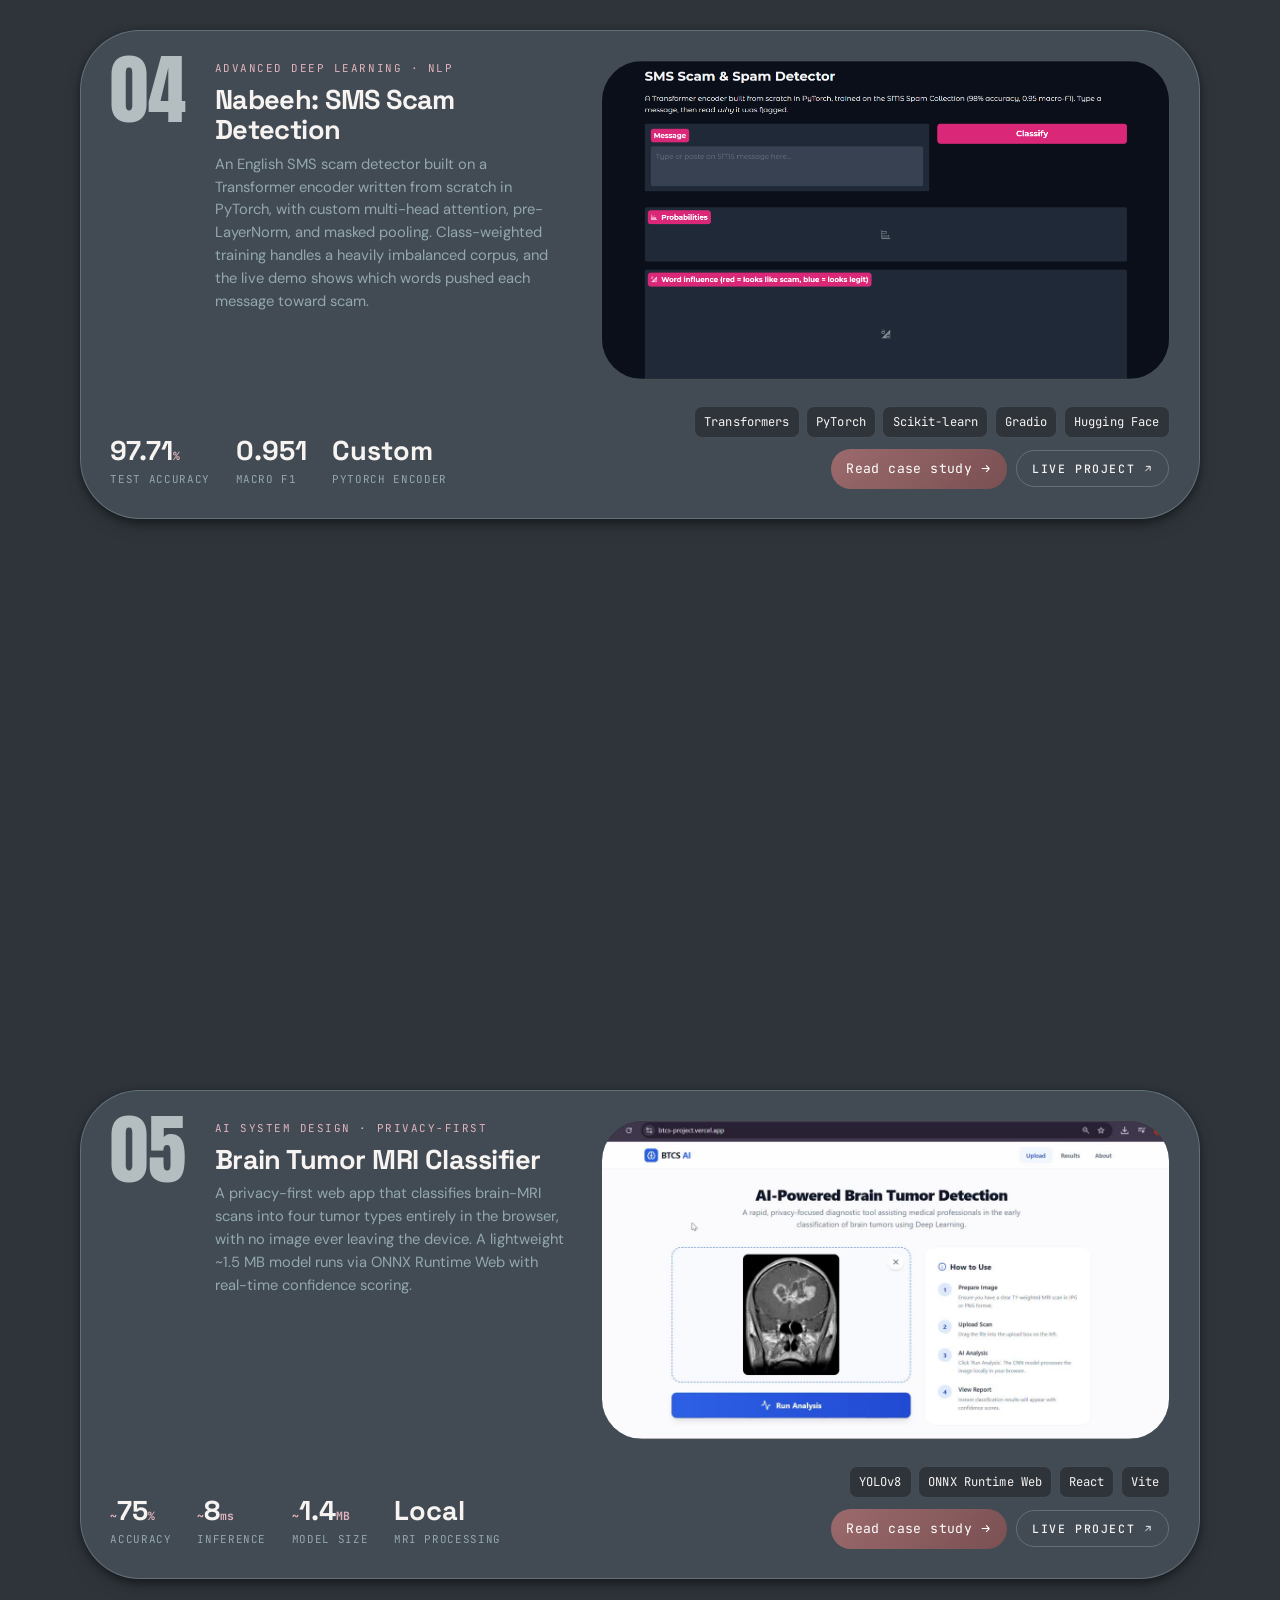
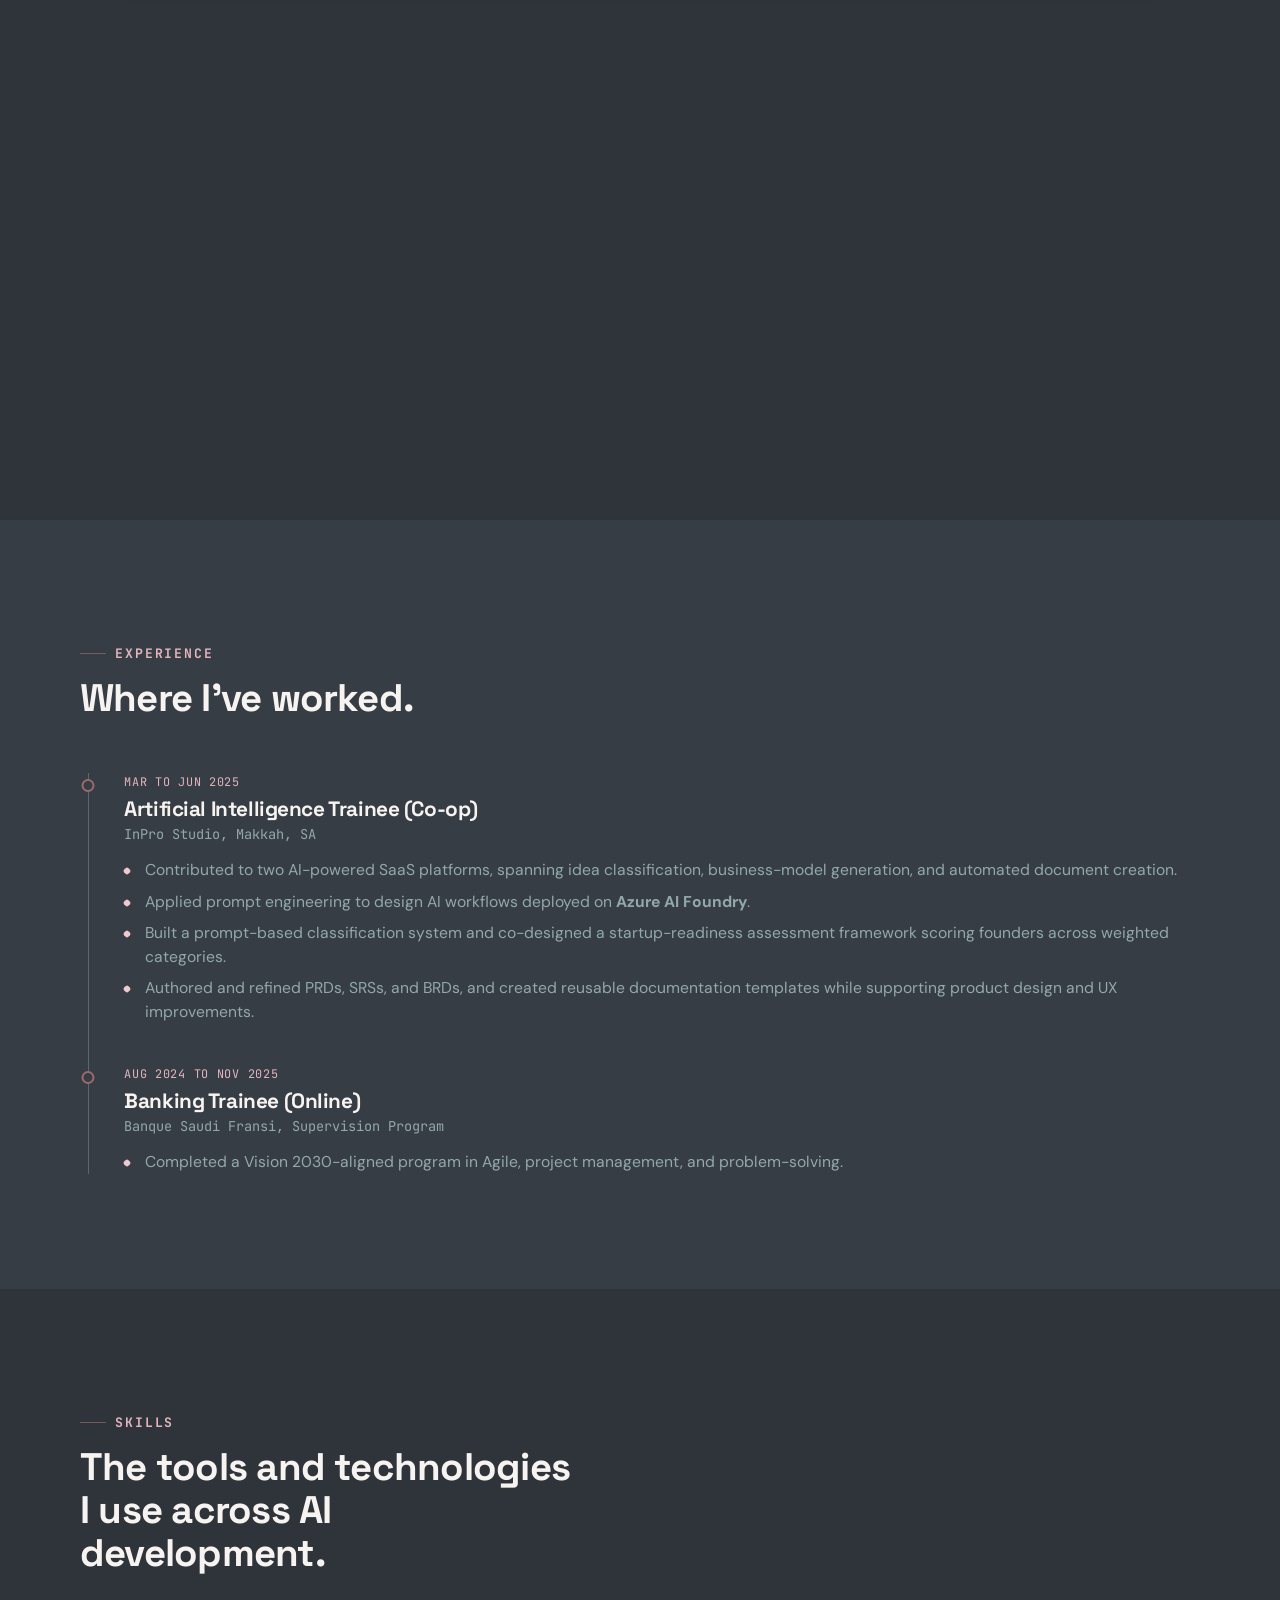
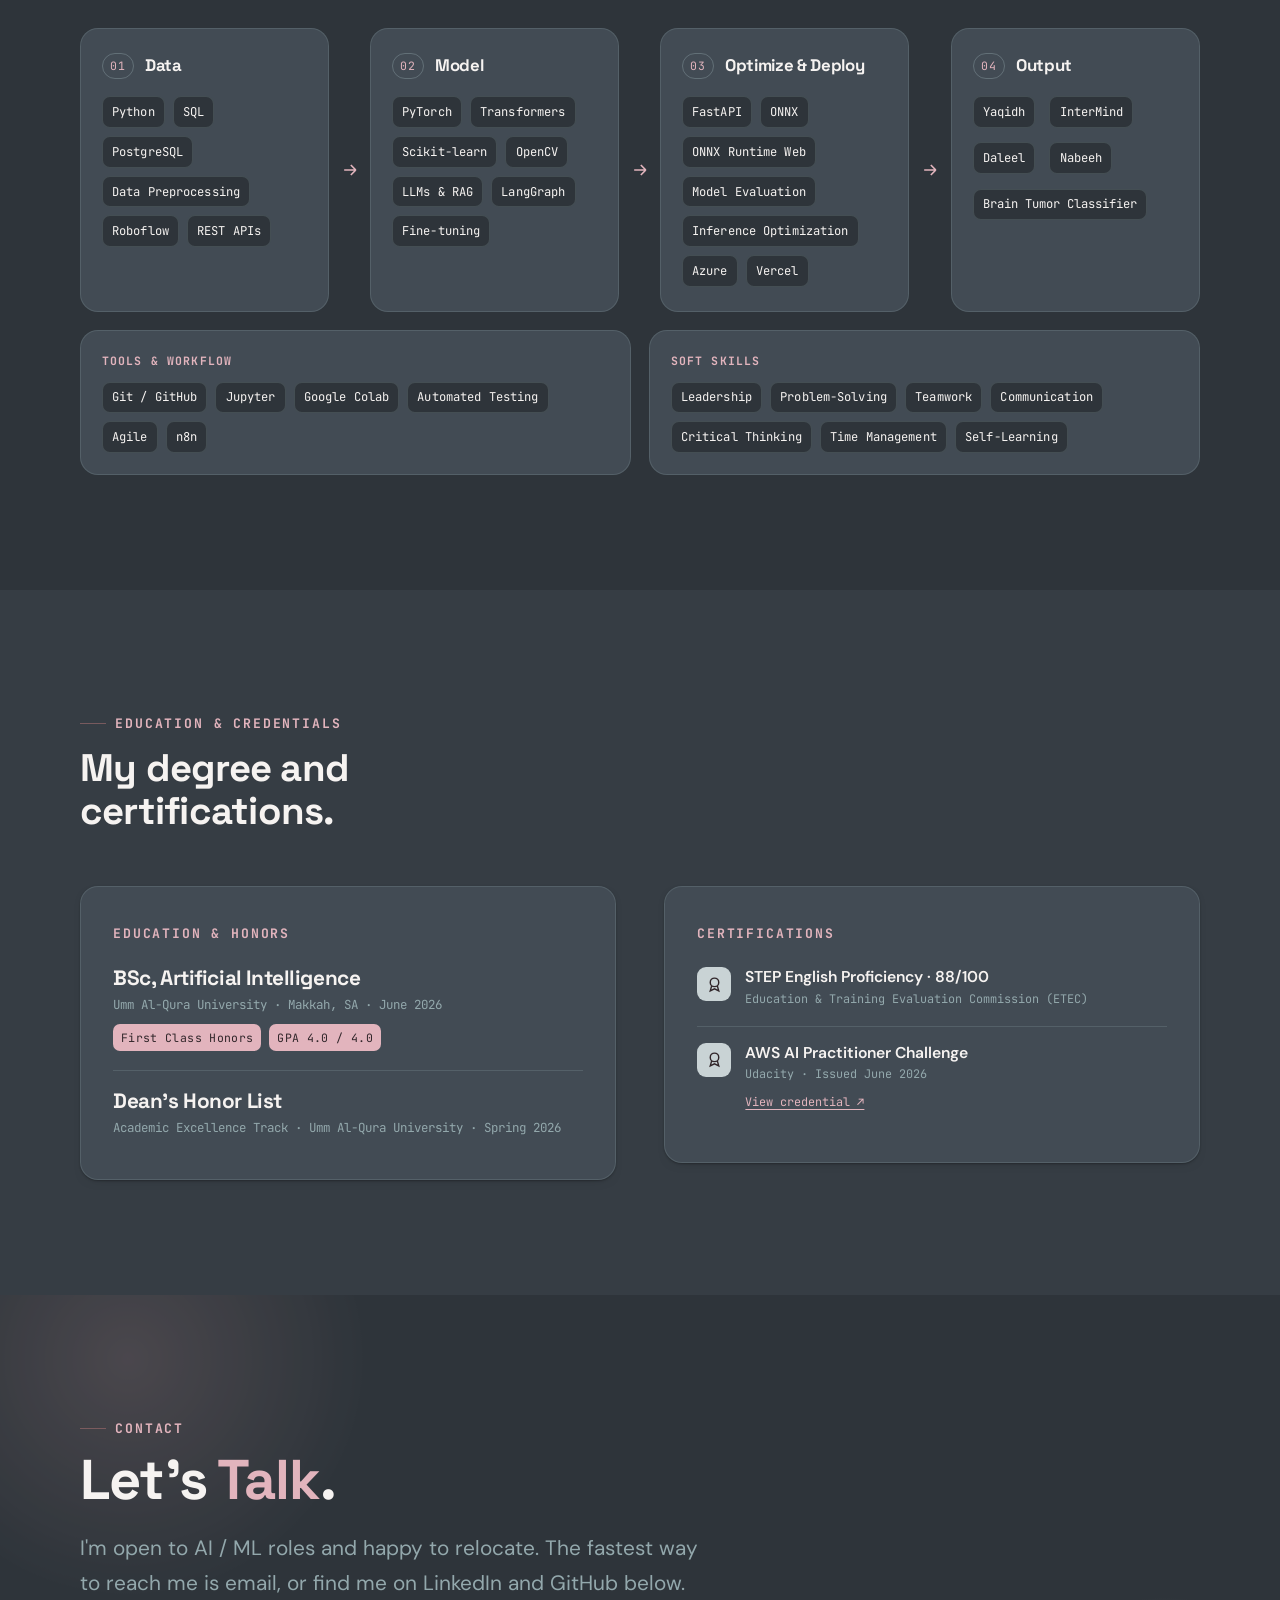
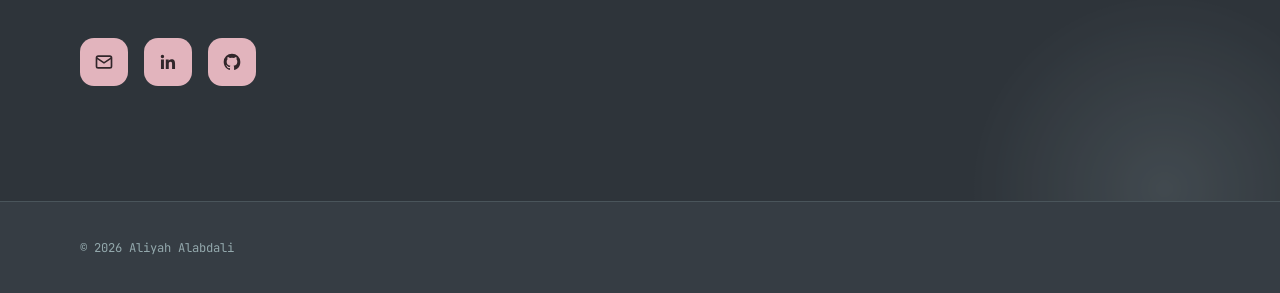
==== commit b359fde8: "feat(portfolio): add Daleel, Arabic version, and sync projects - Add the Daleel RAG assistant with a" ====
--- a/index.html
+++ b/index.html
@@ -2,6 +2,9 @@
 <html lang="en">
 <head>
 <meta charset="UTF-8">
+<!-- Language: set direction before first paint and hold the page hidden until
+     i18n.js has swapped the text in, so Arabic visitors never see English flash. -->
+<script>(function(){try{var m=/[?&]lang=(en|ar)/.exec(location.search),l=m?m[1]:localStorage.getItem("lang");if(l==="ar"){var r=document.documentElement;r.lang="ar";r.dir="rtl";r.classList.add("i18n-pending");setTimeout(function(){r.classList.remove("i18n-pending")},3000)}}catch(e){}})();</script>
 <meta name="viewport" content="width=device-width, initial-scale=1">
 <title>Aliyah Alabdali · AI / ML Engineer · Computer Vision & Deep Learning</title>
 <meta name="description" content="Aliyah Alabdali is an Artificial Intelligence graduate (First Class Honors, GPA 4.0) building production-ready AI across Computer Vision, NLP, and Generative AI, from model development to full-stack deployment.">
@@ -30,9 +33,9 @@
 <!-- Fonts -->
 <link rel="preconnect" href="https://fonts.googleapis.com">
 <link rel="preconnect" href="https://fonts.gstatic.com" crossorigin>
-<link href="https://fonts.googleapis.com/css2?family=Anton&family=Space+Grotesk:wght@400;500;600;700;800&family=DM+Sans:wght@400;500;600;700;800&family=JetBrains+Mono:wght@400;500;600;700&display=swap" rel="stylesheet">
-
-<link rel="stylesheet" href="assets/css/styles.css?v=3">
+<link href="https://fonts.googleapis.com/css2?family=Anton&family=Space+Grotesk:wght@400;500;600;700;800&family=DM+Sans:wght@400;500;600;700;800&family=JetBrains+Mono:wght@400;500;600;700&family=IBM+Plex+Sans+Arabic:wght@400;500;600;700&family=Cairo:wght@600;700;800;900&family=Amiri:wght@700&display=swap" rel="stylesheet">
+
+<link rel="stylesheet" href="assets/css/styles.css?v=5">
 
 <!-- Structured data -->
 <script type="application/ld+json">
@@ -90,6 +93,7 @@
     </nav>
 
     <div class="nav__cta">
+      <button type="button" class="lang-toggle" data-lang-toggle lang="ar">العربية</button>
       <a class="btn btn--primary" href="mailto:AliyahAlabdali24@gmail.com">Email me
         <svg viewBox="0 0 24 24" fill="none" stroke="currentColor" stroke-width="2" aria-hidden="true"><rect x="3" y="5" width="18" height="14" rx="2"/><path d="M3 7l9 6 9-6"/></svg>
       </a>
@@ -198,7 +202,7 @@
         <span class="eyebrow">Projects</span>
         <h2 class="section-title" id="work-h">A selection of projects I've built.</h2>
       </div>
-      <p class="mono muted" style="font-size:.8rem">04 case studies</p>
+      <p class="mono muted" style="font-size:.8rem">05 case studies</p>
     </div>
 
     <div class="pstack">
@@ -215,10 +219,11 @@
                    time: display:none takes the other out of the accessibility tree as
                    well as the layout, so nothing is read twice. -->
               <p class="pcard__desc pcard__desc--long">A real-time system that watches live CCTV, detects child falls and violence with
-                custom YOLOv8 models trained on 3,800+ collected and augmented images, and pushes instant, role-based
-                alerts to parents, teachers, and managers, backed by a full FastAPI + React stack with live dashboards.</p>
-              <p class="pcard__desc pcard__desc--short">Real-time child-safety monitoring that detects falls and violence with custom
-                YOLOv8 models and sends instant role-based alerts through a FastAPI + React platform.</p>
+                two custom YOLOv8s models (ONNX-optimized, trained on 3,800+ collected and augmented images), and pushes
+                zone-scoped WebSocket, SMS, and email alerts to parents, teachers, and managers, with video-backed incident
+                records and live dashboards on a FastAPI + React stack.</p>
+              <p class="pcard__desc pcard__desc--short">Real-time child-safety monitoring that detects falls and violence with two custom
+                YOLOv8s models and sends live, role-based alerts through a FastAPI + React platform.</p>
             </div>
           </div>
 
@@ -265,9 +270,10 @@
               <!-- Two lengths of the same blurb. Only one is ever in the document at a
                    time: display:none takes the other out of the accessibility tree as
                    well as the layout, so nothing is read twice. -->
-              <p class="pcard__desc pcard__desc--long">An autonomous AI interviewer that turns a job description into an adaptive
-                interview, asks targeted follow-ups as the conversation unfolds, and produces an evidence-based
-                report where every assessment points back to something the candidate actually said.</p>
+              <p class="pcard__desc pcard__desc--long">An autonomous AI interviewer that turns a job description into a role-specific
+                interview, decides after every answer whether to follow up or move on, and produces an evidence-based
+                report where every assessment traces back to something the candidate actually said. Live on Vercel
+                with PostgreSQL on Neon, with voice through Azure AI Speech.</p>
               <p class="pcard__desc pcard__desc--short">An autonomous AI interviewer that turns a job description into an adaptive
                 interview, asks targeted follow-ups, and produces an evidence-based report.</p>
             </div>
@@ -276,7 +282,7 @@
           <div class="pcard__facts">
             <div class="pcard__stats">
               <div class="pstat"><div class="n"><span data-count="0.885" data-dec="3">0.885</span></div><div class="l">Follow-up F1</div></div>
-              <div class="pstat"><div class="n"><span data-count="90.2" data-dec="1">90.2</span><small>%</small></div><div class="l">Evidence-backed Claims</div></div>
+              <div class="pstat"><div class="n"><span data-count="239" data-dec="0">239</span><small>/239</small></div><div class="l">Evidence Traced</div></div>
               <div class="pstat"><div class="n"><span data-count="3.83" data-dec="2">3.83</span><small>s</small></div><div class="l">P95 Backend Latency</div></div>
             </div>
             <div class="pcard__aside">
@@ -304,34 +310,84 @@
         </article>
       </div>
 
-      <!-- Project 03 : SMS Scam Detection -->
+      <!-- Project 03 : Daleel -->
       <div class="pstack__item">
         <article class="pstack__card">
           <div class="pcard__head">
             <span class="pcard__n" aria-hidden="true">03</span>
             <div class="pcard__meta">
-              <span class="pcard__cat">Advanced Deep Learning &middot; NLP</span>
-              <h3 class="pcard__title">SMS Scam &amp; Spam Detection</h3>
+              <span class="pcard__cat">Generative AI &middot; RAG</span>
+              <h3 class="pcard__title">Daleel: RAG Document Assistant</h3>
               <!-- Two lengths of the same blurb. Only one is ever in the document at a
                    time: display:none takes the other out of the accessibility tree as
                    well as the layout, so nothing is read twice. -->
-              <p class="pcard__desc pcard__desc--long">A Transformer-based classifier, implemented from the ground up in PyTorch, that
-                flags scam and spam SMS on a heavily imbalanced dataset, and correctly labels brand-new, hand-written
-                messages it has never seen before.</p>
-              <p class="pcard__desc pcard__desc--short">A Transformer encoder built from scratch in PyTorch that flags scam and spam SMS on a
-                heavily imbalanced dataset, and holds up on messages it has never seen.</p>
+              <p class="pcard__desc pcard__desc--long">A retrieval-augmented assistant that answers questions from your own documents
+                and names the file behind every answer. Two n8n workflows index PDFs, text, and Markdown into Supabase
+                pgvector and run a chat agent over them; a changed file replaces its old version in a single transaction,
+                and instructions hidden inside documents are ignored.</p>
+              <p class="pcard__desc pcard__desc--short">A RAG assistant that answers from your documents and cites its sources, built on
+                n8n workflows, Supabase pgvector, and OpenAI embeddings.</p>
             </div>
           </div>
 
           <div class="pcard__facts">
             <div class="pcard__stats">
-              <div class="pstat"><div class="n"><span data-count="98" data-dec="0">98</span><small>%</small></div><div class="l">accuracy</div></div>
-              <div class="pstat"><div class="n"><span data-count="0.95" data-dec="2">0.95</span></div><div class="l">macro F1</div></div>
-              <div class="pstat"><div class="n">Custom</div><div class="l">PyTorch encoder</div></div>
+              <div class="pstat"><div class="n"><span data-count="8" data-dec="0">8</span><small>/9</small></div><div class="l">demo checks passed</div></div>
+              <div class="pstat"><div class="n"><span data-count="16" data-dec="0">16</span></div><div class="l">offline tests</div></div>
             </div>
             <div class="pcard__aside">
               <div class="pcard__tags chips">
-                <span class="chip">Transformers</span><span class="chip">PyTorch</span><span class="chip">Scikit-learn</span><span class="chip">NLP</span>
+                <span class="chip">n8n</span><span class="chip">Supabase pgvector</span><span class="chip">OpenAI</span><span class="chip">PostgreSQL</span><span class="chip">RAG</span>
+              </div>
+              <!-- Both ways into the project sit together: the write-up and the
+                   thing itself, so neither has to be hunted for in another corner. -->
+              <div class="pcard__links">
+                <a class="link-arrow solid" href="projects/daleel.html">Read case study
+                  <svg viewBox="0 0 24 24" fill="none" stroke="currentColor" stroke-width="2" aria-hidden="true"><path d="M5 12h14m0 0l-6-6m6 6l-6 6"/></svg></a>
+                <a class="btn-live" href="https://github.com/AliyahAlabdali/Daleel" target="_blank" rel="noopener" data-magnet>View Repo
+                  <svg viewBox="0 0 24 24" fill="none" stroke="currentColor" stroke-width="2" aria-hidden="true"><path d="M7 17L17 7m0 0H8m9 0v9"/></svg></a>
+              </div>
+            </div>
+          </div>
+
+          <div class="pcard__media">
+            <figure class="pcard__shot">
+              <video data-autoplay autoplay muted loop playsinline preload="metadata" poster="assets/media/daleel-poster.jpg" aria-label="Daleel indexing a document, answering questions with cited source files, and replacing an updated document">
+                <source src="assets/media/daleel-preview.mp4" type="video/mp4">
+              </video>
+            </figure>
+          </div>
+        </article>
+      </div>
+
+      <!-- Project 04 : Nabeeh (SMS Scam Detection) -->
+      <div class="pstack__item">
+        <article class="pstack__card">
+          <div class="pcard__head">
+            <span class="pcard__n" aria-hidden="true">04</span>
+            <div class="pcard__meta">
+              <span class="pcard__cat">Advanced Deep Learning &middot; NLP</span>
+              <h3 class="pcard__title">Nabeeh: SMS Scam Detection</h3>
+              <!-- Two lengths of the same blurb. Only one is ever in the document at a
+                   time: display:none takes the other out of the accessibility tree as
+                   well as the layout, so nothing is read twice. -->
+              <p class="pcard__desc pcard__desc--long">An English SMS scam detector built on a Transformer encoder written from scratch
+                in PyTorch, with custom multi-head attention, pre-LayerNorm, and masked pooling. Class-weighted training
+                handles a heavily imbalanced corpus, and the live demo shows which words pushed each message toward scam.</p>
+              <p class="pcard__desc pcard__desc--short">A from-scratch PyTorch Transformer that flags scam SMS on a heavily imbalanced
+                dataset, with a live demo that shows each word's influence.</p>
+            </div>
+          </div>
+
+          <div class="pcard__facts">
+            <div class="pcard__stats">
+              <div class="pstat"><div class="n"><span data-count="98.07" data-dec="2">98.07</span><small>%</small></div><div class="l">test accuracy</div></div>
+              <div class="pstat"><div class="n"><span data-count="0.954" data-dec="3">0.954</span></div><div class="l">macro F1</div></div>
+              <div class="pstat"><div class="n">Custom</div><div class="l">PyTorch encoder</div></div>
+            </div>
+            <div class="pcard__aside">
+              <div class="pcard__tags chips">
+                <span class="chip">Transformers</span><span class="chip">PyTorch</span><span class="chip">Scikit-learn</span><span class="chip">Gradio</span><span class="chip">Hugging Face</span>
               </div>
               <!-- Both ways into the project sit together: the write-up and the
                    thing itself, so neither has to be hunted for in another corner. -->
@@ -346,7 +402,7 @@
 
           <div class="pcard__media">
             <figure class="pcard__shot">
-              <video data-autoplay autoplay muted loop playsinline preload="metadata" poster="assets/media/scam-detector-demo.jpg" aria-label="The SMS scam detector classifying messages in real time">
+              <video data-autoplay autoplay muted loop playsinline preload="metadata" poster="assets/media/scam-detector-demo.jpg" aria-label="Nabeeh classifying SMS messages in real time">
                 <source src="assets/media/scam-detector-demo.mp4" type="video/mp4">
               </video>
             </figure>
@@ -354,11 +410,11 @@
         </article>
       </div>
 
-      <!-- Project 04 : Brain Tumor MRI Classifier -->
+      <!-- Project 05 : Brain Tumor MRI Classifier -->
       <div class="pstack__item">
         <article class="pstack__card">
           <div class="pcard__head">
-            <span class="pcard__n" aria-hidden="true">04</span>
+            <span class="pcard__n" aria-hidden="true">05</span>
             <div class="pcard__meta">
               <span class="pcard__cat">AI System Design &middot; Privacy-first</span>
               <h3 class="pcard__title">Brain Tumor MRI Classifier</h3>
@@ -486,7 +542,8 @@
         <div class="chips">
           <a class="pipe-app" href="projects/yaqidh.html">Yaqidh</a>
           <a class="pipe-app" href="projects/intermind.html">InterMind</a>
-          <a class="pipe-app" href="projects/sms-scam-detection.html">SMS Scam Detector</a>
+          <a class="pipe-app" href="projects/daleel.html">Daleel</a>
+          <a class="pipe-app" href="projects/sms-scam-detection.html">Nabeeh</a>
           <a class="pipe-app" href="projects/brain-tumor.html">Brain Tumor Classifier</a>
         </div>
       </div>
@@ -626,6 +683,8 @@
   </div>
 </div>
 
-<script src="assets/js/main.js" defer></script>
+<script src="assets/js/i18n-ar.js?v=3" defer></script>
+<script src="assets/js/i18n.js?v=1" defer></script>
+<script src="assets/js/main.js?v=5" defer></script>
 </body>
 </html>
--- a/assets/css/styles.css
+++ b/assets/css/styles.css
@@ -37,10 +37,15 @@
   --grad-primary:linear-gradient(135deg,var(--mauve) 0%,var(--mauve-deep) 100%);
 
   /* Type */
-  --f-hero:"Anton","Archivo Black",var(--f-display);
-  --f-display:"Space Grotesk",ui-sans-serif,system-ui,-apple-system,"Segoe UI",sans-serif;
-  --f-body:"DM Sans",ui-sans-serif,system-ui,-apple-system,"Segoe UI",sans-serif;
-  --f-mono:"JetBrains Mono",ui-monospace,"SFMono-Regular",Menlo,Consolas,monospace;
+  /* Each stack names an Arabic face right after its Latin one. Browsers pick a
+     font per character, so in the Arabic version tool names such as PyTorch keep
+     the Latin face and only the Arabic letters fall through to Cairo / IBM Plex
+     Sans Arabic. Google Fonts serves those files per Unicode range, so English
+     pages never download them. */
+  --f-hero:"Anton","Cairo","Archivo Black",var(--f-display);
+  --f-display:"Space Grotesk","Cairo",ui-sans-serif,system-ui,-apple-system,"Segoe UI",sans-serif;
+  --f-body:"DM Sans","IBM Plex Sans Arabic",ui-sans-serif,system-ui,-apple-system,"Segoe UI",sans-serif;
+  --f-mono:"JetBrains Mono","IBM Plex Sans Arabic",ui-monospace,"SFMono-Regular",Menlo,Consolas,monospace;
 
   /* Scale (tightened) */
   --step--1:clamp(.76rem,.735rem + .12vw,.82rem);
@@ -317,6 +322,7 @@
 .pstack__item:nth-child(2){--pstack-offset:28px}
 .pstack__item:nth-child(3){--pstack-offset:56px}
 .pstack__item:nth-child(4){--pstack-offset:84px}
+.pstack__item:nth-child(5){--pstack-offset:112px}
 
 /* Top row: number, category + name + blurb. The live/repo button used to sit
    here on the right; it now travels with the case-study link in .pcard__links
@@ -673,19 +679,20 @@
   .pstack__item:nth-child(2){--pstack-offset:12px}
   .pstack__item:nth-child(3){--pstack-offset:24px}
   .pstack__item:nth-child(4){--pstack-offset:36px}
+  .pstack__item:nth-child(5){--pstack-offset:48px}
   /* The section intro and the first card used to come over the fold barely 180px
      apart, so the heading was already being crowded by card 01 as it arrived. This
      is scroll distance, not timing: the cards still track the scroll one to one,
      there is simply more of it to cross before the first one is in range. */
   .pstack-head{margin-bottom:clamp(1.5rem,9.4vh,5.5rem)}
-  /* The clips are not one shape - 960x540, 1280x720, 1280x632, 962x508 - so a single
-     band height left object-fit cropping three of the four. Giving each figure its
-     own source ratio leaves nothing to crop and lets the demo size itself from the
-     card's width. */
+  /* The demos are not one shape - 960x540, 1280x720, 1100x542, 1280x632, 962x508 -
+     so a single band height left object-fit cropping most of them. Giving each figure its own source ratio leaves nothing to crop and lets
+     the demo size itself from the card's width. */
   .pstack__item:nth-child(1){--shot-ar:960/540}
   .pstack__item:nth-child(2){--shot-ar:1280/720}
-  .pstack__item:nth-child(3){--shot-ar:1280/632}
-  .pstack__item:nth-child(4){--shot-ar:962/508}
+  .pstack__item:nth-child(3){--shot-ar:1100/542}
+  .pstack__item:nth-child(4){--shot-ar:1280/632}
+  .pstack__item:nth-child(5){--shot-ar:962/508}
   .pstack__card .pcard__media{height:auto}
   .pstack__card .pcard__shot{height:auto;aspect-ratio:var(--shot-ar,16/9)}
 }
@@ -833,3 +840,82 @@
   .pstack__card{top:auto;height:auto;transform:none!important}
   .hero__avatar-inner,.hero__avatar-ping,.bot-eye,.bot-antenna-tip,.pipe-arrow svg,.ai-msg--typing span{animation:none}
 }
+
+/* ----- Language switch + Arabic (right-to-left) ------------------------- */
+/* i18n.js swaps the text in; until then an Arabic visit stays hidden rather
+   than flashing English (the head script drops this after 3s regardless). */
+html.i18n-pending body{visibility:hidden}
+
+.lang-toggle{display:inline-flex;align-items:center;justify-content:center;
+  height:var(--nav-control,2.6rem);padding:0 1rem;border-radius:100px;
+  border:1.5px solid var(--line-strong);color:var(--ink);background:transparent;
+  font-family:var(--f-body);font-weight:600;font-size:.86rem;line-height:1;white-space:nowrap;
+  transition:border-color .25s,color .25s,background .25s}
+.lang-toggle[lang="ar"]{font-size:.95rem}
+.lang-toggle:hover{border-color:var(--pink);color:var(--pink);background:rgba(226,180,189,.08)}
+.lang-toggle:focus-visible{outline:2px solid var(--pink);outline-offset:2px}
+
+/* Arabic is a joined script: tracking pulls the letters apart, and the uppercase
+   transforms have nothing to act on, so both are switched off wholesale. */
+:root[lang="ar"] body *{letter-spacing:0!important}
+:root[lang="ar"] svg text{letter-spacing:0!important;font-family:var(--f-body)}
+/* Arabic has taller ascenders and deeper descenders than the Latin faces these
+   line heights were tuned for. */
+:root[lang="ar"] body{line-height:1.75}
+:root[lang="ar"] h1,:root[lang="ar"] h2,:root[lang="ar"] h3,:root[lang="ar"] h4{line-height:1.45}
+/* The name is set in Amiri, a classical Naskh: it carries the hero the way the
+   condensed Anton does in English, without shouting. Naskh runs smaller on the
+   body and deeper below the line, hence the larger size and looser leading. */
+:root[lang="ar"] .hero__giant{font-family:"Amiri",var(--f-hero);font-weight:700;
+  font-size:clamp(3.4rem,15vw,9.5rem);line-height:1.35;gap:0}
+:root[lang="ar"] .pcard__title,:root[lang="ar"] .section-title,
+:root[lang="ar"] .case-hero__title{line-height:1.4}
+/* The small mono labels read too small once they fall back to an Arabic face. */
+:root[lang="ar"] .eyebrow,:root[lang="ar"] .pcard__cat,:root[lang="ar"] .pstat .l,
+:root[lang="ar"] .metric .lbl,:root[lang="ar"] .fact .t,:root[lang="ar"] .facts h3,
+:root[lang="ar"] .nav__links a,:root[lang="ar"] .btn,:root[lang="ar"] .btn-live,
+:root[lang="ar"] .challenge .tag,:root[lang="ar"] .next-proj .t,:root[lang="ar"] .case-nav a,
+:root[lang="ar"] .skills__extra-col h4,:root[lang="ar"] .diagram figcaption,
+:root[lang="ar"] .ai-chat__head p,:root[lang="ar"] .chip,:root[lang="ar"] .pipe-app,
+:root[lang="ar"] .badge{font-size:max(.8rem,1em)}
+:root[lang="ar"] .nav__links a{font-size:.92rem}
+/* Diagrams keep their left-to-right flow; only their labels are translated. */
+[dir="rtl"] svg{direction:ltr}
+
+/* Mirror what was laid out for left-to-right. */
+[dir="rtl"] .scroll-progress{left:auto;right:0}
+/* Readouts like "~20%" or "2-3x" are left-to-right expressions; in a right-to-left
+   line the bidi algorithm would reorder their parts into "%20~". */
+[dir="rtl"] .pstat .n,[dir="rtl"] .metric .num{direction:ltr;unicode-bidi:isolate;text-align:right}
+/* Parked off the left edge, the skip link becomes scrollable overflow in a
+   right-to-left page (that side is where it scrolls to), so it hides above. */
+[dir="rtl"] .skip-link{left:auto;right:0;transform:translateY(-120%)}
+[dir="rtl"] .skip-link:focus{transform:none}
+[dir="rtl"] .nav__links a::after{transform-origin:right}
+[dir="rtl"] .skill-card__idx{margin-left:0;margin-right:auto}
+[dir="rtl"] .timeline{margin-left:0;margin-right:.5rem;padding-left:0;padding-right:2.2rem;
+  border-left:0;border-right:1.5px solid var(--line-strong)}
+[dir="rtl"] .tl-item::before{left:auto;right:calc(-2.2rem - .75px);transform:translateX(50%)}
+[dir="rtl"] .tl-item li{padding-left:0;padding-right:1.3rem}
+[dir="rtl"] .tl-item li::before{left:auto;right:0}
+[dir="rtl"] .clink:hover{padding-left:0;padding-right:.6rem}
+[dir="rtl"] .clinks .clink:hover{padding-right:0}
+[dir="rtl"] .clink .go{margin-left:0;margin-right:auto}
+[dir="rtl"] .ai-chat__close{margin-left:0;margin-right:auto}
+[dir="rtl"] .ai-msg--bot{border-bottom-left-radius:14px;border-bottom-right-radius:4px}
+[dir="rtl"] .ai-msg--user{border-bottom-right-radius:14px;border-bottom-left-radius:4px}
+/* Arrows point the way the page reads. The flip sits on the path, so it never
+   fights the hover nudges and animations that transform the svg itself. */
+[dir="rtl"] path[d^="M5 12h14"],[dir="rtl"] path[d^="M7 17L17 7"],
+[dir="rtl"] path[d^="M22 2L11 13"]{transform:scaleX(-1);transform-box:fill-box;transform-origin:center}
+[dir="rtl"] .btn-live:hover svg{transform:translate(-2px,-2px)}
+@media (max-width:820px){
+  [dir="rtl"] .pipe-arrow svg{rotate:-90deg}
+}
+@media (max-width:760px){
+  /* The open menu is a fixed full-screen layer; lift the bar's controls above it
+     so the close button and the language switch stay reachable. */
+  .nav__cta,.brand{position:relative;z-index:95}
+  [dir="rtl"] .nav__menu{transform:translateX(-100%)}
+  [dir="rtl"] .nav.is-open .nav__menu{transform:none}
+}
